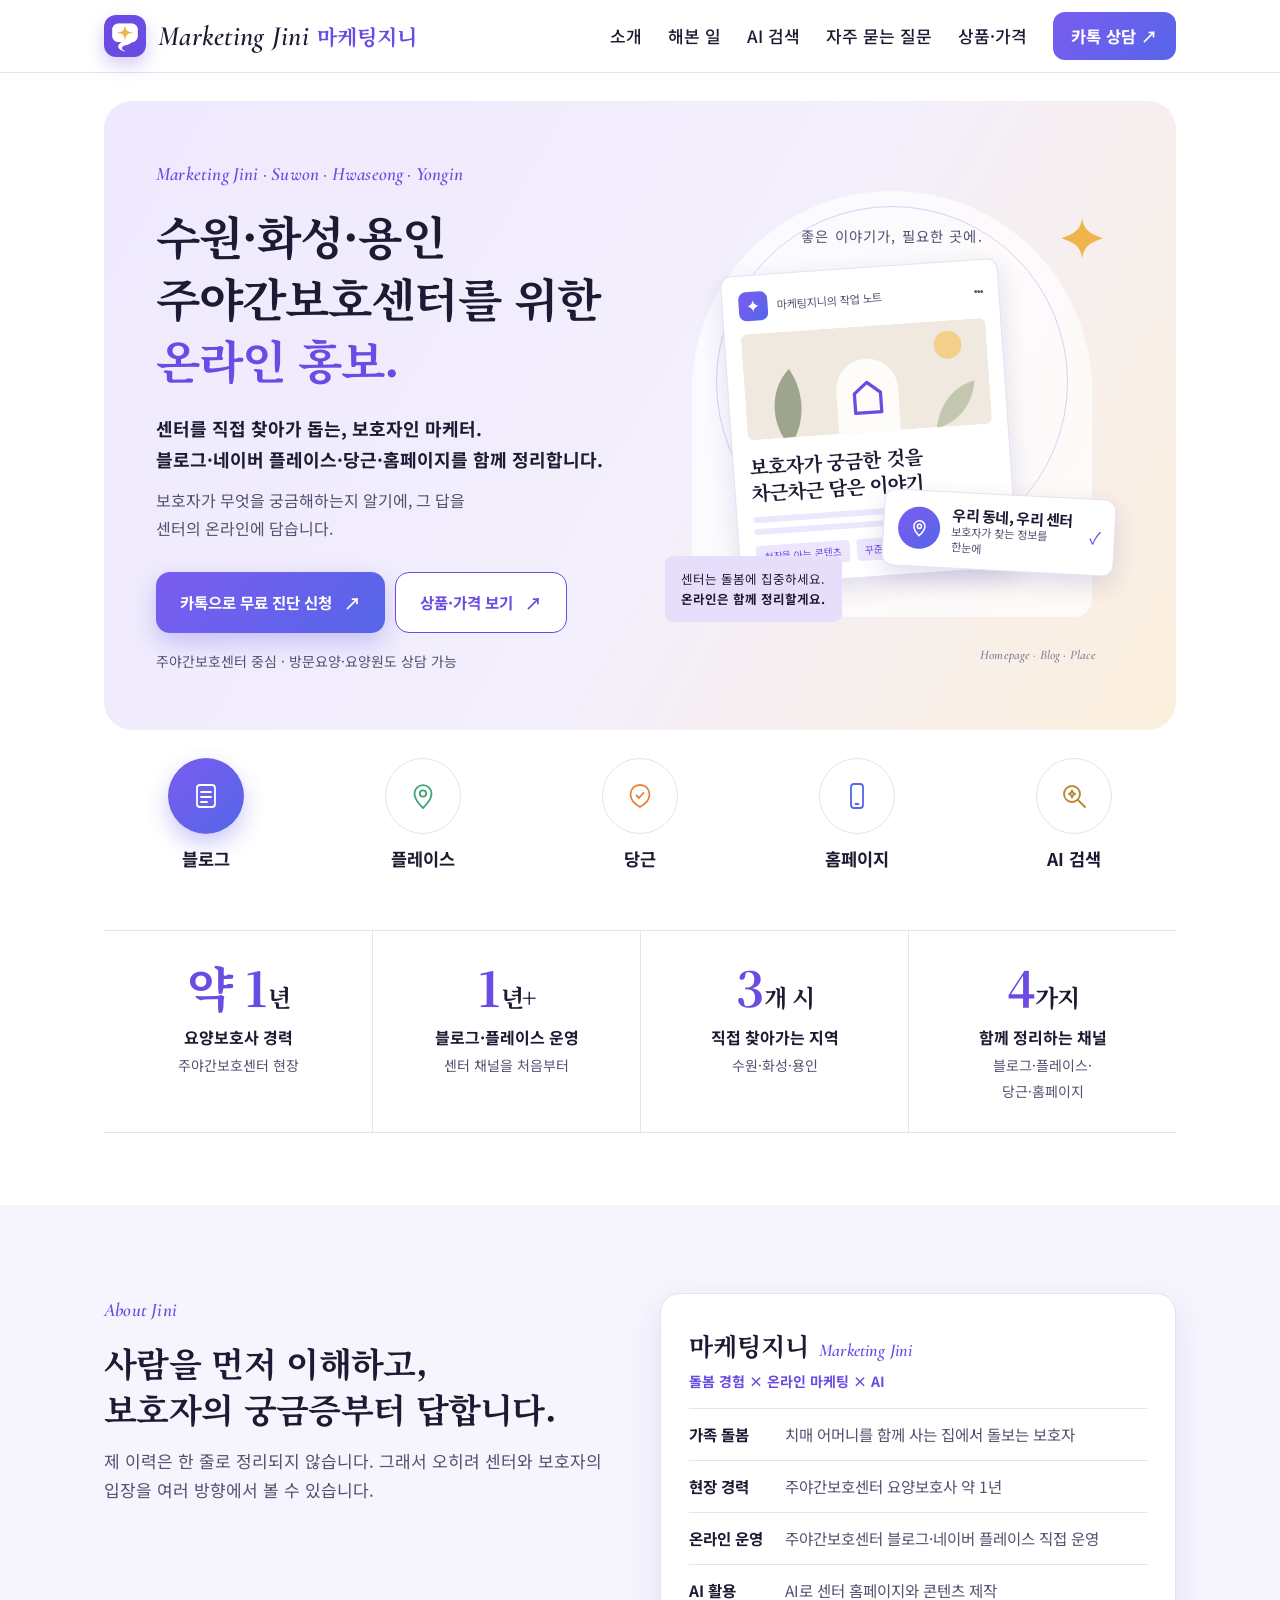
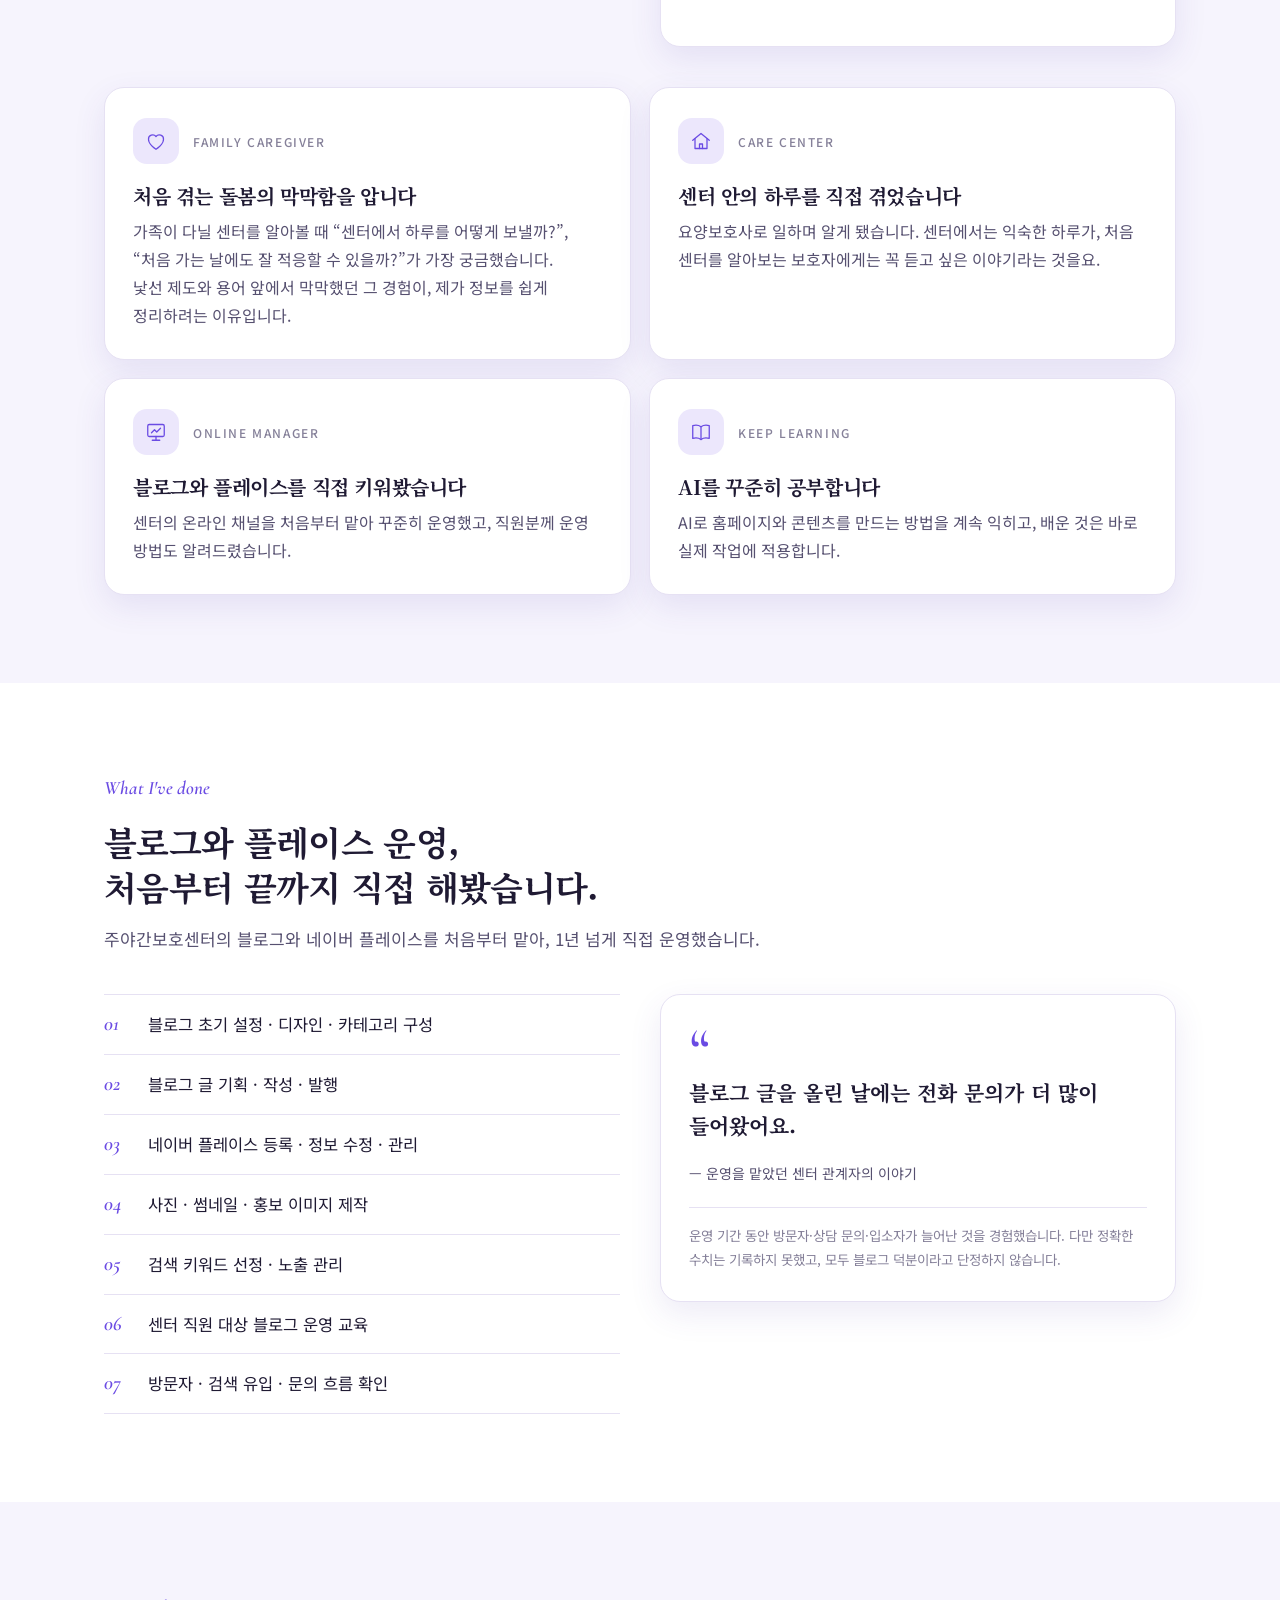
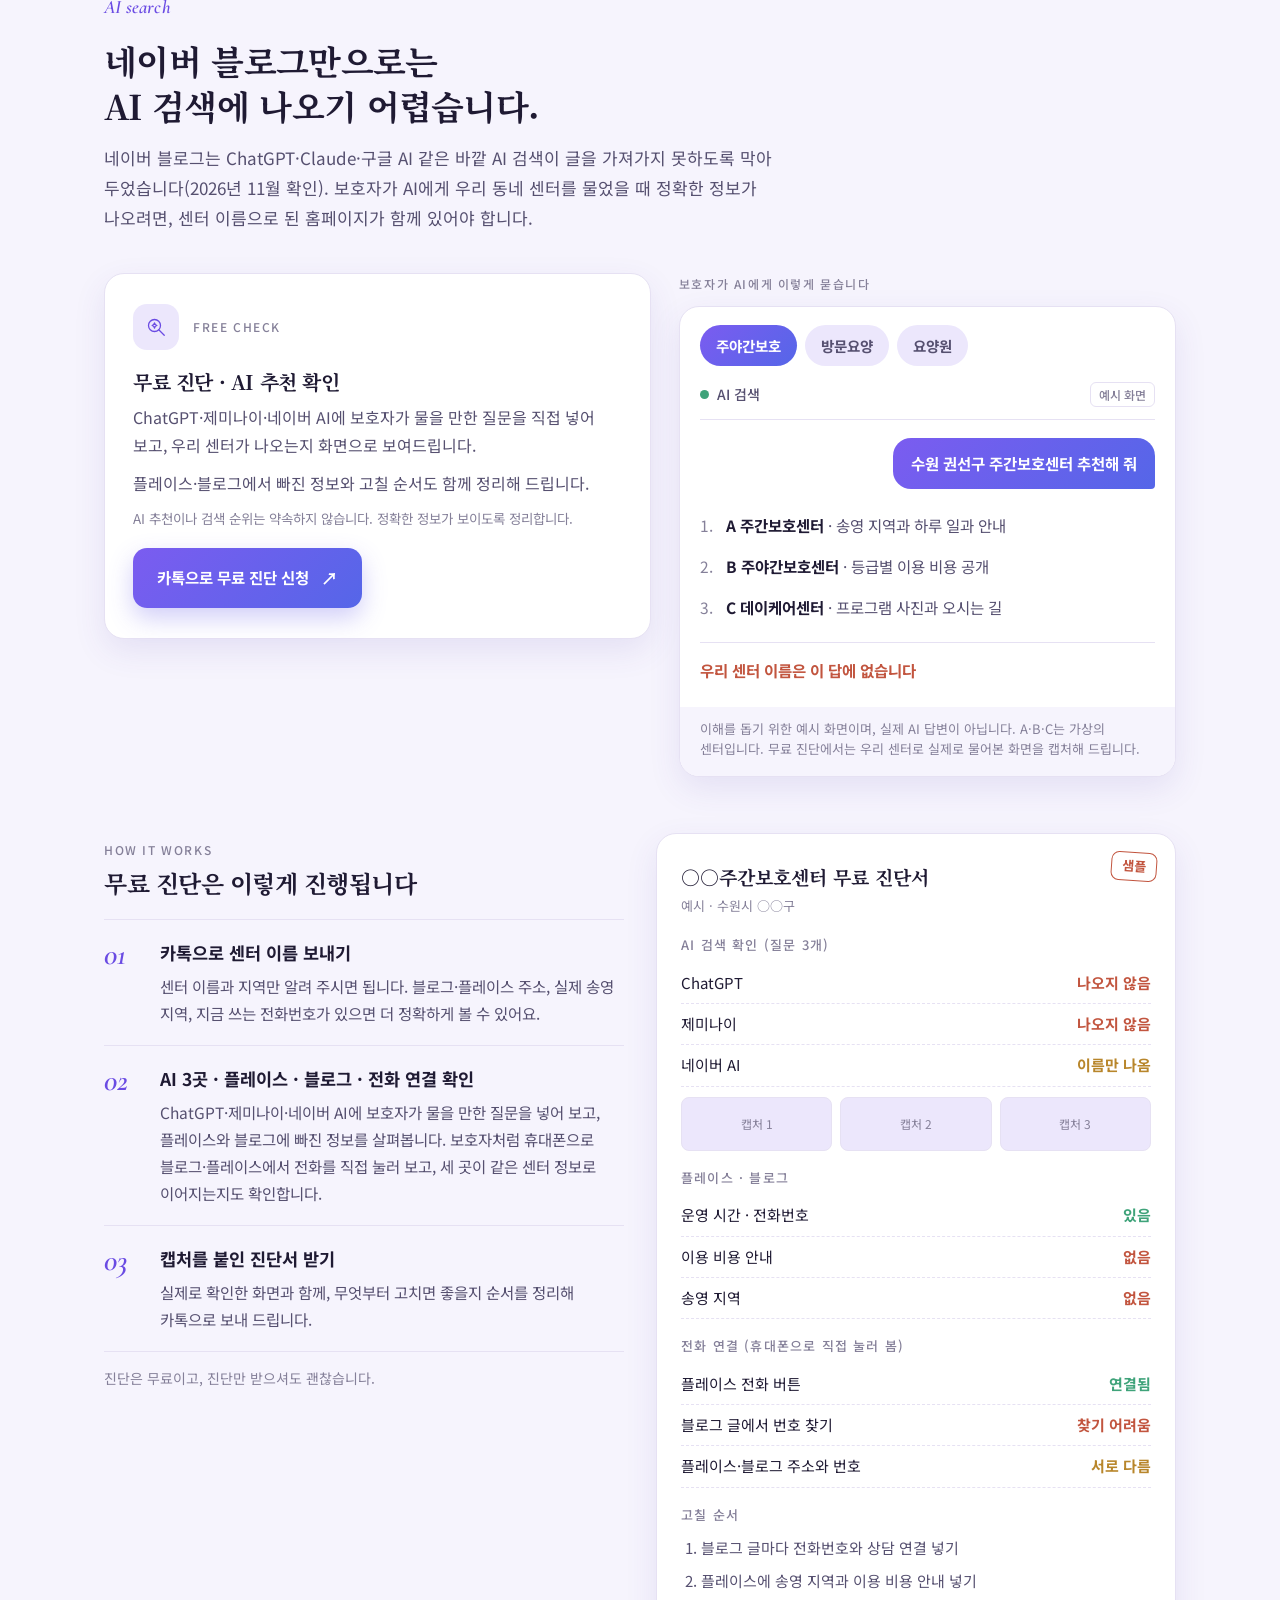
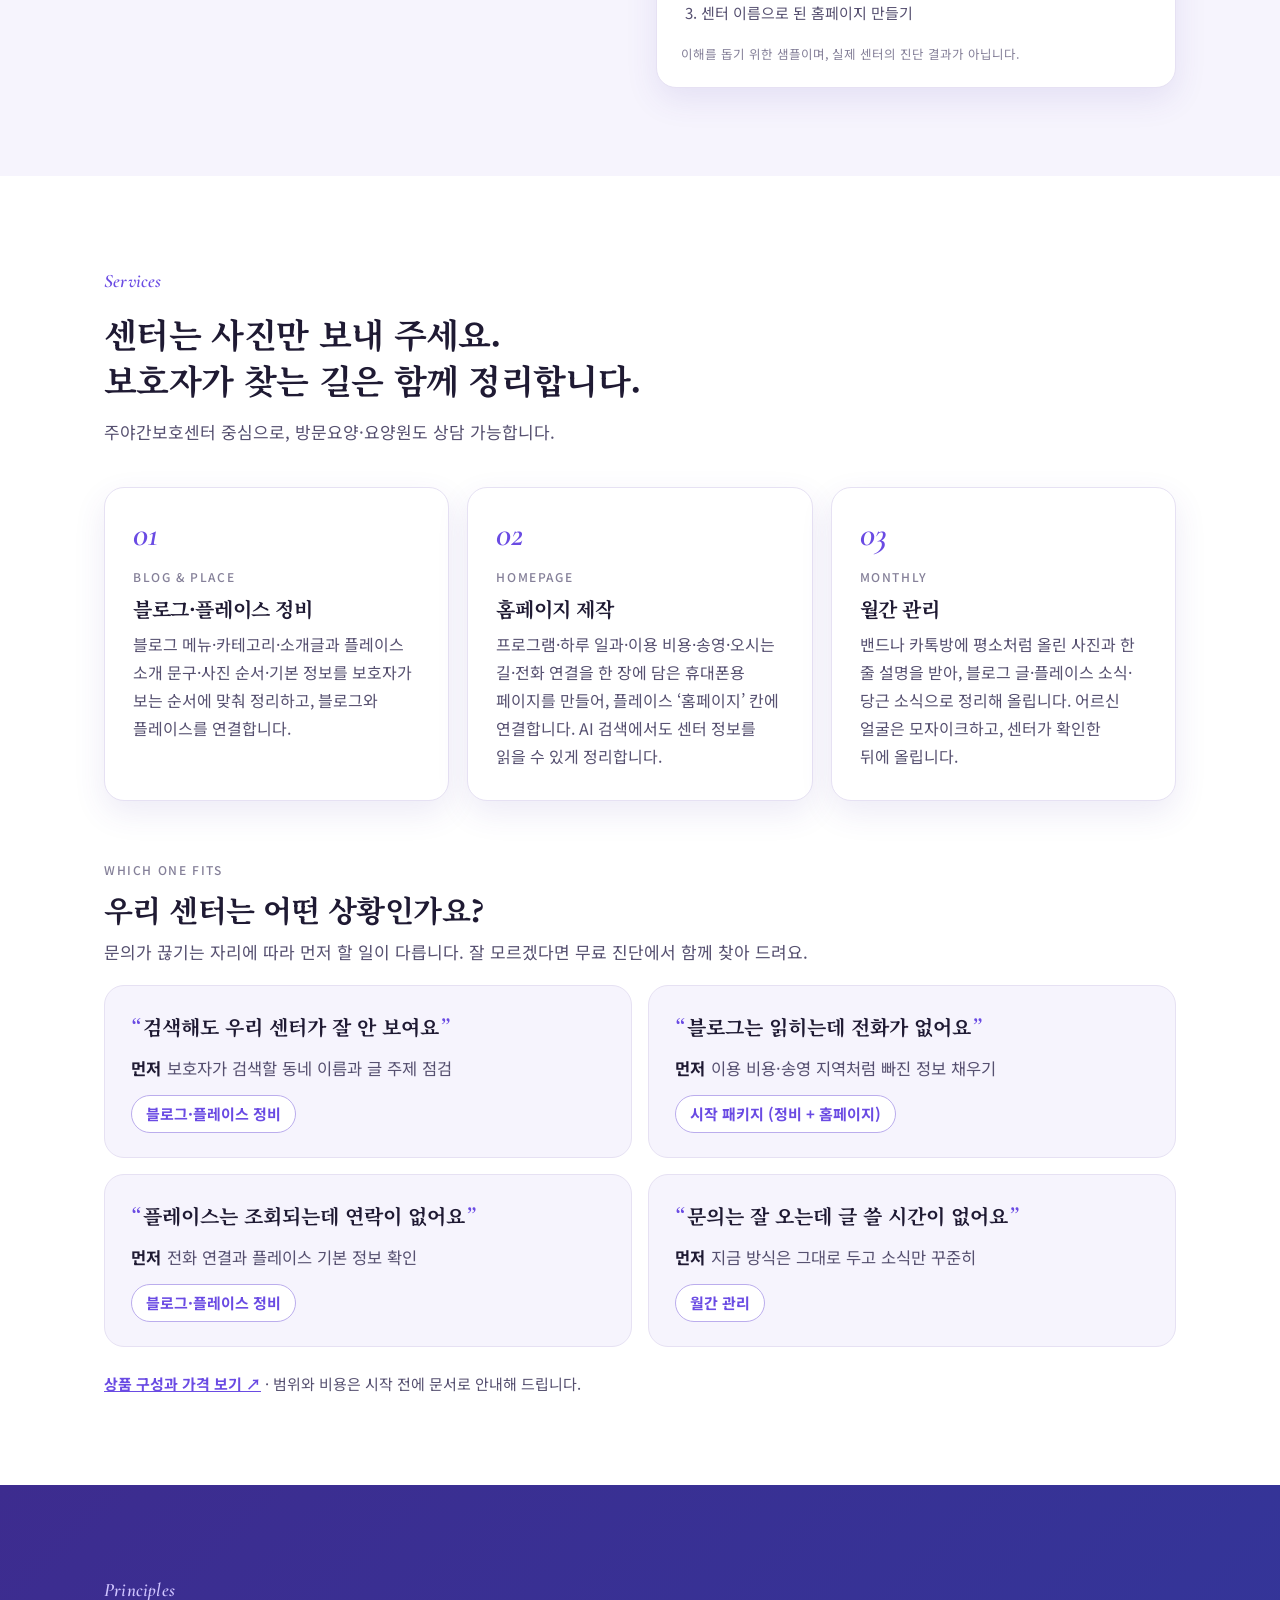
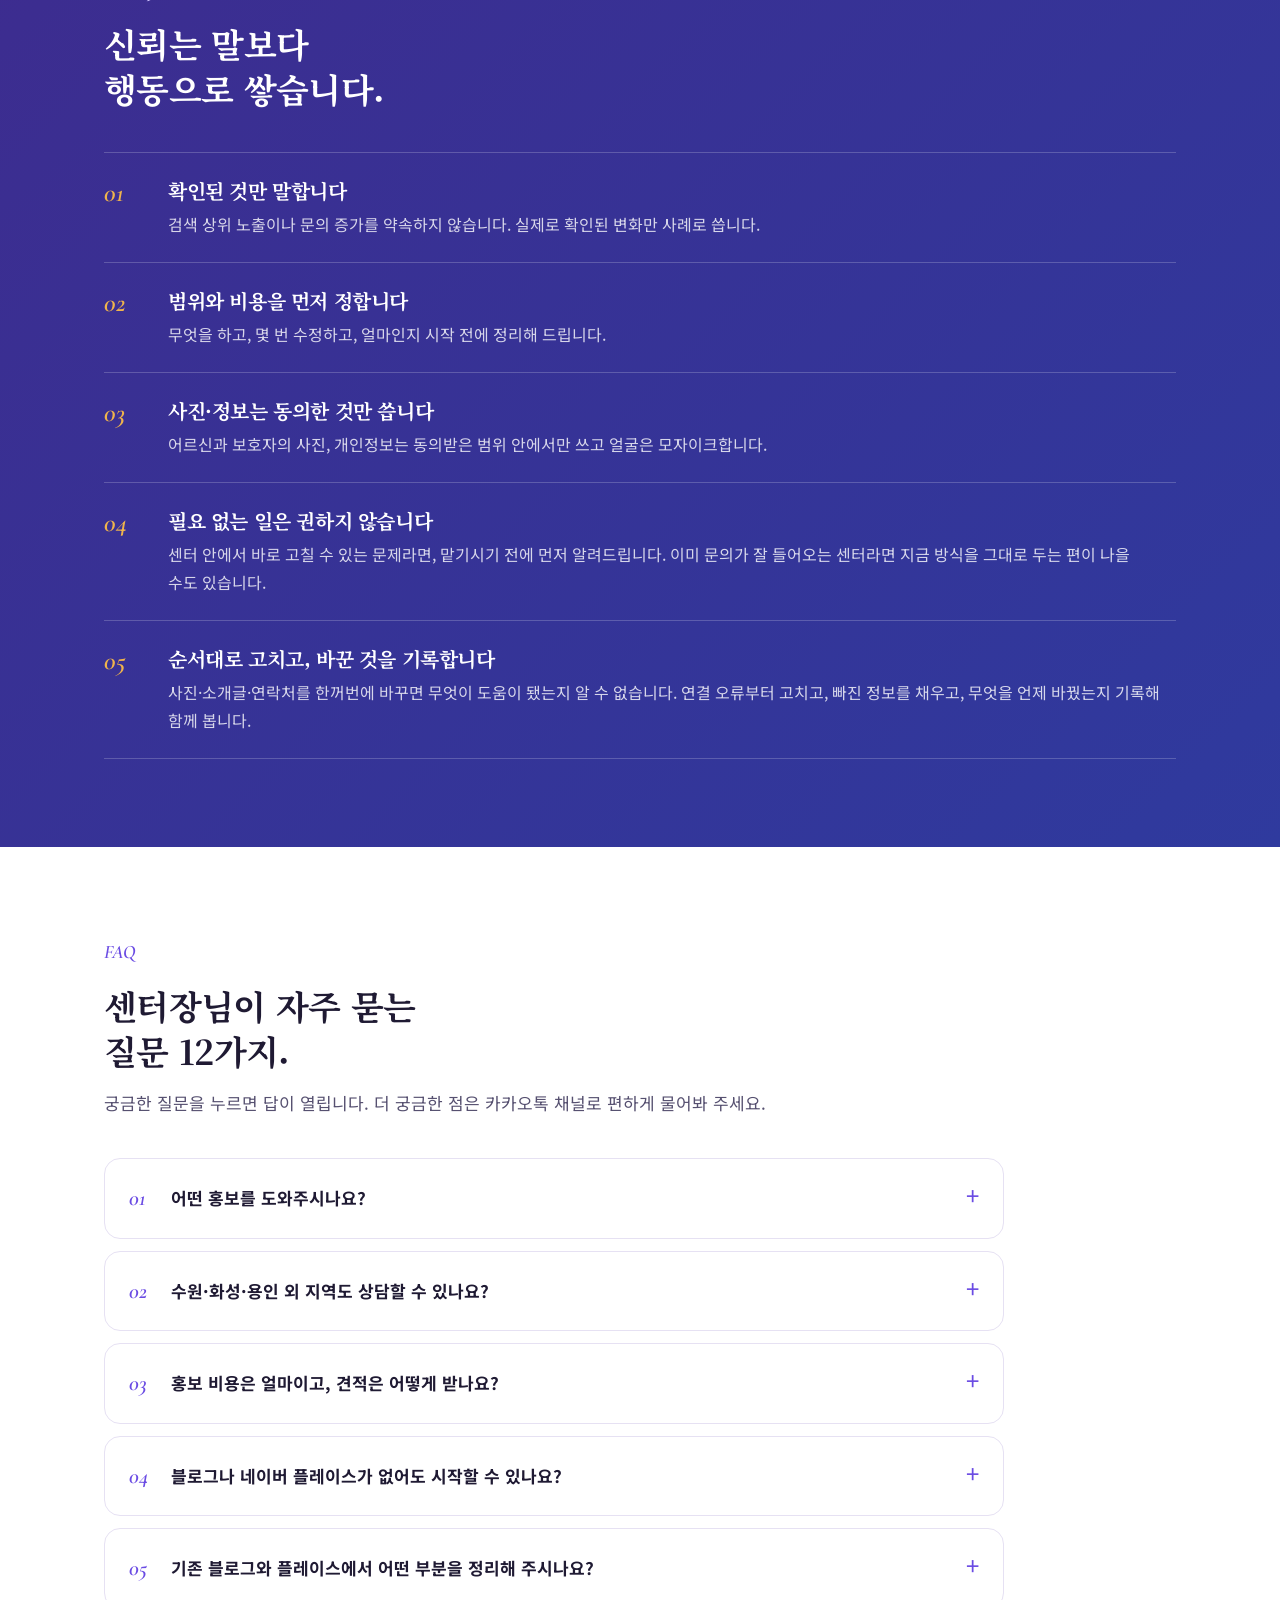
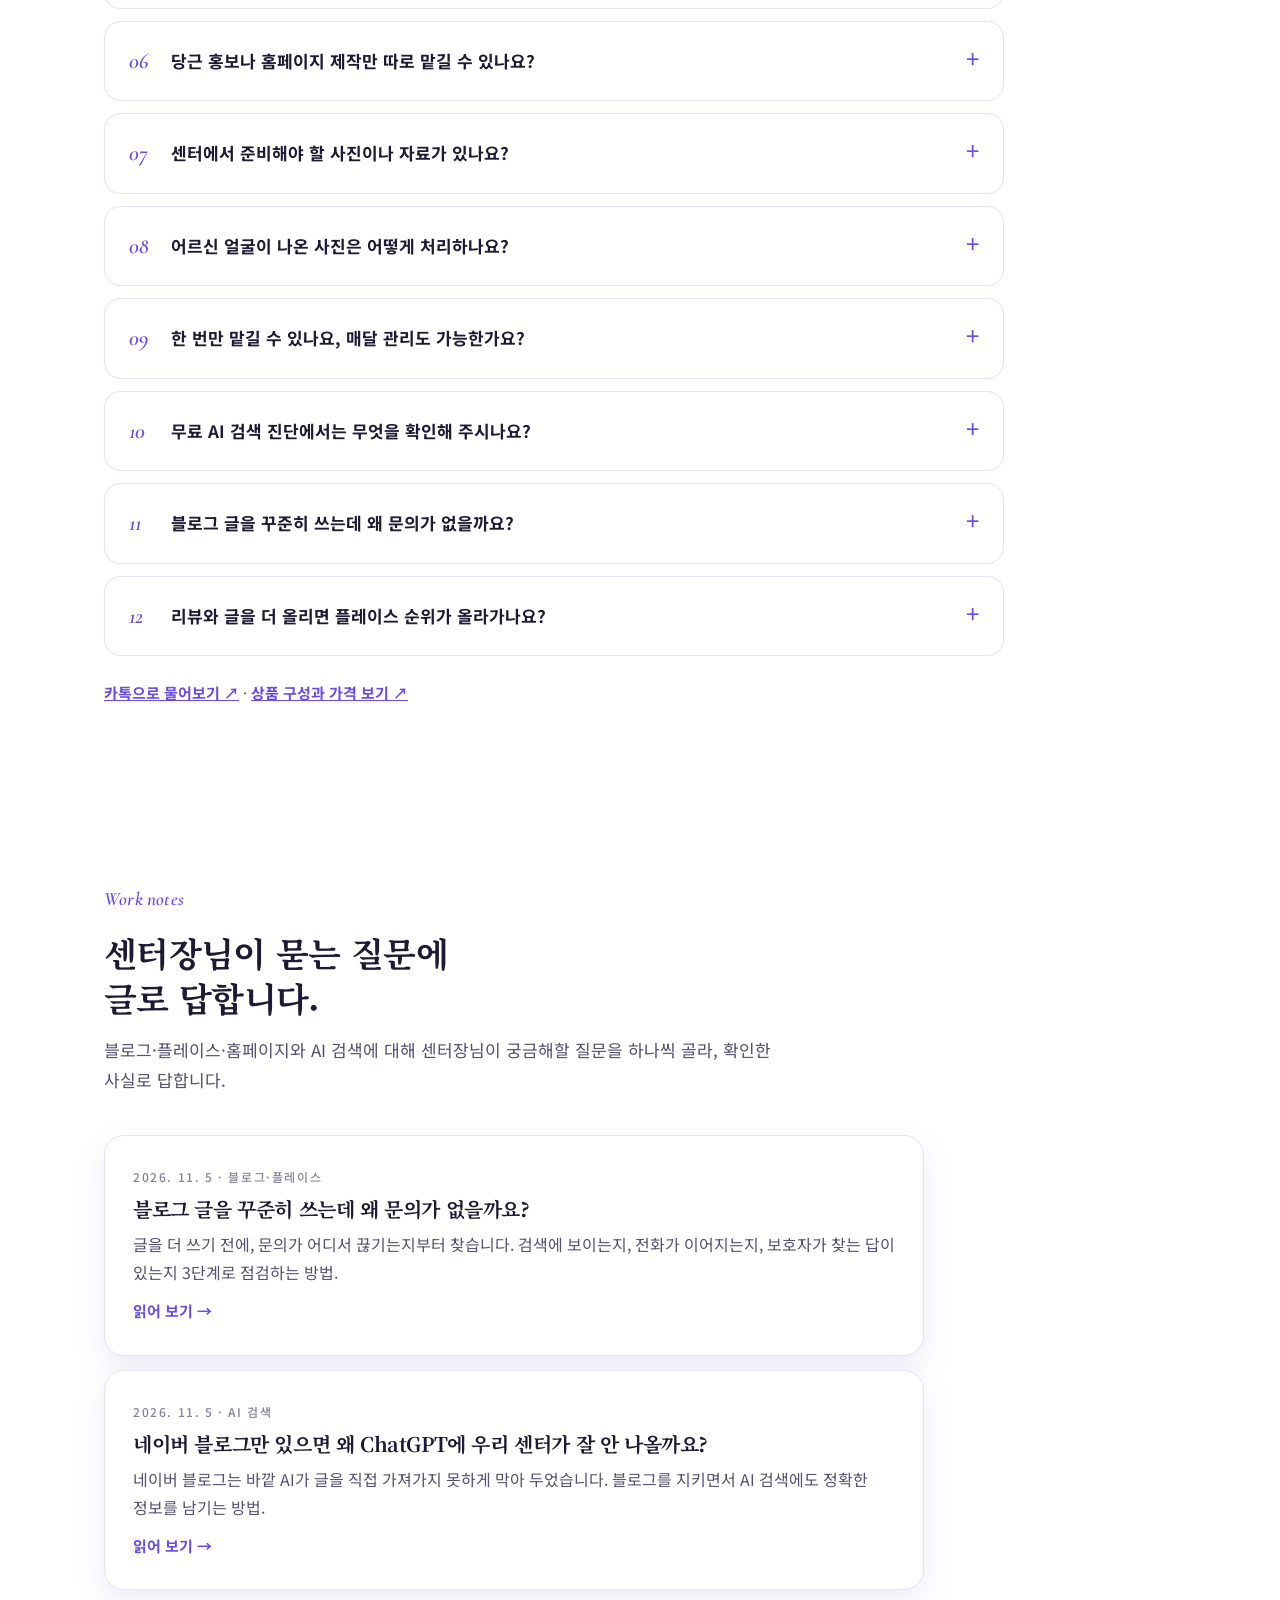
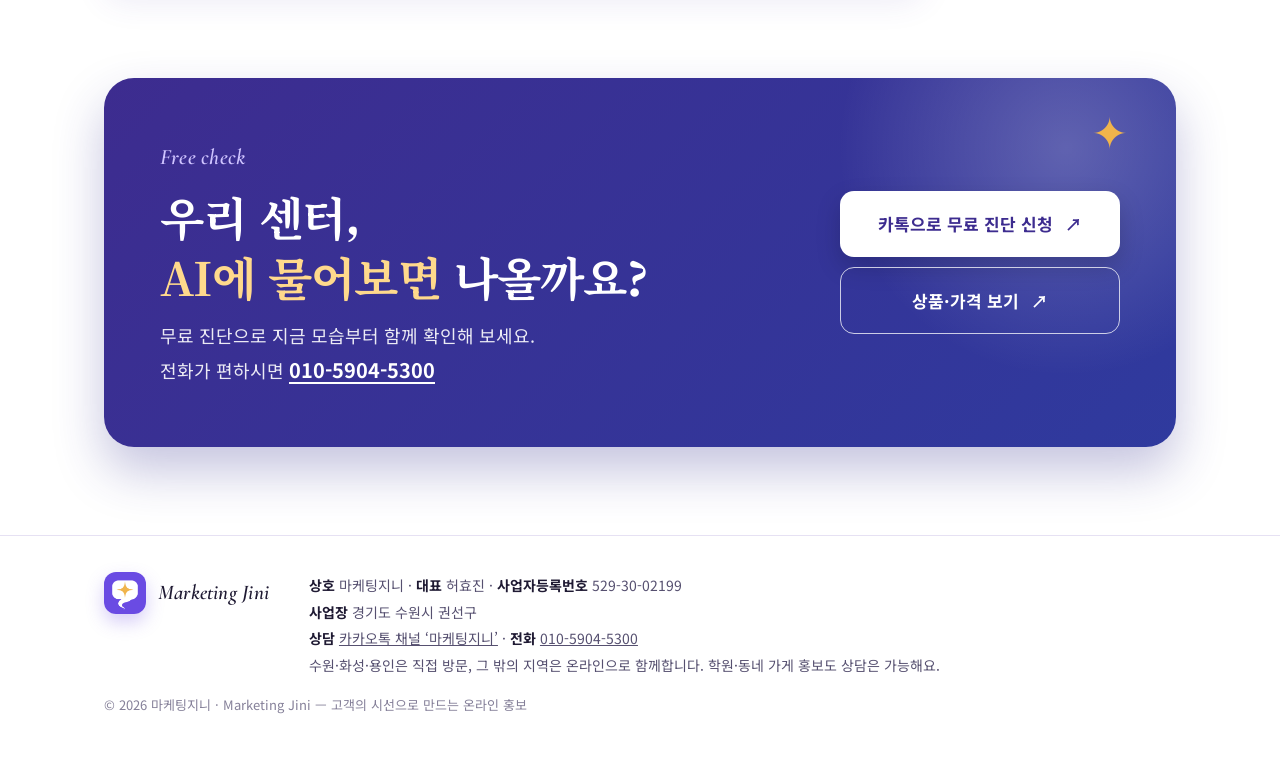
==== index.html @ f7be3965 "로고변경" ====
<!doctype html>
<html lang="ko">
<head>
<meta charset="utf-8">
<meta name="viewport" content="width=device-width, initial-scale=1">
<meta name="naver-site-verification" content="73868c804fcdf91fb405c1a7455d5bcc48c53791" />
<meta name="google-site-verification" content="00Py2_diQ3D0fyPrXj_EHq2_VZ4O64kLWEpIp-1Bchg" />
<title>마케팅지니 | 수원·화성·용인 주야간보호센터 온라인 홍보</title>
<link rel="icon" type="image/png" href="logo.png">
<link rel="apple-touch-icon" href="logo.png">
<meta name="description" content="수원·화성·용인 주야간보호센터를 위한 온라인 홍보. 요양보호사로 일했고 지금도 가족을 돌보는 보호자인 마케터가 센터의 블로그·네이버 플레이스·당근·홈페이지를 함께 정리합니다.">
<!-- 카카오톡·문자로 링크를 보낼 때 보이는 미리보기 -->
<meta property="og:type" content="website">
<meta property="og:url" content="https://marketingjini.com/">
<meta property="og:image" content="https://marketingjini.com/og.png?v=20261105c">
<!-- 카톡 미리보기 아래 글자를 줄이려고 제목은 짧게, 설명은 보이지 않는 글자 하나만 둡니다 (그림이 크게 보이도록) -->
<meta property="og:title" content="마케팅지니">
<meta property="og:description" content="&#8203;">
<link rel="preconnect" href="https://fonts.googleapis.com">
<link rel="preconnect" href="https://fonts.gstatic.com" crossorigin>
<link href="https://fonts.googleapis.com/css2?family=Cormorant+Garamond:ital,wght@1,500;1,600&family=Noto+Sans+KR:wght@400;500;700&family=Noto+Serif+KR:wght@600;700&display=swap" rel="stylesheet">
<style>
  /* 브랜드 색 — 지니맵·마케팅지니 블로그 스킨과 같은 보라→파랑 계열 */
  :root {
    --bg: #ffffff;
    --soft: #f6f4fd;
    --lav: #ece7fc;
    --ink: #1f1a33;
    --ink-soft: #565070;
    --ink-faint: #858099;
    --line: #e6e1f3;
    --violet: #6a4be3;
    --violet-deep: #3d2c8f;
    --gold: #f0b44c;
    --on-dark-soft: rgba(255, 255, 255, .8);
    --on-dark-line: rgba(255, 255, 255, .2);
    --grad: linear-gradient(135deg, #7b5cf0 0%, #5566e8 100%);
    --grad-deep: linear-gradient(135deg, #3d2c8f 0%, #2f3a9e 100%);
    --hero: linear-gradient(120deg, #eee9fd 0%, #f3effc 55%, #fbefdc 100%);
    --shadow: 0 12px 32px rgba(76, 56, 170, .10);
    --i-bg: #ece7fc; --i-line: #d9d0f5; --i-note: #e6defb; --i-beige: #efe9df;
    --i-leaf: #9da58e; --i-leaf2: #c4c7b0; --i-sun: #f3cf8a; --i-house: #fdfcf8;
  }
  @media (prefers-color-scheme: dark) {
    :root:not([data-theme="light"]) {
      --bg: #16141f; --soft: #1d1a29; --lav: #262238; --ink: #f2effa; --ink-soft: #bdb6d2; --ink-faint: #8f88a6;
      --line: #322d45; --violet: #ab97ff;
      --hero: linear-gradient(120deg, #241e3d 0%, #1f1b31 60%, #2a2219 100%);
      --shadow: 0 12px 32px rgba(0, 0, 0, .35);
      --i-bg: #2a2540; --i-line: #3d3657; --i-note: #352d52; --i-beige: #34312c;
      --i-leaf: #7b8270; --i-leaf2: #5f6454; --i-sun: #8a7240; --i-house: #4a4741;
    }
  }
  :root[data-theme="dark"] {
    --bg: #16141f; --soft: #1d1a29; --lav: #262238; --ink: #f2effa; --ink-soft: #bdb6d2; --ink-faint: #8f88a6;
    --line: #322d45; --violet: #ab97ff;
    --hero: linear-gradient(120deg, #241e3d 0%, #1f1b31 60%, #2a2219 100%);
    --shadow: 0 12px 32px rgba(0, 0, 0, .35);
    --i-bg: #2a2540; --i-line: #3d3657; --i-note: #352d52; --i-beige: #34312c;
    --i-leaf: #7b8270; --i-leaf2: #5f6454; --i-sun: #8a7240; --i-house: #4a4741;
  }

  * { box-sizing: border-box; }
  html { scroll-behavior: smooth; }
  body {
    margin: 0; background: var(--bg); color: var(--ink);
    font-family: "Noto Sans KR", system-ui, sans-serif; font-size: 17px; line-height: 1.75;
    word-break: keep-all; -webkit-font-smoothing: antialiased;
  }
  h1, h2, h3 { margin: 0; font-family: "Noto Serif KR", serif; font-weight: 700; line-height: 1.35; letter-spacing: -.02em; }
  p, ul, ol { margin: 0; }
  a { color: inherit; }
  .en { font-family: "Cormorant Garamond", serif; font-style: italic; font-weight: 600; letter-spacing: .01em; }
  .wrap { max-width: 1120px; margin: 0 auto; padding: 0 24px; }

  .eyebrow { display: block; font-size: 19px; color: var(--violet); margin-bottom: 14px; }
  .label { font-size: 12px; letter-spacing: 1.6px; color: var(--ink-faint); font-weight: 500; }

  /* 버튼 */
  .btns { display: flex; flex-wrap: wrap; gap: 10px; }
  .btn {
    display: inline-flex; align-items: center; gap: 12px; text-decoration: none;
    background: var(--grad); color: #fff; font-weight: 700; font-size: 15.5px;
    padding: 15px 24px; border-radius: 14px; box-shadow: 0 10px 24px rgba(91, 80, 230, .28);
  }
  .btn.ghost { background: var(--bg); color: var(--violet); border: 1.5px solid var(--violet); box-shadow: none; }
  .btn span { font-size: 17px; }

  /* 상단 */
  .top { position: sticky; top: 0; z-index: 10; background: color-mix(in srgb, var(--bg) 92%, transparent); backdrop-filter: blur(8px); border-bottom: 1px solid var(--line); }
  .top .wrap { display: flex; align-items: center; justify-content: space-between; height: 72px; }
  .logo { display: flex; align-items: center; gap: 12px; text-decoration: none; }
  .mark { width: 42px; height: 42px; border-radius: 12px; display: block; box-shadow: 0 8px 18px rgba(106, 75, 227, .28); flex: 0 0 auto; }
  .logo .en { font-size: 28px; color: var(--ink); line-height: 1; }
  .logo b { font-family: "Noto Serif KR", serif; font-size: 21px; color: var(--violet); margin-left: 8px; }
  .top nav { display: flex; align-items: center; gap: 26px; font-size: 17px; }
  .top nav a { text-decoration: none; color: var(--ink); font-weight: 500; }
  .top nav a:hover { color: var(--violet); }
  .top nav .cta { color: #fff; background: var(--grad); border-radius: 12px; padding: 10px 18px; font-weight: 700; font-size: 16.5px; }
  @media (max-width: 1060px) { .top nav a:not(.cta) { display: none; } }
  @media (max-width: 760px) { .logo .en { font-size: 22px; } .logo b { display: none; } }

  /* 첫 화면 */
  .hero { padding: 28px 0 8px; }
  .hero-panel { background: var(--hero); border-radius: 28px; padding: 56px 52px; display: grid; grid-template-columns: 1fr 1fr; gap: 40px; align-items: center; }
  .hero h1 { font-size: clamp(30px, 4.4vw, 46px); margin-bottom: 22px; }
  .hero h1 em { font-style: normal; color: var(--violet); }
  .hero .strong { font-size: 18px; font-weight: 700; margin-bottom: 10px; }
  .hero .soft { color: var(--ink-soft); font-size: 16px; margin-bottom: 30px; }
  .hero .area { display: block; font-size: 14px; color: var(--ink-soft); margin-top: 16px; }
  @media (max-width: 900px) { .hero-panel { grid-template-columns: 1fr; padding: 40px 24px; } }
  @media (max-width: 560px) {
    .wrap { padding: 0 18px; }
    .hero-panel { padding: 34px 22px; border-radius: 24px; }
    .hero h1 { font-size: 29px; }
    .hero .eyebrow { font-size: 17px; }
    .hero .strong { font-size: 17px; }
  }

  /* 줄바꿈: 휴대폰과 PC에서 따로 쓰는 줄바꿈, 한 덩어리로 붙여 둘 말 */
  .nw { white-space: nowrap; }
  br.mo { display: none; }
  @media (max-width: 560px) { br.mo { display: inline; } br.pc, span.pc { display: none; } }
  h1, h2, h3, .sit, .ask, .r-title { text-wrap: balance; }
  p, li, summary .q { text-wrap: pretty; }

  /* 글자를 크게 키운 휴대폰에서도 넘치지 않게 */
  .logo .en, .top nav .cta, .quick a { white-space: nowrap; }
  @media (max-width: 560px) {
    .steps li { grid-template-columns: 44px 1fr; }
    .btns .btn, .card > .btn { width: 100%; justify-content: center; padding: 15px 16px; }
  }
  @media (max-width: 400px) {
    .top .wrap { height: 64px; }
    .mark { width: 36px; height: 36px; border-radius: 10px; }
    .logo { gap: 9px; }
    .logo .en { font-size: 19px; }
    .top nav .cta { padding: 7px 12px; font-size: 14px; }
    nav.quick { gap: 2px; }
    nav.quick a { font-size: 13.5px; gap: 8px; min-width: 0; }
    nav.quick a .ic { width: 50px; height: 50px; }
    nav.quick a .ic svg { width: 23px; height: 23px; }
    .btn { font-size: 15px; }
  }

  /* 첫 화면 일러스트 — 그림 파일 없이 코드로 그립니다 */
  .illus { margin: 0; container-type: inline-size; }
  .stage { position: relative; width: 100%; aspect-ratio: 1 / 1.02; line-height: 1.5; }
  .stage > * { position: absolute; }
  .arch { inset: 6% 7% 4% 7%; background: color-mix(in srgb, var(--bg) 70%, transparent); border-radius: 46cqw 46cqw 4cqw 4cqw; }
  .ring { left: 12%; top: 9%; width: 76%; aspect-ratio: 1; border: 1px solid var(--i-line); border-radius: 50%; }
  .i-tag { top: 13%; left: 0; right: 0; text-align: center; font-size: 3.1cqw; letter-spacing: .25cqw; color: var(--ink-soft); }
  .i-spark { right: 4%; top: 11%; width: 10cqw; fill: var(--gold); }
  .post {
    left: 15%; top: 22%; width: 60%; padding: 3.4cqw; transform: rotate(-4deg);
    background: var(--bg); border: 1px solid var(--line); border-radius: 2.4cqw; box-shadow: 0 2cqw 5cqw rgba(70, 50, 140, .14);
  }
  .p-head { display: flex; align-items: center; gap: 1.8cqw; font-size: 2.4cqw; color: var(--ink-soft); margin-bottom: 2.6cqw; }
  .p-avatar { width: 6.4cqw; height: 6.4cqw; border-radius: 1.6cqw; background: var(--grad); display: grid; place-items: center; flex: 0 0 auto; }
  .p-avatar svg { width: 3.6cqw; fill: #fff; }
  .p-dots { margin-left: auto; letter-spacing: -.2cqw; }
  .p-pic { display: block; width: 100%; height: auto; margin-bottom: 3cqw; }
  .p-title { font-family: "Noto Serif KR", serif; font-size: 4.2cqw; font-weight: 700; letter-spacing: -.2cqw; line-height: 1.35; margin-bottom: 2.4cqw; }
  .p-line { display: block; height: 1.2cqw; border-radius: 1cqw; background: var(--i-bg); margin-bottom: 1.4cqw; }
  .p-line.short { width: 62%; }
  .p-chips { display: flex; gap: 1.4cqw; margin-top: 2.4cqw; }
  .p-chips span { font-size: 2.1cqw; color: var(--violet); background: var(--i-bg); padding: .8cqw 1.8cqw; border-radius: .8cqw; white-space: nowrap; }
  .place {
    right: 2%; top: 70%; width: 50%; display: flex; align-items: center; gap: 2.6cqw; padding: 2.6cqw 3cqw;
    transform: rotate(3deg); background: var(--bg); border: 1px solid var(--line); border-radius: 2.4cqw; box-shadow: 0 2cqw 5cqw rgba(70, 50, 140, .16);
  }
  .pl-icon { width: 9cqw; height: 9cqw; border-radius: 50%; background: var(--grad); display: grid; place-items: center; flex: 0 0 auto; }
  .pl-icon svg { width: 4.4cqw; fill: none; stroke: #fff; stroke-width: 1.8; }
  .pl-text b { display: block; font-size: 3.2cqw; letter-spacing: -.15cqw; line-height: 1.3; }
  .pl-text small { display: block; font-size: 2.4cqw; color: var(--ink-soft); line-height: 1.4; }
  .pl-check { margin-left: auto; font-size: 3.6cqw; color: var(--violet); }
  .note { left: 1%; bottom: 3%; padding: 2.8cqw 3.6cqw; background: var(--i-note); border-radius: 1.6cqw; font-size: 2.7cqw; line-height: 1.6; color: var(--ink); }
  .illus figcaption { text-align: right; font-size: 13px; color: var(--ink-faint); margin-top: 8px; padding-right: 6%; }

  /* 바로가기 아이콘 (지니맵과 같은 원형 아이콘) */
  .quick { display: grid; grid-template-columns: repeat(5, 1fr); gap: 12px; padding: 28px 0 8px; }
  .quick a { display: flex; flex-direction: column; align-items: center; gap: 10px; text-decoration: none; font-size: 17.5px; font-weight: 700; color: var(--ink); }
  .quick .ic { width: 76px; height: 76px; border-radius: 50%; border: 1.5px solid var(--line); background: var(--bg); display: grid; place-items: center; }
  .quick .ic svg { width: 32px; height: 32px; fill: none; stroke-width: 1.8; stroke-linecap: round; stroke-linejoin: round; }
  .quick a:first-child .ic { background: var(--grad); border-color: transparent; box-shadow: 0 10px 22px rgba(91, 80, 230, .3); }
  .quick a:first-child .ic svg { stroke: #fff; }
  .quick a:first-child { font-weight: 700; }
  @media (max-width: 560px) { .quick { gap: 6px; } .quick .ic { width: 58px; height: 58px; } .quick .ic svg { width: 26px; height: 26px; } .quick a { font-size: 14.5px; } }

  /* 섹션 공통 */
  section { padding: 88px 0; scroll-margin-top: 72px; }
  section.soft { background: var(--soft); }
  .head { margin-bottom: 40px; max-width: 680px; }
  .head h2 { font-size: clamp(26px, 3.6vw, 34px); margin-bottom: 14px; }
  .head p { color: var(--ink-soft); }
  @media (max-width: 720px) { section { padding: 64px 0; } }

  /* 카드 */
  .grid-2 { display: grid; grid-template-columns: repeat(2, 1fr); gap: 18px; }
  .card { background: var(--bg); border: 1px solid var(--line); border-radius: 20px; padding: 30px 28px; box-shadow: var(--shadow); }
  .card .top-line { display: flex; align-items: center; gap: 14px; margin-bottom: 18px; }
  .chip-ic { width: 46px; height: 46px; border-radius: 14px; background: var(--lav); display: grid; place-items: center; flex: 0 0 auto; }
  .chip-ic svg { width: 24px; height: 24px; stroke: var(--violet); fill: none; stroke-width: 1.7; stroke-linecap: round; stroke-linejoin: round; }
  .card h3 { font-size: 20px; margin-bottom: 8px; }
  .card p { color: var(--ink-soft); font-size: 16px; }
  @media (max-width: 760px) { .grid-2 { grid-template-columns: 1fr; } }

  .story-top { display: grid; grid-template-columns: 1fr 1fr; gap: 40px; align-items: start; margin-bottom: 40px; }
  .story-top .head { margin-bottom: 0; }
  .profile .who { display: flex; align-items: baseline; gap: 10px; margin-bottom: 2px; }
  .profile .who strong { font-family: "Noto Serif KR", serif; font-size: 25px; }
  .profile .who .en { font-size: 18px; color: var(--violet); }
  .profile .tagline { font-size: 14px; color: var(--violet); font-weight: 700; margin-bottom: 14px; }
  .rows { list-style: none; padding: 0; }
  .rows li { display: grid; grid-template-columns: 84px 1fr; gap: 12px; padding: 12px 0; border-top: 1px solid var(--line); font-size: 15.5px; }
  .rows li b { font-weight: 700; }
  .rows li span { color: var(--ink-soft); }
  @media (max-width: 860px) { .story-top { grid-template-columns: 1fr; gap: 24px; } }

  /* 해본 일 */
  .work { display: grid; grid-template-columns: 1fr 1fr; gap: 40px; align-items: start; }
  .tasks { list-style: none; padding: 0; counter-reset: t; }
  .tasks li { counter-increment: t; display: grid; grid-template-columns: 44px 1fr; padding: 15px 0; border-top: 1px solid var(--line); font-size: 16.5px; }
  .tasks li:last-child { border-bottom: 1px solid var(--line); }
  .tasks li::before { content: counter(t, decimal-leading-zero); font-family: "Cormorant Garamond", serif; font-style: italic; font-weight: 600; font-size: 20px; color: var(--violet); line-height: 1.4; }
  .quote .mark-q { font-family: "Cormorant Garamond", serif; font-size: 64px; line-height: .8; color: var(--violet); }
  .quote blockquote { margin: 0 0 16px; font-family: "Noto Serif KR", serif; font-size: 21px; font-weight: 700; line-height: 1.55; }
  .quote cite { font-style: normal; font-size: 14px; color: var(--ink-soft); }
  .quote .fine { margin-top: 20px; padding-top: 16px; border-top: 1px solid var(--line); font-size: 13.5px; color: var(--ink-faint); }
  @media (max-width: 860px) { .work { grid-template-columns: 1fr; } }

  /* AI 검색 */
  .ai-box { display: grid; grid-template-columns: 1.1fr 1fr; gap: 28px; align-items: start; }
  .ai-box .card p + p { margin-top: 10px; }
  .ai-box .fine { font-size: 13.5px; color: var(--ink-faint); margin-top: 16px; }
  .ai-q { list-style: none; padding: 0; margin-top: 12px; }
  .ai-q li { font-size: 16px; padding: 14px 18px; margin-top: 10px; border-radius: 14px; background: var(--bg); border: 1px solid var(--line); }
  .ai-q li::before { content: "Q. "; font-family: "Cormorant Garamond", serif; font-style: italic; font-weight: 600; font-size: 19px; color: var(--violet); }
  @media (max-width: 860px) { .ai-box { grid-template-columns: 1fr; } }

  /* 숫자 카드 — 확인된 사실만 */
  .facts-sec { padding: 40px 0 72px; }
  .facts { display: grid; grid-template-columns: repeat(4, 1fr); gap: 0; border-top: 1px solid var(--line); border-bottom: 1px solid var(--line); }
  .facts li { list-style: none; padding: 28px 22px; text-align: center; }
  .facts li + li { border-left: 1px solid var(--line); }
  .facts .num { display: block; font-family: "Noto Serif KR", serif; font-weight: 700; font-size: clamp(34px, 4.6vw, 48px); line-height: 1.15; color: var(--violet); letter-spacing: -.03em; }
  .facts .num small { font-size: .5em; margin-left: 2px; color: var(--ink); }
  .facts b { display: block; font-size: 16px; margin-top: 8px; }
  .facts span:last-child { display: block; font-size: 14px; color: var(--ink-soft); margin-top: 2px; }
  ul.facts { padding: 0; margin: 0; }
  @media (max-width: 760px) {
    .facts { grid-template-columns: repeat(2, 1fr); }
    .facts li { padding: 22px 12px; }
    .facts li:nth-child(3) { border-left: 0; }
    .facts li:nth-child(n+3) { border-top: 1px solid var(--line); }
  }

  /* AI 대화 예시 화면 */
  .chat { background: var(--bg); border: 1px solid var(--line); border-radius: 20px; box-shadow: var(--shadow); overflow: hidden; }
  .chat-tabs { display: flex; flex-wrap: wrap; gap: 8px; padding: 18px 20px 0; }
  .chat > input { position: absolute; opacity: 0; pointer-events: none; }
  .chat-tabs label { cursor: pointer; font-size: 14.5px; font-weight: 700; padding: 8px 16px; border-radius: 999px; background: var(--lav); color: var(--ink-soft); }
  #ct1:focus-visible ~ .chat-tabs [for="ct1"], #ct2:focus-visible ~ .chat-tabs [for="ct2"], #ct3:focus-visible ~ .chat-tabs [for="ct3"] { outline: 2px solid var(--violet); outline-offset: 2px; }
  #ct1:checked ~ .chat-tabs [for="ct1"], #ct2:checked ~ .chat-tabs [for="ct2"], #ct3:checked ~ .chat-tabs [for="ct3"] { background: var(--grad); color: #fff; }
  .chat-bar { display: flex; align-items: center; gap: 8px; margin: 16px 20px 0; padding-bottom: 12px; border-bottom: 1px solid var(--line); font-size: 14px; color: var(--ink-soft); font-weight: 500; }
  .chat-bar i { width: 9px; height: 9px; border-radius: 50%; background: #3fa37a; display: block; }
  .chat-bar em { margin-left: auto; font-style: normal; font-size: 12px; color: var(--ink-faint); border: 1px solid var(--line); border-radius: 6px; padding: 1px 8px; }
  .chat-panel { display: none; padding: 18px 20px 22px; }
  #ct1:checked ~ .cp1, #ct2:checked ~ .cp2, #ct3:checked ~ .cp3 { display: block; }
  .ask { margin-left: auto; width: fit-content; max-width: 88%; background: var(--grad); color: #fff; font-weight: 700; font-size: 15.5px; padding: 12px 18px; border-radius: 18px 18px 4px 18px; }
  .ans { list-style: none; padding: 0; margin: 16px 0 0; counter-reset: a; }
  .ans li { counter-increment: a; position: relative; padding: 7px 0 7px 26px; font-size: 15.5px; }
  .ans li::before { content: counter(a) "."; color: var(--ink-faint); position: absolute; left: 0; }
  .ans li b { font-weight: 700; }
  .ans li span { color: var(--ink-soft); }
  .miss { margin-top: 14px; padding-top: 14px; border-top: 1px solid var(--line); font-weight: 700; color: var(--warn); font-size: 15.5px; }
  .chat-note { padding: 12px 20px 16px; background: var(--soft); font-size: 13px; color: var(--ink-faint); line-height: 1.6; }
  :root { --warn: #c2553f; }
  @media (prefers-color-scheme: dark) { :root:not([data-theme="light"]) { --warn: #ff9b85; } }
  :root[data-theme="dark"] { --warn: #ff9b85; }

  /* 무료 진단 3단계 + 진단서 샘플 */
  .check-flow { margin-top: 56px; display: grid; grid-template-columns: 1fr 1fr; gap: 32px; align-items: start; }
  .check-flow h3 { font-size: 24px; margin: 4px 0 20px; }
  .flow { list-style: none; padding: 0; margin: 0; }
  .flow li { display: grid; grid-template-columns: 56px 1fr; gap: 4px 0; padding: 18px 0; border-top: 1px solid var(--line); }
  .flow li:last-child { border-bottom: 1px solid var(--line); }
  .flow .n { grid-row: span 2; font-family: "Cormorant Garamond", serif; font-style: italic; font-weight: 600; font-size: 30px; color: var(--violet); line-height: 1.1; }
  .flow b { font-size: 17.5px; }
  .flow span { color: var(--ink-soft); font-size: 15.5px; }
  .flow-note { margin-top: 14px; font-size: 14px; color: var(--ink-faint); }
  .report { position: relative; background: var(--bg); border: 1px solid var(--line); border-radius: 20px; padding: 26px 24px 22px; box-shadow: var(--shadow); }
  .report .stamp { position: absolute; top: 18px; right: 18px; font-size: 13px; font-weight: 700; color: var(--warn); border: 1.5px solid var(--warn); border-radius: 8px; padding: 2px 10px; transform: rotate(4deg); }
  .report .r-title { font-family: "Noto Serif KR", serif; font-weight: 700; font-size: 19px; padding-right: 64px; }
  .report .r-date { font-size: 13px; color: var(--ink-faint); margin: 2px 0 16px; }
  .report h4 { margin: 16px 0 6px; font-size: 13px; letter-spacing: 1.2px; color: var(--ink-faint); font-weight: 500; }
  .r-rows { list-style: none; padding: 0; margin: 0; font-size: 15px; }
  .r-rows li { display: flex; justify-content: space-between; gap: 12px; padding: 7px 0; border-bottom: 1px dashed var(--line); }
  .r-rows .ok { color: #3fa37a; font-weight: 700; white-space: nowrap; }
  .r-rows .no { color: var(--warn); font-weight: 700; white-space: nowrap; }
  .r-rows .mid { color: #b8862b; font-weight: 700; white-space: nowrap; }
  .r-shots { display: flex; gap: 8px; margin-top: 10px; }
  .r-shots span { flex: 1; height: 54px; border-radius: 8px; background: var(--lav); border: 1px solid var(--line); display: grid; place-items: center; font-size: 12px; color: var(--ink-faint); }
  .r-fix { margin: 0; padding-left: 20px; font-size: 15px; color: var(--ink-soft); }
  .r-fix li { padding: 3px 0; }
  .report .r-note { margin-top: 14px; font-size: 12.5px; color: var(--ink-faint); }
  @media (max-width: 860px) { .check-flow { grid-template-columns: 1fr; margin-top: 44px; } }

  /* 휴대폰 아래 고정 버튼 */
  .dock { display: none; }
  @media (max-width: 760px) {
    .dock { display: grid; grid-template-columns: 1fr 1fr; gap: 8px; position: fixed; left: 0; right: 0; bottom: 0; z-index: 20; padding: 10px 16px calc(10px + env(safe-area-inset-bottom)); background: color-mix(in srgb, var(--bg) 94%, transparent); backdrop-filter: blur(8px); border-top: 1px solid var(--line); }
    .dock a { display: flex; align-items: center; justify-content: center; gap: 8px; text-decoration: none; font-weight: 700; font-size: 16px; border-radius: 12px; padding: 13px 8px; }
    .dock .call { color: var(--violet); border: 1.5px solid var(--violet); background: var(--bg); }
    .dock .talk { color: #fff; background: var(--grad); }
    .dock svg { width: 19px; height: 19px; fill: none; stroke: currentColor; stroke-width: 2; stroke-linecap: round; stroke-linejoin: round; }
    body { padding-bottom: calc(74px + env(safe-area-inset-bottom)); }
  }

  /* 할 수 있는 일 */
  .svc-grid { display: grid; grid-template-columns: repeat(3, 1fr); gap: 18px; }
  .svc-grid .no { font-family: "Cormorant Garamond", serif; font-style: italic; font-weight: 600; font-size: 34px; color: var(--violet); line-height: 1; margin-bottom: 14px; display: block; }
  .svc-grid .label { display: block; margin-bottom: 8px; }
  .svc-note { margin-top: 24px; font-size: 15px; color: var(--ink-soft); }
  .svc-note a { color: var(--violet); font-weight: 700; }
  @media (max-width: 860px) { .svc-grid { grid-template-columns: 1fr; } }

  /* 상황별 안내 */
  .fit-head { margin: 52px 0 18px; }
  .fit-head h3 { font-size: clamp(24px, 3.2vw, 30px); margin-top: 6px; }
  .fit-head p { color: var(--ink-soft); font-size: 17px; margin-top: 8px; }
  .fit { list-style: none; padding: 0; margin: 0; display: grid; grid-template-columns: repeat(2, 1fr); gap: 16px; }
  .fit li { background: var(--soft); border: 1px solid var(--line); border-radius: 20px; padding: 26px 26px 24px; display: flex; flex-direction: column; gap: 12px; }
  .fit .sit { font-family: "Noto Serif KR", serif; font-weight: 700; font-size: 20px; line-height: 1.5; }
  .fit .sit::before { content: "“"; color: var(--violet); margin-right: 2px; }
  .fit .sit::after { content: "”"; color: var(--violet); margin-left: 2px; }
  .fit .todo { font-size: 16.5px; color: var(--ink-soft); }
  .fit .todo b { color: var(--ink); font-weight: 700; margin-right: 6px; }
  .fit .pick { margin-top: auto; align-self: flex-start; font-size: 15px; font-weight: 700; color: var(--violet); background: var(--bg); border: 1px solid color-mix(in srgb, var(--violet) 35%, var(--line)); border-radius: 999px; padding: 5px 14px; }
  @media (max-width: 760px) { .fit { grid-template-columns: 1fr; } }

  /* 원칙 (진한 보라) */
  .principles { background: var(--grad-deep); color: #fff; }
  .principles .eyebrow { color: #cfc4ff; }
  .principles .head h2 { color: #fff; }
  .steps { list-style: none; padding: 0; border-top: 1px solid var(--on-dark-line); }
  .steps li { display: grid; grid-template-columns: 64px 1fr; padding: 24px 0; border-bottom: 1px solid var(--on-dark-line); }
  .steps .n { font-family: "Cormorant Garamond", serif; font-style: italic; font-weight: 600; font-size: 26px; color: var(--gold); line-height: 1.2; }
  .steps h3 { font-size: 20px; margin-bottom: 6px; color: #fff; }
  .steps p { color: var(--on-dark-soft); font-size: 16px; }

  /* 작업 노트 목록 */
  .notes { list-style: none; padding: 0; margin: 0; display: grid; gap: 14px; max-width: 820px; }
  .note-card { display: block; text-decoration: none; color: var(--ink); transition: border-color .15s; }
  .note-card:hover { border-color: color-mix(in srgb, var(--violet) 45%, var(--line)); }
  .note-card .label { display: block; margin-bottom: 8px; }
  .note-card h3 { font-size: 20px; margin-bottom: 8px; }
  .note-card .more { display: inline-block; margin-top: 12px; color: var(--violet); font-weight: 700; font-size: 15px; }

  /* 블로그 */
  .blog-card { display: grid; grid-template-columns: 1fr auto; gap: 24px; align-items: center; max-width: 780px; }
  .blog-card h3 { font-size: 24px; margin: 6px 0 4px; }
  .blog-card .sub { color: var(--violet); font-weight: 700; font-size: 14.5px; margin-bottom: 10px; }
  .blog-card svg { width: 64px; height: 64px; stroke: var(--violet); fill: none; stroke-width: 1.3; }
  @media (max-width: 560px) { .blog-card { grid-template-columns: 1fr; } .blog-card svg { display: none; } }

  /* 마지막 안내 */
  .cta-band { position: relative; overflow: hidden; background: var(--grad-deep); color: #fff; border-radius: 30px; padding: 60px 56px; display: flex; flex-wrap: wrap; align-items: center; justify-content: space-between; gap: 32px; box-shadow: 0 24px 50px rgba(47, 42, 140, .28); }
  .cta-band::before { content: ""; position: absolute; right: -120px; top: -160px; width: 460px; height: 460px; border-radius: 50%; background: radial-gradient(circle, rgba(255, 255, 255, .22), rgba(255, 255, 255, 0) 70%); pointer-events: none; }
  .cta-band::after { content: "✦"; position: absolute; right: 48px; top: 30px; font-size: 44px; color: var(--gold); line-height: 1; pointer-events: none; }
  .cta-band > * { position: relative; }
  .cta-band .en { font-size: 22px; color: #cfc4ff; display: block; margin-bottom: 10px; }
  .cta-band h2 { font-size: clamp(30px, 4.4vw, 46px); line-height: 1.3; color: #fff; }
  .cta-band h2 em { font-style: normal; color: #ffd98c; }
  .cta-band p { color: rgba(255, 255, 255, .9); font-size: 18px; margin-top: 14px; }
  .cta-band .tel { color: #fff; font-weight: 700; font-size: 20px; text-decoration: underline; text-underline-offset: 4px; }
  .cta-band .btns { flex-direction: column; min-width: 280px; }
  .cta-band .btn { background: #fff; color: #3d2c8f; box-shadow: 0 10px 24px rgba(0, 0, 0, .18); font-size: 17px; padding: 18px 26px; justify-content: center; }
  .cta-band .btn.line { background: transparent; color: #fff; border: 1.5px solid rgba(255,255,255,.75); box-shadow: none; }
  @media (max-width: 860px) { .cta-band .btns { min-width: 0; width: 100%; } }
  @media (max-width: 560px) { .cta-band { padding: 40px 24px; } .cta-band::after { right: 22px; top: 20px; font-size: 32px; } .cta-band p { font-size: 16.5px; } }

  footer { border-top: 1px solid var(--line); padding: 36px 0 44px; font-size: 14px; color: var(--ink-soft); }
  footer .wrap { display: grid; grid-template-columns: auto 1fr; gap: 16px 40px; align-items: start; }
  footer .logo .en { font-size: 21px; }
  footer .biz { line-height: 1.9; }
  footer .biz b { color: var(--ink); font-weight: 700; }
  footer .biz .bi { white-space: nowrap; }
  @media (max-width: 560px) { footer .biz .bi { display: block; } footer .biz .sep, footer .biz br { display: none; } footer .biz .more { display: block; margin-top: 8px; } }
  footer .copy { grid-column: 1 / -1; color: var(--ink-faint); font-size: 13px; }
  @media (max-width: 720px) { footer .wrap { grid-template-columns: 1fr; } }
  /* 자주 묻는 질문 */
  .faq-list { display: grid; gap: 12px; max-width: 900px; }
  .faq-list details { background: var(--bg); border: 1px solid var(--line); border-radius: 16px; padding: 0 24px; }
  .faq-list details[open] { border-color: color-mix(in srgb, var(--violet) 40%, var(--line)); }
  .faq-list summary { cursor: pointer; list-style: none; display: flex; align-items: baseline; gap: 14px; padding: 20px 0; font-weight: 700; font-size: 17px; color: var(--ink); }
  .faq-list summary::-webkit-details-marker { display: none; }
  .faq-list summary .n { font-size: 22px; color: var(--violet); min-width: 28px; }
  .faq-list summary .q { flex: 1; }
  .faq-list summary::after { content: "+"; color: var(--violet); font-size: 24px; font-weight: 400; line-height: 1; }
  .faq-list details[open] summary::after { content: "−"; }
  .faq-list details p { margin: -4px 0 0; padding: 0 0 22px 42px; color: var(--ink-soft); }
  @media (max-width: 560px) { .faq-list details { padding: 0 18px; } .faq-list summary { font-size: 16px; gap: 10px; } .faq-list details p { padding-left: 0; } }
</style>
<script type="application/ld+json">
{
  "@context": "https://schema.org",
  "@graph": [
    {
      "@type": "ProfessionalService",
      "name": "마케팅지니",
      "alternateName": "Marketing Jini",
      "url": "https://marketingjini.com/",
      "logo": "https://marketingjini.com/logo.png",
      "image": "https://marketingjini.com/og.png",
      "description": "수원·화성·용인 주야간보호센터의 네이버 블로그·플레이스·당근·홈페이지를 정리하는 온라인 홍보 서비스",
      "telephone": "+82-10-5904-5300",
      "address": {"@type": "PostalAddress", "addressRegion": "경기도", "addressLocality": "수원시 권선구", "addressCountry": "KR"},
      "areaServed": ["수원시", "화성시", "용인시"],
      "sameAs": ["https://pf.kakao.com/_rxeExeX", "https://blog.naver.com/jiniya_marketing"]
    },
    {
      "@type": "FAQPage",
      "mainEntity": [
      {"@type": "Question", "name": "어떤 홍보를 도와주시나요?", "acceptedAnswer": {"@type": "Answer", "text": "주야간보호센터의 네이버 블로그와 플레이스를 정리하고, 보호자가 휴대폰으로 보기 편한 센터 홈페이지를 만들어요. 월간 관리를 맡기시면 블로그 글과 플레이스·당근 소식도 작성해 드립니다."}},
      {"@type": "Question", "name": "수원·화성·용인 외 지역도 상담할 수 있나요?", "acceptedAnswer": {"@type": "Answer", "text": "네. 수원·화성·용인은 직접 방문하고, 그 밖의 지역은 온라인으로 상담합니다. 방문요양기관과 요양원도 상담할 수 있어요."}},
      {"@type": "Question", "name": "홍보 비용은 얼마이고, 견적은 어떻게 받나요?", "acceptedAnswer": {"@type": "Answer", "text": "블로그·플레이스 정비는 30만 원, 센터 홈페이지 제작은 30만 원, 두 가지를 함께 진행하면 50만 원입니다. 부가세와 홈페이지 도메인 비용은 별도예요. 상담 후 작업 범위, 수정 횟수, 일정, 최종 금액을 견적서로 안내해 드립니다."}},
      {"@type": "Question", "name": "블로그나 네이버 플레이스가 없어도 시작할 수 있나요?", "acceptedAnswer": {"@type": "Answer", "text": "네. 상담할 때 지금 운영 중인 채널이 있는지 알려 주세요. 아무것도 없다면 센터 상황을 듣고 무엇부터 준비하면 좋을지 함께 정해요."}},
      {"@type": "Question", "name": "기존 블로그와 플레이스에서 어떤 부분을 정리해 주시나요?", "acceptedAnswer": {"@type": "Answer", "text": "블로그는 메뉴·카테고리·소개글을, 플레이스는 소개 문구·사진 순서·기본 정보를 살펴봐요. 기존 글은 이어갈 부분과 정리할 부분을 함께 정하고, 블로그와 플레이스도 연결해 드립니다."}},
      {"@type": "Question", "name": "당근 홍보나 홈페이지 제작만 따로 맡길 수 있나요?", "acceptedAnswer": {"@type": "Answer", "text": "센터 홈페이지는 단독으로 제작할 수 있어요. 당근 소식은 월간 관리에 포함돼요. 당근만 원하시면 상담할 때 필요한 작업을 알려 주세요."}},
      {"@type": "Question", "name": "센터에서 준비해야 할 사진이나 자료가 있나요?", "acceptedAnswer": {"@type": "Answer", "text": "센터 활동 사진과 활동 이름, 한 줄 설명이면 글을 시작할 수 있어요. 밴드나 카톡방에 평소처럼 올려 주시면, 글에 필요한 정보는 제가 추가로 여쭤볼게요."}},
      {"@type": "Question", "name": "어르신 얼굴이 나온 사진은 어떻게 처리하나요?", "acceptedAnswer": {"@type": "Answer", "text": "사용에 동의받은 사진만 쓰고, 어르신 얼굴은 모자이크해요. 글과 사진은 센터에서 확인한 뒤 게시합니다."}},
      {"@type": "Question", "name": "한 번만 맡길 수 있나요, 매달 관리도 가능한가요?", "acceptedAnswer": {"@type": "Answer", "text": "블로그·플레이스 정비나 홈페이지 제작은 한 번만 맡기실 수 있어요. 꾸준히 소식을 올리고 싶다면 월 4건·8건·12건 중에서 고르시면 됩니다. 1건은 블로그 글 1편과 플레이스·당근 소식으로 구성돼요."}},
      {"@type": "Question", "name": "무료 AI 검색 진단에서는 무엇을 확인해 주시나요?", "acceptedAnswer": {"@type": "Answer", "text": "ChatGPT·제미나이·네이버 AI에 보호자가 물어볼 만한 질문을 넣어, 우리 센터가 답변에 나오는지 화면으로 보여드려요. 블로그와 플레이스에서 빠진 정보를 살펴보고, 보호자처럼 휴대폰으로 전화가 실제로 연결되는지도 눌러 봐요. 그다음 무엇부터 보완하면 좋을지 알려드립니다."}},
      {"@type": "Question", "name": "블로그 글을 꾸준히 쓰는데 왜 문의가 없을까요?", "acceptedAnswer": {"@type": "Answer", "text": "센터마다 원인이 달라서, 글을 더 쓰기 전에 어디서 끊기는지부터 봐야 해요. 검색으로 들어오는 사람이 적은지, 들어와도 이용 비용·송영 같은 정보가 없는지, 전화번호를 찾기 어렵거나 연결이 안 되는지 차례로 확인합니다. 무료 진단에서 이 순서대로 살펴봐 드려요."}},
      {"@type": "Question", "name": "리뷰와 글을 더 올리면 플레이스 순위가 올라가나요?", "acceptedAnswer": {"@type": "Answer", "text": "글이나 리뷰 수만으로 순위가 오른다고 약속할 수는 없어요. 그보다 보호자가 실제로 검색할 동네 이름으로 센터가 보이는지, 보였을 때 필요한 정보와 연락 방법이 갖춰져 있는지를 먼저 확인하는 것이 좋아요."}}
      ]
    }
  ]
}
</script>
</head>
<body>

<header class="top">
  <div class="wrap">
    <a class="logo" href="#top" aria-label="마케팅지니 처음으로">
      <img class="mark" src="logo.png" alt="" width="42" height="42">
      <span><span class="en">Marketing Jini</span><b>마케팅지니</b></span>
    </a>
    <nav>
      <a href="#story">소개</a>
      <a href="#work">해본 일</a>
      <a href="#ai">AI 검색</a>
      <a href="#faq">자주 묻는 질문</a>
      <a href="service/">상품·가격</a>
      <a class="cta" href="https://pf.kakao.com/_rxeExeX/chat" target="_blank" rel="noopener">카톡 상담 ↗</a>
    </nav>
  </div>
</header>

<main id="top">
<section class="hero">
  <div class="wrap">
    <div class="hero-panel">
      <div>
        <span class="eyebrow en"><span class="pc">Marketing Jini · </span><span class="nw">Suwon · Hwaseong · Yongin</span></span>
        <h1>수원·화성·용인<br>주야간보호센터를<br class="mo"> 위한<br class="pc"> <em>온라인 홍보.</em></h1>
        <p class="strong"><span class="nw">센터를 직접 찾아가 돕는,</span> <span class="nw">보호자인 마케터.</span><br><span class="nw">블로그·네이버 플레이스·당근·</span><wbr><span class="nw">홈페이지를</span> <span class="nw">함께 정리합니다.</span></p>
        <p class="soft"><span class="nw">보호자가 무엇을</span> <span class="nw">궁금해하는지 알기에,</span> <span class="nw">그 답을</span> <span class="nw">센터의 온라인에 담습니다.</span></p>
        <div class="btns">
          <a class="btn" href="https://pf.kakao.com/_rxeExeX/chat" target="_blank" rel="noopener">카톡으로 무료 진단 신청 <span>↗</span></a>
          <a class="btn ghost" href="service/">상품·가격 보기 <span>↗</span></a>
        </div>
        <span class="area"><span class="nw">주야간보호센터 중심</span> · <span class="nw">방문요양·요양원도 상담 가능</span></span>
      </div>

      <figure class="illus" aria-label="마케팅지니가 만드는 센터 블로그 글과 지역 정보를 표현한 그림">
        <div class="stage">
          <div class="arch"></div>
          <div class="ring"></div>
          <p class="i-tag">좋은 이야기가, 필요한 곳에.</p>
          <svg class="i-spark" viewBox="0 0 40 40" aria-hidden="true"><path d="M20 2c1 9.5 4.5 13.5 18 18-13.5 4.5-17 8.5-18 18-1-9.5-4.5-13.5-18-18C15.5 15.5 19 11.5 20 2Z"/></svg>
          <div class="post">
            <div class="p-head">
              <span class="p-avatar"><svg viewBox="0 0 24 24" aria-hidden="true"><path d="M12 3c.5 4.6 2 6.3 7.5 9-5.5 2.7-7 4.4-7.5 9-.5-4.6-2-6.3-7.5-9C10 9.3 11.5 7.6 12 3Z"/></svg></span>
              <span>마케팅지니의 작업 노트</span>
              <span class="p-dots">•••</span>
            </div>
            <svg class="p-pic" viewBox="0 0 300 130" aria-hidden="true">
              <rect width="300" height="130" rx="8" style="fill:var(--i-beige)"/>
              <circle cx="252" cy="30" r="17" style="fill:var(--i-sun)"/>
              <path d="M44 130c-14-26-12-62 12-84 16 26 16 60 2 84Z" style="fill:var(--i-leaf)"/>
              <path d="M232 130c6-30 26-50 50-54-4 28-22 48-46 54Z" style="fill:var(--i-leaf2)"/>
              <path d="M112 130V78a38 38 0 0 1 76 0v52Z" style="fill:var(--i-house)"/>
              <path d="M134 82l16-13 16 13v24h-32Z" style="fill:none;stroke:var(--violet);stroke-width:4;stroke-linejoin:round"/>
            </svg>
            <p class="p-title">보호자가 궁금한 것을<br>차근차근 담은 이야기</p>
            <span class="p-line"></span><span class="p-line short"></span>
            <div class="p-chips"><span>현장을 아는 콘텐츠</span><span>꾸준한 관리</span></div>
          </div>
          <div class="place">
            <span class="pl-icon"><svg viewBox="0 0 24 24" aria-hidden="true"><path d="M12 21s-6.5-6-6.5-11a6.5 6.5 0 0 1 13 0c0 5-6.5 11-6.5 11Z"/><circle cx="12" cy="10" r="2.4"/></svg></span>
            <span class="pl-text"><b>우리 동네, 우리 센터</b><small>보호자가 찾는 정보를 한눈에</small></span>
            <span class="pl-check">✓</span>
          </div>
          <p class="note">센터는 돌봄에 집중하세요.<br><b>온라인은 함께 정리할게요.</b></p>
        </div>
        <figcaption class="en">Homepage · Blog · Place</figcaption>
      </figure>
    </div>

    <nav class="quick" aria-label="함께 정리하는 곳">
      <a href="#services"><span class="ic"><svg viewBox="0 0 32 32"><rect x="7" y="5" width="18" height="22" rx="3"/><path d="M11 12h10M11 17h10M11 22h6"/></svg></span>블로그</a>
      <a href="#services"><span class="ic"><svg viewBox="0 0 32 32" style="stroke:#3fa37a"><path d="M16 28s-8.5-7.8-8.5-14.3a8.5 8.5 0 0 1 17 0C24.5 20.2 16 28 16 28Z"/><circle cx="16" cy="13.5" r="3.2"/></svg></span>플레이스</a>
      <a href="#services"><span class="ic"><svg viewBox="0 0 32 32" style="stroke:#e8823a"><path d="M16 5c5.5 0 9.5 4 9.5 9.5 0 6.5-6 10.5-9.5 12.5-3.5-2-9.5-6-9.5-12.5C6.5 9 10.5 5 16 5Z"/><path d="M12.5 15.5 15 18l4.5-5"/></svg></span>당근</a>
      <a href="#services"><span class="ic"><svg viewBox="0 0 32 32" style="stroke:#5566e8"><rect x="10" y="4" width="12" height="24" rx="3"/><path d="M14.5 24h3"/></svg></span>홈페이지</a>
      <a href="#ai"><span class="ic"><svg viewBox="0 0 32 32" style="stroke:#b8862b"><circle cx="14" cy="14" r="8"/><path d="m20 20 7 7"/><path d="M14 10.5c.3 2 1.2 3 3.2 3.5-2 .5-2.9 1.5-3.2 3.5-.3-2-1.2-3-3.2-3.5 2-.5 2.9-1.5 3.2-3.5Z"/></svg></span>AI 검색</a>
    </nav>
  </div>
</section>

<!-- 숫자 카드: 확인된 사실만 씁니다. 바뀌면 여기와 아래 소개 칸을 같이 고칩니다. -->
<section class="facts-sec" aria-label="마케팅지니 한눈에 보기">
  <div class="wrap">
    <ul class="facts">
      <li><span class="num">약 1<small>년</small></span><b>요양보호사 경력</b><span>주야간보호센터 현장</span></li>
      <li><span class="num">1<small>년+</small></span><b>블로그·플레이스 운영</b><span>센터 채널을 처음부터</span></li>
      <li><span class="num">3<small>개 시</small></span><b>직접 찾아가는 지역</b><span>수원·화성·용인</span></li>
      <li><span class="num">4<small>가지</small></span><b>함께 정리하는 채널</b><span><span class="nw">블로그·플레이스·</span><wbr><span class="nw">당근·홈페이지</span></span></li>
    </ul>
  </div>
</section>

<section class="soft" id="story">
  <div class="wrap">
    <div class="story-top">
      <div class="head">
        <span class="eyebrow en">About Jini</span>
        <h2>사람을 먼저 이해하고,<br>보호자의 <span class="nw">궁금증부터 답합니다.</span></h2>
        <p>제 이력은 한 줄로 정리되지 않습니다. 그래서 오히려 센터와 보호자의 입장을 여러 방향에서 볼 수 있습니다.</p>
      </div>
      <aside class="card profile">
        <div class="who"><strong>마케팅지니</strong><span class="en">Marketing Jini</span></div>
        <p class="tagline">돌봄 경험 × 온라인 마케팅 × AI</p>
        <ul class="rows">
          <li><b>가족 돌봄</b><span>치매 어머니를 함께 사는 집에서 돌보는 보호자</span></li>
          <li><b>현장 경력</b><span>주야간보호센터 요양보호사 약 1년</span></li>
          <li><b>온라인 운영</b><span>주야간보호센터 블로그·네이버 플레이스 직접 운영</span></li>
          <li><b>AI 활용</b><span>AI로 센터 홈페이지와 콘텐츠 제작</span></li>
        </ul>
      </aside>
    </div>
    <div class="grid-2">
      <div class="card">
        <div class="top-line"><span class="chip-ic"><svg viewBox="0 0 32 32"><path d="M16 27s-10-6.2-10-13.2A5.6 5.6 0 0 1 16 10a5.6 5.6 0 0 1 10 3.8C26 20.8 16 27 16 27Z"/></svg></span><span class="label">FAMILY CAREGIVER</span></div>
        <h3>처음 겪는 돌봄의 막막함을 압니다</h3>
        <p>가족이 다닐 센터를 알아볼 때 “센터에서 하루를 어떻게 보낼까?”, “처음 가는 날에도 잘 적응할 수 있을까?”가 가장 궁금했습니다. 낯선 제도와 용어 앞에서 막막했던 그 경험이, 제가 정보를 쉽게 정리하려는 이유입니다.</p>
      </div>
      <div class="card">
        <div class="top-line"><span class="chip-ic"><svg viewBox="0 0 32 32"><path d="M5 15 16 6l11 9"/><path d="M8 13v13h16V13"/><path d="M14 26v-6h4v6"/></svg></span><span class="label">CARE CENTER</span></div>
        <h3>센터 안의 하루를 직접 겪었습니다</h3>
        <p>요양보호사로 일하며 알게 됐습니다. 센터에서는 익숙한 하루가, 처음 센터를 알아보는 보호자에게는 꼭 듣고 싶은 이야기라는 것을요.</p>
      </div>
      <div class="card">
        <div class="top-line"><span class="chip-ic"><svg viewBox="0 0 32 32"><rect x="5" y="6" width="22" height="16" rx="2"/><path d="M11 27h10M16 22v5"/><path d="M10 17l4-4 3 3 5-5"/></svg></span><span class="label">ONLINE MANAGER</span></div>
        <h3>블로그와 플레이스를 직접 키워봤습니다</h3>
        <p>센터의 온라인 채널을 처음부터 맡아 꾸준히 운영했고, 직원분께 운영 방법도 알려드렸습니다.</p>
      </div>
      <div class="card">
        <div class="top-line"><span class="chip-ic"><svg viewBox="0 0 32 32"><path d="M16 9c-3-2.2-7-2.6-11-1.5v17c4-1.1 8-.7 11 1.5 3-2.2 7-2.6 11-1.5v-17C23 6.4 19 6.8 16 9Z"/><path d="M16 9v17"/></svg></span><span class="label">KEEP LEARNING</span></div>
        <h3>AI를 꾸준히 공부합니다</h3>
        <p>AI로 홈페이지와 콘텐츠를 만드는 방법을 계속 익히고, 배운 것은 바로 실제 작업에 적용합니다.</p>
      </div>
    </div>
  </div>
</section>

<section id="work">
  <div class="wrap">
    <div class="head">
      <span class="eyebrow en">What I've done</span>
      <h2>블로그와 플레이스 운영,<br>처음부터 끝까지 <span class="nw">직접 해봤습니다.</span></h2>
      <p>주야간보호센터의 블로그와 네이버 플레이스를 처음부터 맡아, 1년 넘게 직접 운영했습니다.</p>
    </div>
    <div class="work">
      <ol class="tasks">
        <li>블로그 초기 설정 · 디자인 · 카테고리 구성</li>
        <li>블로그 글 기획 · 작성 · 발행</li>
        <li>네이버 플레이스 등록 · 정보 수정 · 관리</li>
        <li>사진 · 썸네일 · 홍보 이미지 제작</li>
        <li>검색 키워드 선정 · 노출 관리</li>
        <li>센터 직원 대상 블로그 운영 교육</li>
        <li>방문자 · 검색 유입 · 문의 흐름 확인</li>
      </ol>
      <div class="card quote">
        <div class="mark-q">“</div>
        <blockquote>블로그 글을 올린 날에는 전화 문의가 더 많이 들어왔어요.</blockquote>
        <cite>— 운영을 맡았던 센터 관계자의 이야기</cite>
        <p class="fine">운영 기간 동안 방문자·상담 문의·입소자가 늘어난 것을 경험했습니다. 다만 정확한 수치는 기록하지 못했고, 모두 블로그 덕분이라고 단정하지 않습니다.</p>
      </div>
    </div>
  </div>
</section>

<section class="soft" id="ai">
  <div class="wrap">
    <div class="head">
      <span class="eyebrow en">AI search</span>
      <h2>네이버 블로그만으로는<br>AI 검색에 <span class="nw">나오기 어렵습니다.</span></h2>
      <p>네이버 블로그는 ChatGPT·Claude·구글 AI 같은 바깥 AI 검색이 글을 가져가지 못하도록 막아 두었습니다(2026년 11월 확인). 보호자가 AI에게 우리 동네 센터를 물었을 때 정확한 정보가 나오려면, 센터 이름으로 된 홈페이지가 함께 있어야 합니다.</p>
    </div>
    <div class="ai-box">
      <div class="card">
        <div class="top-line"><span class="chip-ic"><svg viewBox="0 0 32 32"><circle cx="14" cy="14" r="8"/><path d="m20 20 7 7"/><path d="M14 10.5c.3 2 1.2 3 3.2 3.5-2 .5-2.9 1.5-3.2 3.5-.3-2-1.2-3-3.2-3.5 2-.5 2.9-1.5 3.2-3.5Z"/></svg></span><span class="label">FREE CHECK</span></div>
        <h3>무료 진단 · AI 추천 확인</h3>
        <p>ChatGPT·제미나이·네이버 AI에 보호자가 물을 만한 질문을 직접 넣어 보고, 우리 센터가 나오는지 화면으로 보여드립니다.</p>
        <p>플레이스·블로그에서 빠진 정보와 고칠 순서도 함께 정리해 드립니다.</p>
        <p class="fine">AI 추천이나 검색 순위는 약속하지 않습니다. 정확한 정보가 보이도록 정리합니다.</p>
        <a class="btn" style="margin-top:18px" href="https://pf.kakao.com/_rxeExeX/chat" target="_blank" rel="noopener">카톡으로 무료 진단 신청 <span>↗</span></a>
      </div>
      <div>
        <p class="label" style="margin-bottom:12px">보호자가 AI에게 이렇게 묻습니다</p>
        <!-- 예시 화면: 실제 AI 답변이 아닙니다. A·B·C는 가상의 센터입니다. -->
        <div class="chat">
          <input type="radio" name="ct" id="ct1" checked>
          <input type="radio" name="ct" id="ct2">
          <input type="radio" name="ct" id="ct3">
          <div class="chat-tabs" role="group" aria-label="센터 종류 고르기">
            <label for="ct1">주야간보호</label>
            <label for="ct2">방문요양</label>
            <label for="ct3">요양원</label>
          </div>
          <div class="chat-bar"><i></i>AI 검색<em>예시 화면</em></div>
          <div class="chat-panel cp1">
            <p class="ask">수원 권선구 주간보호센터 추천해 줘</p>
            <ol class="ans">
              <li><b>A 주간보호센터</b> <span>· 송영 지역과 하루 일과 안내</span></li>
              <li><b>B 주야간보호센터</b> <span>· 등급별 이용 비용 공개</span></li>
              <li><b>C 데이케어센터</b> <span>· 프로그램 사진과 오시는 길</span></li>
            </ol>
            <p class="miss">우리 센터 이름은 이 답에 없습니다</p>
          </div>
          <div class="chat-panel cp2">
            <p class="ask">화성 병점 근처 방문요양센터 알려 줘</p>
            <ol class="ans">
              <li><b>A 방문요양센터</b> <span>· 방문 가능 지역 안내</span></li>
              <li><b>B 재가복지센터</b> <span>· 요양보호사 연결 절차 설명</span></li>
              <li><b>C 방문요양센터</b> <span>· 상담 전화와 운영 시간</span></li>
            </ol>
            <p class="miss">우리 센터 이름은 이 답에 없습니다</p>
          </div>
          <div class="chat-panel cp3">
            <p class="ask">용인 기흥구에 어머니 모실 요양원 추천해 줘</p>
            <ol class="ans">
              <li><b>A 요양원</b> <span>· 입소 절차와 비용 안내</span></li>
              <li><b>B 요양원</b> <span>· 면회 방법과 식단 공개</span></li>
              <li><b>C 노인요양시설</b> <span>· 시설 사진과 오시는 길</span></li>
            </ol>
            <p class="miss">우리 센터 이름은 이 답에 없습니다</p>
          </div>
          <p class="chat-note">이해를 돕기 위한 예시 화면이며, 실제 AI 답변이 아닙니다. A·B·C는 가상의 센터입니다. 무료 진단에서는 우리 센터로 실제로 물어본 화면을 캡처해 드립니다.</p>
        </div>
      </div>
    </div>

    <!-- 무료 진단 3단계 + 진단서 샘플 (샘플 내용은 가상의 센터입니다) -->
    <div class="check-flow">
      <div>
        <span class="label">HOW IT WORKS</span>
        <h3>무료 진단은 이렇게 진행됩니다</h3>
        <ol class="flow">
          <li><span class="n">01</span><b>카톡으로 센터 이름 보내기</b><span>센터 이름과 지역만 알려 주시면 됩니다. 블로그·플레이스 주소, 실제 송영 지역, 지금 쓰는 전화번호가 있으면 더 정확하게 볼 수 있어요.</span></li>
          <li><span class="n">02</span><b>AI 3곳 · 플레이스 · 블로그 · 전화 연결 확인</b><span>ChatGPT·제미나이·네이버 AI에 보호자가 물을 만한 질문을 넣어 보고, 플레이스와 블로그에 빠진 정보를 살펴봅니다. 보호자처럼 휴대폰으로 블로그·플레이스에서 전화를 직접 눌러 보고, 세 곳이 같은 센터 정보로 이어지는지도 확인합니다.</span></li>
          <li><span class="n">03</span><b>캡처를 붙인 진단서 받기</b><span>실제로 확인한 화면과 함께, 무엇부터 고치면 좋을지 순서를 정리해 카톡으로 보내 드립니다.</span></li>
        </ol>
        <p class="flow-note">진단은 무료이고, 진단만 받으셔도 괜찮습니다.</p>
      </div>
      <figure class="report" style="margin:0" aria-label="무료 진단서 샘플">
        <span class="stamp">샘플</span>
        <p class="r-title">○○주간보호센터 무료 진단서</p>
        <p class="r-date">예시 · 수원시 ○○구</p>
        <h4>AI 검색 확인 (질문 3개)</h4>
        <ul class="r-rows">
          <li><span>ChatGPT</span><span class="no">나오지 않음</span></li>
          <li><span>제미나이</span><span class="no">나오지 않음</span></li>
          <li><span>네이버 AI</span><span class="mid">이름만 나옴</span></li>
        </ul>
        <div class="r-shots" aria-hidden="true"><span>캡처 1</span><span>캡처 2</span><span>캡처 3</span></div>
        <h4>플레이스 · 블로그</h4>
        <ul class="r-rows">
          <li><span>운영 시간 · 전화번호</span><span class="ok">있음</span></li>
          <li><span>이용 비용 안내</span><span class="no">없음</span></li>
          <li><span>송영 지역</span><span class="no">없음</span></li>
        </ul>
        <h4>전화 연결 (휴대폰으로 직접 눌러 봄)</h4>
        <ul class="r-rows">
          <li><span>플레이스 전화 버튼</span><span class="ok">연결됨</span></li>
          <li><span>블로그 글에서 번호 찾기</span><span class="no">찾기 어려움</span></li>
          <li><span>플레이스·블로그 주소와 번호</span><span class="mid">서로 다름</span></li>
        </ul>
        <h4>고칠 순서</h4>
        <ol class="r-fix">
          <li>블로그 글마다 전화번호와 상담 연결 넣기</li>
          <li>플레이스에 송영 지역과 이용 비용 안내 넣기</li>
          <li>센터 이름으로 된 홈페이지 만들기</li>
        </ol>
        <figcaption class="r-note">이해를 돕기 위한 샘플이며, 실제 센터의 진단 결과가 아닙니다.</figcaption>
      </figure>
    </div>
  </div>
</section>

<section id="services">
  <div class="wrap">
    <div class="head">
      <span class="eyebrow en">Services</span>
      <h2><span class="nw">센터는 사진만</span> <span class="nw">보내 주세요.</span><br>보호자가 찾는 길은 <span class="nw">함께 정리합니다.</span></h2>
      <p>주야간보호센터 중심으로, 방문요양·요양원도 상담 가능합니다.</p>
    </div>
    <div class="svc-grid">
      <div class="card">
        <span class="no">01</span><span class="label">BLOG &amp; PLACE</span>
        <h3>블로그·플레이스 정비</h3>
        <p>블로그 메뉴·카테고리·소개글과 플레이스 소개 문구·사진 순서·기본 정보를 보호자가 보는 순서에 맞춰 정리하고, 블로그와 플레이스를 연결합니다.</p>
      </div>
      <div class="card">
        <span class="no">02</span><span class="label">HOMEPAGE</span>
        <h3>홈페이지 제작</h3>
        <p>프로그램·하루 일과·이용 비용·송영·오시는 길·전화 연결을 한 장에 담은 휴대폰용 페이지를 만들어, 플레이스 ‘홈페이지’ 칸에 연결합니다. AI 검색에서도 센터 정보를 읽을 수 있게 정리합니다.</p>
      </div>
      <div class="card">
        <span class="no">03</span><span class="label">MONTHLY</span>
        <h3>월간 관리</h3>
        <p>밴드나 카톡방에 평소처럼 올린 사진과 한 줄 설명을 받아, 블로그 글·플레이스 소식·당근 소식으로 정리해 올립니다. 어르신 얼굴은 모자이크하고, 센터가 확인한 뒤에 올립니다.</p>
      </div>
    </div>

    <!-- 상황별 안내: 센터장님이 맡길 일을 스스로 고를 수 있게 -->
    <div class="fit-head">
      <span class="label">WHICH ONE FITS</span>
      <h3>우리 센터는 어떤 상황인가요?</h3>
      <p>문의가 끊기는 자리에 따라 먼저 할 일이 다릅니다. 잘 모르겠다면 무료 진단에서 함께 찾아 드려요.</p>
    </div>
    <ul class="fit">
      <li><span class="sit">검색해도 우리 센터가 잘 안 보여요</span><span class="todo"><b>먼저</b>보호자가 검색할 동네 이름과 글 주제 점검</span><span class="pick">블로그·플레이스 정비</span></li>
      <li><span class="sit">블로그는 읽히는데 전화가 없어요</span><span class="todo"><b>먼저</b>이용 비용·송영 지역처럼 빠진 정보 채우기</span><span class="pick">시작 패키지 (정비 + 홈페이지)</span></li>
      <li><span class="sit">플레이스는 조회되는데 연락이 없어요</span><span class="todo"><b>먼저</b>전화 연결과 플레이스 기본 정보 확인</span><span class="pick">블로그·플레이스 정비</span></li>
      <li><span class="sit">문의는 잘 오는데 글 쓸 시간이 없어요</span><span class="todo"><b>먼저</b>지금 방식은 그대로 두고 소식만 꾸준히</span><span class="pick">월간 관리</span></li>
    </ul>

    <p class="svc-note"><a href="service/">상품 구성과 가격 보기 ↗</a> · 범위와 비용은 시작 전에 문서로 안내해 드립니다.</p>
  </div>
</section>

<section class="principles" id="principles">
  <div class="wrap">
    <div class="head">
      <span class="eyebrow en">Principles</span>
      <h2>신뢰는 말보다<br>행동으로 쌓습니다.</h2>
    </div>
    <ol class="steps">
      <li><span class="n">01</span><div><h3>확인된 것만 말합니다</h3><p>검색 상위 노출이나 문의 증가를 약속하지 않습니다. 실제로 확인된 변화만 사례로 씁니다.</p></div></li>
      <li><span class="n">02</span><div><h3>범위와 비용을 먼저 정합니다</h3><p>무엇을 하고, 몇 번 수정하고, 얼마인지 시작 전에 정리해 드립니다.</p></div></li>
      <li><span class="n">03</span><div><h3>사진·정보는 동의한 것만 씁니다</h3><p>어르신과 보호자의 사진, 개인정보는 동의받은 범위 안에서만 쓰고 얼굴은 모자이크합니다.</p></div></li>
      <li><span class="n">04</span><div><h3>필요 없는 일은 권하지 않습니다</h3><p>센터 안에서 바로 고칠 수 있는 문제라면, 맡기시기 전에 먼저 알려드립니다. 이미 문의가 잘 들어오는 센터라면 지금 방식을 그대로 두는 편이 나을 수도 있습니다.</p></div></li>
      <li><span class="n">05</span><div><h3>순서대로 고치고, 바꾼 것을 기록합니다</h3><p>사진·소개글·연락처를 한꺼번에 바꾸면 무엇이 도움이 됐는지 알 수 없습니다. 연결 오류부터 고치고, 빠진 정보를 채우고, 무엇을 언제 바꿨는지 기록해 함께 봅니다.</p></div></li>
    </ol>
  </div>
</section>

<section id="faq">
  <div class="wrap">
    <div class="head">
      <span class="eyebrow en">FAQ</span>
      <h2>센터장님이 자주 묻는<br>질문 12가지.</h2>
      <p>궁금한 질문을 누르면 답이 열립니다. 더 궁금한 점은 카카오톡 채널로 편하게 물어봐 주세요.</p>
    </div>
    <div class="faq-list">
      <details>
        <summary><span class="n en">01</span><span class="q">어떤 홍보를 도와주시나요?</span></summary>
        <p>주야간보호센터의 네이버 블로그와 플레이스를 정리하고, 보호자가 휴대폰으로 보기 편한 센터 홈페이지를 만들어요. 월간 관리를 맡기시면 블로그 글과 플레이스·당근 소식도 작성해 드립니다.</p>
      </details>
      <details>
        <summary><span class="n en">02</span><span class="q">수원·화성·용인 외 지역도 상담할 수 있나요?</span></summary>
        <p>네. 수원·화성·용인은 직접 방문하고, 그 밖의 지역은 온라인으로 상담합니다. 방문요양기관과 요양원도 상담할 수 있어요.</p>
      </details>
      <details>
        <summary><span class="n en">03</span><span class="q">홍보 비용은 얼마이고, 견적은 어떻게 받나요?</span></summary>
        <p>블로그·플레이스 정비는 30만 원, 센터 홈페이지 제작은 30만 원, 두 가지를 함께 진행하면 50만 원입니다. 부가세와 홈페이지 도메인 비용은 별도예요. 상담 후 작업 범위, 수정 횟수, 일정, 최종 금액을 견적서로 안내해 드립니다.</p>
      </details>
      <details>
        <summary><span class="n en">04</span><span class="q">블로그나 네이버 플레이스가 없어도 시작할 수 있나요?</span></summary>
        <p>네. 상담할 때 지금 운영 중인 채널이 있는지 알려 주세요. 아무것도 없다면 센터 상황을 듣고 무엇부터 준비하면 좋을지 함께 정해요.</p>
      </details>
      <details>
        <summary><span class="n en">05</span><span class="q">기존 블로그와 플레이스에서 어떤 부분을 정리해 주시나요?</span></summary>
        <p>블로그는 메뉴·카테고리·소개글을, 플레이스는 소개 문구·사진 순서·기본 정보를 살펴봐요. 기존 글은 이어갈 부분과 정리할 부분을 함께 정하고, 블로그와 플레이스도 연결해 드립니다.</p>
      </details>
      <details>
        <summary><span class="n en">06</span><span class="q">당근 홍보나 홈페이지 제작만 따로 맡길 수 있나요?</span></summary>
        <p>센터 홈페이지는 단독으로 제작할 수 있어요. 당근 소식은 월간 관리에 포함돼요. 당근만 원하시면 상담할 때 필요한 작업을 알려 주세요.</p>
      </details>
      <details>
        <summary><span class="n en">07</span><span class="q">센터에서 준비해야 할 사진이나 자료가 있나요?</span></summary>
        <p>센터 활동 사진과 활동 이름, 한 줄 설명이면 글을 시작할 수 있어요. 밴드나 카톡방에 평소처럼 올려 주시면, 글에 필요한 정보는 제가 추가로 여쭤볼게요.</p>
      </details>
      <details>
        <summary><span class="n en">08</span><span class="q">어르신 얼굴이 나온 사진은 어떻게 처리하나요?</span></summary>
        <p>사용에 동의받은 사진만 쓰고, 어르신 얼굴은 모자이크해요. 글과 사진은 센터에서 확인한 뒤 게시합니다.</p>
      </details>
      <details>
        <summary><span class="n en">09</span><span class="q">한 번만 맡길 수 있나요, 매달 관리도 가능한가요?</span></summary>
        <p>블로그·플레이스 정비나 홈페이지 제작은 한 번만 맡기실 수 있어요. 꾸준히 소식을 올리고 싶다면 월 4건·8건·12건 중에서 고르시면 됩니다. 1건은 블로그 글 1편과 플레이스·당근 소식으로 구성돼요.</p>
      </details>
      <details>
        <summary><span class="n en">10</span><span class="q">무료 AI 검색 진단에서는 무엇을 확인해 주시나요?</span></summary>
        <p>ChatGPT·제미나이·네이버 AI에 보호자가 물어볼 만한 질문을 넣어, 우리 센터가 답변에 나오는지 화면으로 보여드려요. 블로그와 플레이스에서 빠진 정보를 살펴보고, 보호자처럼 휴대폰으로 전화가 실제로 연결되는지도 눌러 봐요. 그다음 무엇부터 보완하면 좋을지 알려드립니다.</p>
      </details>
      <details>
        <summary><span class="n en">11</span><span class="q">블로그 글을 꾸준히 쓰는데 왜 문의가 없을까요?</span></summary>
        <p>센터마다 원인이 달라서, 글을 더 쓰기 전에 어디서 끊기는지부터 봐야 해요. 검색으로 들어오는 사람이 적은지, 들어와도 이용 비용·송영 같은 정보가 없는지, 전화번호를 찾기 어렵거나 연결이 안 되는지 차례로 확인합니다. 무료 진단에서 이 순서대로 살펴봐 드려요.</p>
      </details>
      <details>
        <summary><span class="n en">12</span><span class="q">리뷰와 글을 더 올리면 플레이스 순위가 올라가나요?</span></summary>
        <p>글이나 리뷰 수만으로 순위가 오른다고 약속할 수는 없어요. 그보다 보호자가 실제로 검색할 동네 이름으로 센터가 보이는지, 보였을 때 필요한 정보와 연락 방법이 갖춰져 있는지를 먼저 확인하는 것이 좋아요.</p>
      </details>
    </div>
    <p class="svc-note"><a href="https://pf.kakao.com/_rxeExeX/chat" target="_blank" rel="noopener">카톡으로 물어보기 ↗</a> · <a href="service/">상품 구성과 가격 보기 ↗</a></p>
  </div>
</section>

<section id="blogs">
  <div class="wrap">
    <div class="head">
      <span class="eyebrow en">Work notes</span>
      <h2>센터장님이 묻는 질문에<br><span class="nw">글로 답합니다.</span></h2>
      <p>블로그·플레이스·홈페이지와 AI 검색에 대해 센터장님이 궁금해할 질문을 하나씩 골라, 확인한 사실로 답합니다.</p>
    </div>
    <!-- 작업 노트 목록: 새 글을 올리면 맨 위에 한 줄씩 더합니다 -->
    <ul class="notes">
      <li>
        <a class="card note-card" href="notes/no-inquiry/">
          <span class="label">2026. 11. 5 · 블로그·플레이스</span>
          <h3>블로그 글을 꾸준히 쓰는데 왜 문의가 없을까요?</h3>
          <p>글을 더 쓰기 전에, 문의가 어디서 끊기는지부터 찾습니다. 검색에 보이는지, 전화가 이어지는지, 보호자가 찾는 답이 있는지 3단계로 점검하는 방법.</p>
          <span class="more">읽어 보기 →</span>
        </a>
      </li>
      <li>
        <a class="card note-card" href="notes/naver-blog-ai/">
          <span class="label">2026. 11. 5 · AI 검색</span>
          <h3>네이버 블로그만 있으면 왜 ChatGPT에 우리 센터가 잘 안 나올까요?</h3>
          <p>네이버 블로그는 바깥 AI가 글을 직접 가져가지 못하게 막아 두었습니다. 블로그를 지키면서 AI 검색에도 정확한 정보를 남기는 방법.</p>
          <span class="more">읽어 보기 →</span>
        </a>
      </li>
    </ul>
  </div>
</section>

<section style="padding-top:0">
  <div class="wrap">
    <div class="cta-band">
      <div>
        <span class="en">Free check</span>
        <h2>우리 센터,<br><em>AI에 물어보면</em> <span class="nw">나올까요?</span></h2>
        <p>무료 진단으로 지금 모습부터 함께 확인해 보세요.<br>전화가 편하시면 <a class="tel" href="tel:010-5904-5300">010-5904-5300</a></p>
      </div>
      <div class="btns">
        <a class="btn" href="https://pf.kakao.com/_rxeExeX/chat" target="_blank" rel="noopener">카톡으로 무료 진단 신청 <span>↗</span></a>
        <a class="btn line" href="service/">상품·가격 보기 <span>↗</span></a>
      </div>
    </div>
  </div>
</section>
</main>

<footer>
  <div class="wrap">
    <span class="logo">
      <img class="mark" src="logo.png" alt="" width="42" height="42">
      <span class="en">Marketing Jini</span>
    </span>
    <div class="biz">
      <span class="bi"><b>상호</b> 마케팅지니</span><span class="sep"> · </span><span class="bi"><b>대표</b> 허효진</span><span class="sep"> · </span><span class="bi"><b>사업자등록번호</b> 529-30-02199</span><br>
      <span class="bi"><b>사업장</b> 경기도 수원시 권선구</span><br>
      <span class="bi"><b>상담</b> <a href="https://pf.kakao.com/_rxeExeX" target="_blank" rel="noopener">카카오톡 채널 ‘마케팅지니’</a></span><span class="sep"> · </span><span class="bi"><b>전화</b> <a href="tel:010-5904-5300">010-5904-5300</a></span><br>
      <span class="more">수원·화성·용인은 직접 방문, 그 밖의 지역은 온라인으로 함께합니다. 학원·동네 가게 홍보도 상담은 가능해요.</span>
    </div>
    <p class="copy">© 2026 마케팅지니 · Marketing Jini — 고객의 시선으로 만드는 온라인 홍보</p>
  </div>
</footer>

<!-- 줄 첫머리에 '·'가 오지 않도록, 화면에 보이는 '·' 앞에 보이지 않는 붙임 글자를 넣습니다 -->
<script>
  (function () {
    var w = document.createTreeWalker(document.body, NodeFilter.SHOW_TEXT);
    var n;
    while ((n = w.nextNode())) {
      if (n.nodeValue.indexOf('·') > -1 && !n.parentNode.closest('script,style')) {
        n.nodeValue = n.nodeValue.replace(/ ·/g, ' ·').replace(/([^\s])·/g, '$1⁠·');
      }
    }
  })();
</script>

<!-- 휴대폰에서만 화면 아래에 늘 보이는 상담 버튼 -->
<nav class="dock" aria-label="바로 상담">
  <a class="call" href="tel:010-5904-5300"><svg viewBox="0 0 24 24" aria-hidden="true"><path d="M5 4h3l2 5-2.5 1.5a11 11 0 0 0 6 6L15 14l5 2v3a2 2 0 0 1-2 2A16 16 0 0 1 3 6a2 2 0 0 1 2-2"/></svg>전화 상담</a>
  <a class="talk" href="https://pf.kakao.com/_rxeExeX/chat" target="_blank" rel="noopener"><svg viewBox="0 0 24 24" aria-hidden="true"><path d="M12 4c-4.8 0-8.5 3-8.5 6.7 0 2.4 1.6 4.5 4 5.7L6.8 20l4-2.5c.4 0 .8.1 1.2.1 4.8 0 8.5-3 8.5-6.8S16.8 4 12 4Z"/></svg>카톡 상담</a>
</nav>

</body>
</html>
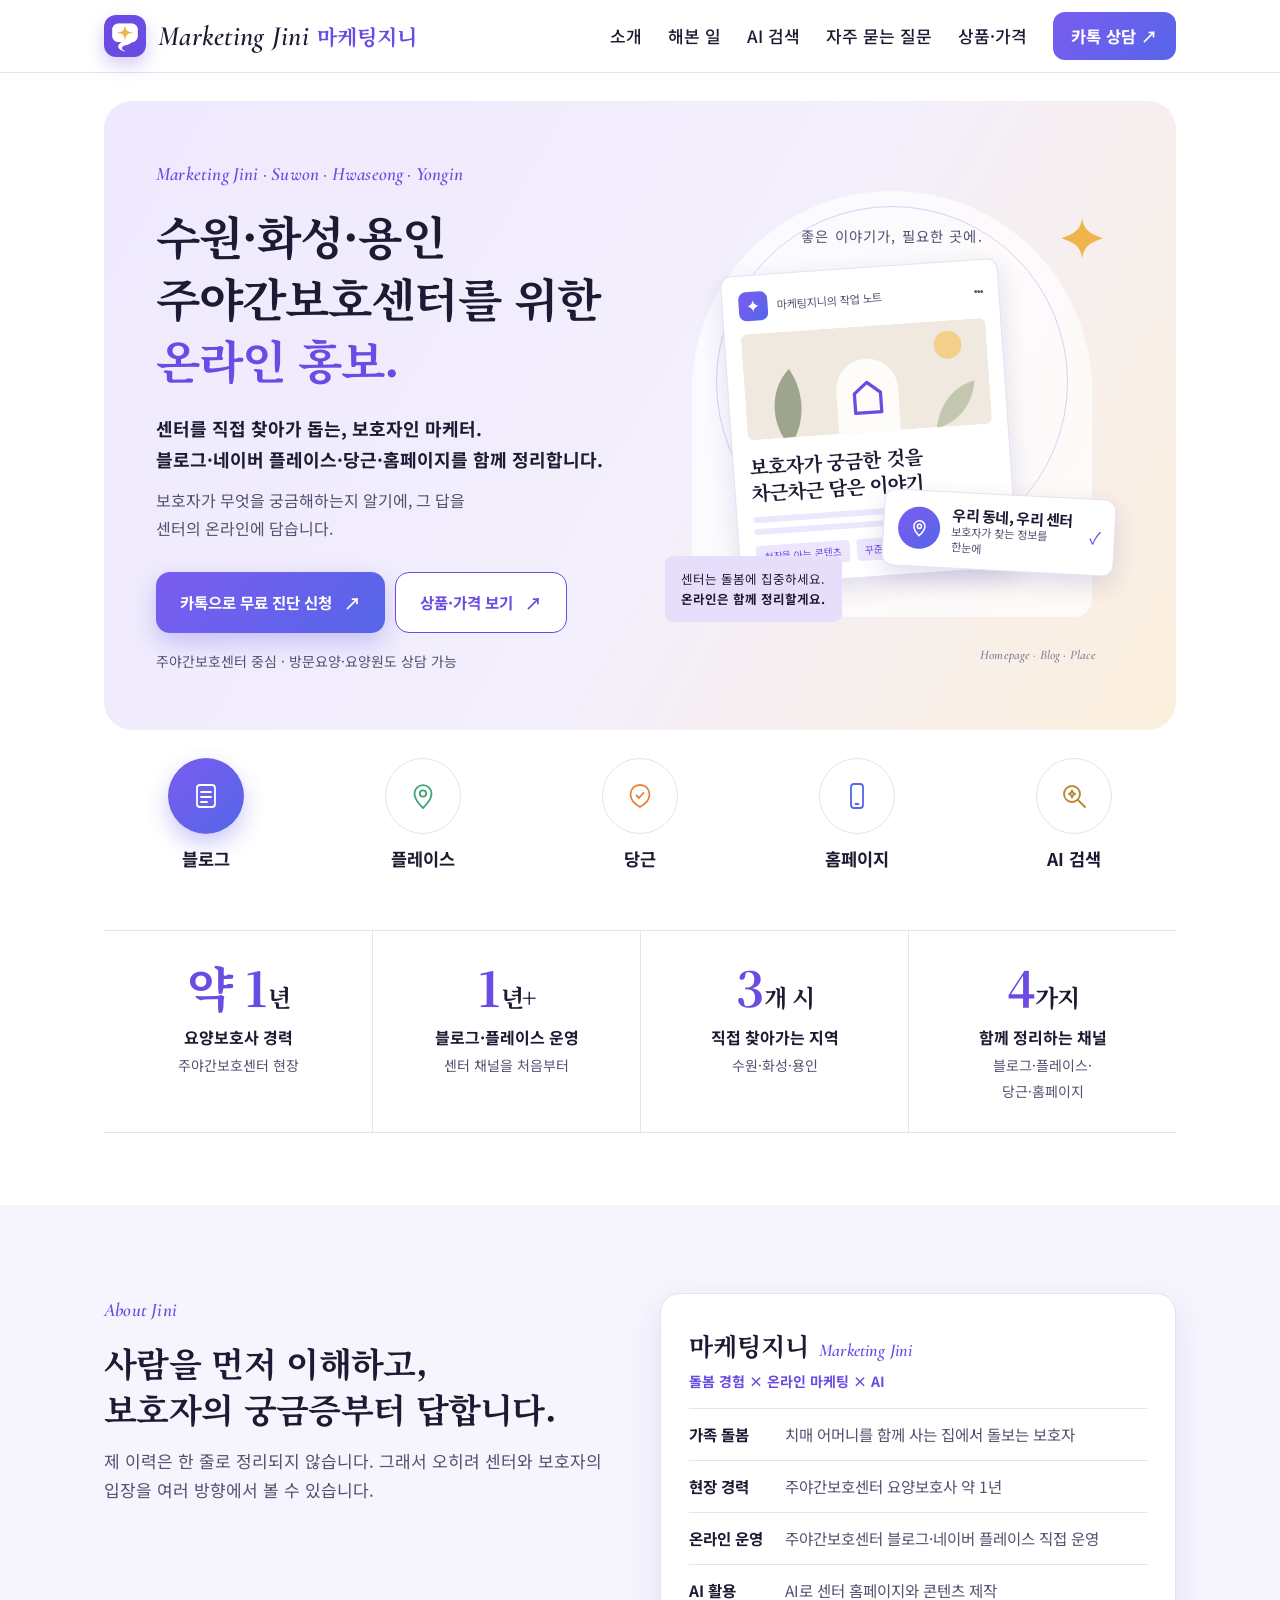
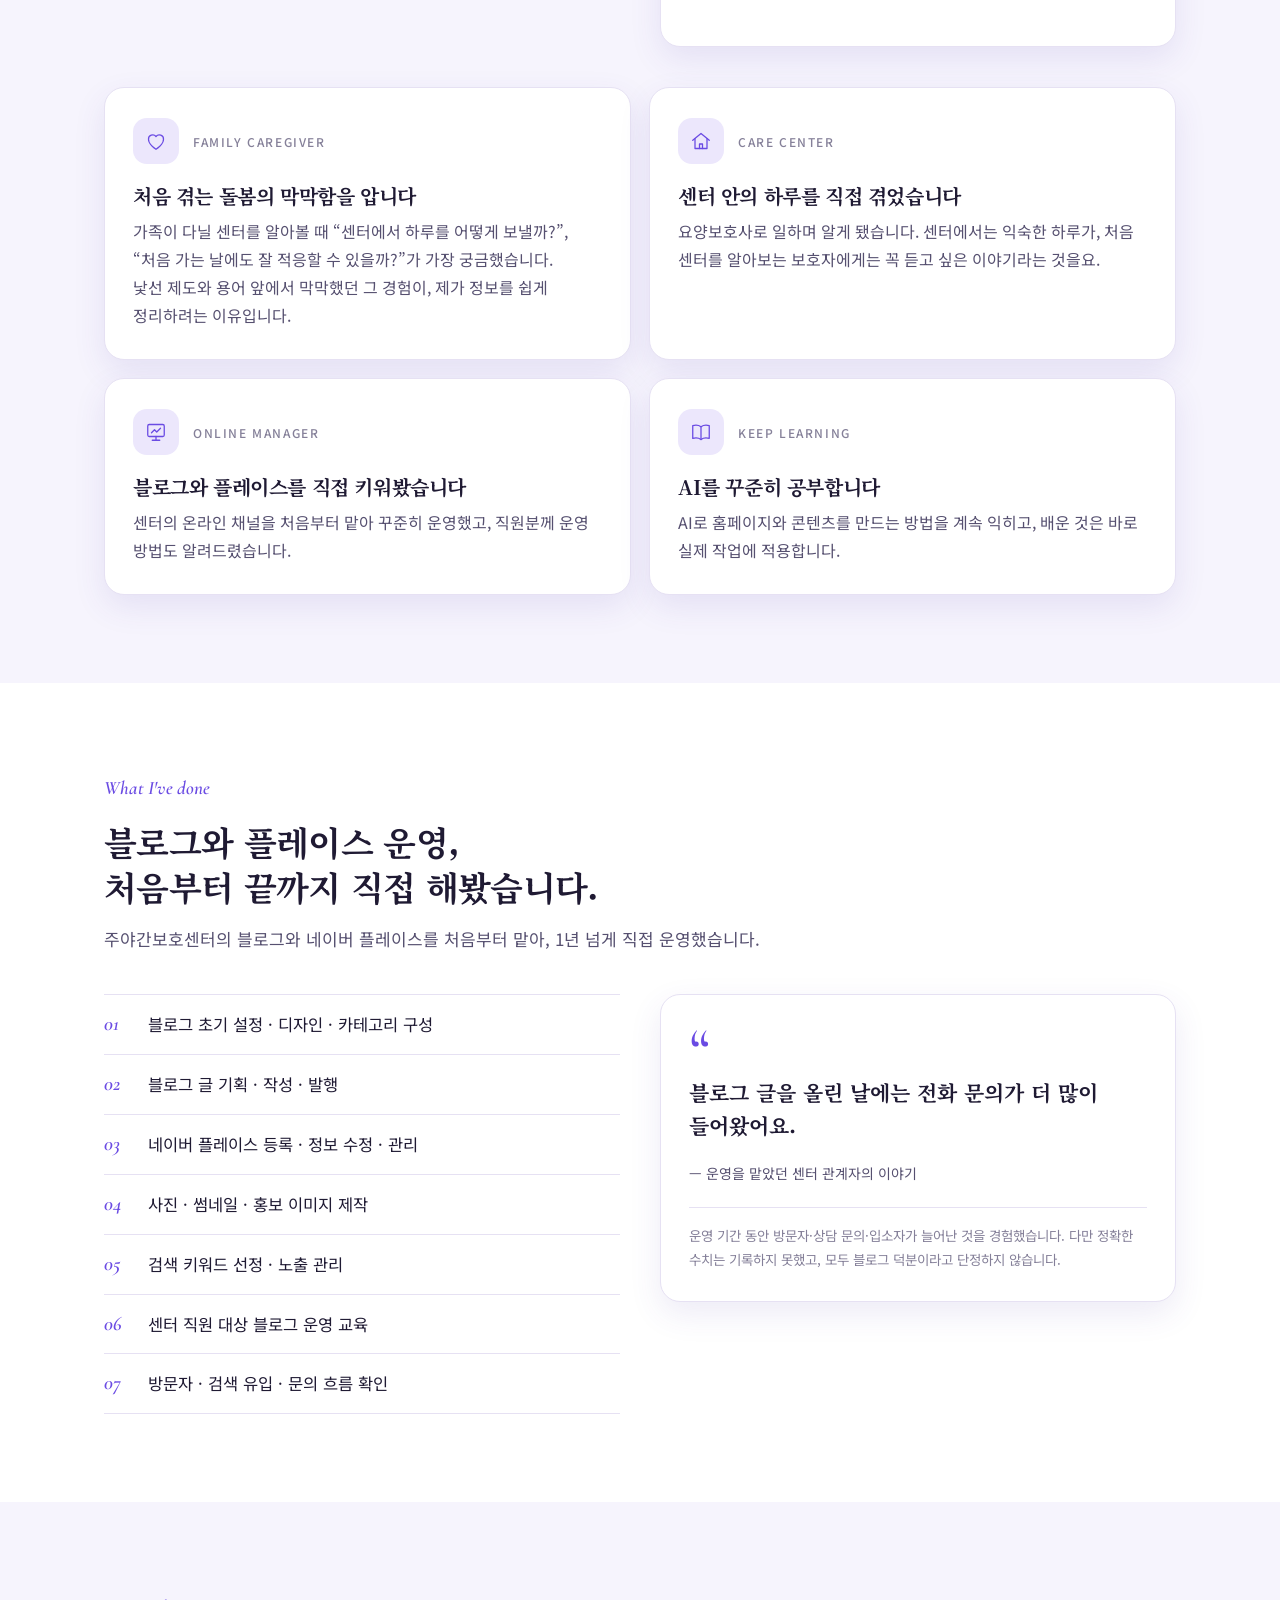
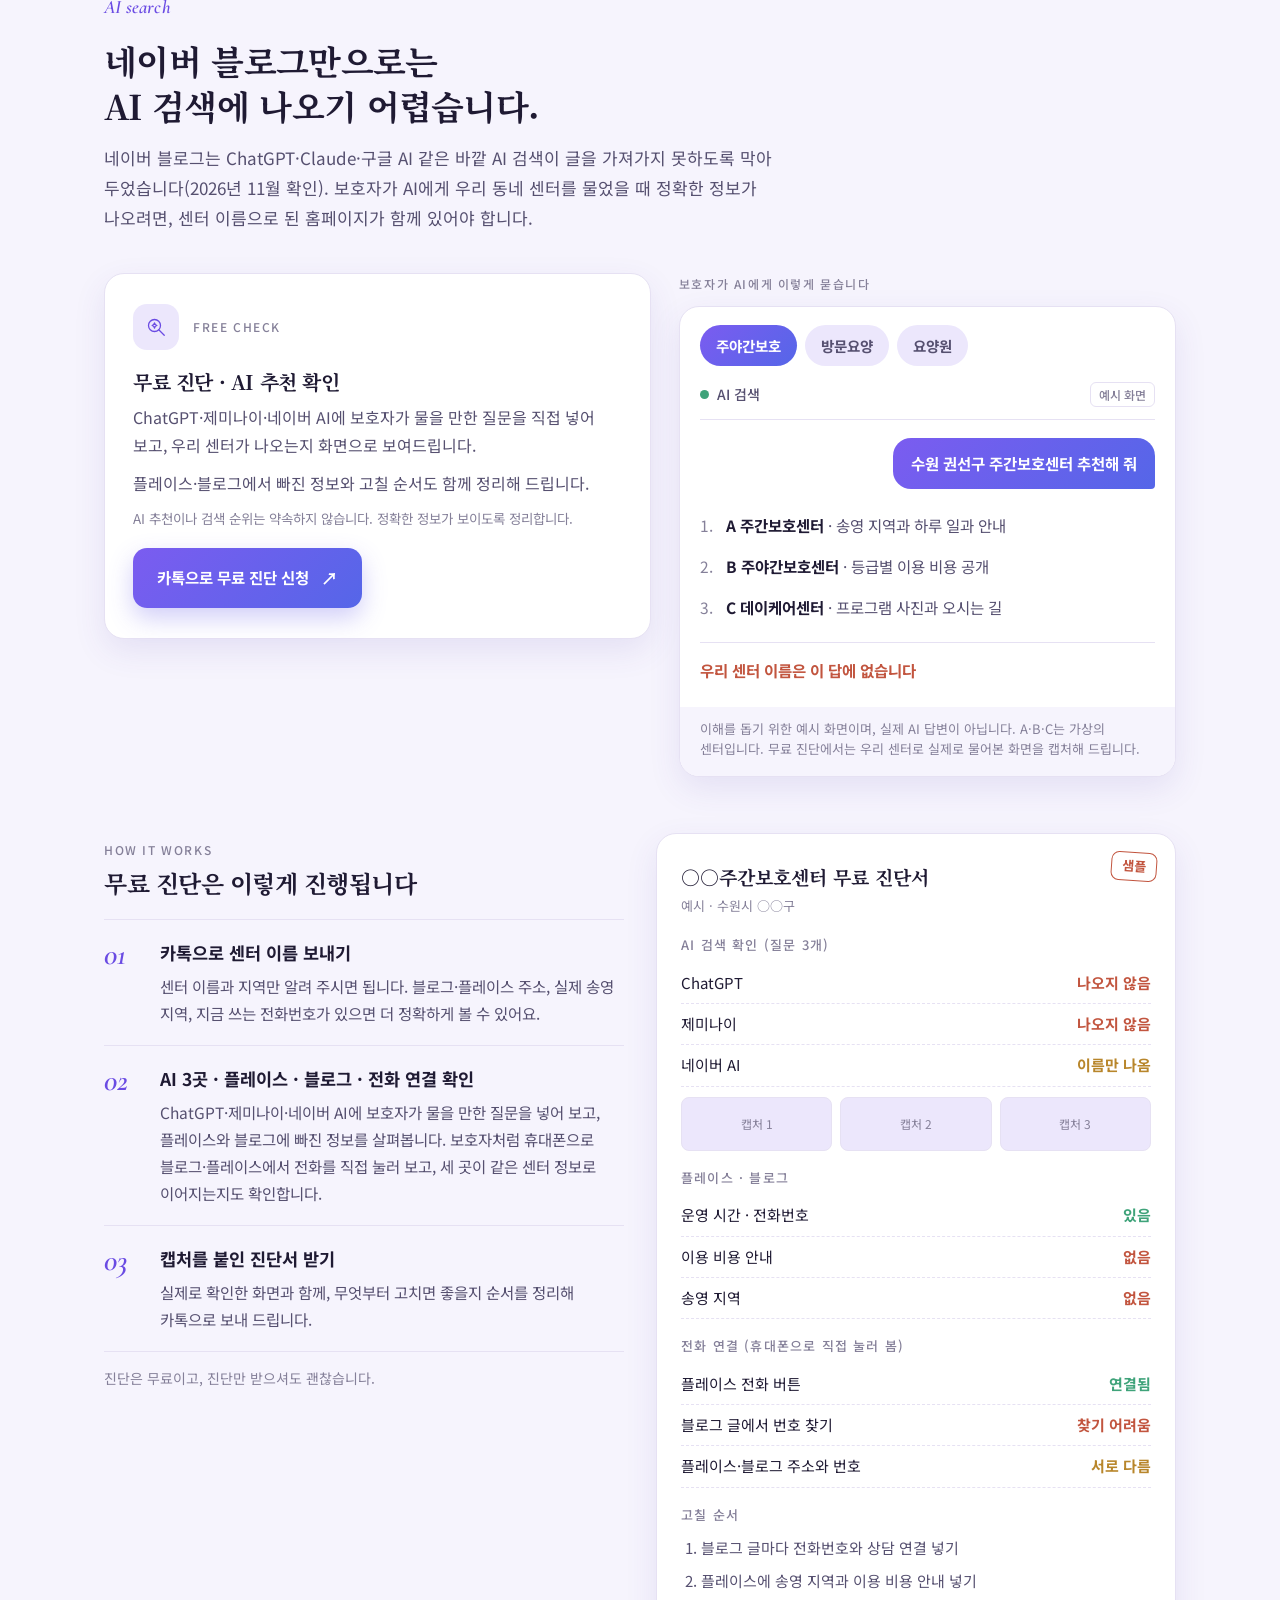
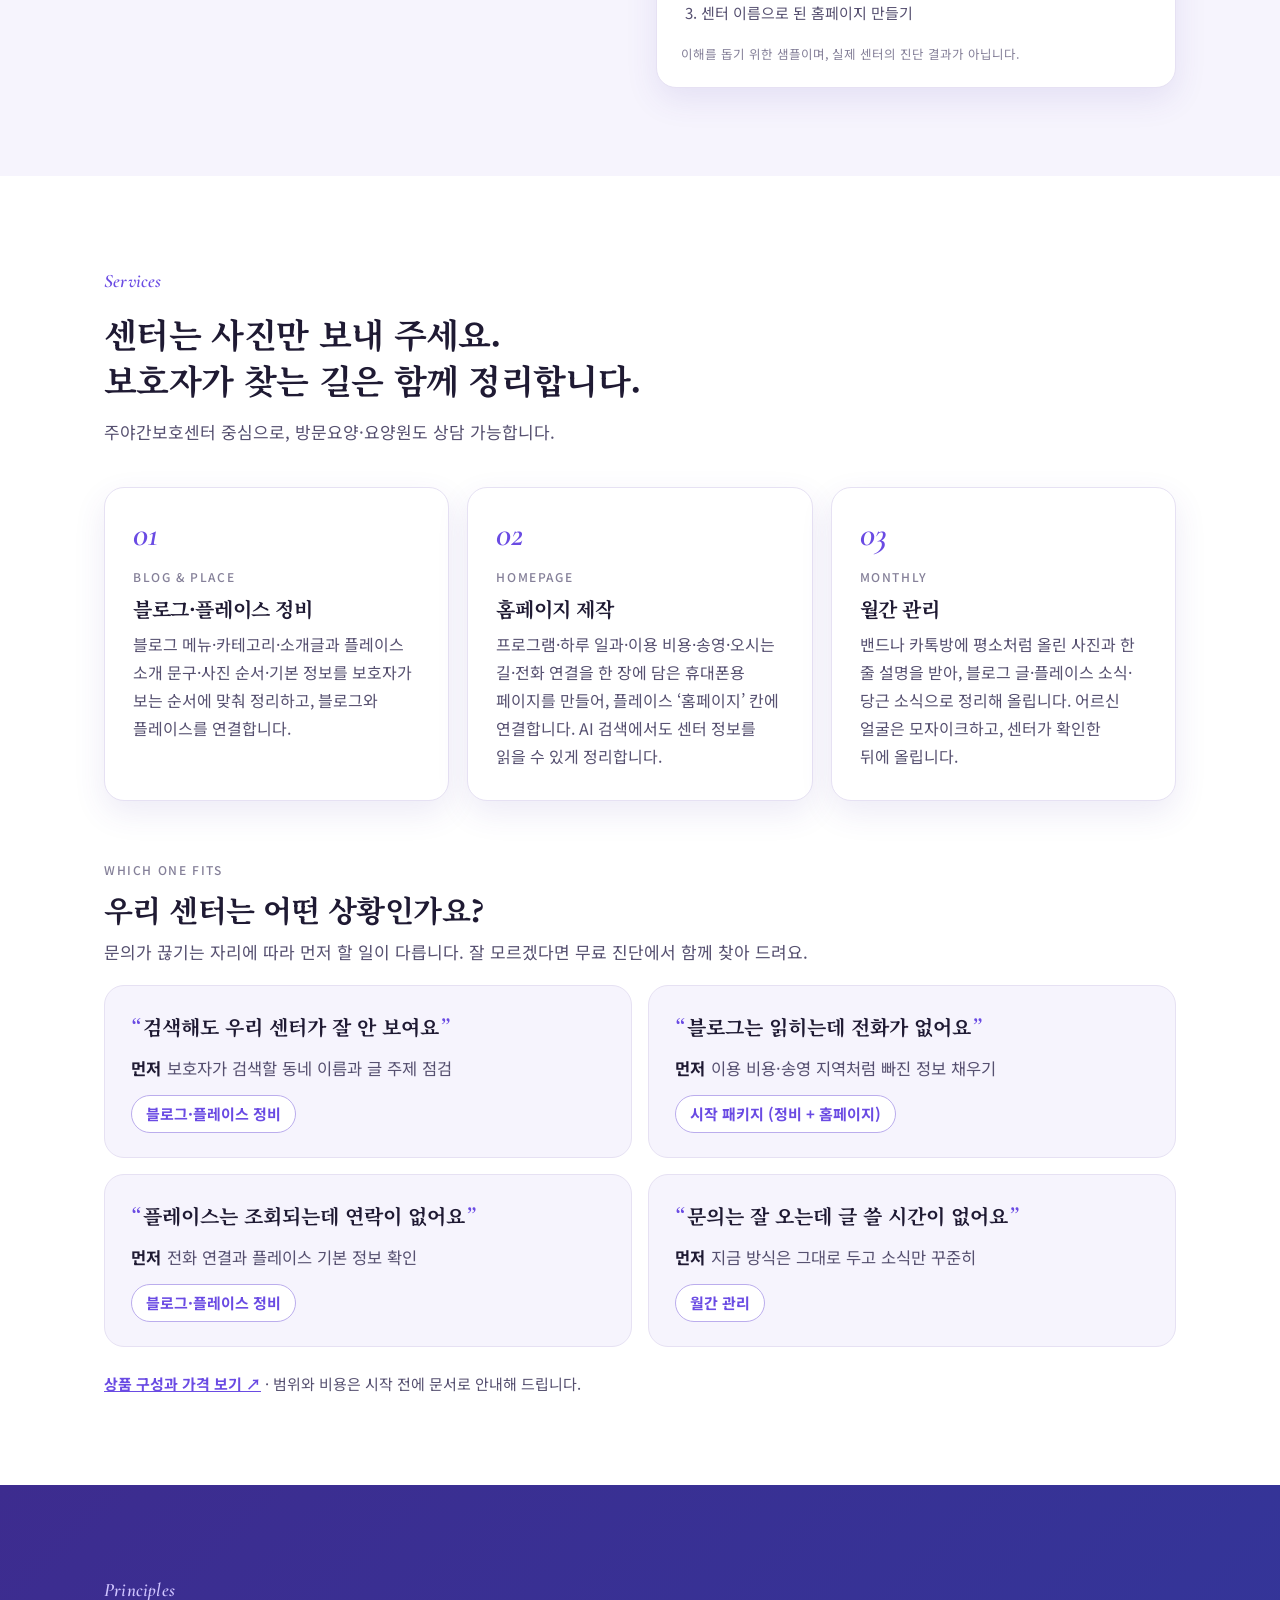
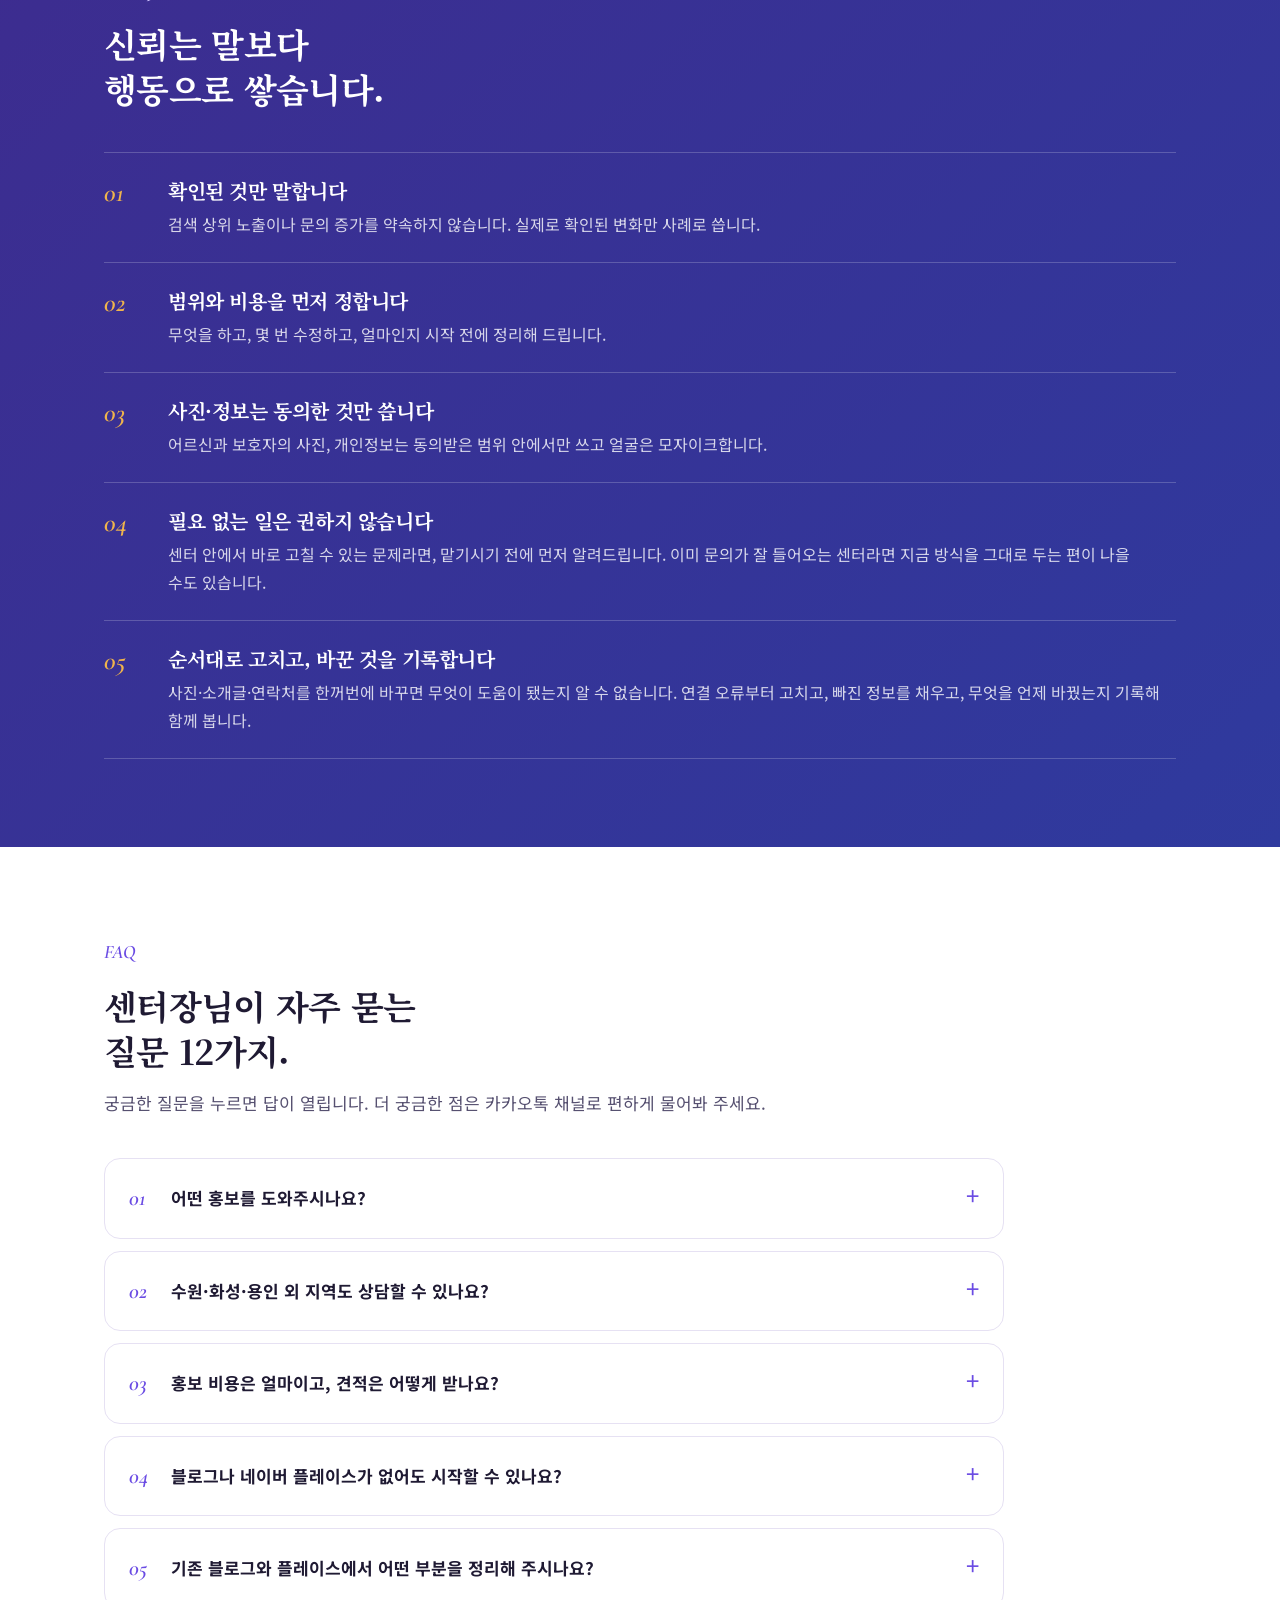
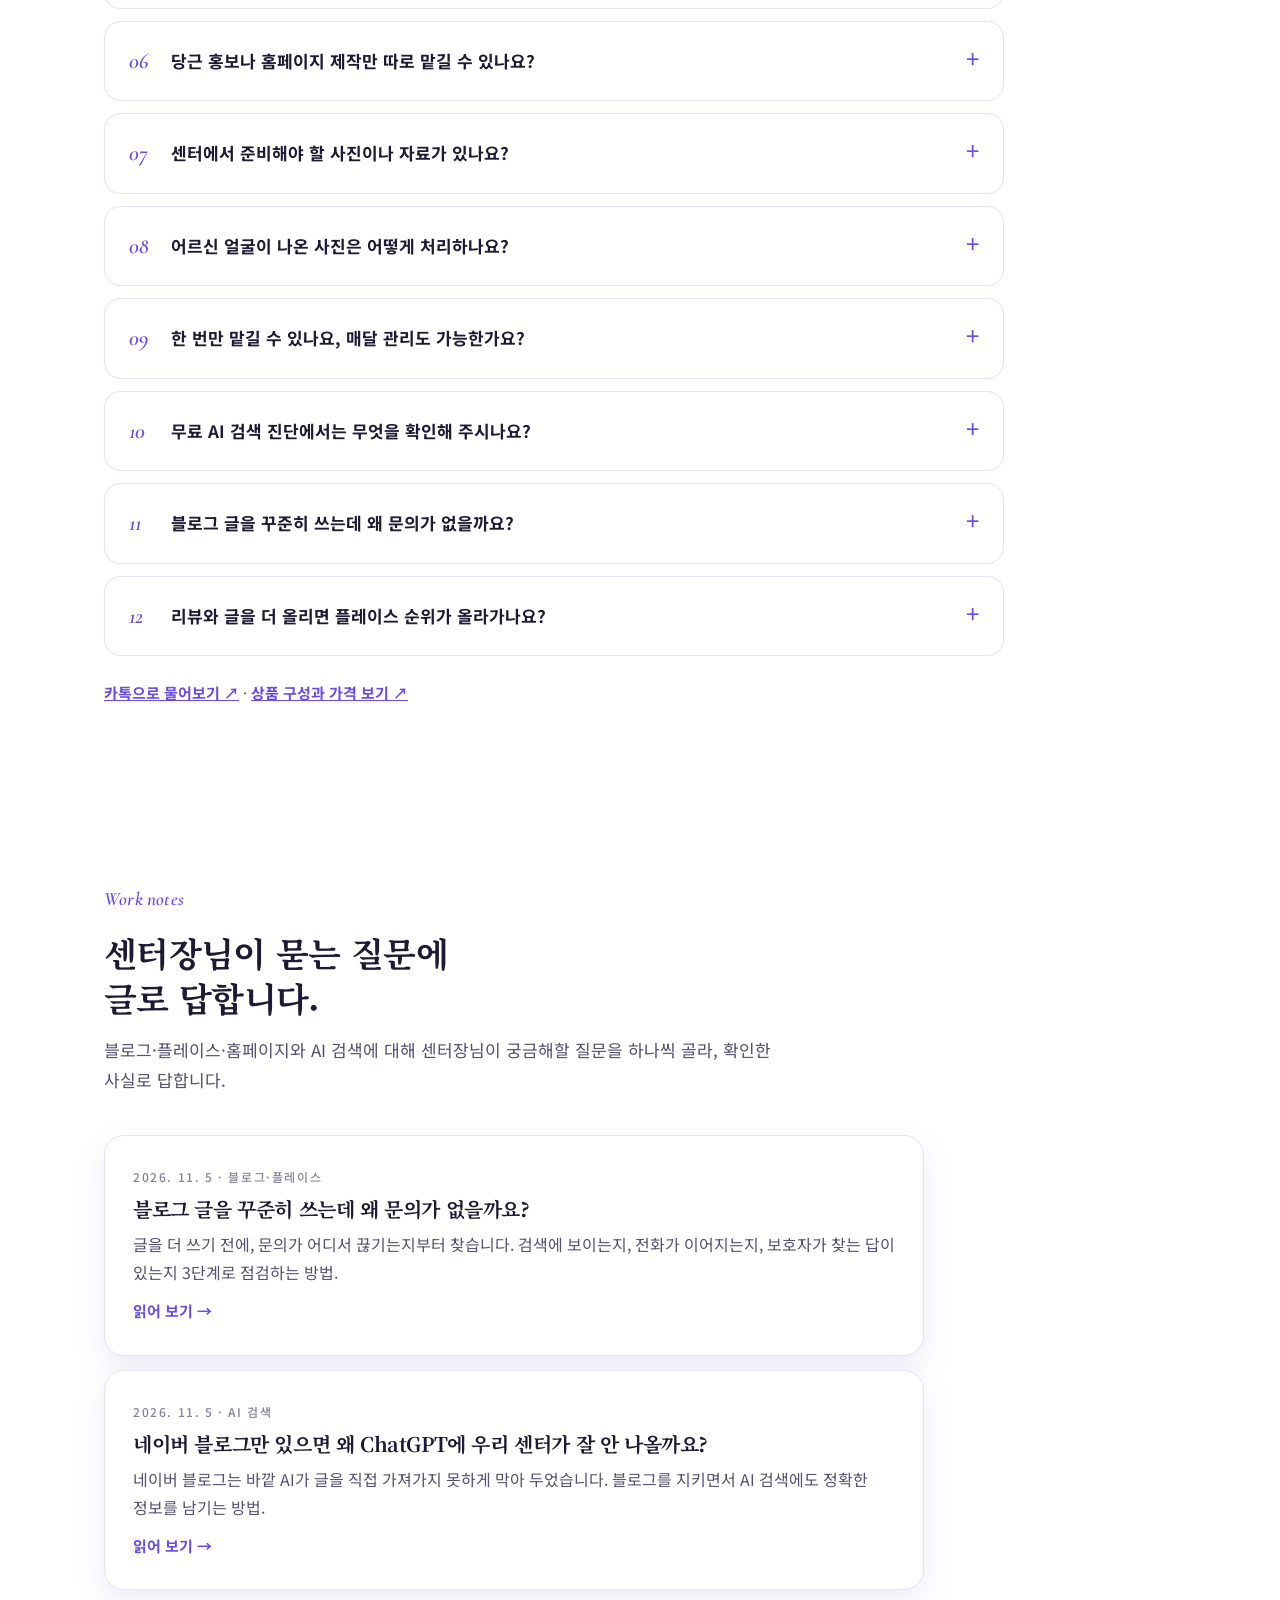
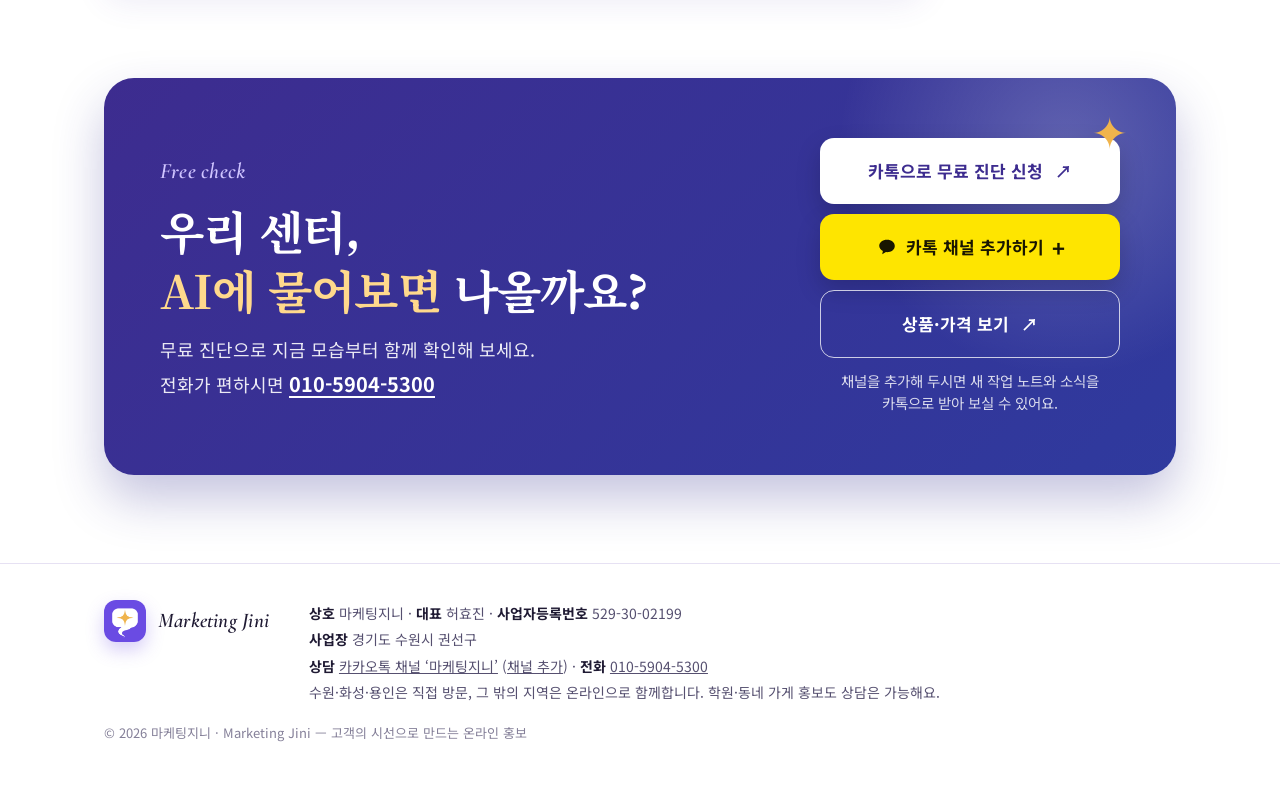
==== commit 721bb00c: "카톡 채널 추가 버튼" ====
--- a/index.html
+++ b/index.html
@@ -377,6 +377,11 @@
   .cta-band .btns { flex-direction: column; min-width: 280px; }
   .cta-band .btn { background: #fff; color: #3d2c8f; box-shadow: 0 10px 24px rgba(0, 0, 0, .18); font-size: 17px; padding: 18px 26px; justify-content: center; }
   .cta-band .btn.line { background: transparent; color: #fff; border: 1.5px solid rgba(255,255,255,.75); box-shadow: none; }
+  .cta-band .btn.kch { background: #fee500; color: #191600; gap: 8px; }
+  .cta-band .btn.kch svg { width: 22px; height: 22px; fill: #191600; flex: none; }
+  .cta-band .btn.kch span { font-size: 22px; line-height: 1; font-weight: 700; }
+  .cta-band .kch-note { display: block; max-width: 300px; font-size: 14.5px; line-height: 1.55; color: rgba(255,255,255,.82); text-align: center; margin: 2px auto 0; }
+  @media (max-width: 860px) { .cta-band .kch-note { max-width: none; } }
   @media (max-width: 860px) { .cta-band .btns { min-width: 0; width: 100%; } }
   @media (max-width: 560px) { .cta-band { padding: 40px 24px; } .cta-band::after { right: 22px; top: 20px; font-size: 32px; } .cta-band p { font-size: 16.5px; } }
 
@@ -869,7 +874,9 @@
       </div>
       <div class="btns">
         <a class="btn" href="https://pf.kakao.com/_rxeExeX/chat" target="_blank" rel="noopener">카톡으로 무료 진단 신청 <span>↗</span></a>
+        <a class="btn kch" href="https://pf.kakao.com/_rxeExeX/friend" target="_blank" rel="noopener"><svg viewBox="0 0 24 24" aria-hidden="true"><path d="M12 4c-4.8 0-8.5 3-8.5 6.7 0 2.4 1.6 4.5 4 5.7L6.8 20l4-2.5c.4 0 .8.1 1.2.1 4.8 0 8.5-3 8.5-6.8S16.8 4 12 4Z"/></svg>카톡 채널 추가하기 <span>+</span></a>
         <a class="btn line" href="service/">상품·가격 보기 <span>↗</span></a>
+        <small class="kch-note">채널을 추가해 두시면 새 작업 노트와 소식을 카톡으로 받아 보실 수 있어요.</small>
       </div>
     </div>
   </div>
@@ -885,7 +892,7 @@
     <div class="biz">
       <span class="bi"><b>상호</b> 마케팅지니</span><span class="sep"> · </span><span class="bi"><b>대표</b> 허효진</span><span class="sep"> · </span><span class="bi"><b>사업자등록번호</b> 529-30-02199</span><br>
       <span class="bi"><b>사업장</b> 경기도 수원시 권선구</span><br>
-      <span class="bi"><b>상담</b> <a href="https://pf.kakao.com/_rxeExeX" target="_blank" rel="noopener">카카오톡 채널 ‘마케팅지니’</a></span><span class="sep"> · </span><span class="bi"><b>전화</b> <a href="tel:010-5904-5300">010-5904-5300</a></span><br>
+      <span class="bi"><b>상담</b> <a href="https://pf.kakao.com/_rxeExeX" target="_blank" rel="noopener">카카오톡 채널 ‘마케팅지니’</a> (<a href="https://pf.kakao.com/_rxeExeX/friend" target="_blank" rel="noopener">채널 추가</a>)</span><span class="sep"> · </span><span class="bi"><b>전화</b> <a href="tel:010-5904-5300">010-5904-5300</a></span><br>
       <span class="more">수원·화성·용인은 직접 방문, 그 밖의 지역은 온라인으로 함께합니다. 학원·동네 가게 홍보도 상담은 가능해요.</span>
     </div>
     <p class="copy">© 2026 마케팅지니 · Marketing Jini — 고객의 시선으로 만드는 온라인 홍보</p>
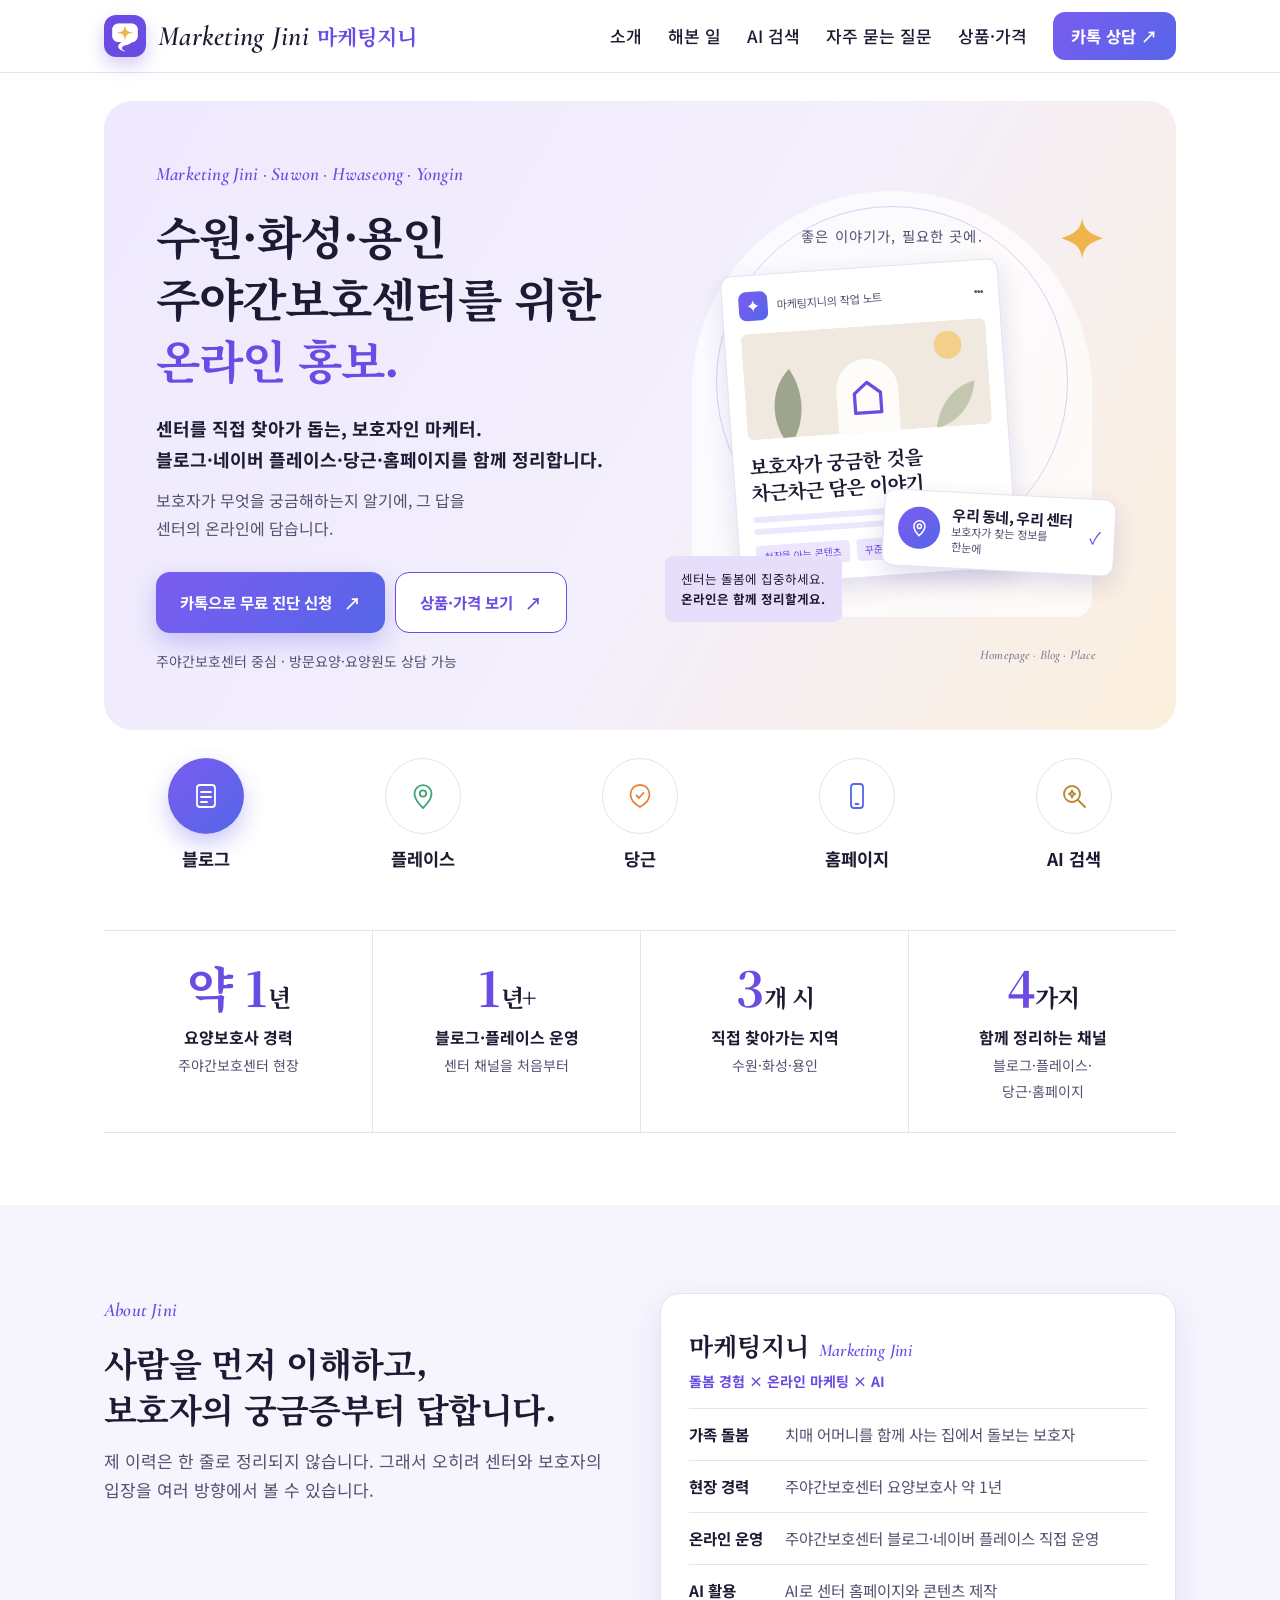
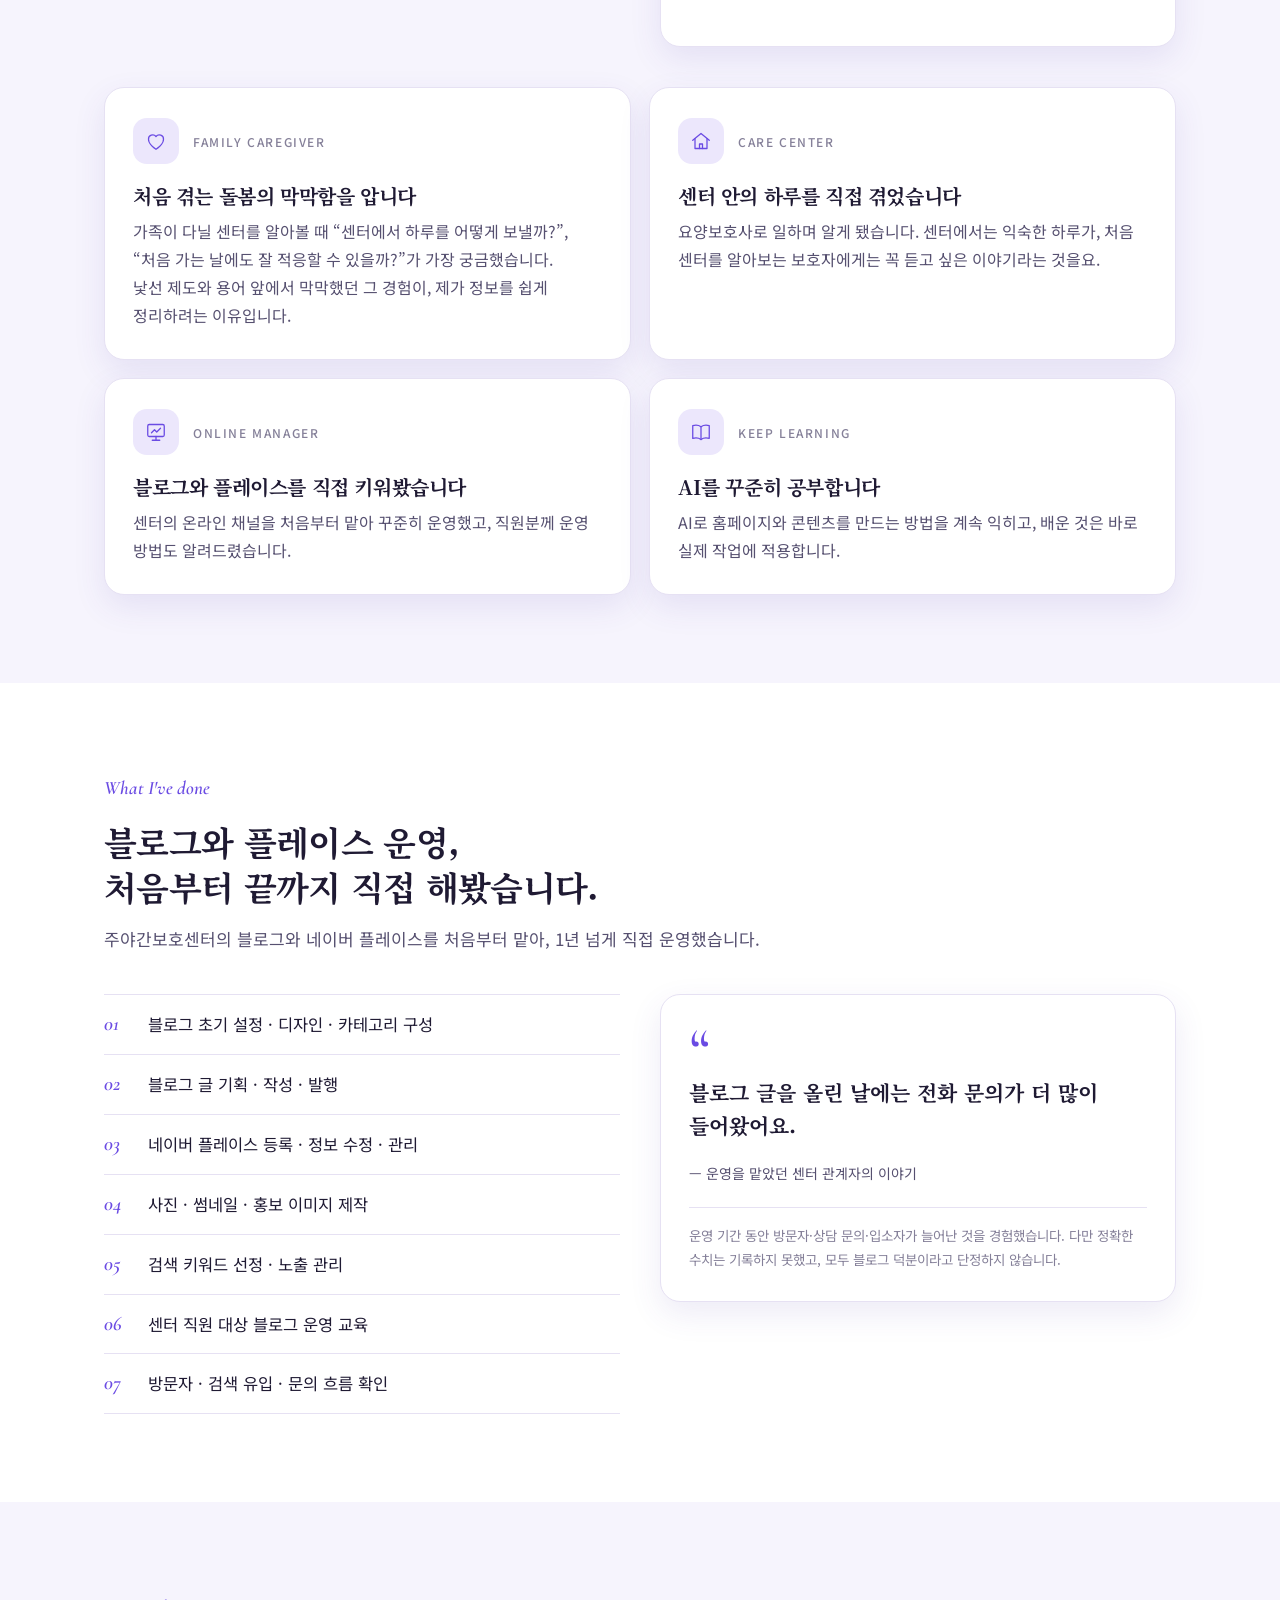
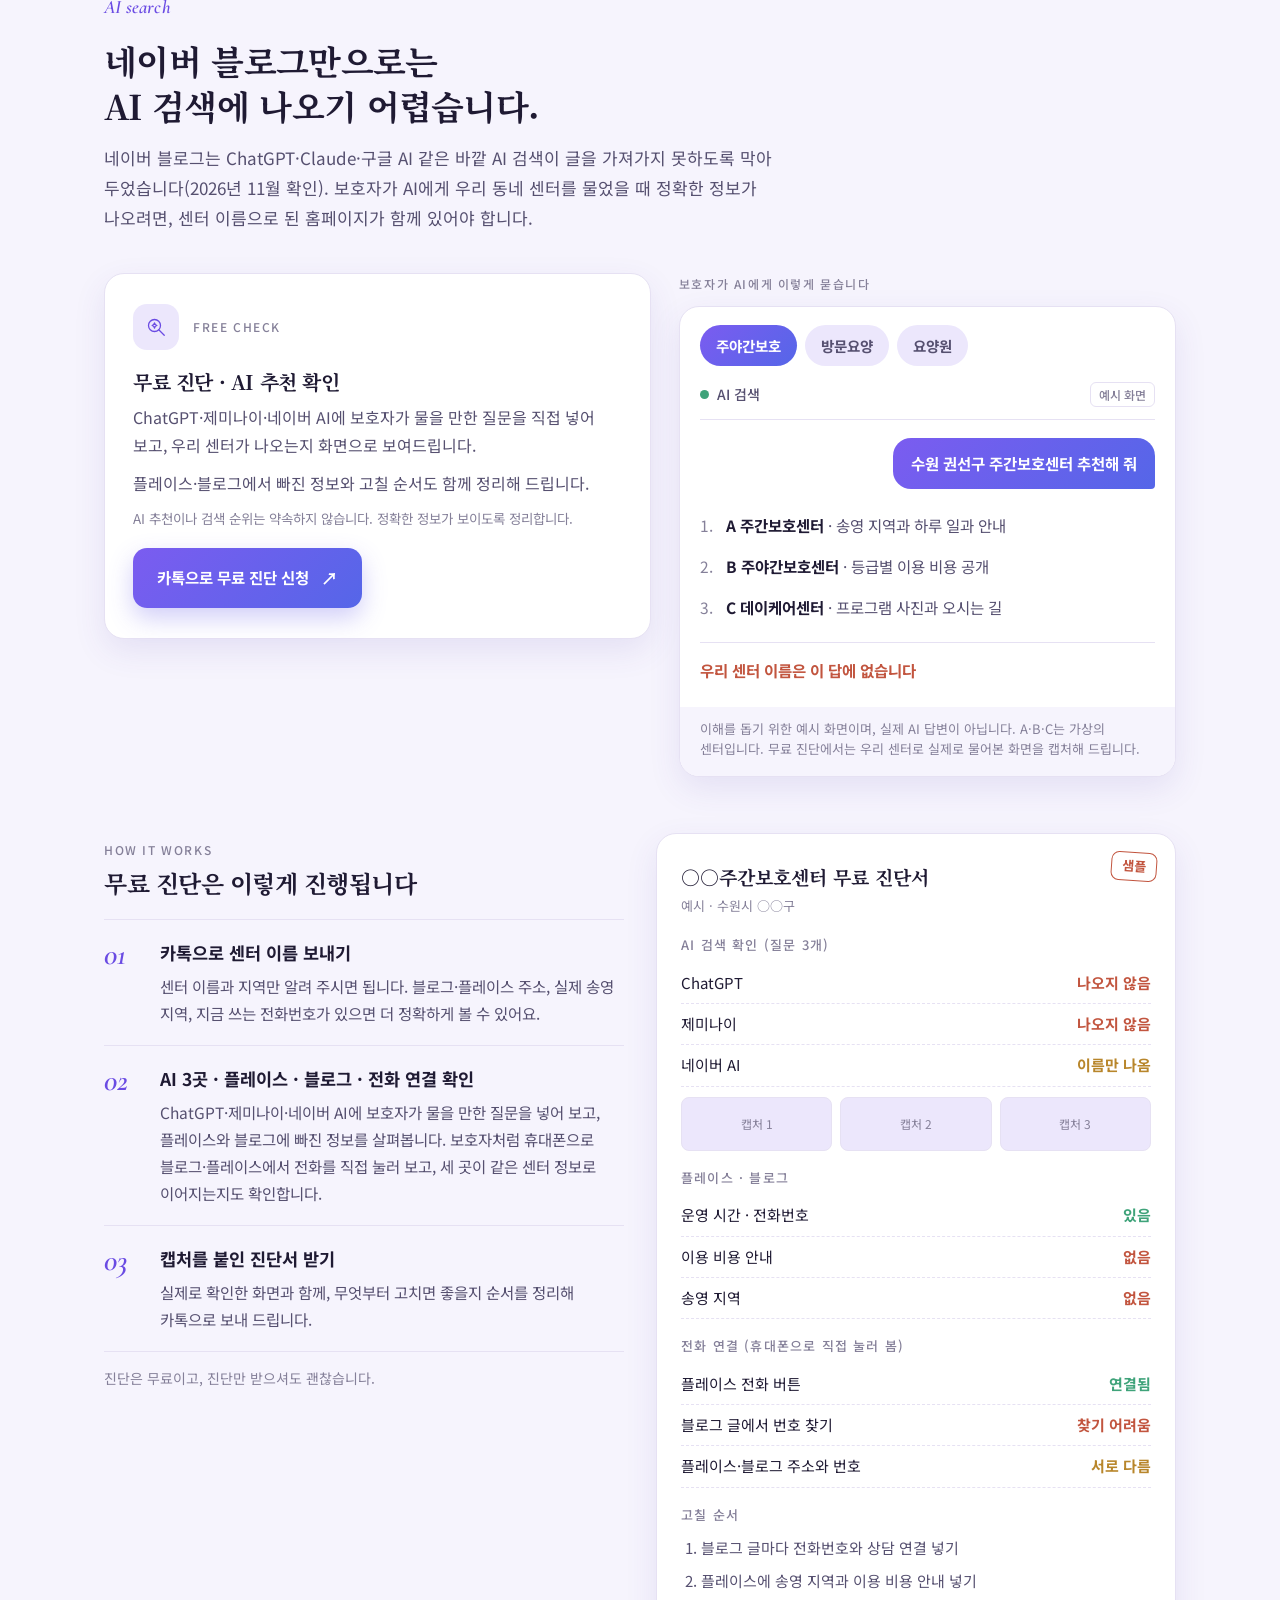
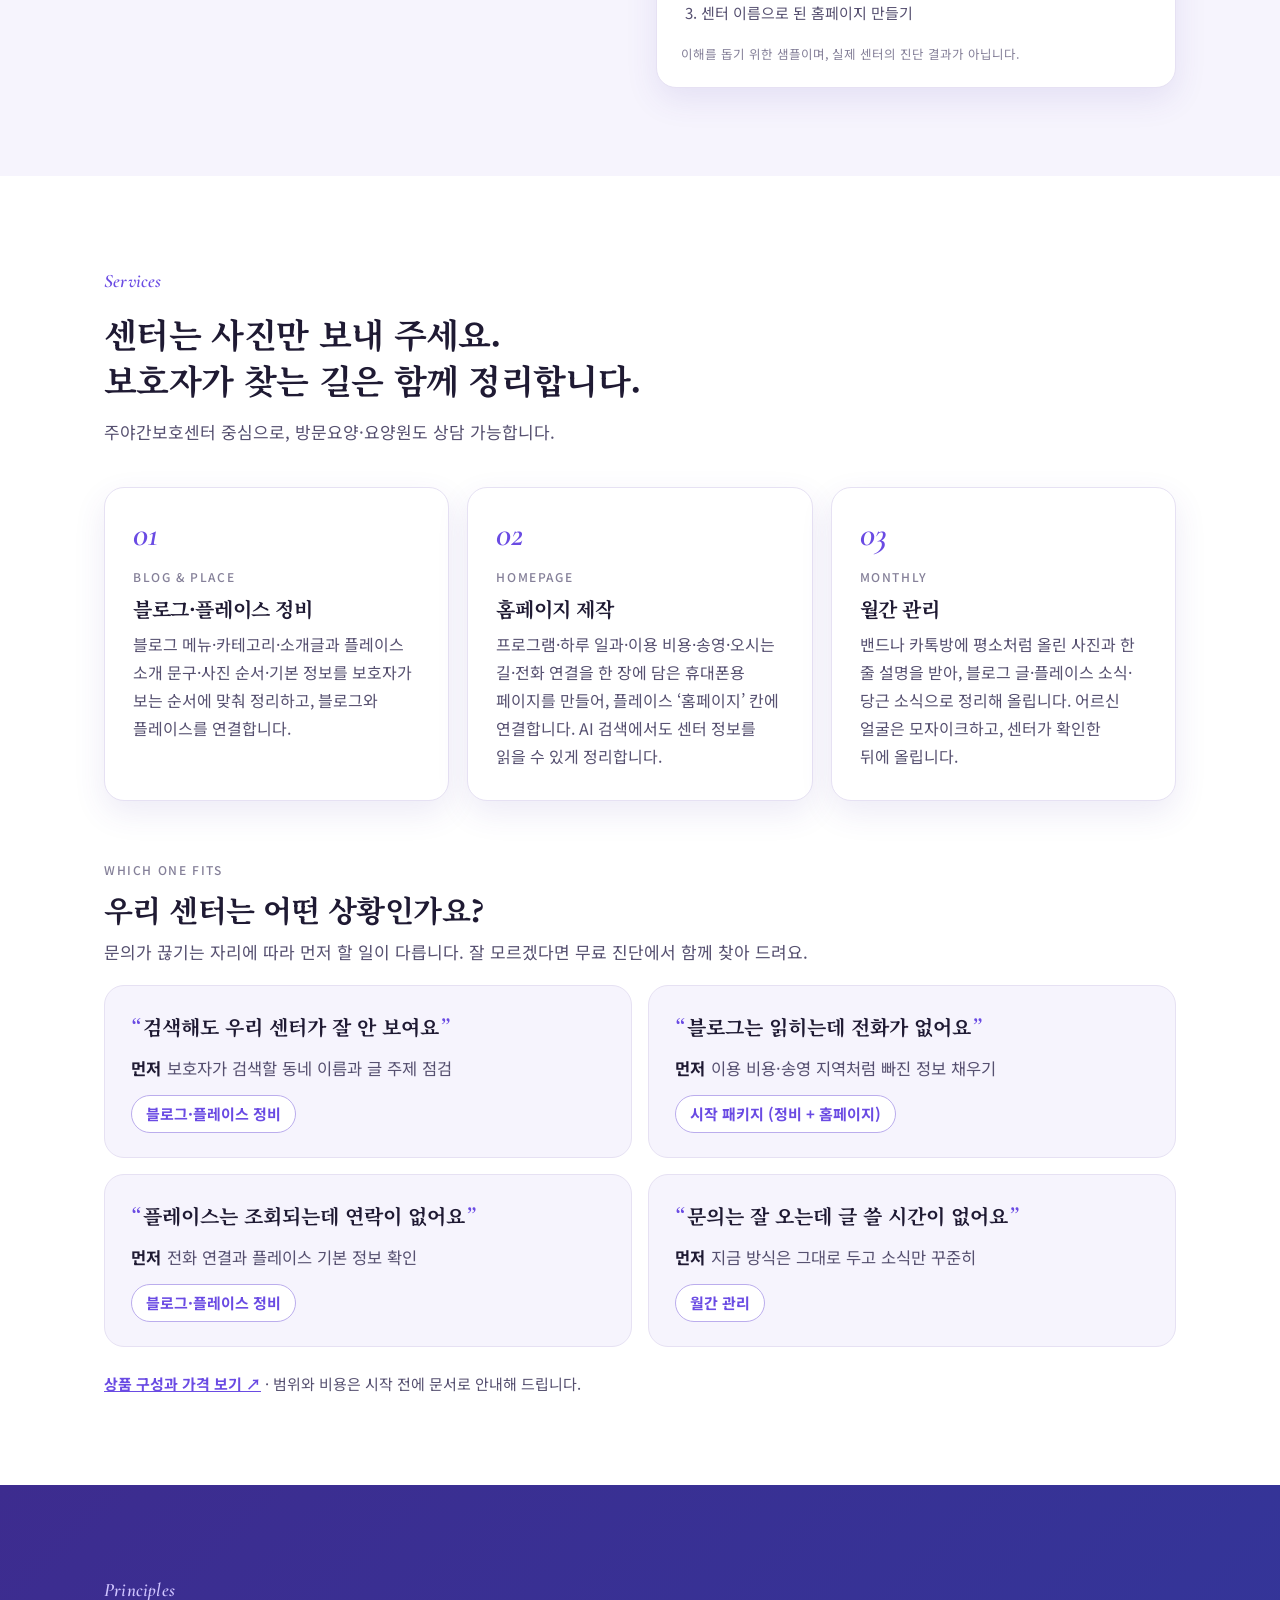
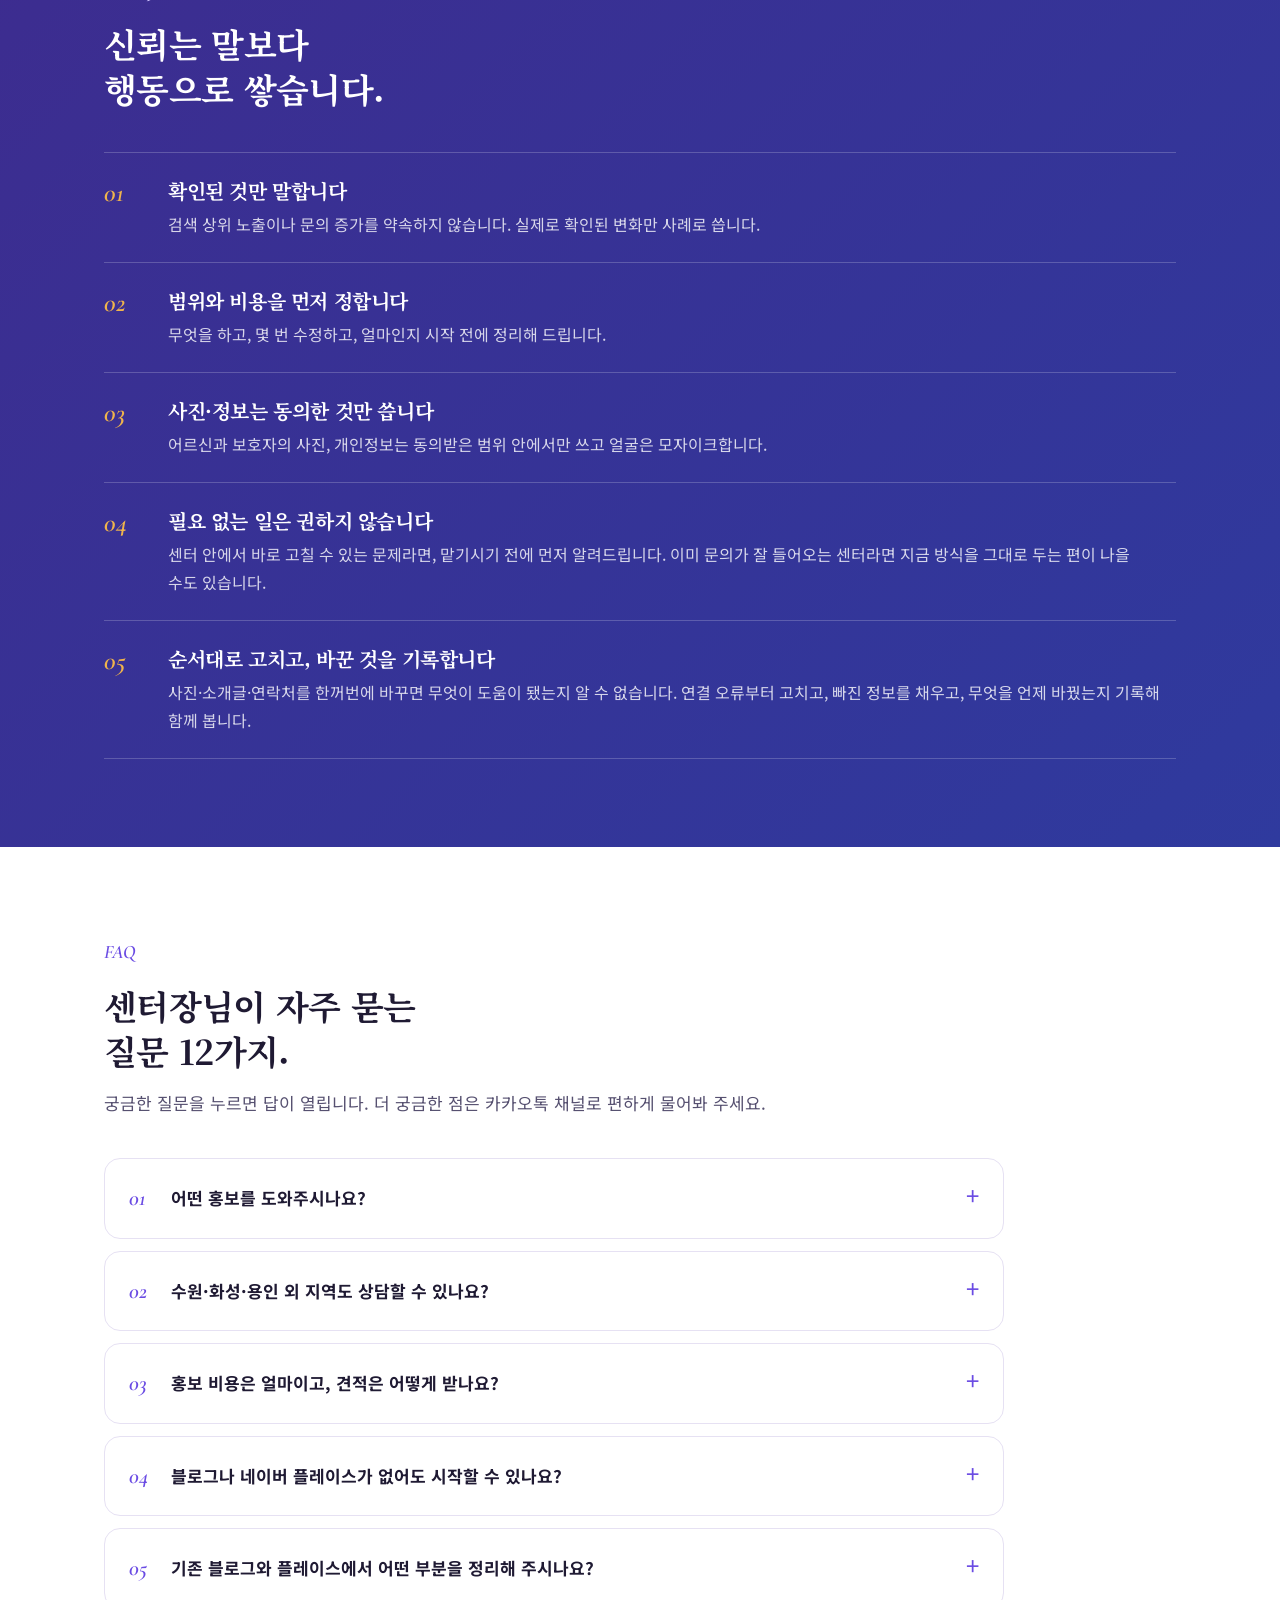
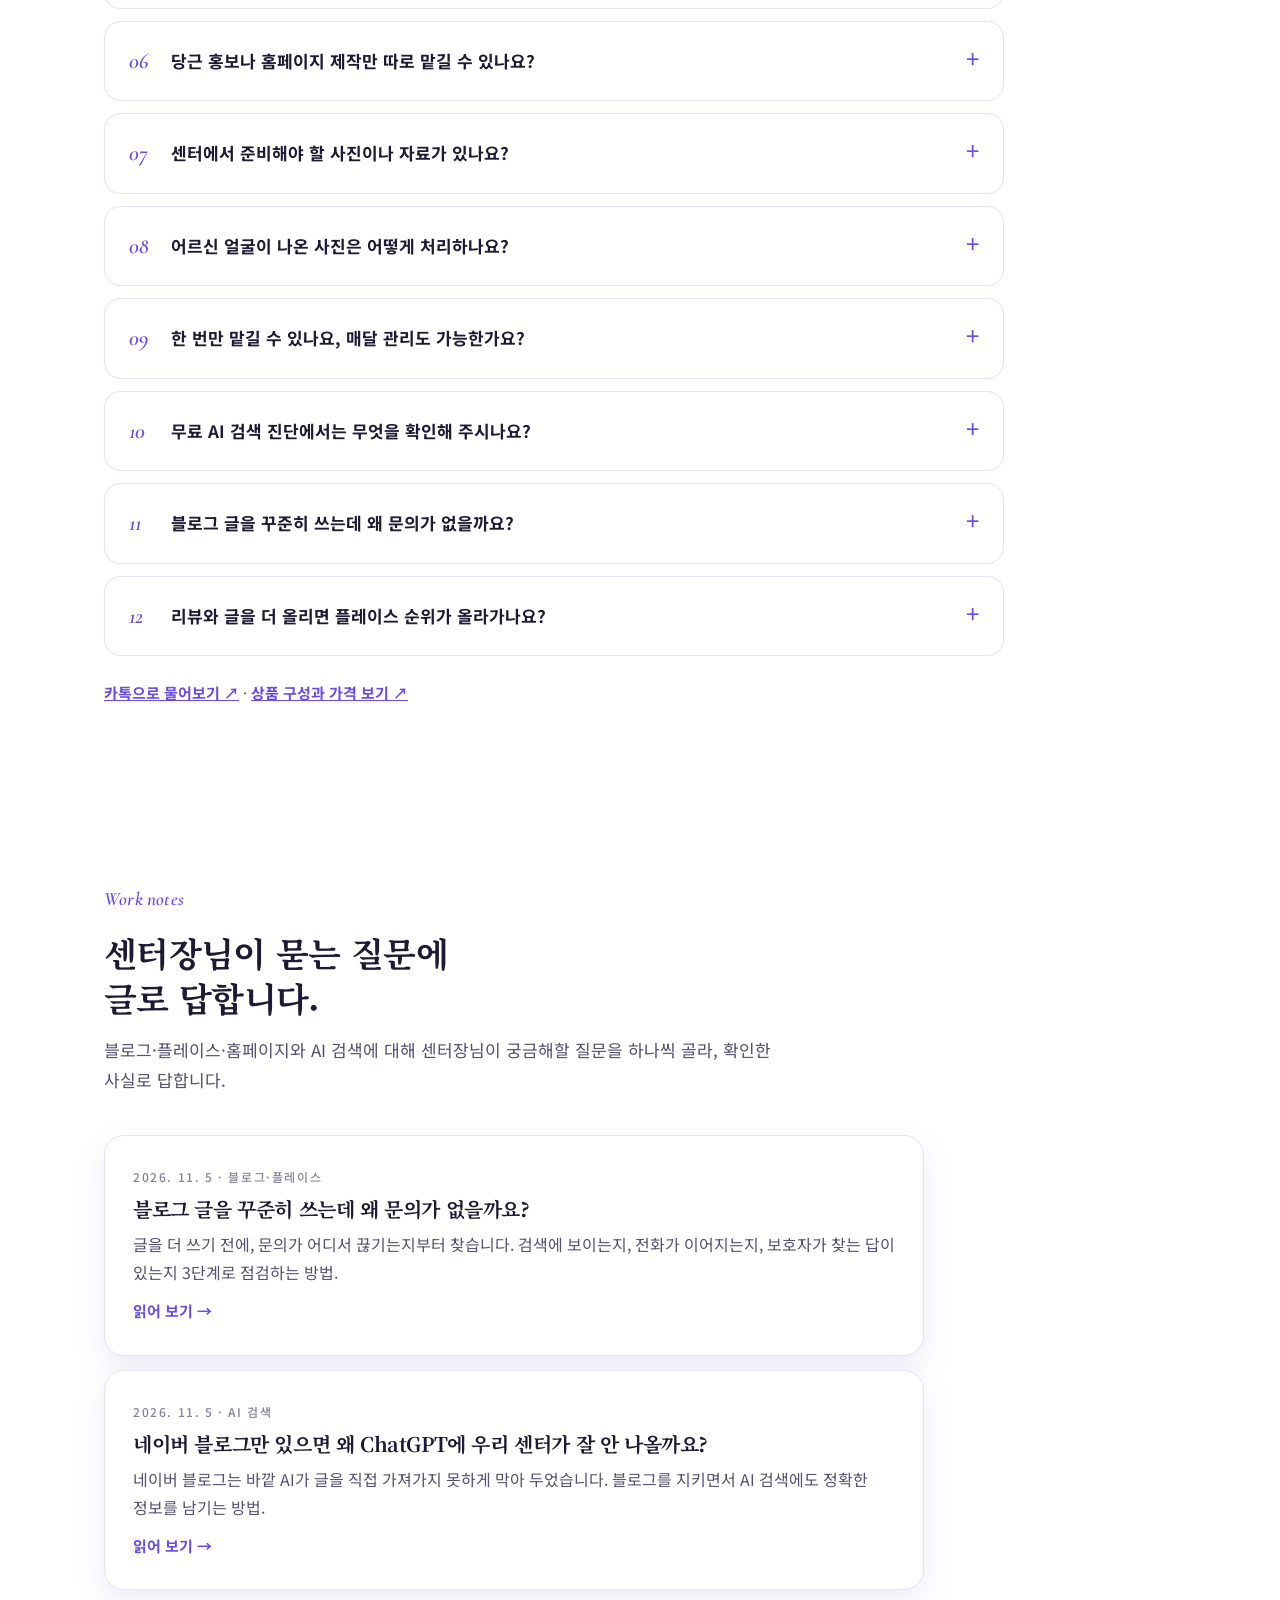
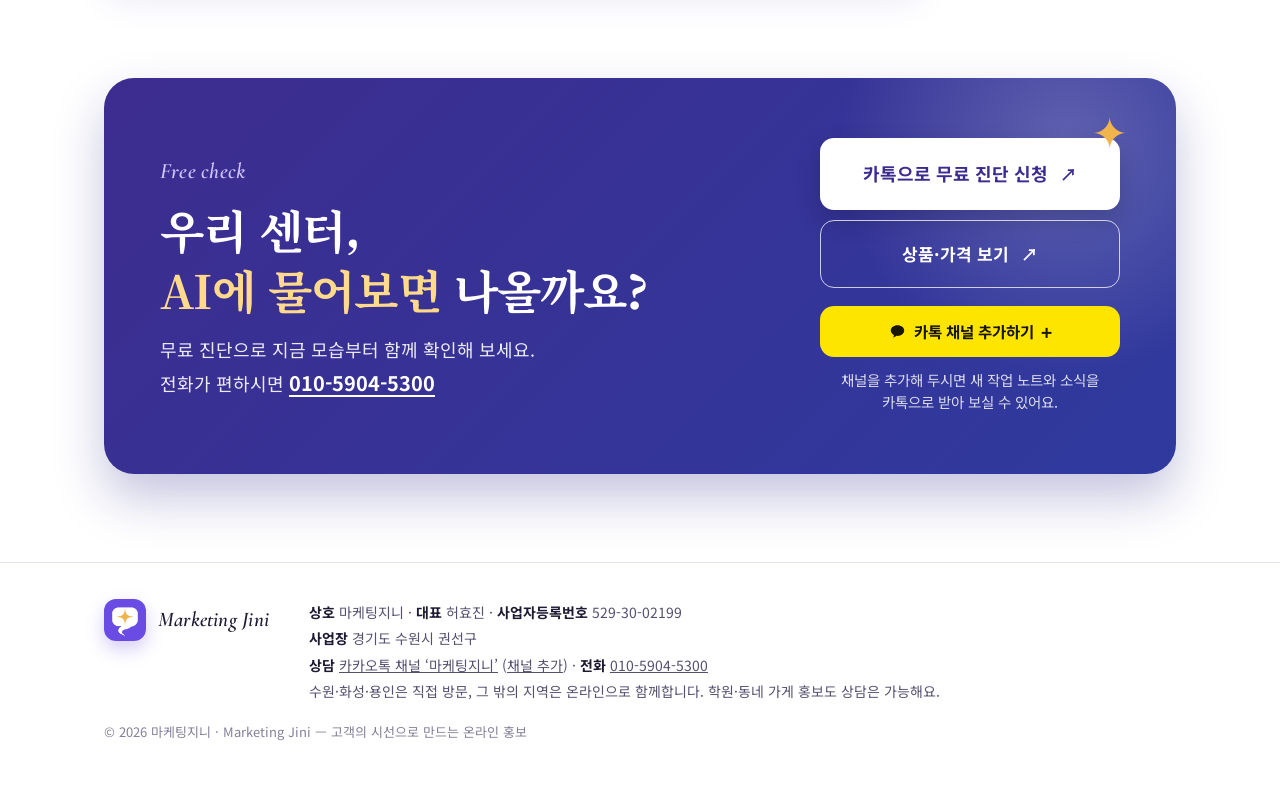
==== commit 77722f97: "가격 조정, 안내지 정리" ====
--- a/index.html
+++ b/index.html
@@ -377,9 +377,10 @@
   .cta-band .btns { flex-direction: column; min-width: 280px; }
   .cta-band .btn { background: #fff; color: #3d2c8f; box-shadow: 0 10px 24px rgba(0, 0, 0, .18); font-size: 17px; padding: 18px 26px; justify-content: center; }
   .cta-band .btn.line { background: transparent; color: #fff; border: 1.5px solid rgba(255,255,255,.75); box-shadow: none; }
-  .cta-band .btn.kch { background: #fee500; color: #191600; gap: 8px; }
-  .cta-band .btn.kch svg { width: 22px; height: 22px; fill: #191600; flex: none; }
-  .cta-band .btn.kch span { font-size: 22px; line-height: 1; font-weight: 700; }
+  .cta-band .btn.kch { background: #fee500; color: #191600; gap: 7px; font-size: 15.5px; padding: 12px 20px; margin-top: 8px; box-shadow: none; }
+  .cta-band .btn.kch svg { width: 19px; height: 19px; fill: #191600; flex: none; }
+  .cta-band .btn.kch span { font-size: 19px; line-height: 1; font-weight: 700; }
+  .cta-band .btn:first-child { font-size: 18px; padding: 20px 26px; }
   .cta-band .kch-note { display: block; max-width: 300px; font-size: 14.5px; line-height: 1.55; color: rgba(255,255,255,.82); text-align: center; margin: 2px auto 0; }
   @media (max-width: 860px) { .cta-band .kch-note { max-width: none; } }
   @media (max-width: 860px) { .cta-band .btns { min-width: 0; width: 100%; } }
@@ -874,8 +875,8 @@
       </div>
       <div class="btns">
         <a class="btn" href="https://pf.kakao.com/_rxeExeX/chat" target="_blank" rel="noopener">카톡으로 무료 진단 신청 <span>↗</span></a>
+        <a class="btn line" href="service/">상품·가격 보기 <span>↗</span></a>
         <a class="btn kch" href="https://pf.kakao.com/_rxeExeX/friend" target="_blank" rel="noopener"><svg viewBox="0 0 24 24" aria-hidden="true"><path d="M12 4c-4.8 0-8.5 3-8.5 6.7 0 2.4 1.6 4.5 4 5.7L6.8 20l4-2.5c.4 0 .8.1 1.2.1 4.8 0 8.5-3 8.5-6.8S16.8 4 12 4Z"/></svg>카톡 채널 추가하기 <span>+</span></a>
-        <a class="btn line" href="service/">상품·가격 보기 <span>↗</span></a>
         <small class="kch-note">채널을 추가해 두시면 새 작업 노트와 소식을 카톡으로 받아 보실 수 있어요.</small>
       </div>
     </div>
@@ -895,7 +896,7 @@
       <span class="bi"><b>상담</b> <a href="https://pf.kakao.com/_rxeExeX" target="_blank" rel="noopener">카카오톡 채널 ‘마케팅지니’</a> (<a href="https://pf.kakao.com/_rxeExeX/friend" target="_blank" rel="noopener">채널 추가</a>)</span><span class="sep"> · </span><span class="bi"><b>전화</b> <a href="tel:010-5904-5300">010-5904-5300</a></span><br>
       <span class="more">수원·화성·용인은 직접 방문, 그 밖의 지역은 온라인으로 함께합니다. 학원·동네 가게 홍보도 상담은 가능해요.</span>
     </div>
-    <p class="copy">© 2026 마케팅지니 · Marketing Jini — 고객의 시선으로 만드는 온라인 홍보</p>
+    <p class="copy">© 2026 마케팅지니 · Marketing Jini<br class="mo"> — 고객의 시선으로 만드는 온라인 홍보</p>
   </div>
 </footer>
 
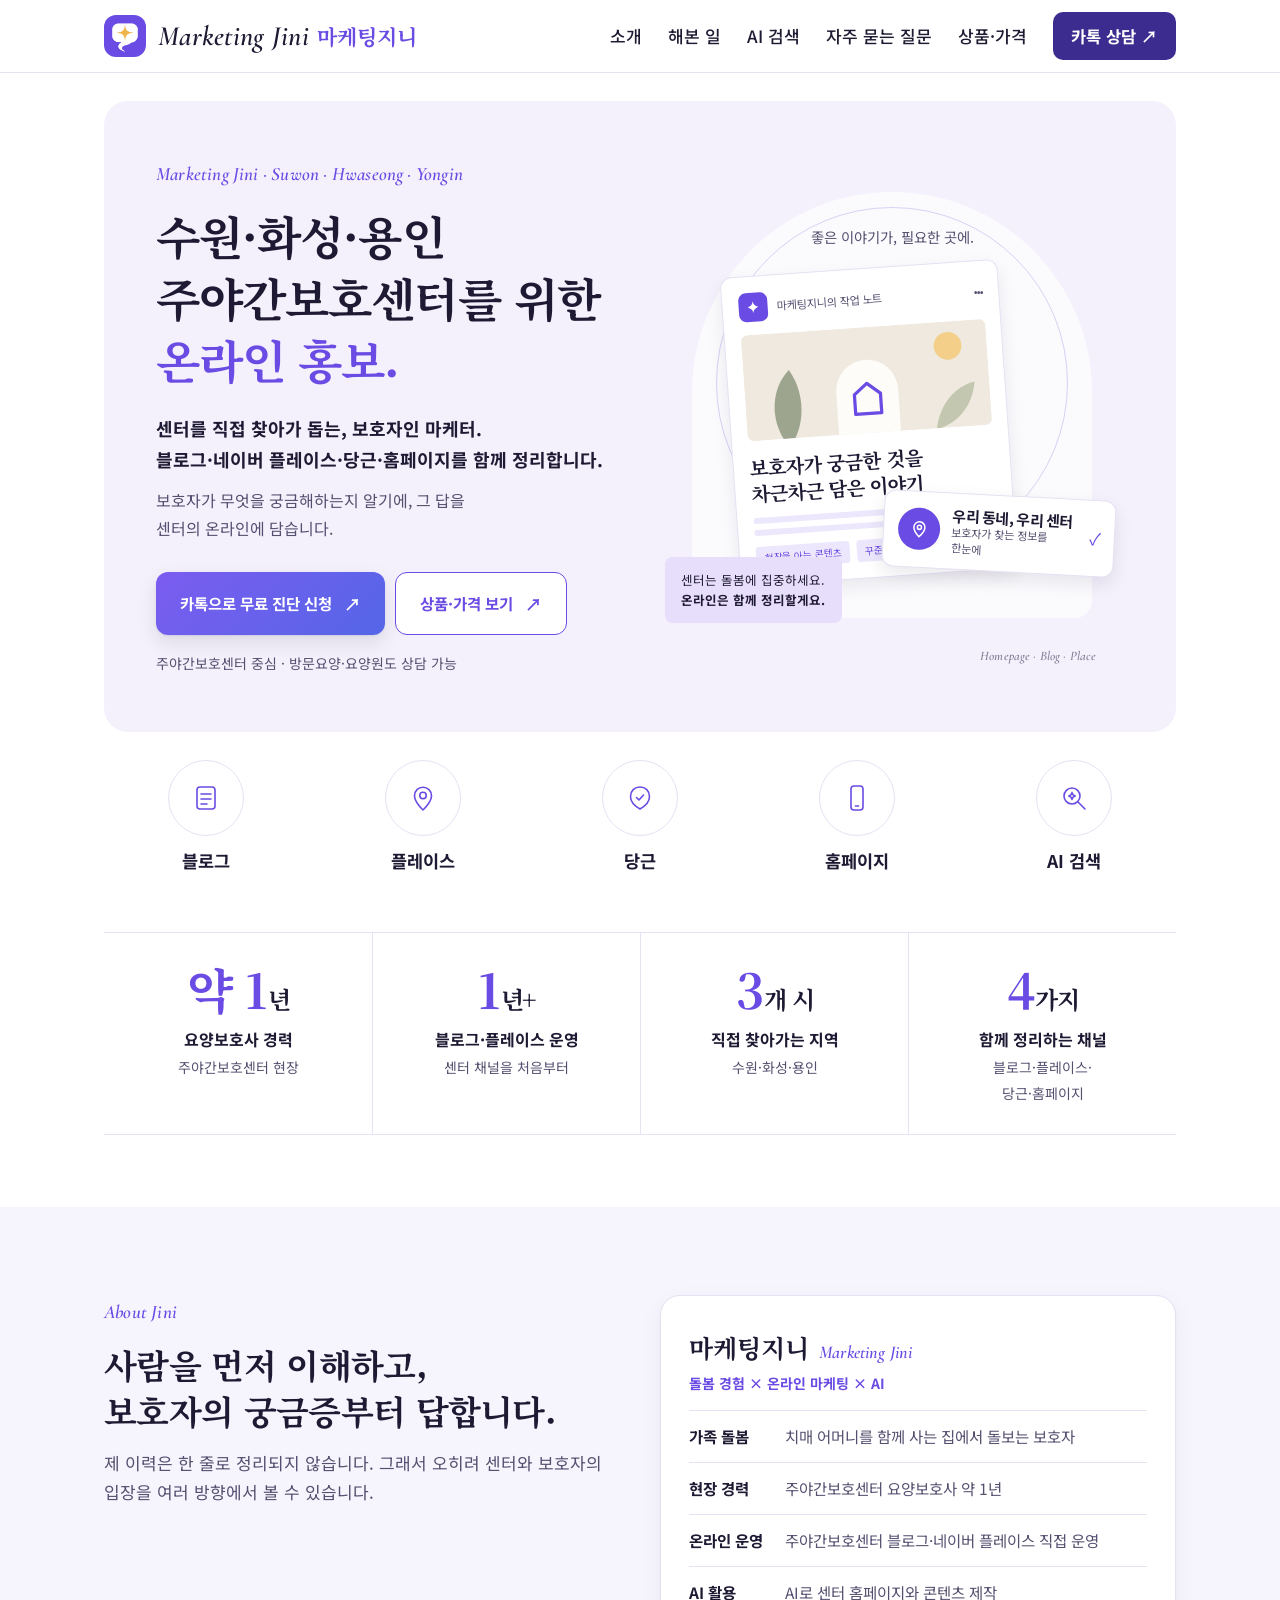
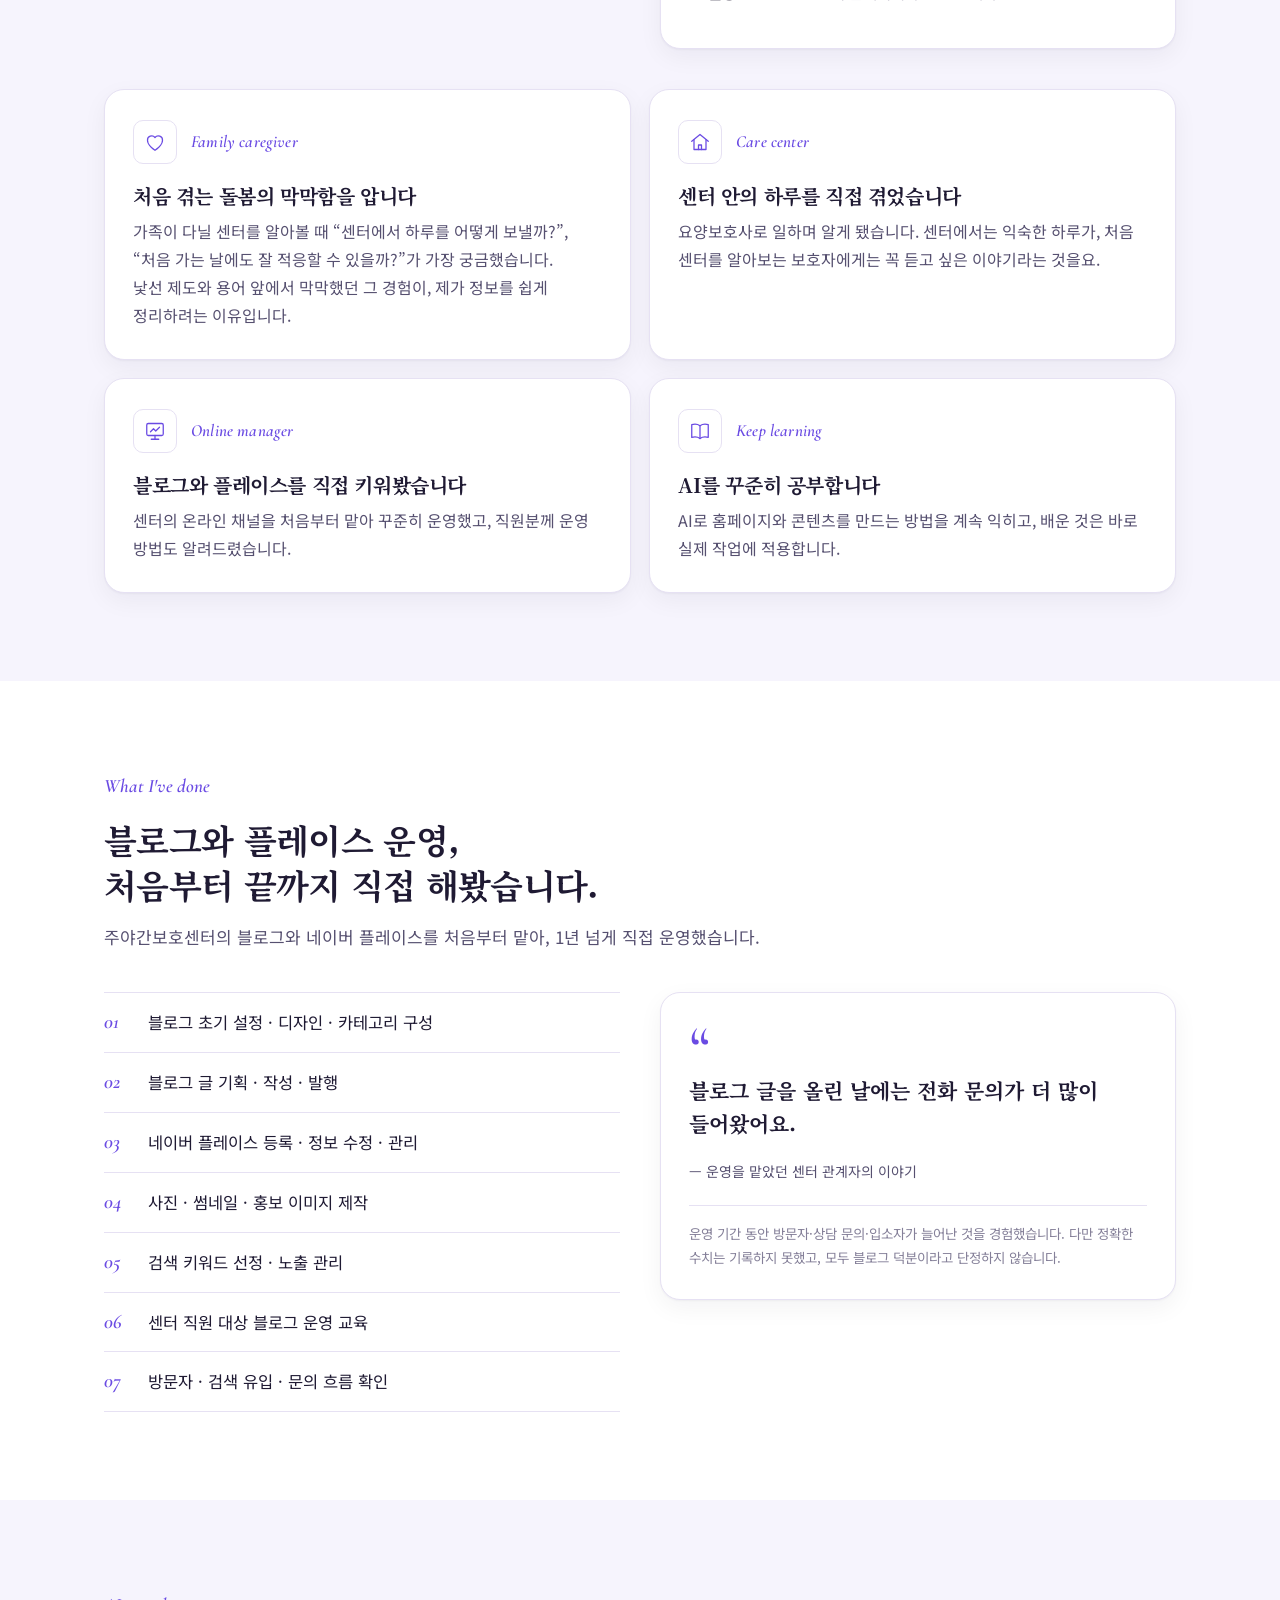
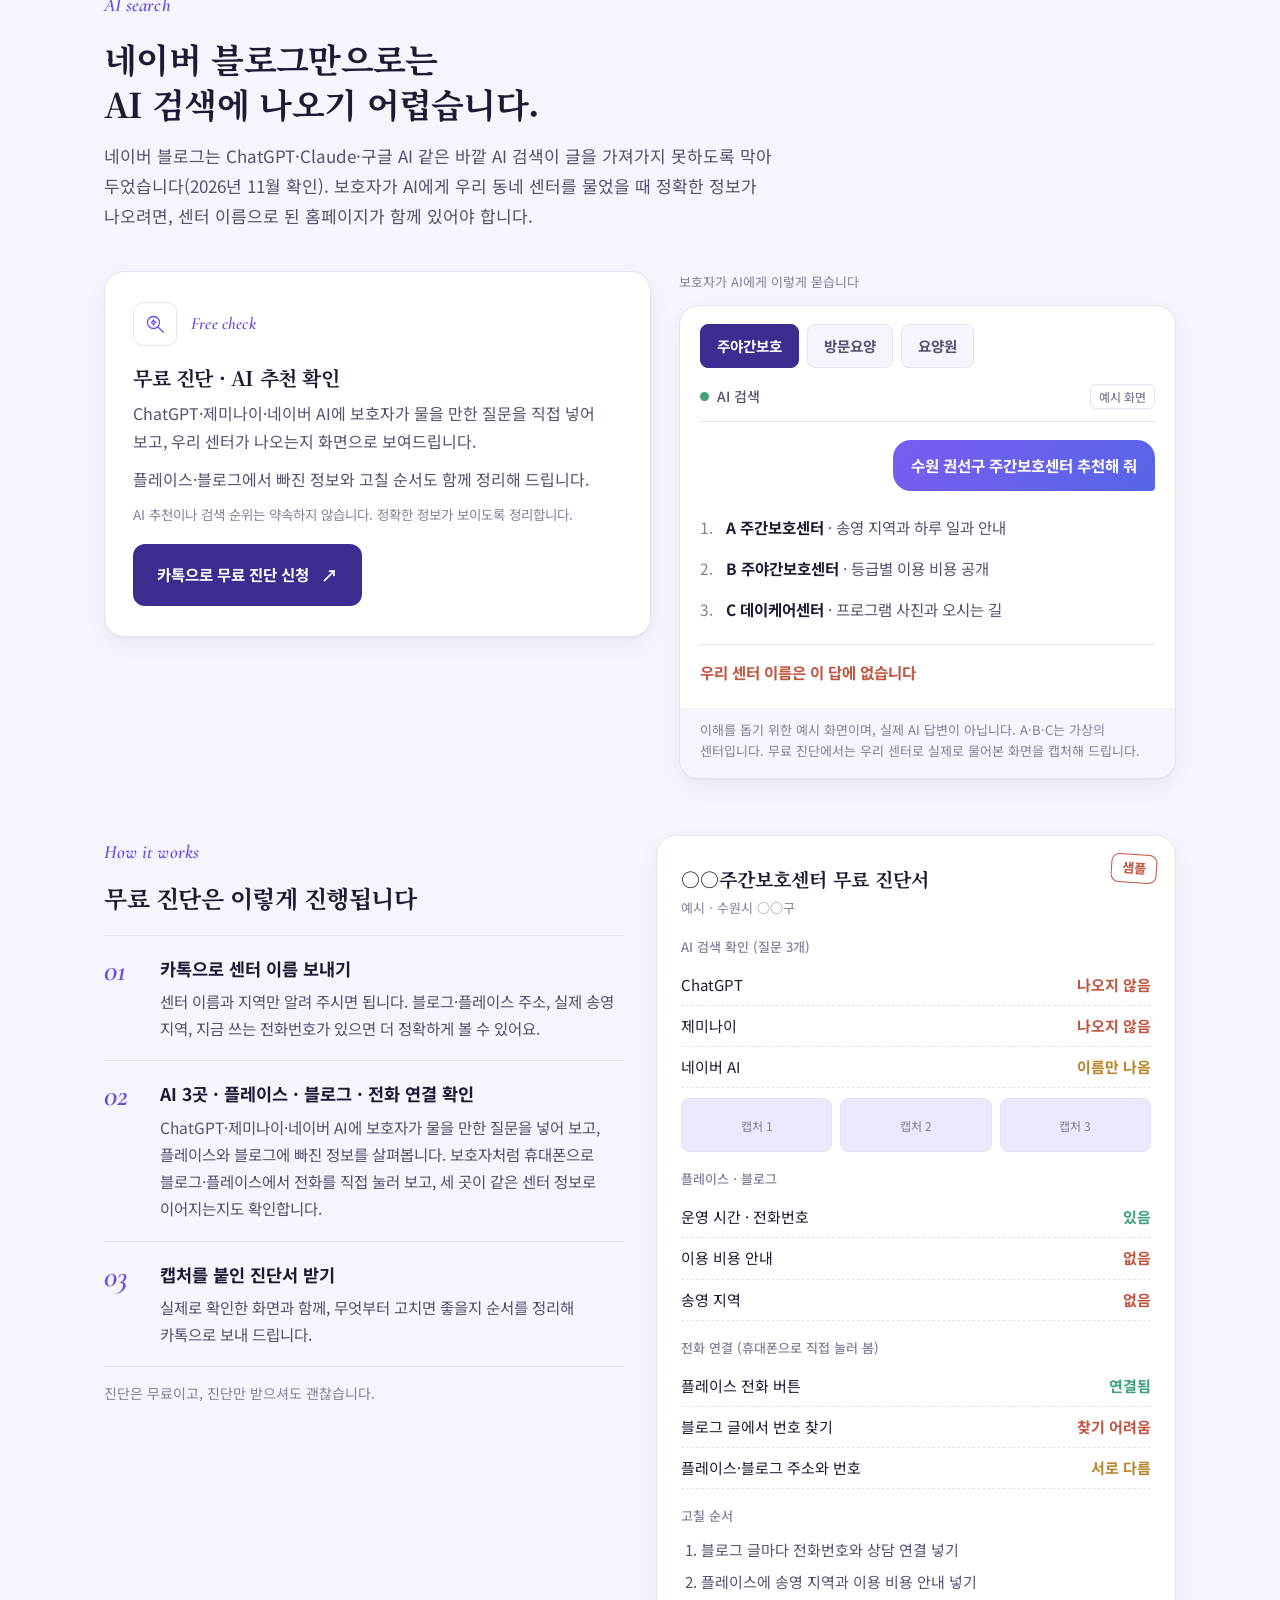
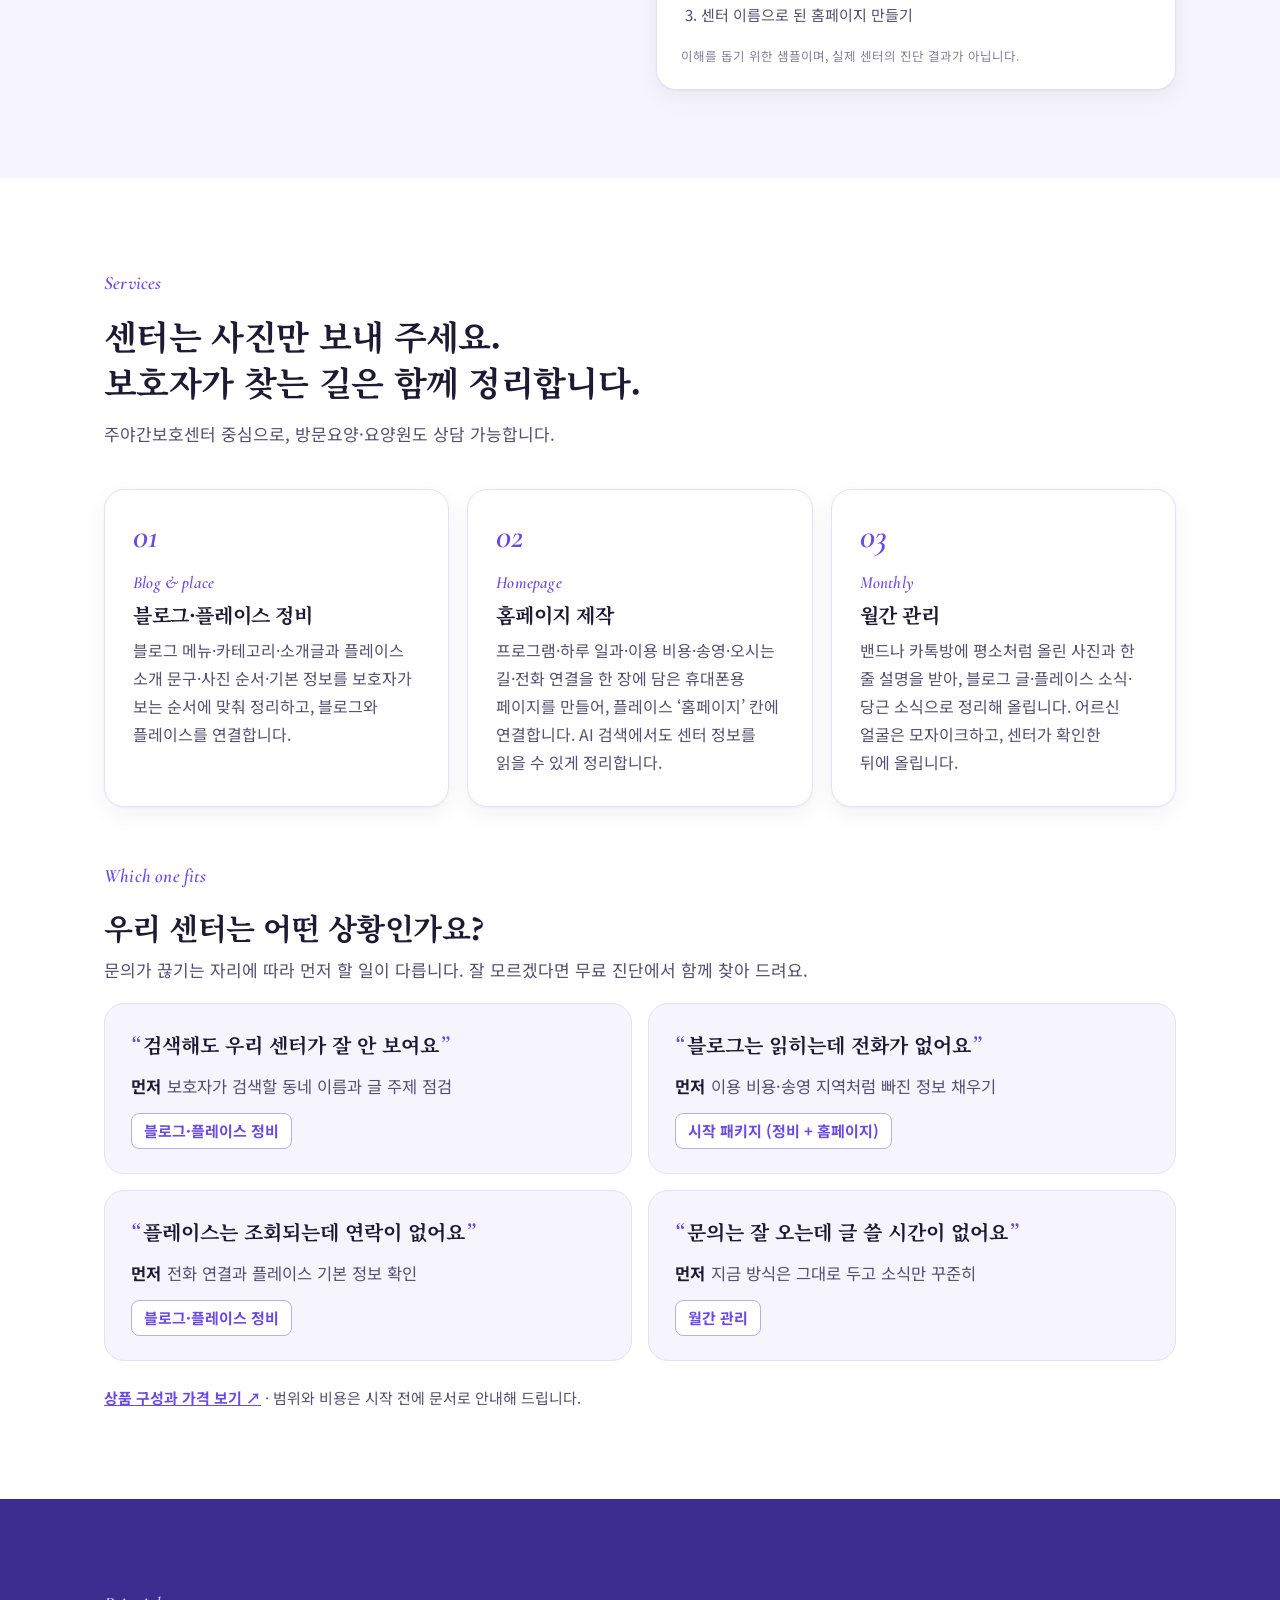
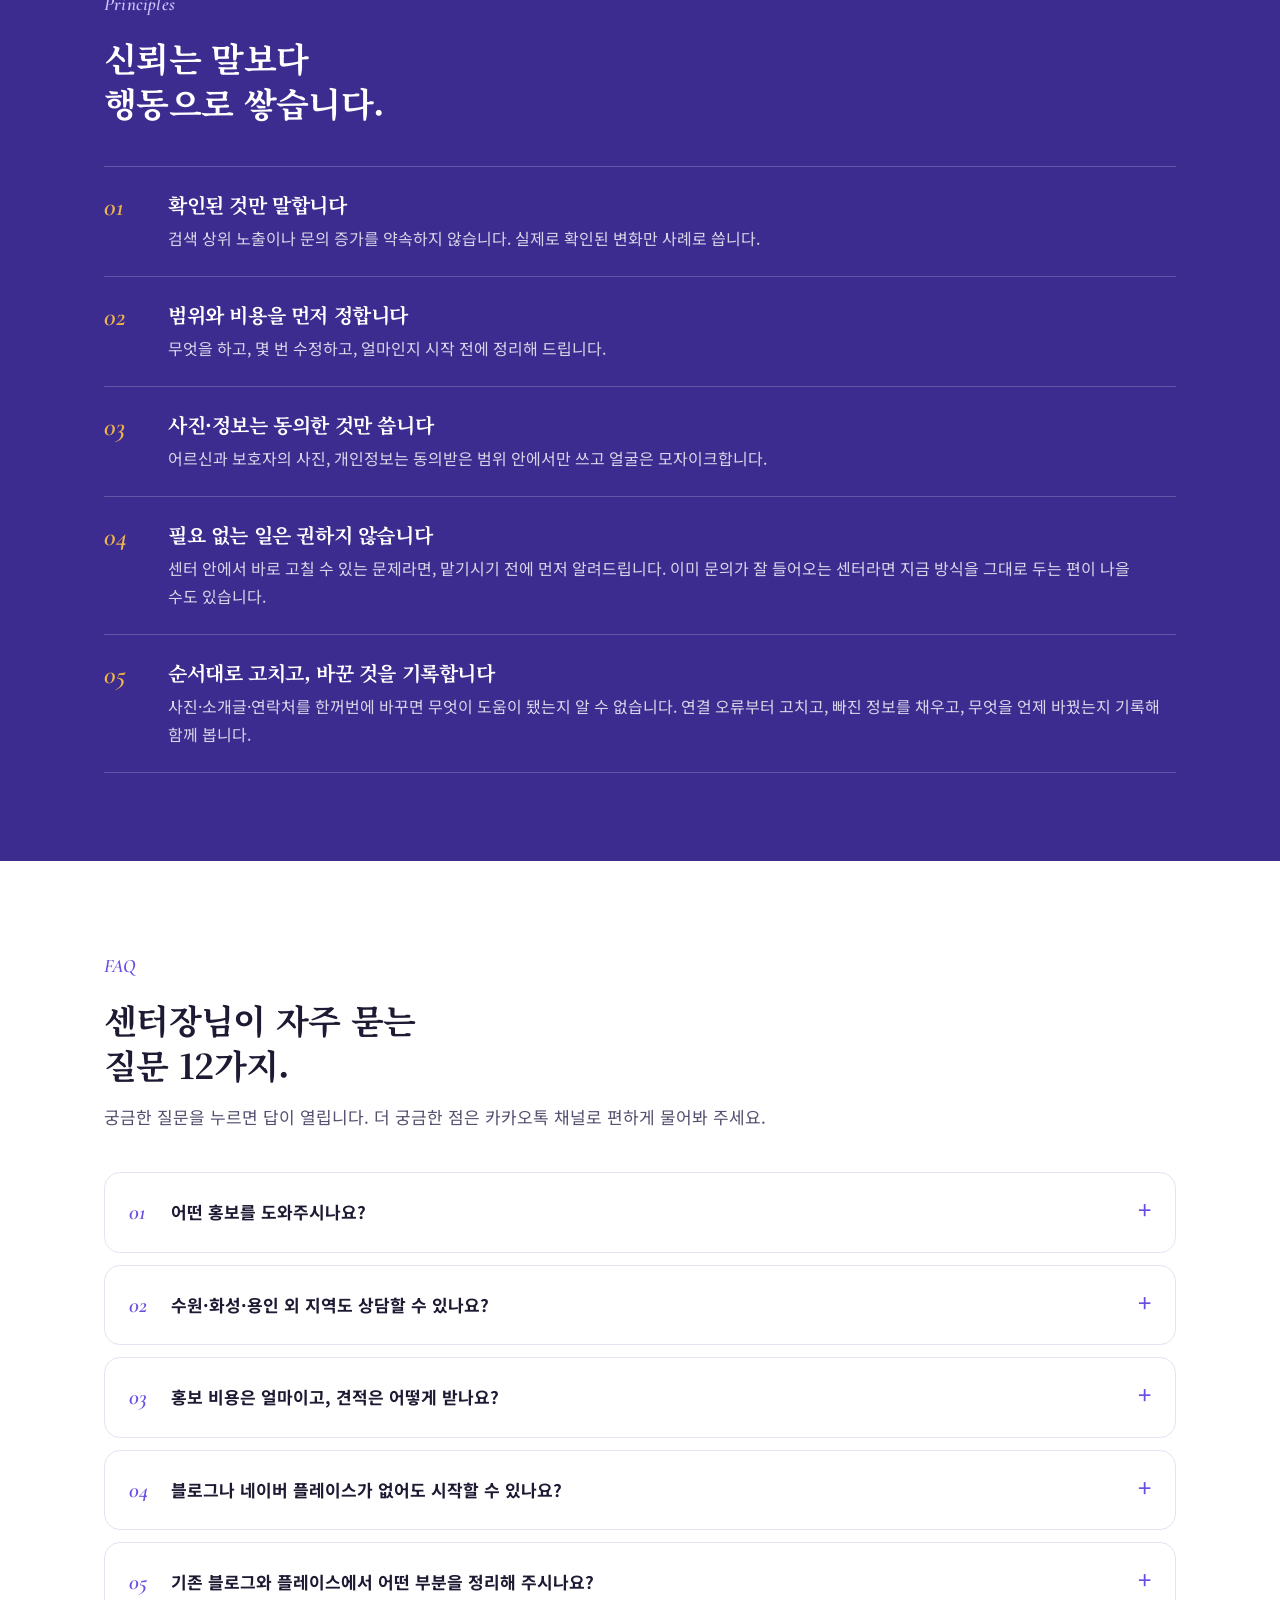
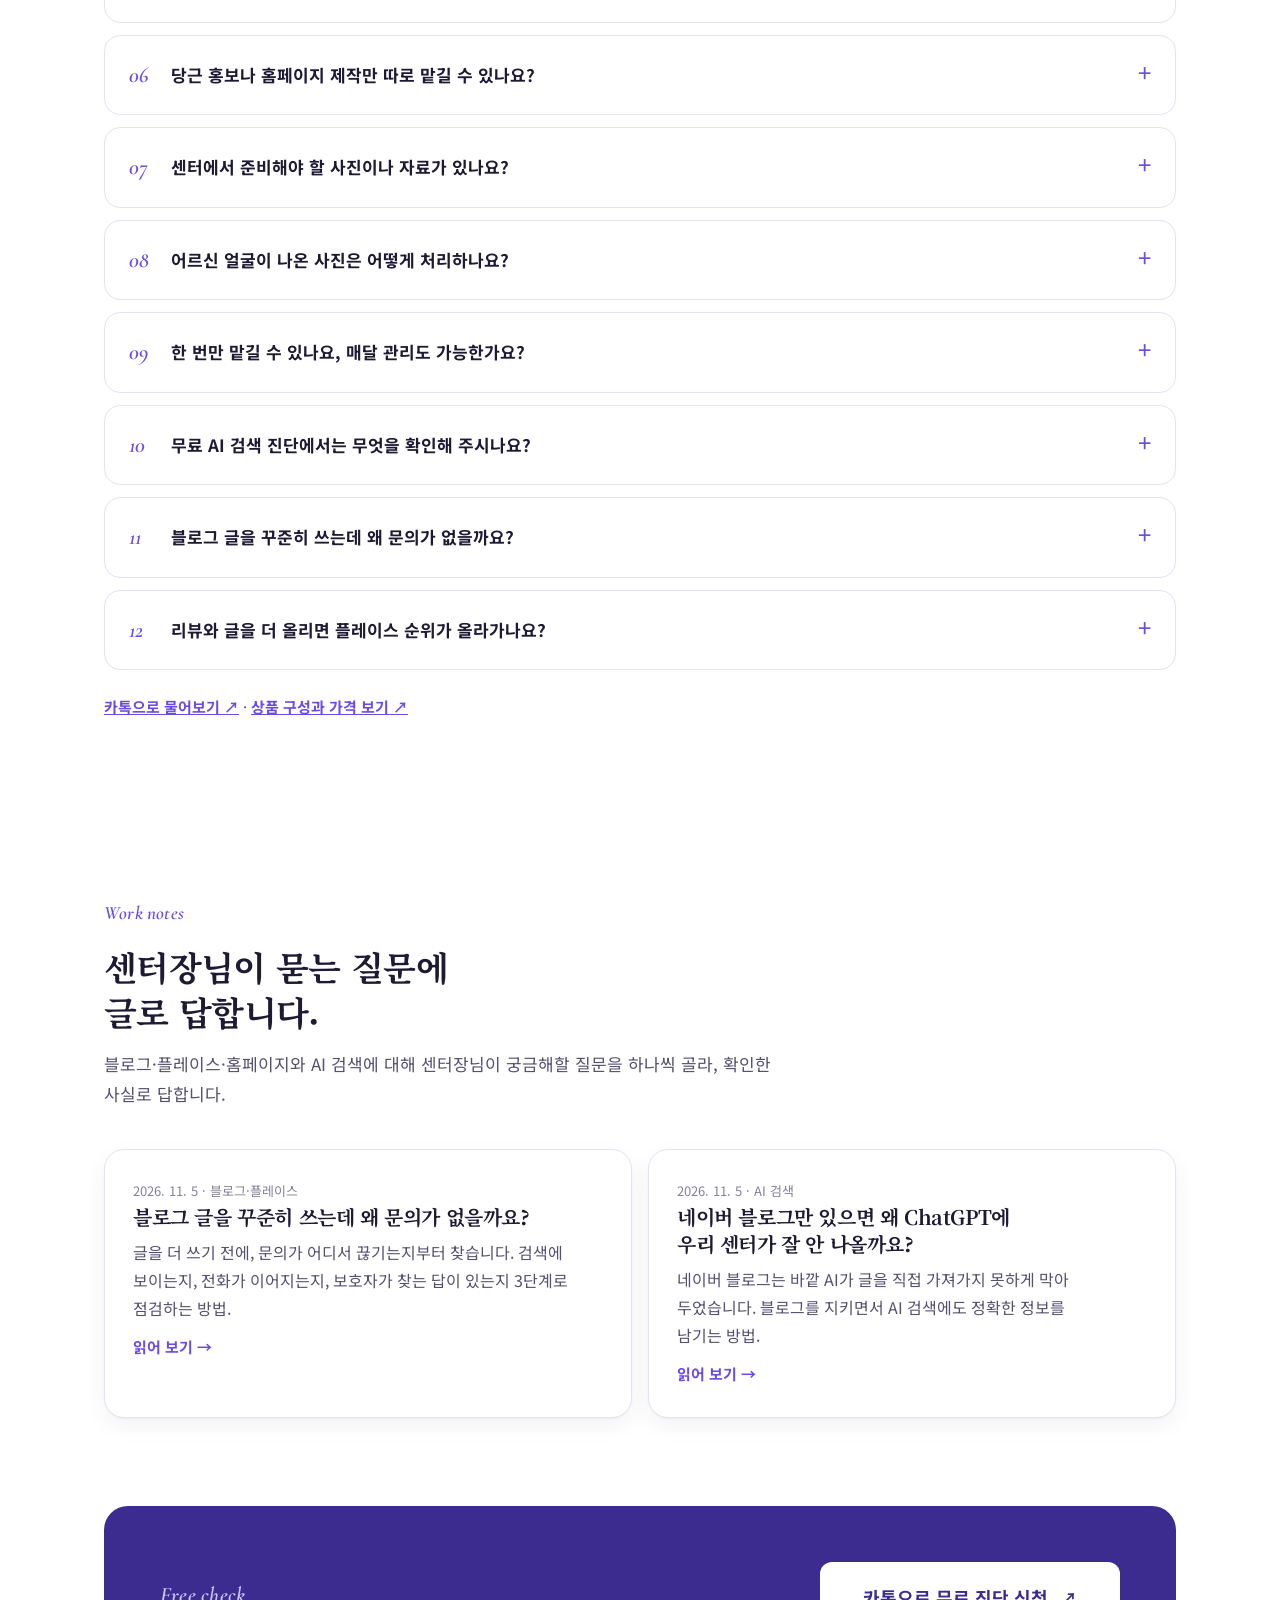
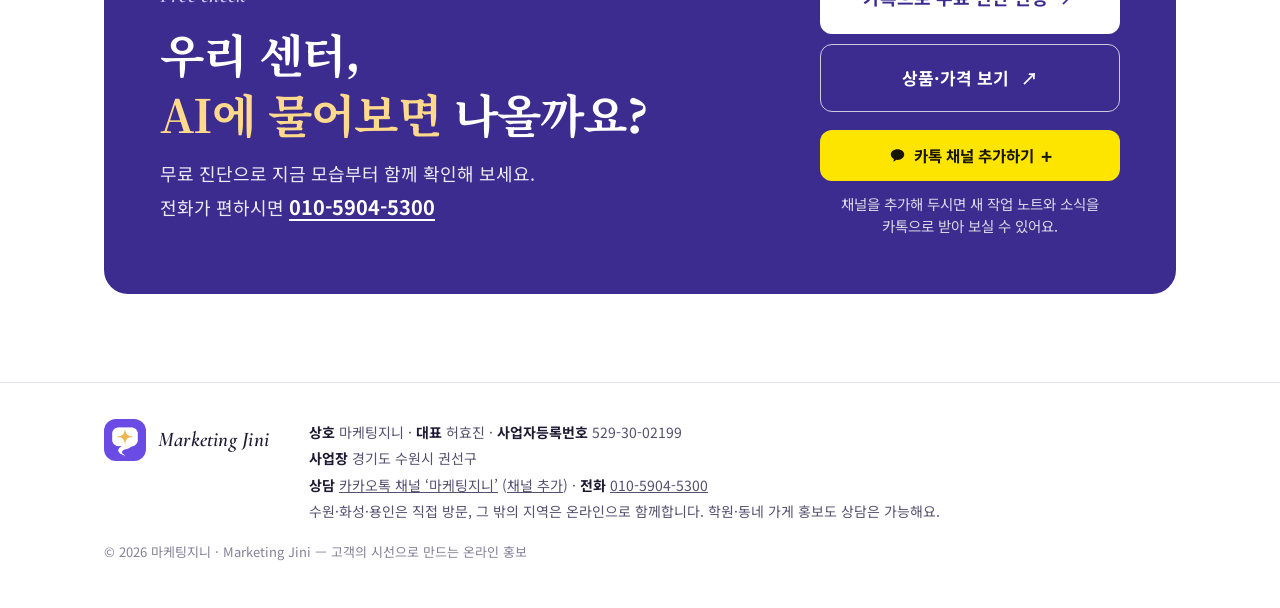
==== commit a5a9b842: "홈페이지 디자인 다듬기" ====
--- a/index.html
+++ b/index.html
@@ -36,8 +36,8 @@
     --on-dark-line: rgba(255, 255, 255, .2);
     --grad: linear-gradient(135deg, #7b5cf0 0%, #5566e8 100%);
     --grad-deep: linear-gradient(135deg, #3d2c8f 0%, #2f3a9e 100%);
-    --hero: linear-gradient(120deg, #eee9fd 0%, #f3effc 55%, #fbefdc 100%);
-    --shadow: 0 12px 32px rgba(76, 56, 170, .10);
+    --hero: #f4f1fc;
+    --shadow: 0 1px 2px rgba(20, 16, 40, .04), 0 8px 24px rgba(20, 16, 40, .05);
     --i-bg: #ece7fc; --i-line: #d9d0f5; --i-note: #e6defb; --i-beige: #efe9df;
     --i-leaf: #9da58e; --i-leaf2: #c4c7b0; --i-sun: #f3cf8a; --i-house: #fdfcf8;
   }
@@ -45,7 +45,7 @@
     :root:not([data-theme="light"]) {
       --bg: #16141f; --soft: #1d1a29; --lav: #262238; --ink: #f2effa; --ink-soft: #bdb6d2; --ink-faint: #8f88a6;
       --line: #322d45; --violet: #ab97ff;
-      --hero: linear-gradient(120deg, #241e3d 0%, #1f1b31 60%, #2a2219 100%);
+      --hero: #1f1b2e;
       --shadow: 0 12px 32px rgba(0, 0, 0, .35);
       --i-bg: #2a2540; --i-line: #3d3657; --i-note: #352d52; --i-beige: #34312c;
       --i-leaf: #7b8270; --i-leaf2: #5f6454; --i-sun: #8a7240; --i-house: #4a4741;
@@ -54,7 +54,7 @@
   :root[data-theme="dark"] {
     --bg: #16141f; --soft: #1d1a29; --lav: #262238; --ink: #f2effa; --ink-soft: #bdb6d2; --ink-faint: #8f88a6;
     --line: #322d45; --violet: #ab97ff;
-    --hero: linear-gradient(120deg, #241e3d 0%, #1f1b31 60%, #2a2219 100%);
+    --hero: #1f1b2e;
     --shadow: 0 12px 32px rgba(0, 0, 0, .35);
     --i-bg: #2a2540; --i-line: #3d3657; --i-note: #352d52; --i-beige: #34312c;
     --i-leaf: #7b8270; --i-leaf2: #5f6454; --i-sun: #8a7240; --i-house: #4a4741;
@@ -74,15 +74,18 @@
   .wrap { max-width: 1120px; margin: 0 auto; padding: 0 24px; }
 
   .eyebrow { display: block; font-size: 19px; color: var(--violet); margin-bottom: 14px; }
-  .label { font-size: 12px; letter-spacing: 1.6px; color: var(--ink-faint); font-weight: 500; }
+  .label { font-size: 17px; color: var(--violet); }
+  .meta { display: block; font-size: 13px; color: var(--ink-faint); }
 
   /* 버튼 */
   .btns { display: flex; flex-wrap: wrap; gap: 10px; }
   .btn {
     display: inline-flex; align-items: center; gap: 12px; text-decoration: none;
-    background: var(--grad); color: #fff; font-weight: 700; font-size: 15.5px;
-    padding: 15px 24px; border-radius: 14px; box-shadow: 0 10px 24px rgba(91, 80, 230, .28);
-  }
+    background: var(--violet-deep); color: #fff; font-weight: 700; font-size: 15.5px;
+    padding: 16px 24px; border-radius: 12px; transition: background-color .15s, transform .15s;
+  }
+  .btn:active { transform: scale(.98); }
+  .hero .btn:not(.ghost) { background: var(--grad); box-shadow: 0 1px 2px rgba(20, 16, 40, .08), 0 8px 20px rgba(20, 16, 40, .10); }
   .btn.ghost { background: var(--bg); color: var(--violet); border: 1.5px solid var(--violet); box-shadow: none; }
   .btn span { font-size: 17px; }
 
@@ -90,19 +93,19 @@
   .top { position: sticky; top: 0; z-index: 10; background: color-mix(in srgb, var(--bg) 92%, transparent); backdrop-filter: blur(8px); border-bottom: 1px solid var(--line); }
   .top .wrap { display: flex; align-items: center; justify-content: space-between; height: 72px; }
   .logo { display: flex; align-items: center; gap: 12px; text-decoration: none; }
-  .mark { width: 42px; height: 42px; border-radius: 12px; display: block; box-shadow: 0 8px 18px rgba(106, 75, 227, .28); flex: 0 0 auto; }
+  .mark { width: 42px; height: 42px; border-radius: 12px; display: block; flex: 0 0 auto; }
   .logo .en { font-size: 28px; color: var(--ink); line-height: 1; }
   .logo b { font-family: "Noto Serif KR", serif; font-size: 21px; color: var(--violet); margin-left: 8px; }
   .top nav { display: flex; align-items: center; gap: 26px; font-size: 17px; }
   .top nav a { text-decoration: none; color: var(--ink); font-weight: 500; }
   .top nav a:hover { color: var(--violet); }
-  .top nav .cta { color: #fff; background: var(--grad); border-radius: 12px; padding: 10px 18px; font-weight: 700; font-size: 16.5px; }
+  .top nav .cta { color: #fff; background: var(--violet-deep); border-radius: 10px; padding: 10px 18px; font-weight: 700; font-size: 16.5px; }
   @media (max-width: 1060px) { .top nav a:not(.cta) { display: none; } }
   @media (max-width: 760px) { .logo .en { font-size: 22px; } .logo b { display: none; } }
 
   /* 첫 화면 */
   .hero { padding: 28px 0 8px; }
-  .hero-panel { background: var(--hero); border-radius: 28px; padding: 56px 52px; display: grid; grid-template-columns: 1fr 1fr; gap: 40px; align-items: center; }
+  .hero-panel { background: var(--hero); border-radius: 24px; padding: 56px 52px; display: grid; grid-template-columns: 1fr 1fr; gap: 40px; align-items: center; }
   .hero h1 { font-size: clamp(30px, 4.4vw, 46px); margin-bottom: 22px; }
   .hero h1 em { font-style: normal; color: var(--violet); }
   .hero .strong { font-size: 18px; font-weight: 700; margin-bottom: 10px; }
@@ -149,14 +152,13 @@
   .stage > * { position: absolute; }
   .arch { inset: 6% 7% 4% 7%; background: color-mix(in srgb, var(--bg) 70%, transparent); border-radius: 46cqw 46cqw 4cqw 4cqw; }
   .ring { left: 12%; top: 9%; width: 76%; aspect-ratio: 1; border: 1px solid var(--i-line); border-radius: 50%; }
-  .i-tag { top: 13%; left: 0; right: 0; text-align: center; font-size: 3.1cqw; letter-spacing: .25cqw; color: var(--ink-soft); }
-  .i-spark { right: 4%; top: 11%; width: 10cqw; fill: var(--gold); }
+  .i-tag { top: 13%; left: 0; right: 0; text-align: center; font-size: 3.1cqw; color: var(--ink-soft); }
   .post {
     left: 15%; top: 22%; width: 60%; padding: 3.4cqw; transform: rotate(-4deg);
-    background: var(--bg); border: 1px solid var(--line); border-radius: 2.4cqw; box-shadow: 0 2cqw 5cqw rgba(70, 50, 140, .14);
+    background: var(--bg); border: 1px solid var(--line); border-radius: 2.4cqw; box-shadow: 0 1.6cqw 4cqw rgba(20, 16, 40, .08);
   }
   .p-head { display: flex; align-items: center; gap: 1.8cqw; font-size: 2.4cqw; color: var(--ink-soft); margin-bottom: 2.6cqw; }
-  .p-avatar { width: 6.4cqw; height: 6.4cqw; border-radius: 1.6cqw; background: var(--grad); display: grid; place-items: center; flex: 0 0 auto; }
+  .p-avatar { width: 6.4cqw; height: 6.4cqw; border-radius: 1.6cqw; background: var(--violet); display: grid; place-items: center; flex: 0 0 auto; }
   .p-avatar svg { width: 3.6cqw; fill: #fff; }
   .p-dots { margin-left: auto; letter-spacing: -.2cqw; }
   .p-pic { display: block; width: 100%; height: auto; margin-bottom: 3cqw; }
@@ -167,9 +169,9 @@
   .p-chips span { font-size: 2.1cqw; color: var(--violet); background: var(--i-bg); padding: .8cqw 1.8cqw; border-radius: .8cqw; white-space: nowrap; }
   .place {
     right: 2%; top: 70%; width: 50%; display: flex; align-items: center; gap: 2.6cqw; padding: 2.6cqw 3cqw;
-    transform: rotate(3deg); background: var(--bg); border: 1px solid var(--line); border-radius: 2.4cqw; box-shadow: 0 2cqw 5cqw rgba(70, 50, 140, .16);
-  }
-  .pl-icon { width: 9cqw; height: 9cqw; border-radius: 50%; background: var(--grad); display: grid; place-items: center; flex: 0 0 auto; }
+    transform: rotate(3deg); background: var(--bg); border: 1px solid var(--line); border-radius: 2.4cqw; box-shadow: 0 1.6cqw 4cqw rgba(20, 16, 40, .09);
+  }
+  .pl-icon { width: 9cqw; height: 9cqw; border-radius: 50%; background: var(--violet); display: grid; place-items: center; flex: 0 0 auto; }
   .pl-icon svg { width: 4.4cqw; fill: none; stroke: #fff; stroke-width: 1.8; }
   .pl-text b { display: block; font-size: 3.2cqw; letter-spacing: -.15cqw; line-height: 1.3; }
   .pl-text small { display: block; font-size: 2.4cqw; color: var(--ink-soft); line-height: 1.4; }
@@ -181,10 +183,9 @@
   .quick { display: grid; grid-template-columns: repeat(5, 1fr); gap: 12px; padding: 28px 0 8px; }
   .quick a { display: flex; flex-direction: column; align-items: center; gap: 10px; text-decoration: none; font-size: 17.5px; font-weight: 700; color: var(--ink); }
   .quick .ic { width: 76px; height: 76px; border-radius: 50%; border: 1.5px solid var(--line); background: var(--bg); display: grid; place-items: center; }
-  .quick .ic svg { width: 32px; height: 32px; fill: none; stroke-width: 1.8; stroke-linecap: round; stroke-linejoin: round; }
-  .quick a:first-child .ic { background: var(--grad); border-color: transparent; box-shadow: 0 10px 22px rgba(91, 80, 230, .3); }
-  .quick a:first-child .ic svg { stroke: #fff; }
-  .quick a:first-child { font-weight: 700; }
+  .quick .ic svg { width: 32px; height: 32px; fill: none; stroke: var(--violet); stroke-width: 1.6; stroke-linecap: round; stroke-linejoin: round; }
+  .quick .ic { transition: border-color .15s, background-color .15s; }
+  .quick a:hover .ic { border-color: var(--violet); background: var(--soft); }
   @media (max-width: 560px) { .quick { gap: 6px; } .quick .ic { width: 58px; height: 58px; } .quick .ic svg { width: 26px; height: 26px; } .quick a { font-size: 14.5px; } }
 
   /* 섹션 공통 */
@@ -199,7 +200,7 @@
   .grid-2 { display: grid; grid-template-columns: repeat(2, 1fr); gap: 18px; }
   .card { background: var(--bg); border: 1px solid var(--line); border-radius: 20px; padding: 30px 28px; box-shadow: var(--shadow); }
   .card .top-line { display: flex; align-items: center; gap: 14px; margin-bottom: 18px; }
-  .chip-ic { width: 46px; height: 46px; border-radius: 14px; background: var(--lav); display: grid; place-items: center; flex: 0 0 auto; }
+  .chip-ic { width: 44px; height: 44px; border-radius: 10px; background: transparent; border: 1px solid var(--line); display: grid; place-items: center; flex: 0 0 auto; }
   .chip-ic svg { width: 24px; height: 24px; stroke: var(--violet); fill: none; stroke-width: 1.7; stroke-linecap: round; stroke-linejoin: round; }
   .card h3 { font-size: 20px; margin-bottom: 8px; }
   .card p { color: var(--ink-soft); font-size: 16px; }
@@ -259,9 +260,9 @@
   .chat { background: var(--bg); border: 1px solid var(--line); border-radius: 20px; box-shadow: var(--shadow); overflow: hidden; }
   .chat-tabs { display: flex; flex-wrap: wrap; gap: 8px; padding: 18px 20px 0; }
   .chat > input { position: absolute; opacity: 0; pointer-events: none; }
-  .chat-tabs label { cursor: pointer; font-size: 14.5px; font-weight: 700; padding: 8px 16px; border-radius: 999px; background: var(--lav); color: var(--ink-soft); }
+  .chat-tabs label { cursor: pointer; font-size: 14.5px; font-weight: 700; padding: 8px 16px; border-radius: 8px; background: var(--soft); border: 1px solid var(--line); color: var(--ink-soft); }
   #ct1:focus-visible ~ .chat-tabs [for="ct1"], #ct2:focus-visible ~ .chat-tabs [for="ct2"], #ct3:focus-visible ~ .chat-tabs [for="ct3"] { outline: 2px solid var(--violet); outline-offset: 2px; }
-  #ct1:checked ~ .chat-tabs [for="ct1"], #ct2:checked ~ .chat-tabs [for="ct2"], #ct3:checked ~ .chat-tabs [for="ct3"] { background: var(--grad); color: #fff; }
+  #ct1:checked ~ .chat-tabs [for="ct1"], #ct2:checked ~ .chat-tabs [for="ct2"], #ct3:checked ~ .chat-tabs [for="ct3"] { background: var(--violet-deep); border-color: var(--violet-deep); color: #fff; }
   .chat-bar { display: flex; align-items: center; gap: 8px; margin: 16px 20px 0; padding-bottom: 12px; border-bottom: 1px solid var(--line); font-size: 14px; color: var(--ink-soft); font-weight: 500; }
   .chat-bar i { width: 9px; height: 9px; border-radius: 50%; background: #3fa37a; display: block; }
   .chat-bar em { margin-left: auto; font-style: normal; font-size: 12px; color: var(--ink-faint); border: 1px solid var(--line); border-radius: 6px; padding: 1px 8px; }
@@ -293,7 +294,7 @@
   .report .stamp { position: absolute; top: 18px; right: 18px; font-size: 13px; font-weight: 700; color: var(--warn); border: 1.5px solid var(--warn); border-radius: 8px; padding: 2px 10px; transform: rotate(4deg); }
   .report .r-title { font-family: "Noto Serif KR", serif; font-weight: 700; font-size: 19px; padding-right: 64px; }
   .report .r-date { font-size: 13px; color: var(--ink-faint); margin: 2px 0 16px; }
-  .report h4 { margin: 16px 0 6px; font-size: 13px; letter-spacing: 1.2px; color: var(--ink-faint); font-weight: 500; }
+  .report h4 { margin: 16px 0 6px; font-size: 13px; color: var(--ink-faint); font-weight: 500; }
   .r-rows { list-style: none; padding: 0; margin: 0; font-size: 15px; }
   .r-rows li { display: flex; justify-content: space-between; gap: 12px; padding: 7px 0; border-bottom: 1px dashed var(--line); }
   .r-rows .ok { color: #3fa37a; font-weight: 700; white-space: nowrap; }
@@ -312,7 +313,7 @@
     .dock { display: grid; grid-template-columns: 1fr 1fr; gap: 8px; position: fixed; left: 0; right: 0; bottom: 0; z-index: 20; padding: 10px 16px calc(10px + env(safe-area-inset-bottom)); background: color-mix(in srgb, var(--bg) 94%, transparent); backdrop-filter: blur(8px); border-top: 1px solid var(--line); }
     .dock a { display: flex; align-items: center; justify-content: center; gap: 8px; text-decoration: none; font-weight: 700; font-size: 16px; border-radius: 12px; padding: 13px 8px; }
     .dock .call { color: var(--violet); border: 1.5px solid var(--violet); background: var(--bg); }
-    .dock .talk { color: #fff; background: var(--grad); }
+    .dock .talk { color: #fff; background: var(--violet-deep); }
     .dock svg { width: 19px; height: 19px; fill: none; stroke: currentColor; stroke-width: 2; stroke-linecap: round; stroke-linejoin: round; }
     body { padding-bottom: calc(74px + env(safe-area-inset-bottom)); }
   }
@@ -320,7 +321,7 @@
   /* 할 수 있는 일 */
   .svc-grid { display: grid; grid-template-columns: repeat(3, 1fr); gap: 18px; }
   .svc-grid .no { font-family: "Cormorant Garamond", serif; font-style: italic; font-weight: 600; font-size: 34px; color: var(--violet); line-height: 1; margin-bottom: 14px; display: block; }
-  .svc-grid .label { display: block; margin-bottom: 8px; }
+  .svc-grid .label { display: block; margin-bottom: 4px; }
   .svc-note { margin-top: 24px; font-size: 15px; color: var(--ink-soft); }
   .svc-note a { color: var(--violet); font-weight: 700; }
   @media (max-width: 860px) { .svc-grid { grid-template-columns: 1fr; } }
@@ -336,11 +337,11 @@
   .fit .sit::after { content: "”"; color: var(--violet); margin-left: 2px; }
   .fit .todo { font-size: 16.5px; color: var(--ink-soft); }
   .fit .todo b { color: var(--ink); font-weight: 700; margin-right: 6px; }
-  .fit .pick { margin-top: auto; align-self: flex-start; font-size: 15px; font-weight: 700; color: var(--violet); background: var(--bg); border: 1px solid color-mix(in srgb, var(--violet) 35%, var(--line)); border-radius: 999px; padding: 5px 14px; }
+  .fit .pick { margin-top: auto; align-self: flex-start; font-size: 15px; font-weight: 700; color: var(--violet); background: var(--bg); border: 1px solid color-mix(in srgb, var(--violet) 35%, var(--line)); border-radius: 8px; padding: 4px 12px; }
   @media (max-width: 760px) { .fit { grid-template-columns: 1fr; } }
 
   /* 원칙 (진한 보라) */
-  .principles { background: var(--grad-deep); color: #fff; }
+  .principles { background: var(--violet-deep); color: #fff; }
   .principles .eyebrow { color: #cfc4ff; }
   .principles .head h2 { color: #fff; }
   .steps { list-style: none; padding: 0; border-top: 1px solid var(--on-dark-line); }
@@ -350,7 +351,10 @@
   .steps p { color: var(--on-dark-soft); font-size: 16px; }
 
   /* 작업 노트 목록 */
-  .notes { list-style: none; padding: 0; margin: 0; display: grid; gap: 14px; max-width: 820px; }
+  .notes { list-style: none; padding: 0; margin: 0; display: grid; grid-template-columns: repeat(2, 1fr); gap: 16px; }
+  .notes > li { display: flex; }
+  .notes .note-card { flex: 1; }
+  @media (max-width: 760px) { .notes { grid-template-columns: 1fr; } }
   .note-card { display: block; text-decoration: none; color: var(--ink); transition: border-color .15s; }
   .note-card:hover { border-color: color-mix(in srgb, var(--violet) 45%, var(--line)); }
   .note-card .label { display: block; margin-bottom: 8px; }
@@ -365,9 +369,7 @@
   @media (max-width: 560px) { .blog-card { grid-template-columns: 1fr; } .blog-card svg { display: none; } }
 
   /* 마지막 안내 */
-  .cta-band { position: relative; overflow: hidden; background: var(--grad-deep); color: #fff; border-radius: 30px; padding: 60px 56px; display: flex; flex-wrap: wrap; align-items: center; justify-content: space-between; gap: 32px; box-shadow: 0 24px 50px rgba(47, 42, 140, .28); }
-  .cta-band::before { content: ""; position: absolute; right: -120px; top: -160px; width: 460px; height: 460px; border-radius: 50%; background: radial-gradient(circle, rgba(255, 255, 255, .22), rgba(255, 255, 255, 0) 70%); pointer-events: none; }
-  .cta-band::after { content: "✦"; position: absolute; right: 48px; top: 30px; font-size: 44px; color: var(--gold); line-height: 1; pointer-events: none; }
+  .cta-band { position: relative; overflow: hidden; background: var(--violet-deep); color: #fff; border-radius: 24px; padding: 56px; display: flex; flex-wrap: wrap; align-items: center; justify-content: space-between; gap: 32px; }
   .cta-band > * { position: relative; }
   .cta-band .en { font-size: 22px; color: #cfc4ff; display: block; margin-bottom: 10px; }
   .cta-band h2 { font-size: clamp(30px, 4.4vw, 46px); line-height: 1.3; color: #fff; }
@@ -375,7 +377,7 @@
   .cta-band p { color: rgba(255, 255, 255, .9); font-size: 18px; margin-top: 14px; }
   .cta-band .tel { color: #fff; font-weight: 700; font-size: 20px; text-decoration: underline; text-underline-offset: 4px; }
   .cta-band .btns { flex-direction: column; min-width: 280px; }
-  .cta-band .btn { background: #fff; color: #3d2c8f; box-shadow: 0 10px 24px rgba(0, 0, 0, .18); font-size: 17px; padding: 18px 26px; justify-content: center; }
+  .cta-band .btn { background: #fff; color: #3d2c8f; font-size: 17px; padding: 18px 26px; justify-content: center; }
   .cta-band .btn.line { background: transparent; color: #fff; border: 1.5px solid rgba(255,255,255,.75); box-shadow: none; }
   .cta-band .btn.kch { background: #fee500; color: #191600; gap: 7px; font-size: 15.5px; padding: 12px 20px; margin-top: 8px; box-shadow: none; }
   .cta-band .btn.kch svg { width: 19px; height: 19px; fill: #191600; flex: none; }
@@ -384,7 +386,7 @@
   .cta-band .kch-note { display: block; max-width: 300px; font-size: 14.5px; line-height: 1.55; color: rgba(255,255,255,.82); text-align: center; margin: 2px auto 0; }
   @media (max-width: 860px) { .cta-band .kch-note { max-width: none; } }
   @media (max-width: 860px) { .cta-band .btns { min-width: 0; width: 100%; } }
-  @media (max-width: 560px) { .cta-band { padding: 40px 24px; } .cta-band::after { right: 22px; top: 20px; font-size: 32px; } .cta-band p { font-size: 16.5px; } }
+  @media (max-width: 560px) { .cta-band { padding: 40px 24px; } .cta-band p { font-size: 16.5px; } }
 
   footer { border-top: 1px solid var(--line); padding: 36px 0 44px; font-size: 14px; color: var(--ink-soft); }
   footer .wrap { display: grid; grid-template-columns: auto 1fr; gap: 16px 40px; align-items: start; }
@@ -396,7 +398,7 @@
   footer .copy { grid-column: 1 / -1; color: var(--ink-faint); font-size: 13px; }
   @media (max-width: 720px) { footer .wrap { grid-template-columns: 1fr; } }
   /* 자주 묻는 질문 */
-  .faq-list { display: grid; gap: 12px; max-width: 900px; }
+  .faq-list { display: grid; gap: 12px; }
   .faq-list details { background: var(--bg); border: 1px solid var(--line); border-radius: 16px; padding: 0 24px; }
   .faq-list details[open] { border-color: color-mix(in srgb, var(--violet) 40%, var(--line)); }
   .faq-list summary { cursor: pointer; list-style: none; display: flex; align-items: baseline; gap: 14px; padding: 20px 0; font-weight: 700; font-size: 17px; color: var(--ink); }
@@ -486,7 +488,6 @@
           <div class="arch"></div>
           <div class="ring"></div>
           <p class="i-tag">좋은 이야기가, 필요한 곳에.</p>
-          <svg class="i-spark" viewBox="0 0 40 40" aria-hidden="true"><path d="M20 2c1 9.5 4.5 13.5 18 18-13.5 4.5-17 8.5-18 18-1-9.5-4.5-13.5-18-18C15.5 15.5 19 11.5 20 2Z"/></svg>
           <div class="post">
             <div class="p-head">
               <span class="p-avatar"><svg viewBox="0 0 24 24" aria-hidden="true"><path d="M12 3c.5 4.6 2 6.3 7.5 9-5.5 2.7-7 4.4-7.5 9-.5-4.6-2-6.3-7.5-9C10 9.3 11.5 7.6 12 3Z"/></svg></span>
@@ -518,10 +519,10 @@
 
     <nav class="quick" aria-label="함께 정리하는 곳">
       <a href="#services"><span class="ic"><svg viewBox="0 0 32 32"><rect x="7" y="5" width="18" height="22" rx="3"/><path d="M11 12h10M11 17h10M11 22h6"/></svg></span>블로그</a>
-      <a href="#services"><span class="ic"><svg viewBox="0 0 32 32" style="stroke:#3fa37a"><path d="M16 28s-8.5-7.8-8.5-14.3a8.5 8.5 0 0 1 17 0C24.5 20.2 16 28 16 28Z"/><circle cx="16" cy="13.5" r="3.2"/></svg></span>플레이스</a>
-      <a href="#services"><span class="ic"><svg viewBox="0 0 32 32" style="stroke:#e8823a"><path d="M16 5c5.5 0 9.5 4 9.5 9.5 0 6.5-6 10.5-9.5 12.5-3.5-2-9.5-6-9.5-12.5C6.5 9 10.5 5 16 5Z"/><path d="M12.5 15.5 15 18l4.5-5"/></svg></span>당근</a>
-      <a href="#services"><span class="ic"><svg viewBox="0 0 32 32" style="stroke:#5566e8"><rect x="10" y="4" width="12" height="24" rx="3"/><path d="M14.5 24h3"/></svg></span>홈페이지</a>
-      <a href="#ai"><span class="ic"><svg viewBox="0 0 32 32" style="stroke:#b8862b"><circle cx="14" cy="14" r="8"/><path d="m20 20 7 7"/><path d="M14 10.5c.3 2 1.2 3 3.2 3.5-2 .5-2.9 1.5-3.2 3.5-.3-2-1.2-3-3.2-3.5 2-.5 2.9-1.5 3.2-3.5Z"/></svg></span>AI 검색</a>
+      <a href="#services"><span class="ic"><svg viewBox="0 0 32 32"><path d="M16 28s-8.5-7.8-8.5-14.3a8.5 8.5 0 0 1 17 0C24.5 20.2 16 28 16 28Z"/><circle cx="16" cy="13.5" r="3.2"/></svg></span>플레이스</a>
+      <a href="#services"><span class="ic"><svg viewBox="0 0 32 32"><path d="M16 5c5.5 0 9.5 4 9.5 9.5 0 6.5-6 10.5-9.5 12.5-3.5-2-9.5-6-9.5-12.5C6.5 9 10.5 5 16 5Z"/><path d="M12.5 15.5 15 18l4.5-5"/></svg></span>당근</a>
+      <a href="#services"><span class="ic"><svg viewBox="0 0 32 32"><rect x="10" y="4" width="12" height="24" rx="3"/><path d="M14.5 24h3"/></svg></span>홈페이지</a>
+      <a href="#ai"><span class="ic"><svg viewBox="0 0 32 32"><circle cx="14" cy="14" r="8"/><path d="m20 20 7 7"/><path d="M14 10.5c.3 2 1.2 3 3.2 3.5-2 .5-2.9 1.5-3.2 3.5-.3-2-1.2-3-3.2-3.5 2-.5 2.9-1.5 3.2-3.5Z"/></svg></span>AI 검색</a>
     </nav>
   </div>
 </section>
@@ -559,22 +560,22 @@
     </div>
     <div class="grid-2">
       <div class="card">
-        <div class="top-line"><span class="chip-ic"><svg viewBox="0 0 32 32"><path d="M16 27s-10-6.2-10-13.2A5.6 5.6 0 0 1 16 10a5.6 5.6 0 0 1 10 3.8C26 20.8 16 27 16 27Z"/></svg></span><span class="label">FAMILY CAREGIVER</span></div>
+        <div class="top-line"><span class="chip-ic"><svg viewBox="0 0 32 32"><path d="M16 27s-10-6.2-10-13.2A5.6 5.6 0 0 1 16 10a5.6 5.6 0 0 1 10 3.8C26 20.8 16 27 16 27Z"/></svg></span><span class="label en">Family caregiver</span></div>
         <h3>처음 겪는 돌봄의 막막함을 압니다</h3>
         <p>가족이 다닐 센터를 알아볼 때 “센터에서 하루를 어떻게 보낼까?”, “처음 가는 날에도 잘 적응할 수 있을까?”가 가장 궁금했습니다. 낯선 제도와 용어 앞에서 막막했던 그 경험이, 제가 정보를 쉽게 정리하려는 이유입니다.</p>
       </div>
       <div class="card">
-        <div class="top-line"><span class="chip-ic"><svg viewBox="0 0 32 32"><path d="M5 15 16 6l11 9"/><path d="M8 13v13h16V13"/><path d="M14 26v-6h4v6"/></svg></span><span class="label">CARE CENTER</span></div>
+        <div class="top-line"><span class="chip-ic"><svg viewBox="0 0 32 32"><path d="M5 15 16 6l11 9"/><path d="M8 13v13h16V13"/><path d="M14 26v-6h4v6"/></svg></span><span class="label en">Care center</span></div>
         <h3>센터 안의 하루를 직접 겪었습니다</h3>
         <p>요양보호사로 일하며 알게 됐습니다. 센터에서는 익숙한 하루가, 처음 센터를 알아보는 보호자에게는 꼭 듣고 싶은 이야기라는 것을요.</p>
       </div>
       <div class="card">
-        <div class="top-line"><span class="chip-ic"><svg viewBox="0 0 32 32"><rect x="5" y="6" width="22" height="16" rx="2"/><path d="M11 27h10M16 22v5"/><path d="M10 17l4-4 3 3 5-5"/></svg></span><span class="label">ONLINE MANAGER</span></div>
+        <div class="top-line"><span class="chip-ic"><svg viewBox="0 0 32 32"><rect x="5" y="6" width="22" height="16" rx="2"/><path d="M11 27h10M16 22v5"/><path d="M10 17l4-4 3 3 5-5"/></svg></span><span class="label en">Online manager</span></div>
         <h3>블로그와 플레이스를 직접 키워봤습니다</h3>
         <p>센터의 온라인 채널을 처음부터 맡아 꾸준히 운영했고, 직원분께 운영 방법도 알려드렸습니다.</p>
       </div>
       <div class="card">
-        <div class="top-line"><span class="chip-ic"><svg viewBox="0 0 32 32"><path d="M16 9c-3-2.2-7-2.6-11-1.5v17c4-1.1 8-.7 11 1.5 3-2.2 7-2.6 11-1.5v-17C23 6.4 19 6.8 16 9Z"/><path d="M16 9v17"/></svg></span><span class="label">KEEP LEARNING</span></div>
+        <div class="top-line"><span class="chip-ic"><svg viewBox="0 0 32 32"><path d="M16 9c-3-2.2-7-2.6-11-1.5v17c4-1.1 8-.7 11 1.5 3-2.2 7-2.6 11-1.5v-17C23 6.4 19 6.8 16 9Z"/><path d="M16 9v17"/></svg></span><span class="label en">Keep learning</span></div>
         <h3>AI를 꾸준히 공부합니다</h3>
         <p>AI로 홈페이지와 콘텐츠를 만드는 방법을 계속 익히고, 배운 것은 바로 실제 작업에 적용합니다.</p>
       </div>
@@ -618,7 +619,7 @@
     </div>
     <div class="ai-box">
       <div class="card">
-        <div class="top-line"><span class="chip-ic"><svg viewBox="0 0 32 32"><circle cx="14" cy="14" r="8"/><path d="m20 20 7 7"/><path d="M14 10.5c.3 2 1.2 3 3.2 3.5-2 .5-2.9 1.5-3.2 3.5-.3-2-1.2-3-3.2-3.5 2-.5 2.9-1.5 3.2-3.5Z"/></svg></span><span class="label">FREE CHECK</span></div>
+        <div class="top-line"><span class="chip-ic"><svg viewBox="0 0 32 32"><circle cx="14" cy="14" r="8"/><path d="m20 20 7 7"/><path d="M14 10.5c.3 2 1.2 3 3.2 3.5-2 .5-2.9 1.5-3.2 3.5-.3-2-1.2-3-3.2-3.5 2-.5 2.9-1.5 3.2-3.5Z"/></svg></span><span class="label en">Free check</span></div>
         <h3>무료 진단 · AI 추천 확인</h3>
         <p>ChatGPT·제미나이·네이버 AI에 보호자가 물을 만한 질문을 직접 넣어 보고, 우리 센터가 나오는지 화면으로 보여드립니다.</p>
         <p>플레이스·블로그에서 빠진 정보와 고칠 순서도 함께 정리해 드립니다.</p>
@@ -626,7 +627,7 @@
         <a class="btn" style="margin-top:18px" href="https://pf.kakao.com/_rxeExeX/chat" target="_blank" rel="noopener">카톡으로 무료 진단 신청 <span>↗</span></a>
       </div>
       <div>
-        <p class="label" style="margin-bottom:12px">보호자가 AI에게 이렇게 묻습니다</p>
+        <p class="meta" style="margin-bottom:12px">보호자가 AI에게 이렇게 묻습니다</p>
         <!-- 예시 화면: 실제 AI 답변이 아닙니다. A·B·C는 가상의 센터입니다. -->
         <div class="chat">
           <input type="radio" name="ct" id="ct1" checked>
@@ -673,7 +674,7 @@
     <!-- 무료 진단 3단계 + 진단서 샘플 (샘플 내용은 가상의 센터입니다) -->
     <div class="check-flow">
       <div>
-        <span class="label">HOW IT WORKS</span>
+        <span class="eyebrow en">How it works</span>
         <h3>무료 진단은 이렇게 진행됩니다</h3>
         <ol class="flow">
           <li><span class="n">01</span><b>카톡으로 센터 이름 보내기</b><span>센터 이름과 지역만 알려 주시면 됩니다. 블로그·플레이스 주소, 실제 송영 지역, 지금 쓰는 전화번호가 있으면 더 정확하게 볼 수 있어요.</span></li>
@@ -726,17 +727,17 @@
     </div>
     <div class="svc-grid">
       <div class="card">
-        <span class="no">01</span><span class="label">BLOG &amp; PLACE</span>
+        <span class="no">01</span><span class="label en">Blog &amp; place</span>
         <h3>블로그·플레이스 정비</h3>
         <p>블로그 메뉴·카테고리·소개글과 플레이스 소개 문구·사진 순서·기본 정보를 보호자가 보는 순서에 맞춰 정리하고, 블로그와 플레이스를 연결합니다.</p>
       </div>
       <div class="card">
-        <span class="no">02</span><span class="label">HOMEPAGE</span>
+        <span class="no">02</span><span class="label en">Homepage</span>
         <h3>홈페이지 제작</h3>
         <p>프로그램·하루 일과·이용 비용·송영·오시는 길·전화 연결을 한 장에 담은 휴대폰용 페이지를 만들어, 플레이스 ‘홈페이지’ 칸에 연결합니다. AI 검색에서도 센터 정보를 읽을 수 있게 정리합니다.</p>
       </div>
       <div class="card">
-        <span class="no">03</span><span class="label">MONTHLY</span>
+        <span class="no">03</span><span class="label en">Monthly</span>
         <h3>월간 관리</h3>
         <p>밴드나 카톡방에 평소처럼 올린 사진과 한 줄 설명을 받아, 블로그 글·플레이스 소식·당근 소식으로 정리해 올립니다. 어르신 얼굴은 모자이크하고, 센터가 확인한 뒤에 올립니다.</p>
       </div>
@@ -744,7 +745,7 @@
 
     <!-- 상황별 안내: 센터장님이 맡길 일을 스스로 고를 수 있게 -->
     <div class="fit-head">
-      <span class="label">WHICH ONE FITS</span>
+      <span class="eyebrow en">Which one fits</span>
       <h3>우리 센터는 어떤 상황인가요?</h3>
       <p>문의가 끊기는 자리에 따라 먼저 할 일이 다릅니다. 잘 모르겠다면 무료 진단에서 함께 찾아 드려요.</p>
     </div>
@@ -847,7 +848,7 @@
     <ul class="notes">
       <li>
         <a class="card note-card" href="notes/no-inquiry/">
-          <span class="label">2026. 11. 5 · 블로그·플레이스</span>
+          <span class="meta">2026. 11. 5 · 블로그·플레이스</span>
           <h3>블로그 글을 꾸준히 쓰는데 왜 문의가 없을까요?</h3>
           <p>글을 더 쓰기 전에, 문의가 어디서 끊기는지부터 찾습니다. 검색에 보이는지, 전화가 이어지는지, 보호자가 찾는 답이 있는지 3단계로 점검하는 방법.</p>
           <span class="more">읽어 보기 →</span>
@@ -855,7 +856,7 @@
       </li>
       <li>
         <a class="card note-card" href="notes/naver-blog-ai/">
-          <span class="label">2026. 11. 5 · AI 검색</span>
+          <span class="meta">2026. 11. 5 · AI 검색</span>
           <h3>네이버 블로그만 있으면 왜 ChatGPT에 우리 센터가 잘 안 나올까요?</h3>
           <p>네이버 블로그는 바깥 AI가 글을 직접 가져가지 못하게 막아 두었습니다. 블로그를 지키면서 AI 검색에도 정확한 정보를 남기는 방법.</p>
           <span class="more">읽어 보기 →</span>
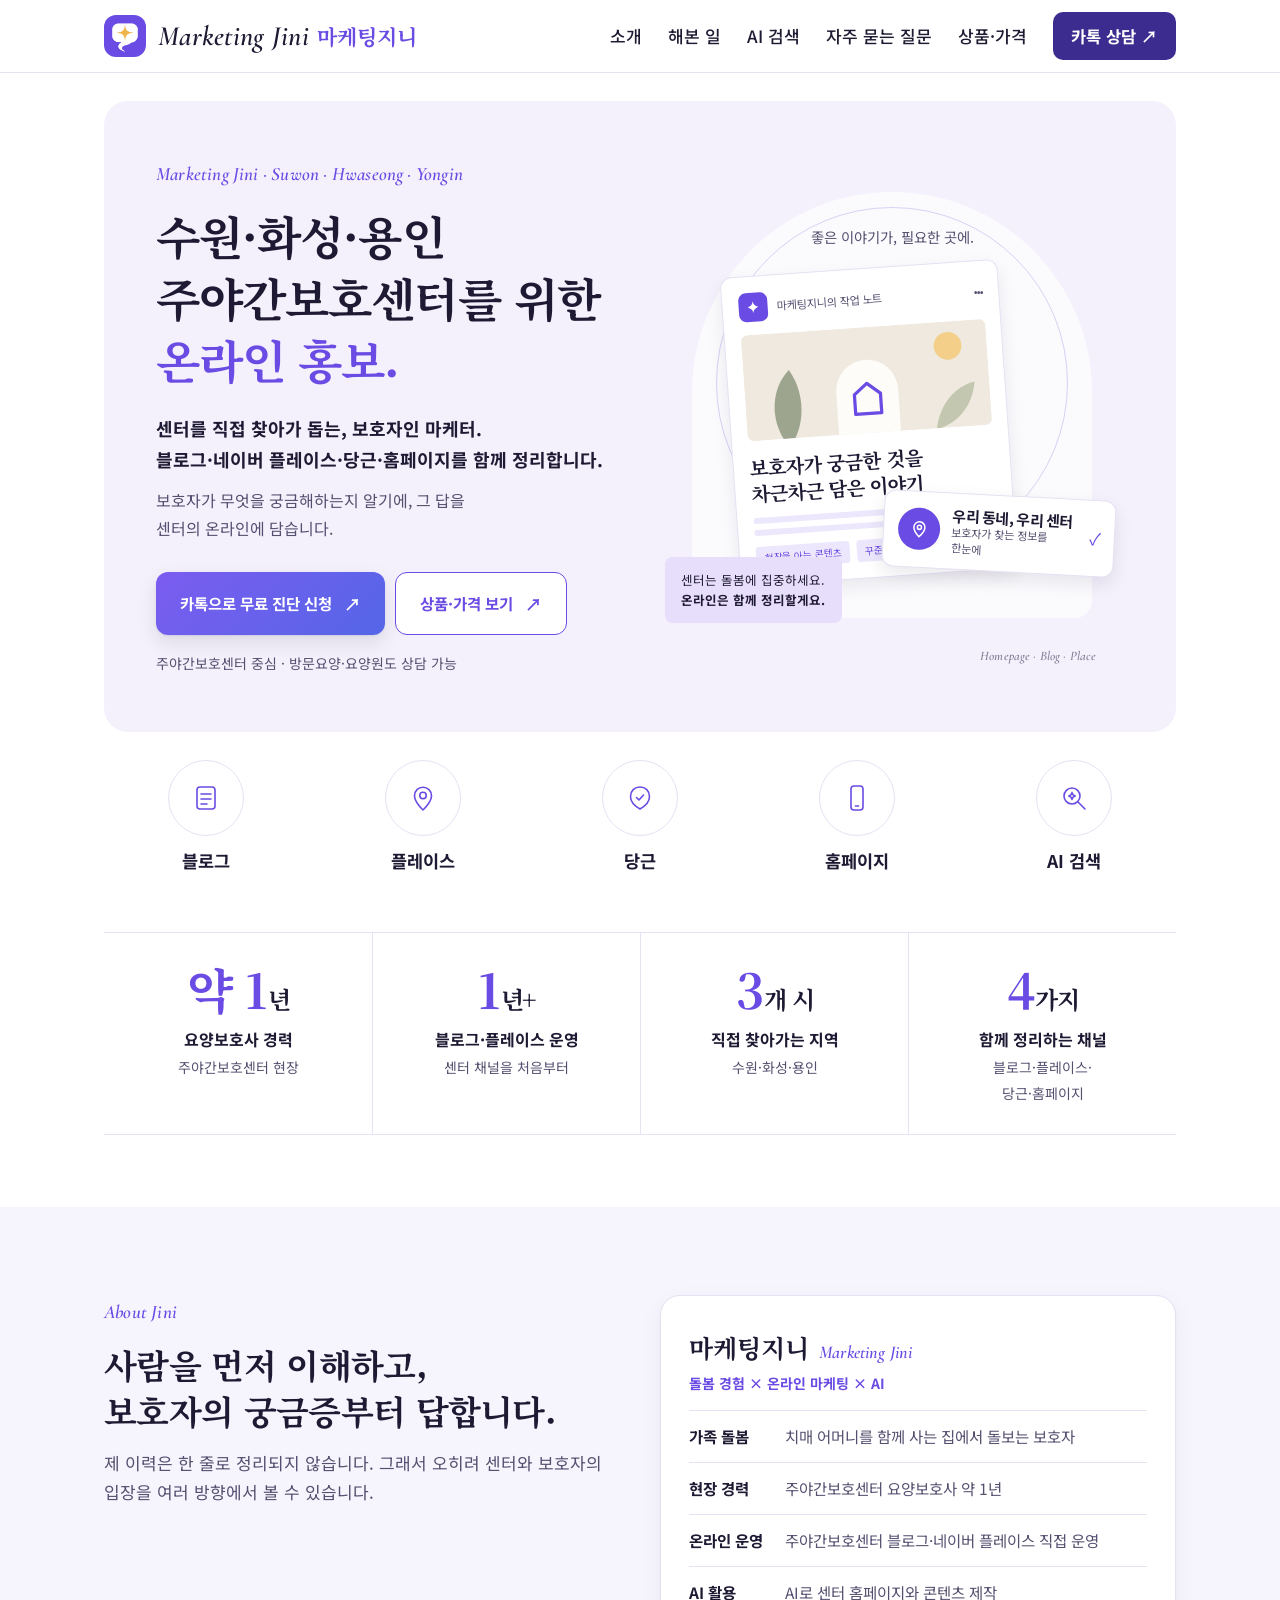
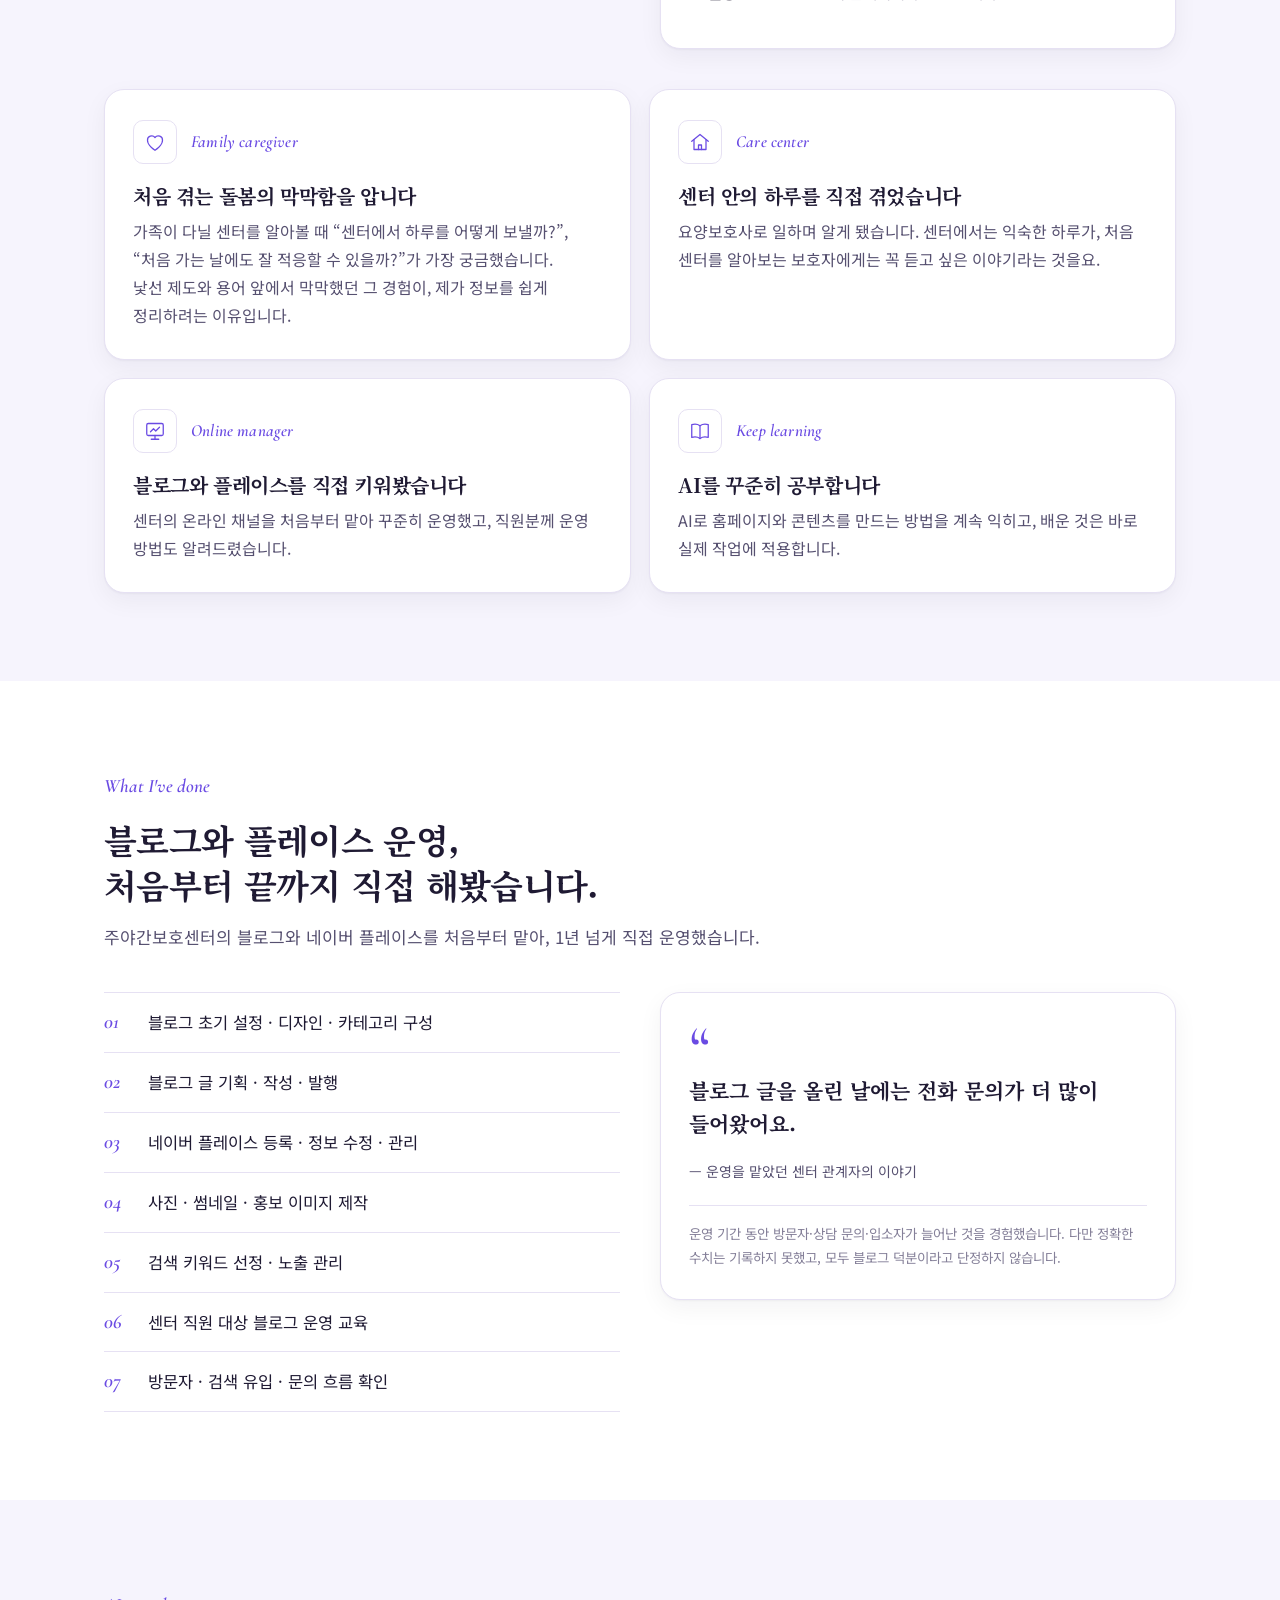
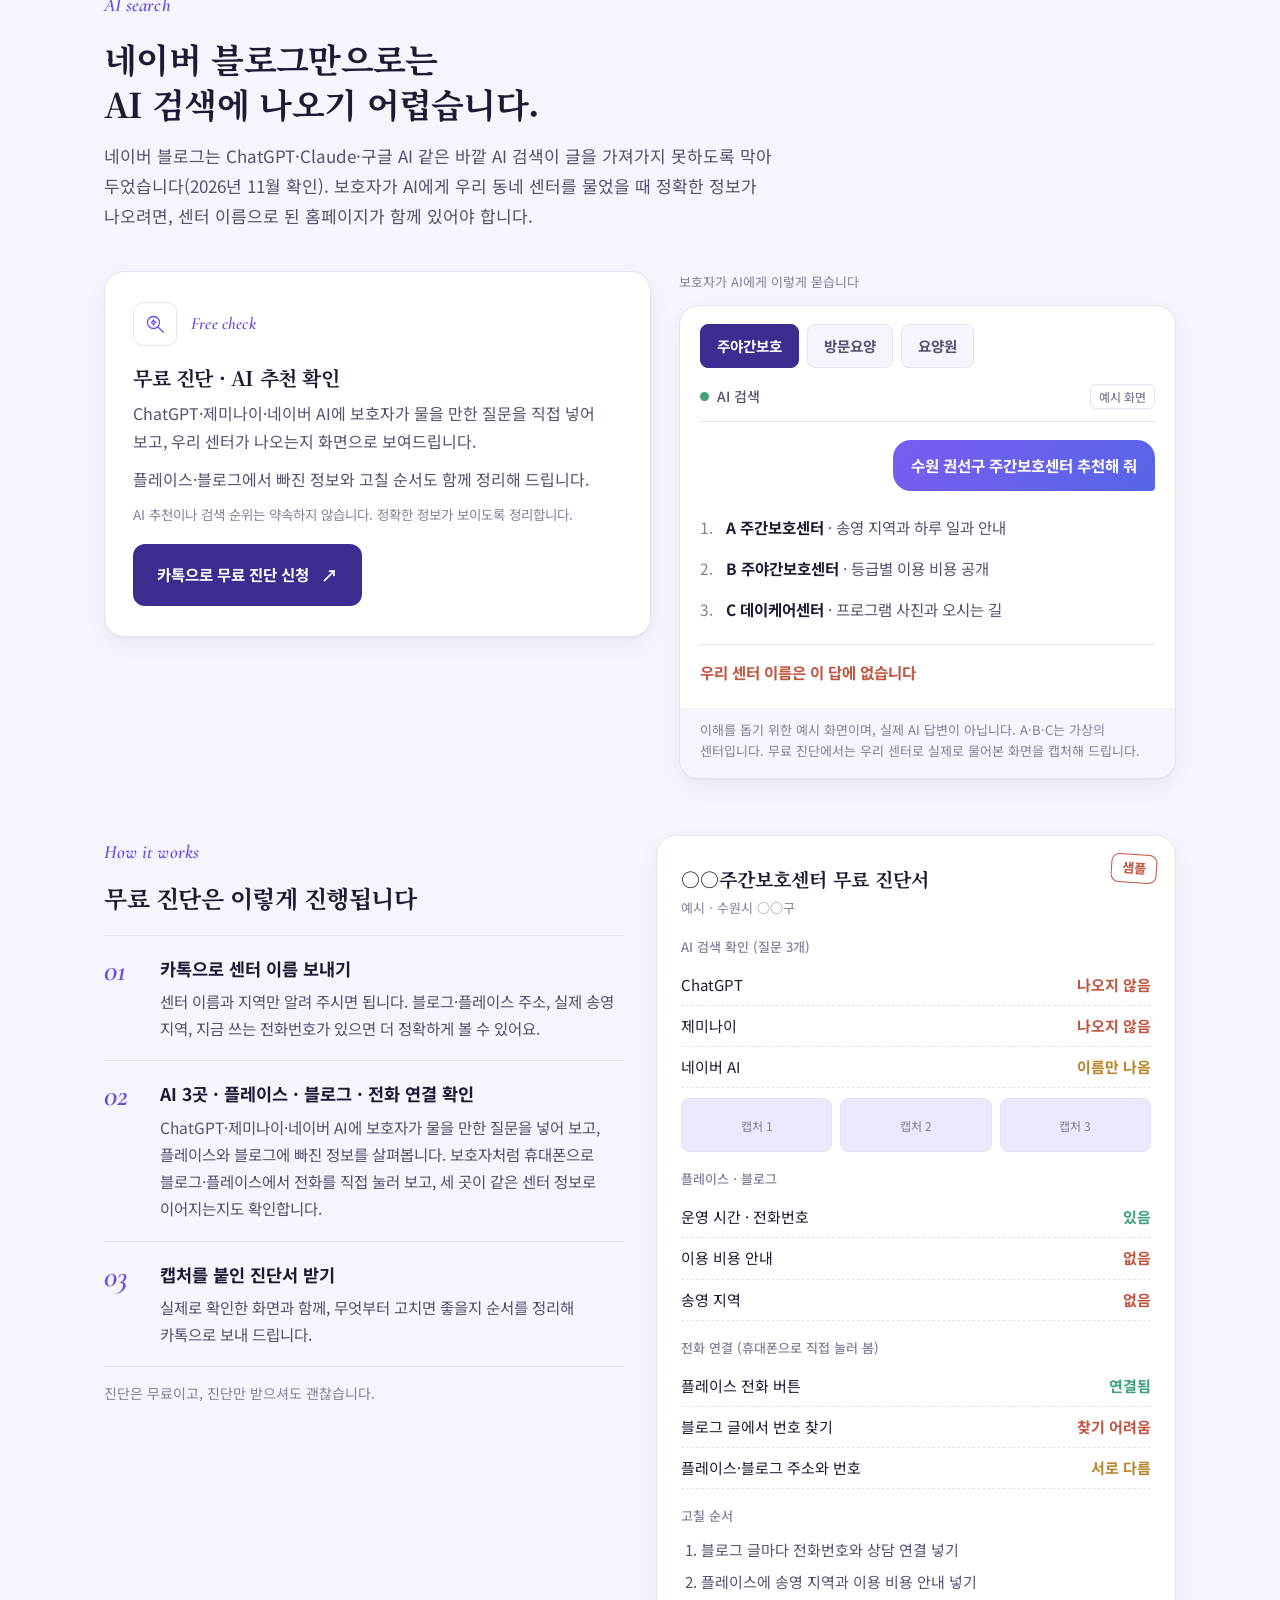
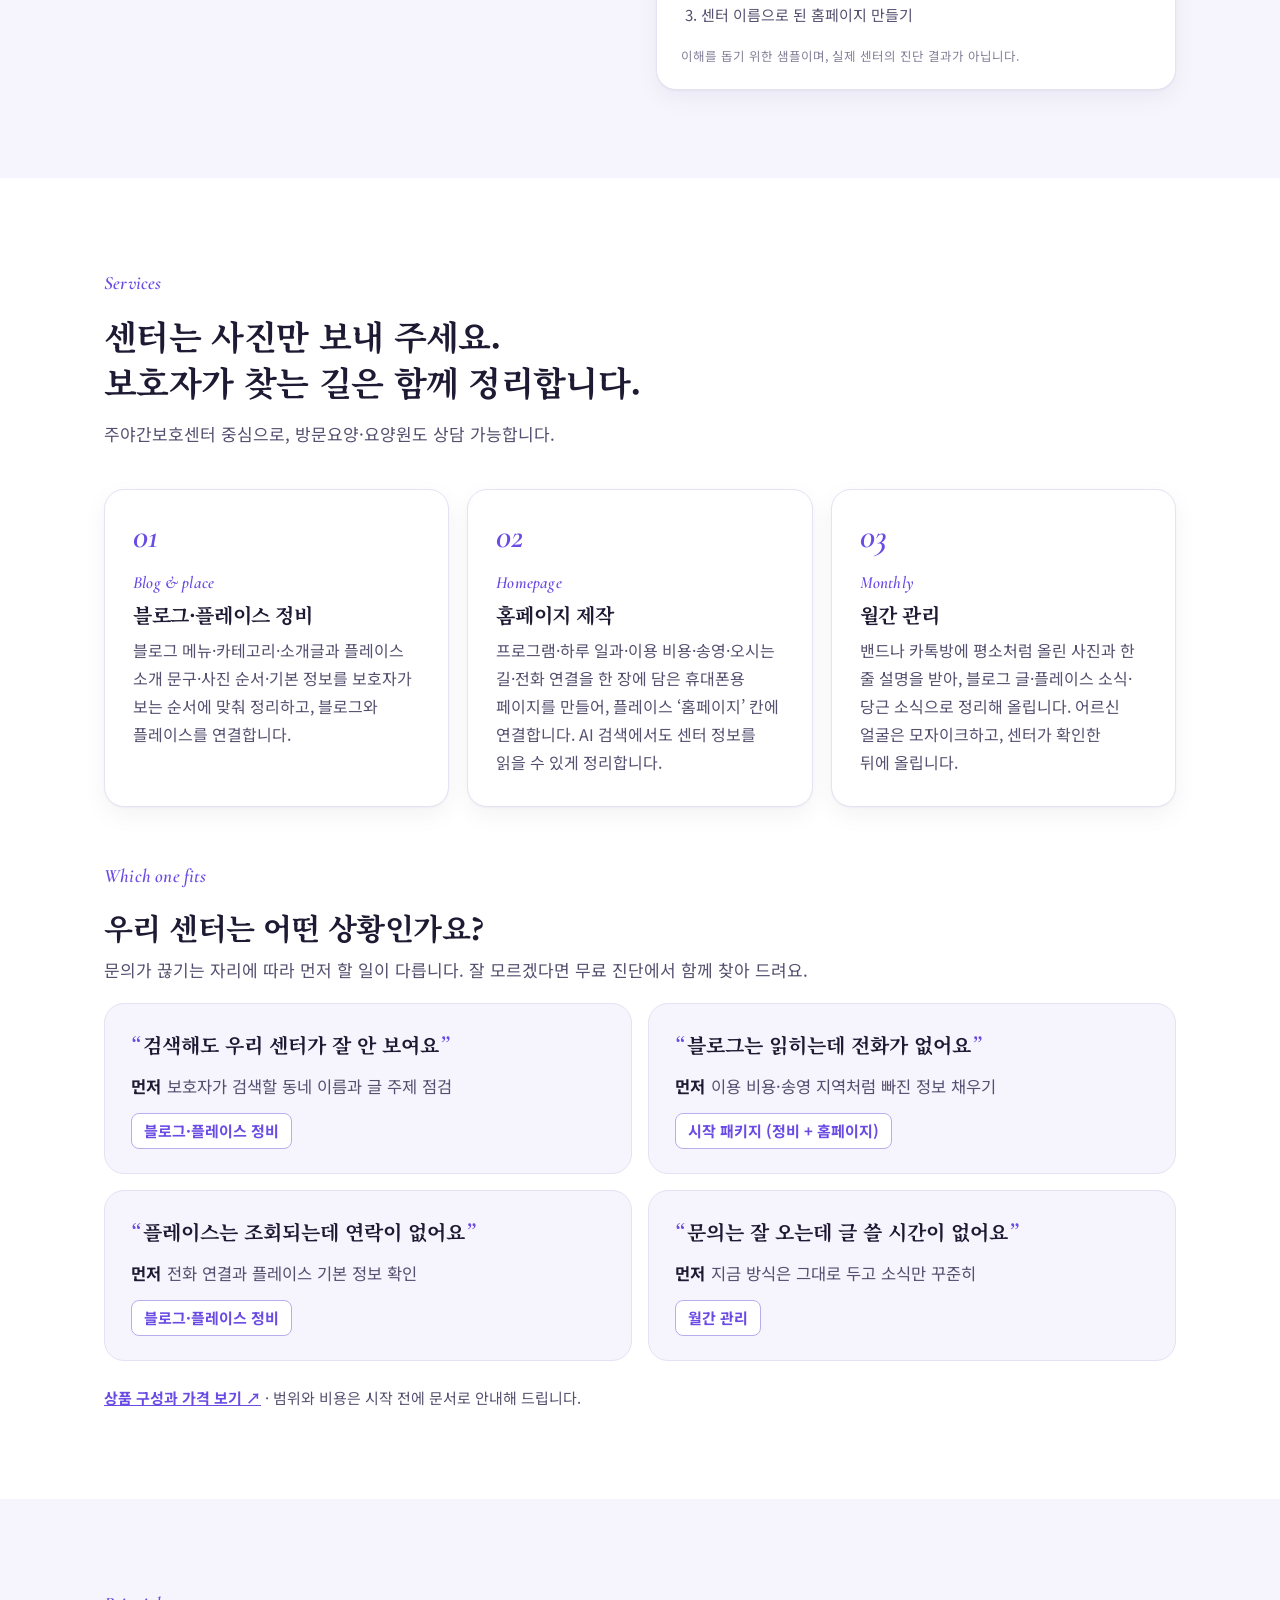
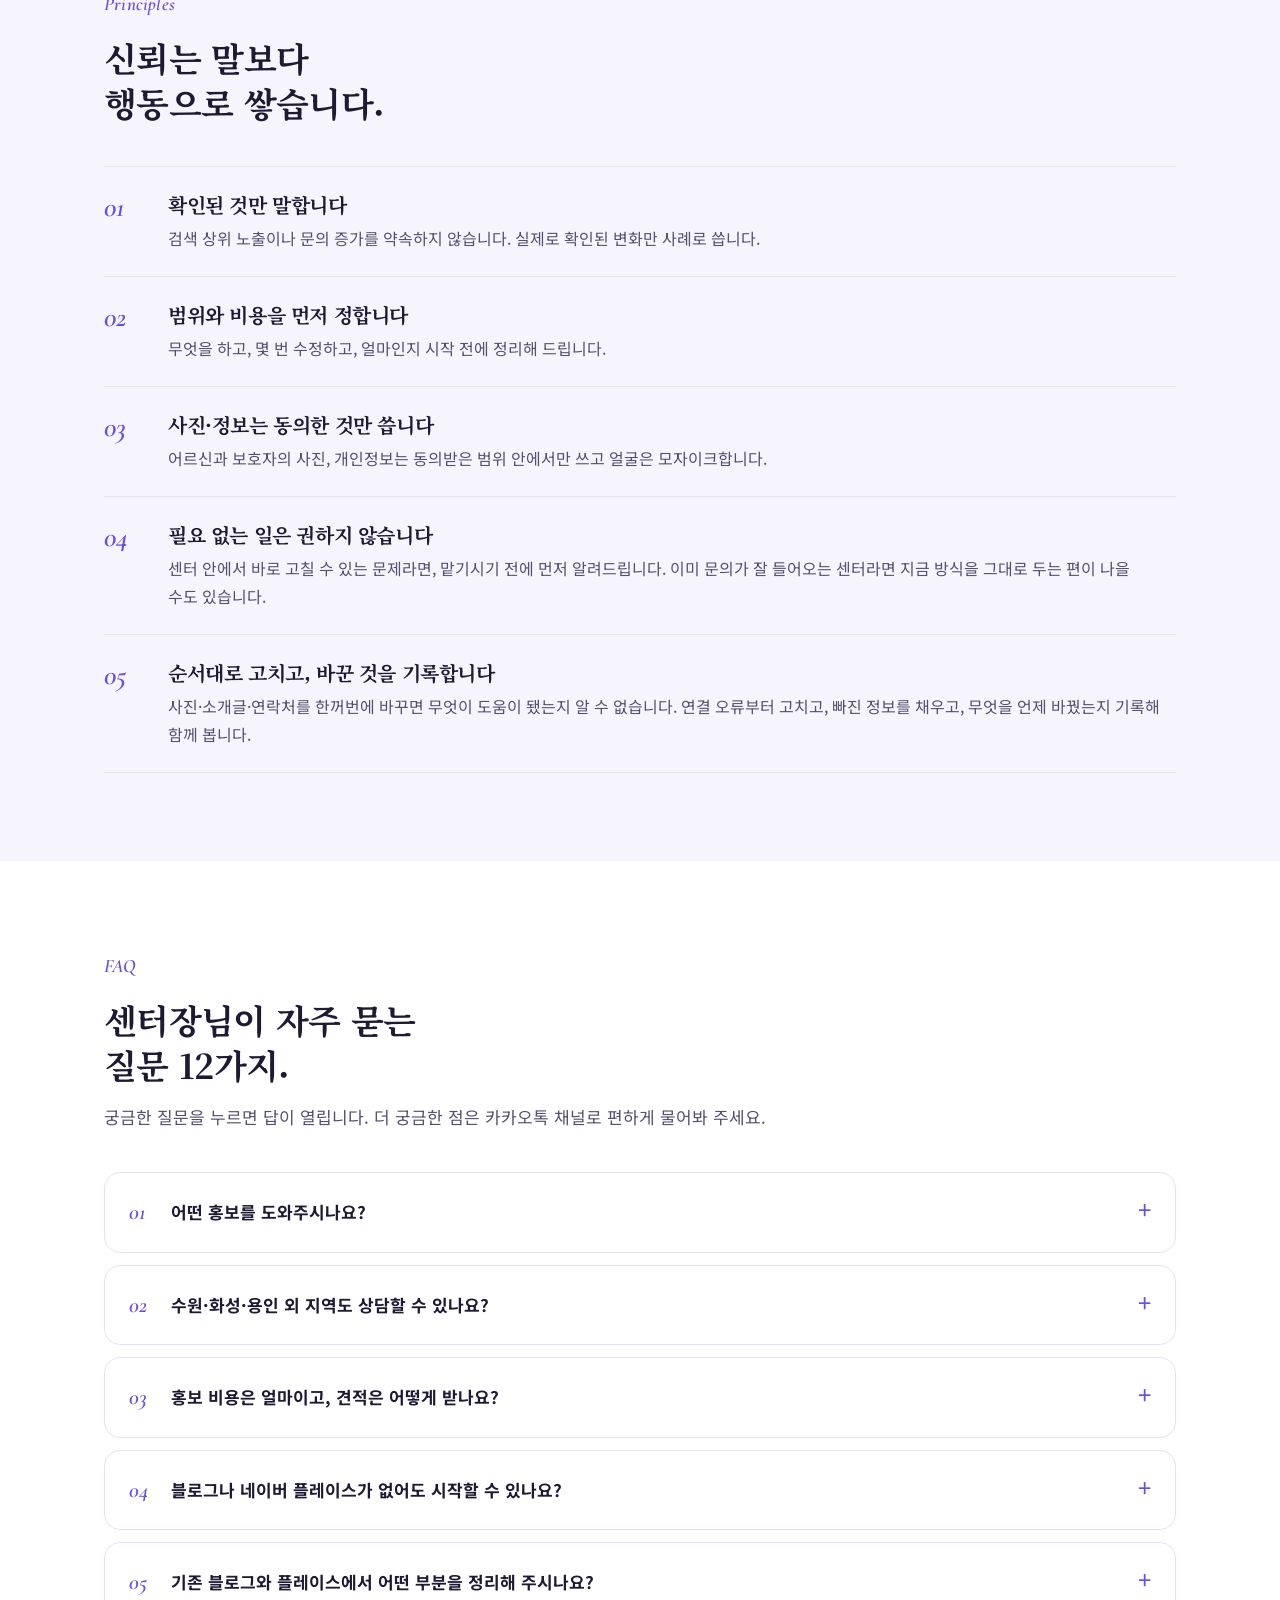
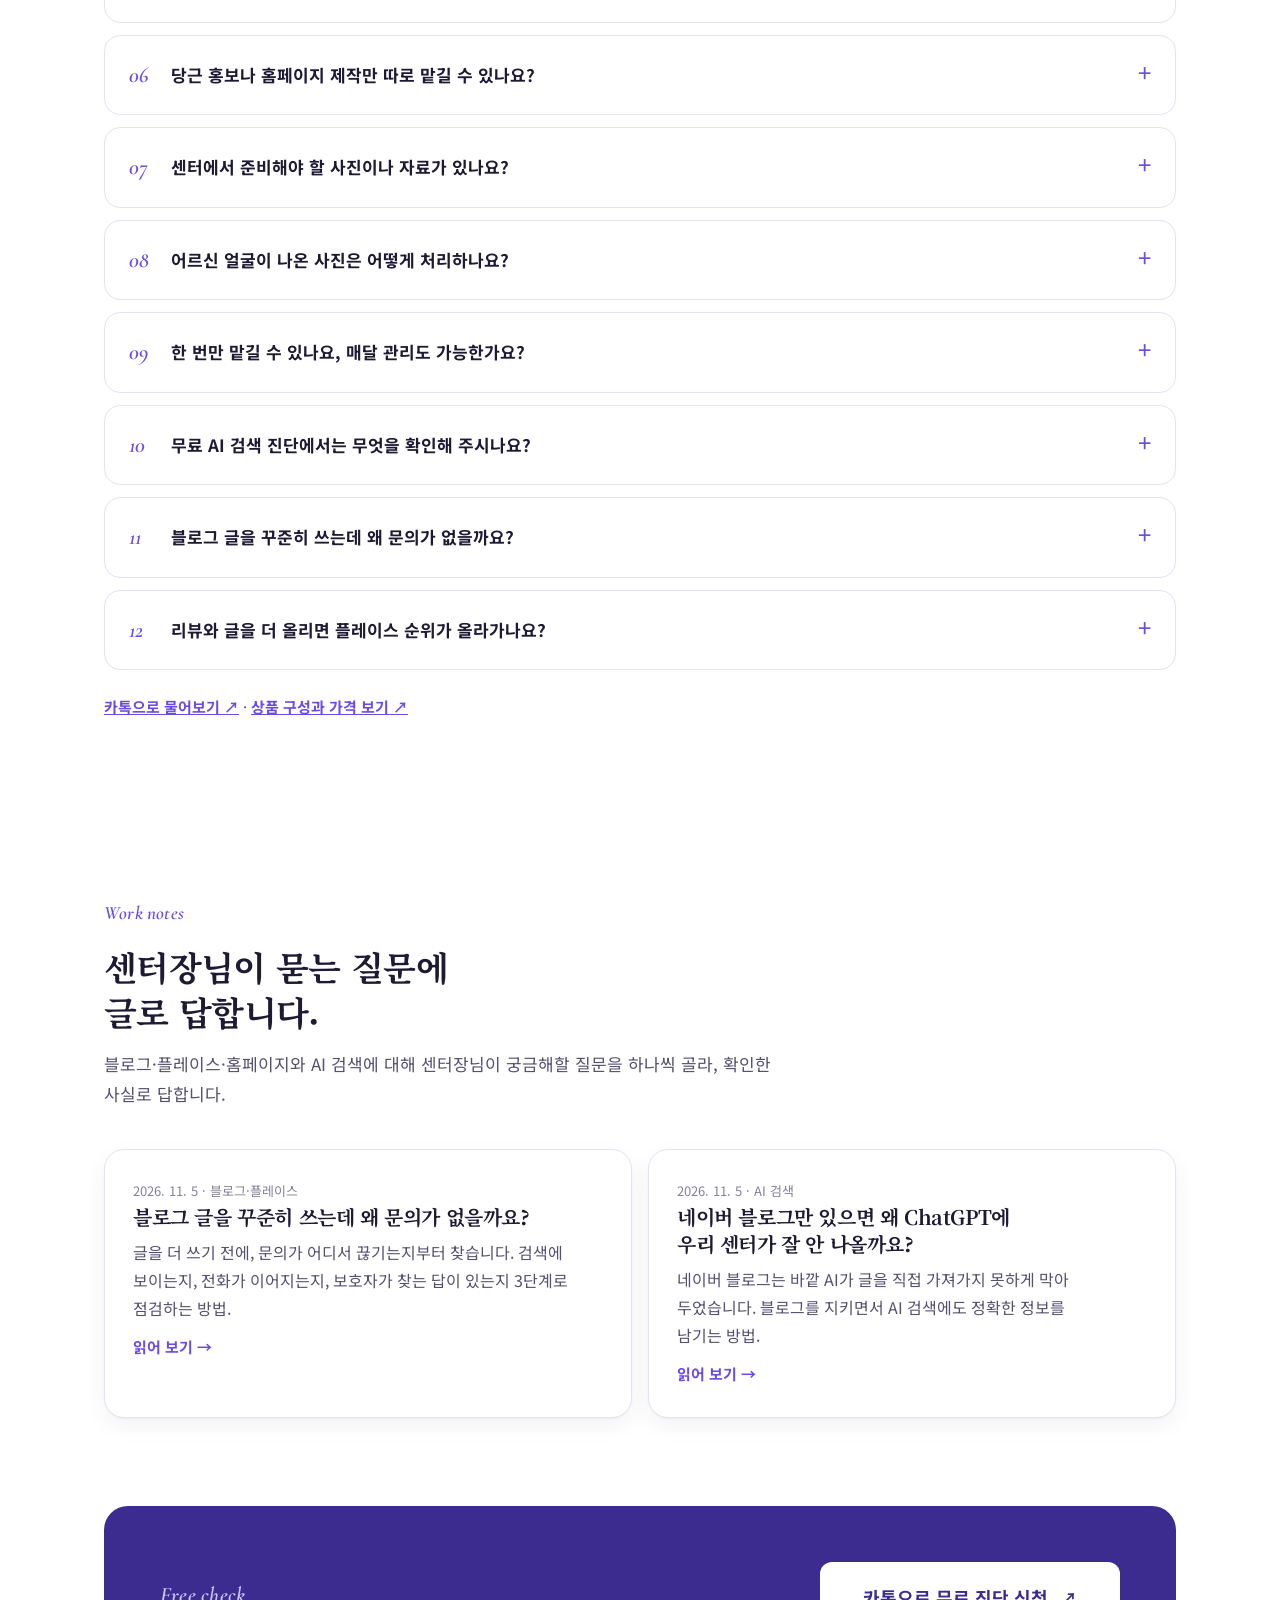
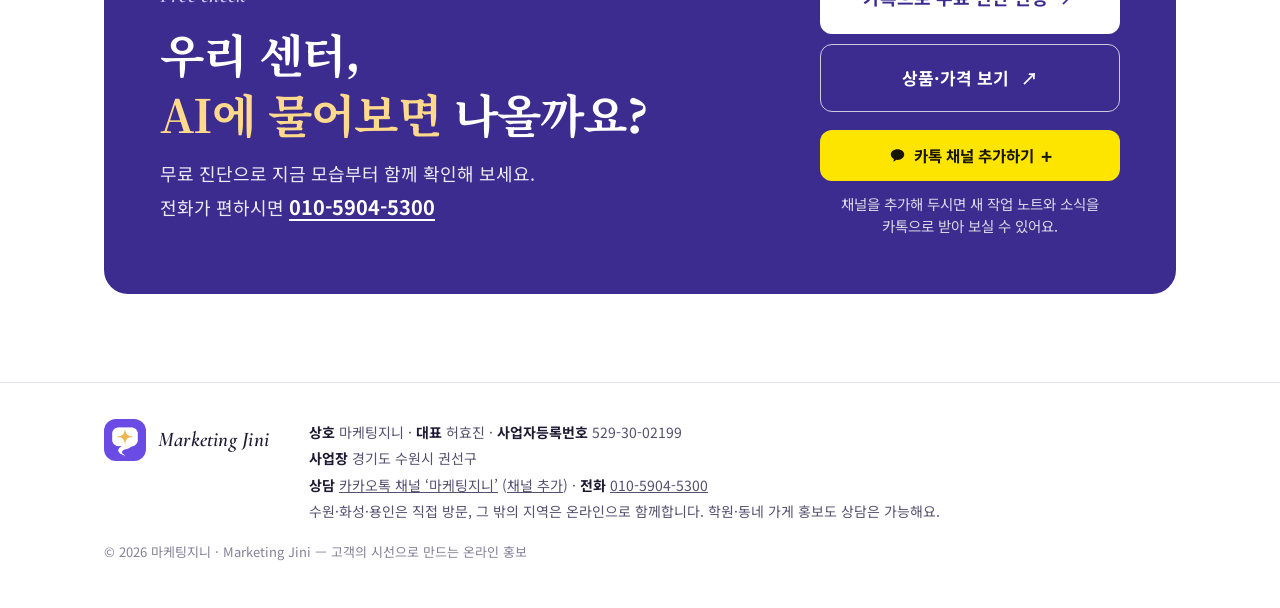
==== commit 0d46d97c: "원칙 칸 밝게" ====
--- a/index.html
+++ b/index.html
@@ -341,14 +341,12 @@
   @media (max-width: 760px) { .fit { grid-template-columns: 1fr; } }
 
   /* 원칙 (진한 보라) */
-  .principles { background: var(--violet-deep); color: #fff; }
-  .principles .eyebrow { color: #cfc4ff; }
-  .principles .head h2 { color: #fff; }
-  .steps { list-style: none; padding: 0; border-top: 1px solid var(--on-dark-line); }
-  .steps li { display: grid; grid-template-columns: 64px 1fr; padding: 24px 0; border-bottom: 1px solid var(--on-dark-line); }
-  .steps .n { font-family: "Cormorant Garamond", serif; font-style: italic; font-weight: 600; font-size: 26px; color: var(--gold); line-height: 1.2; }
-  .steps h3 { font-size: 20px; margin-bottom: 6px; color: #fff; }
-  .steps p { color: var(--on-dark-soft); font-size: 16px; }
+  .principles { background: var(--soft); color: var(--ink); }
+  .steps { list-style: none; padding: 0; border-top: 1px solid var(--line); }
+  .steps li { display: grid; grid-template-columns: 64px 1fr; padding: 24px 0; border-bottom: 1px solid var(--line); }
+  .steps .n { font-family: "Cormorant Garamond", serif; font-style: italic; font-weight: 600; font-size: 28px; color: var(--violet); line-height: 1.2; }
+  .steps h3 { font-size: 20px; margin-bottom: 6px; color: var(--ink); }
+  .steps p { color: var(--ink-soft); font-size: 16px; }
 
   /* 작업 노트 목록 */
   .notes { list-style: none; padding: 0; margin: 0; display: grid; grid-template-columns: repeat(2, 1fr); gap: 16px; }
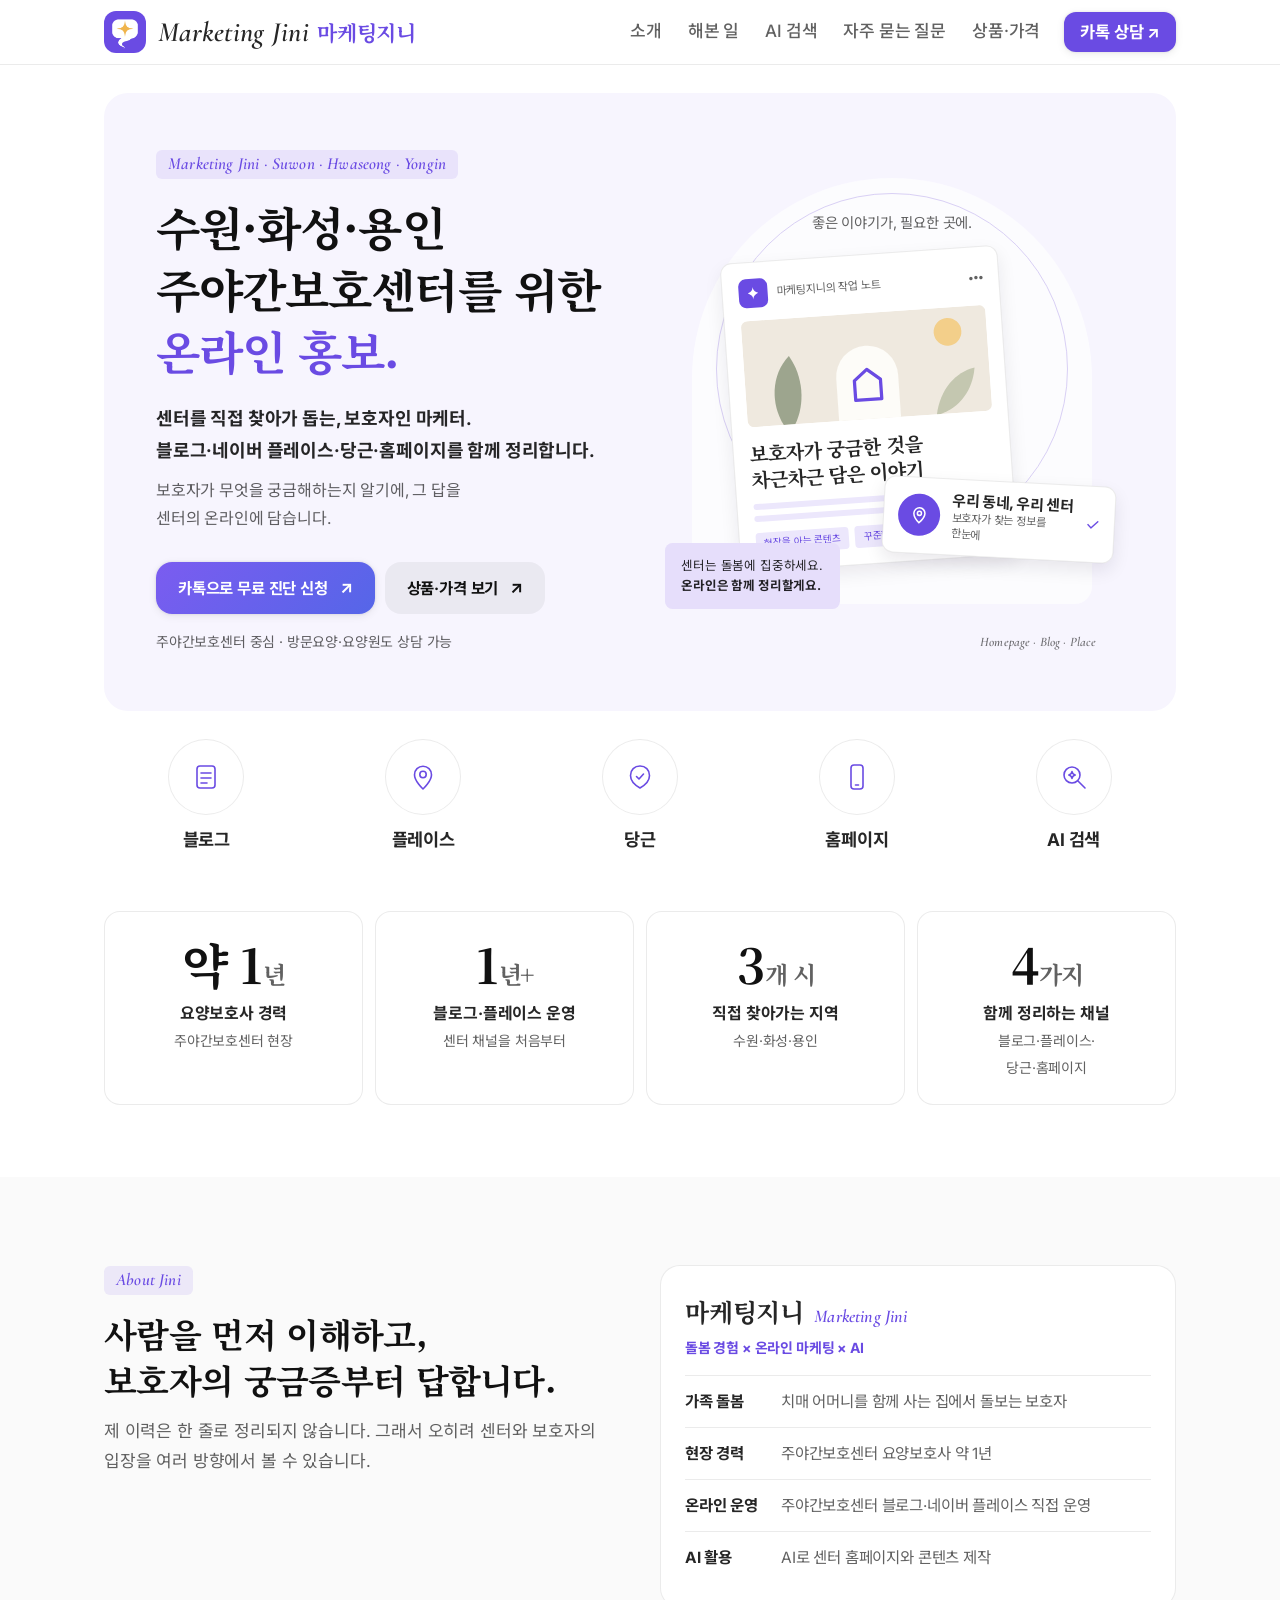
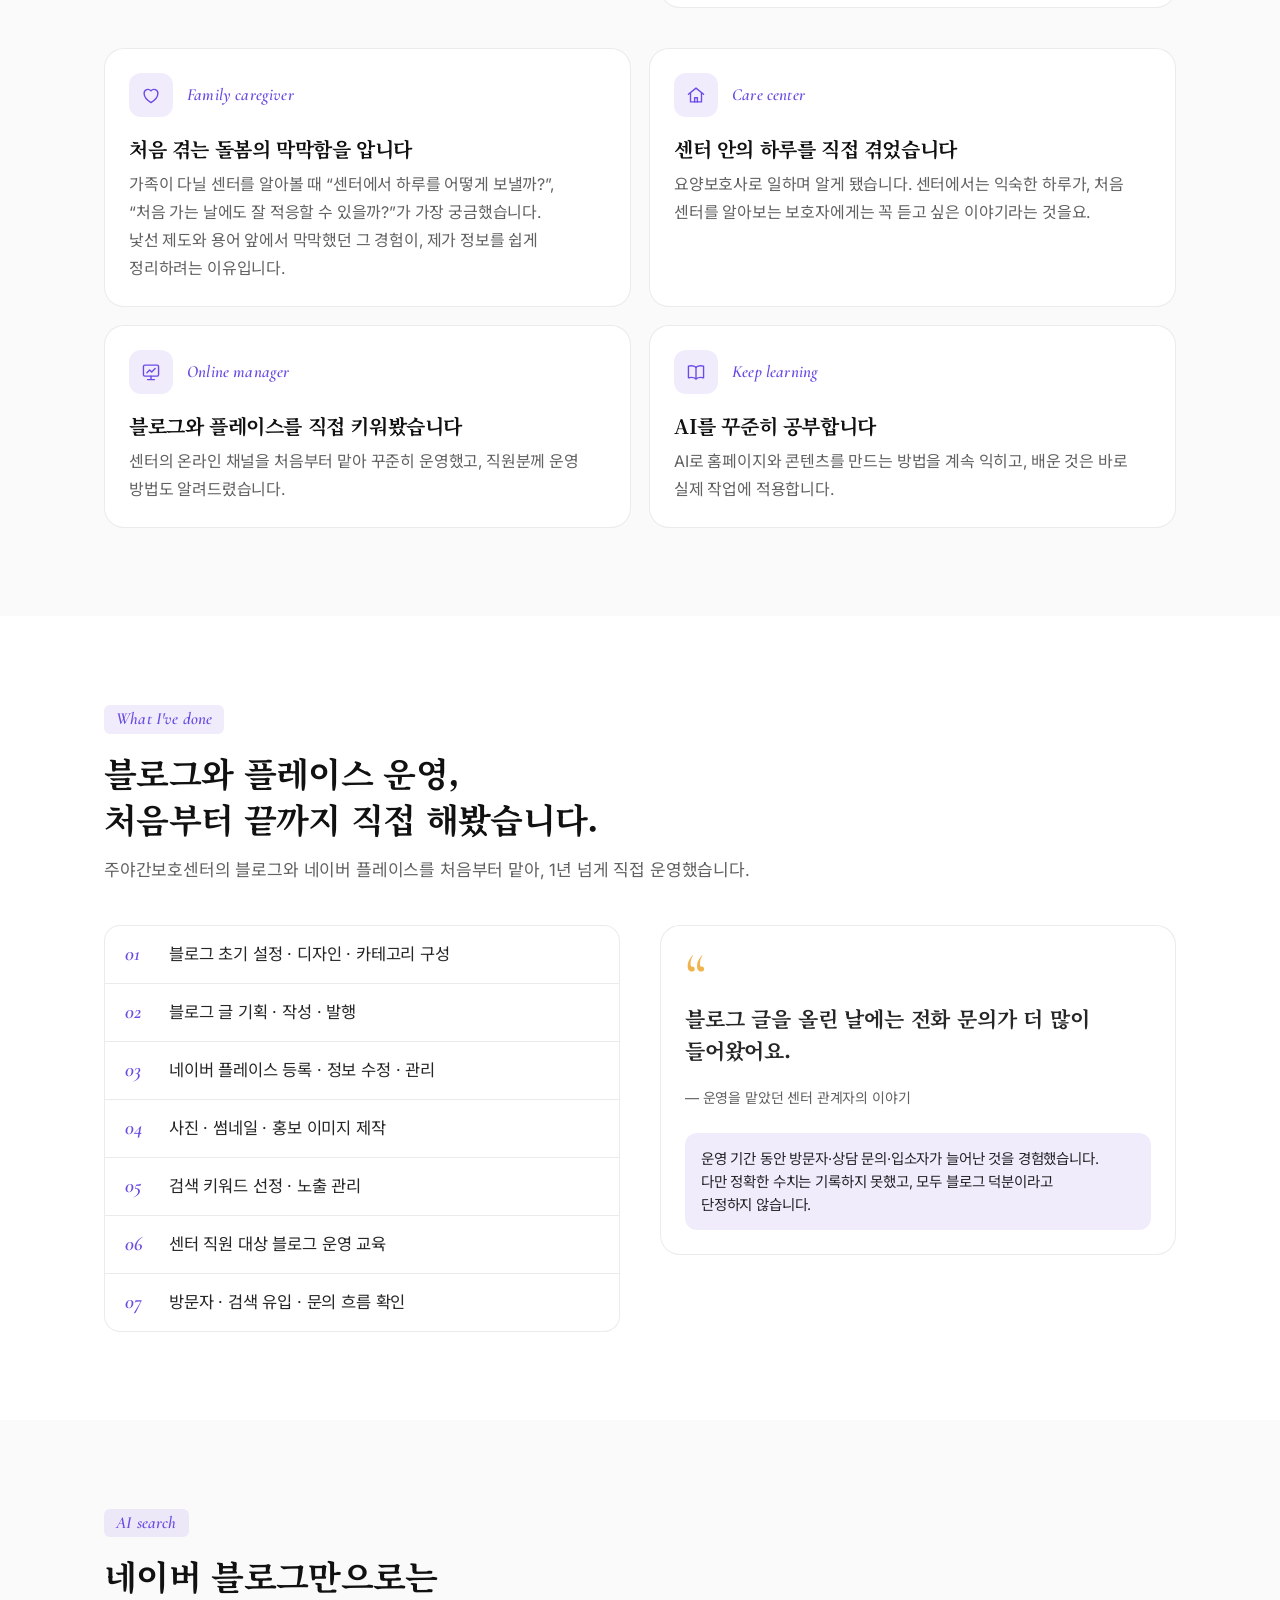
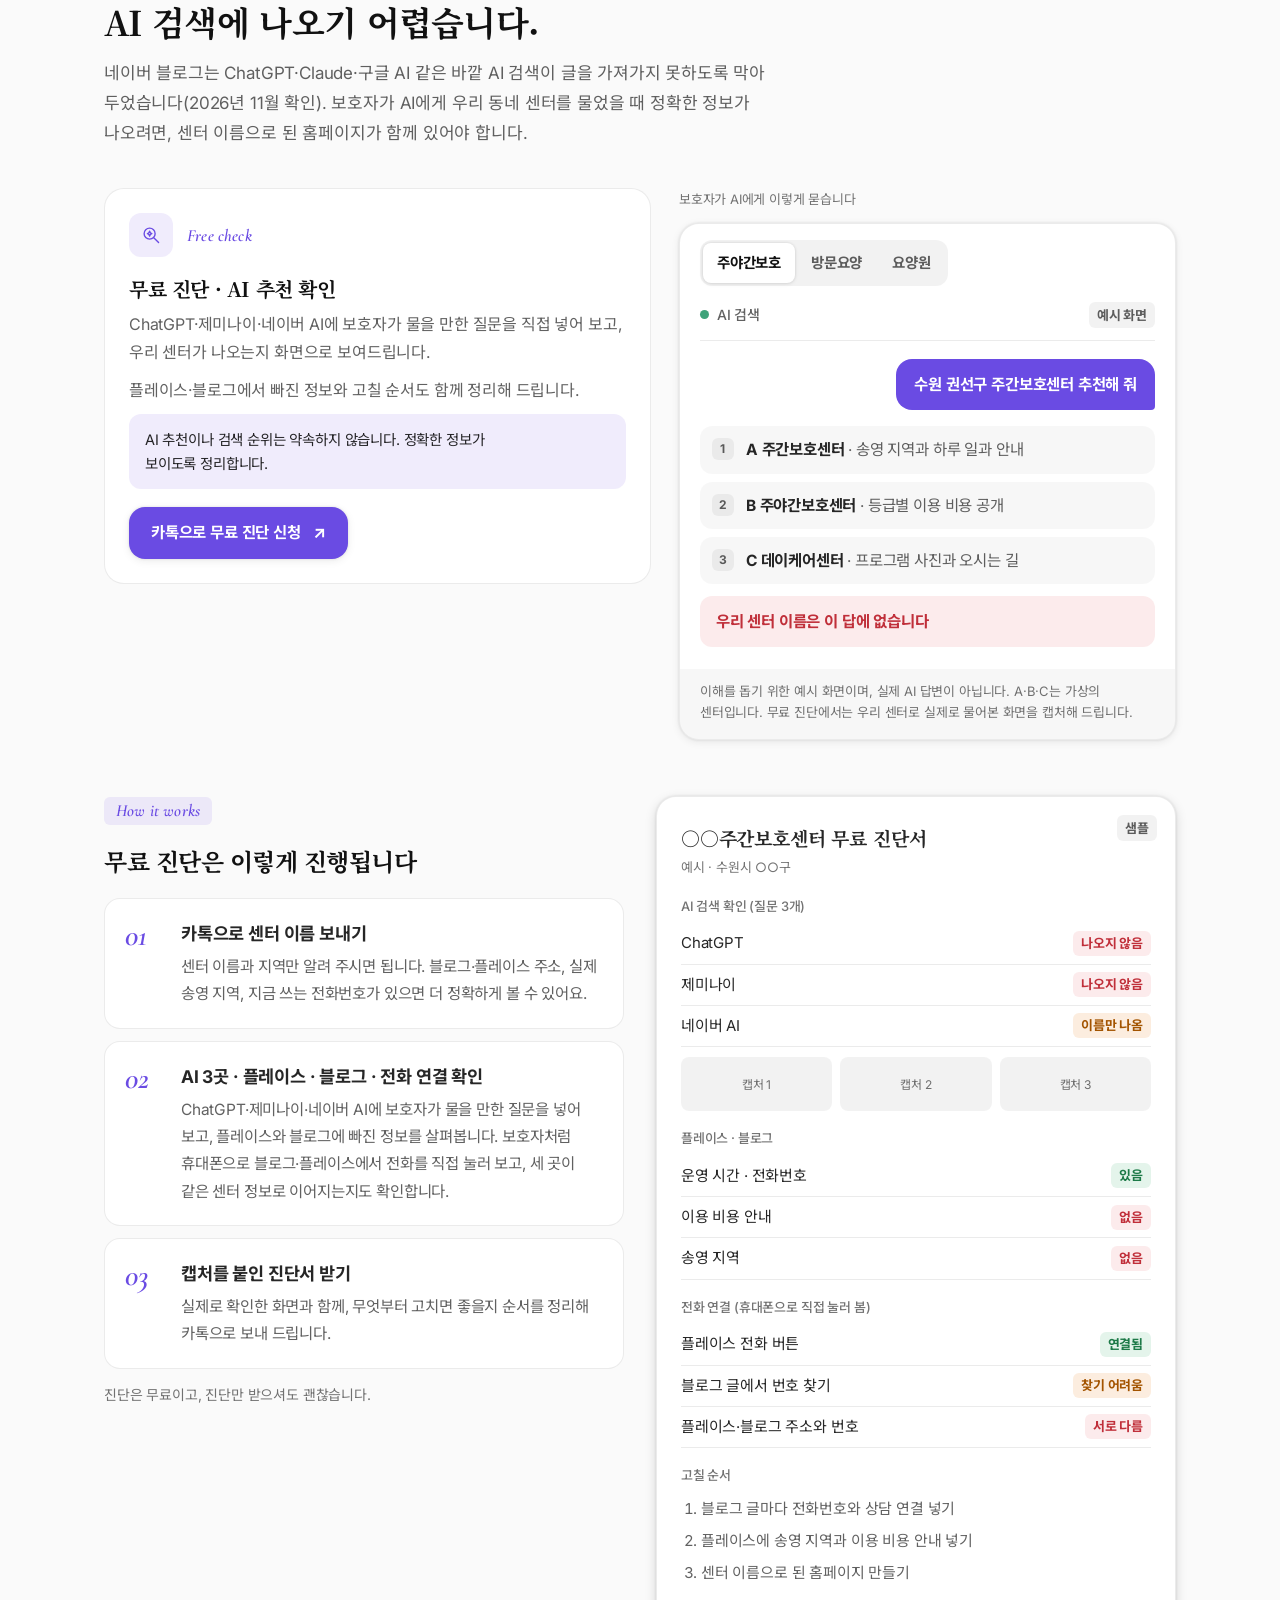
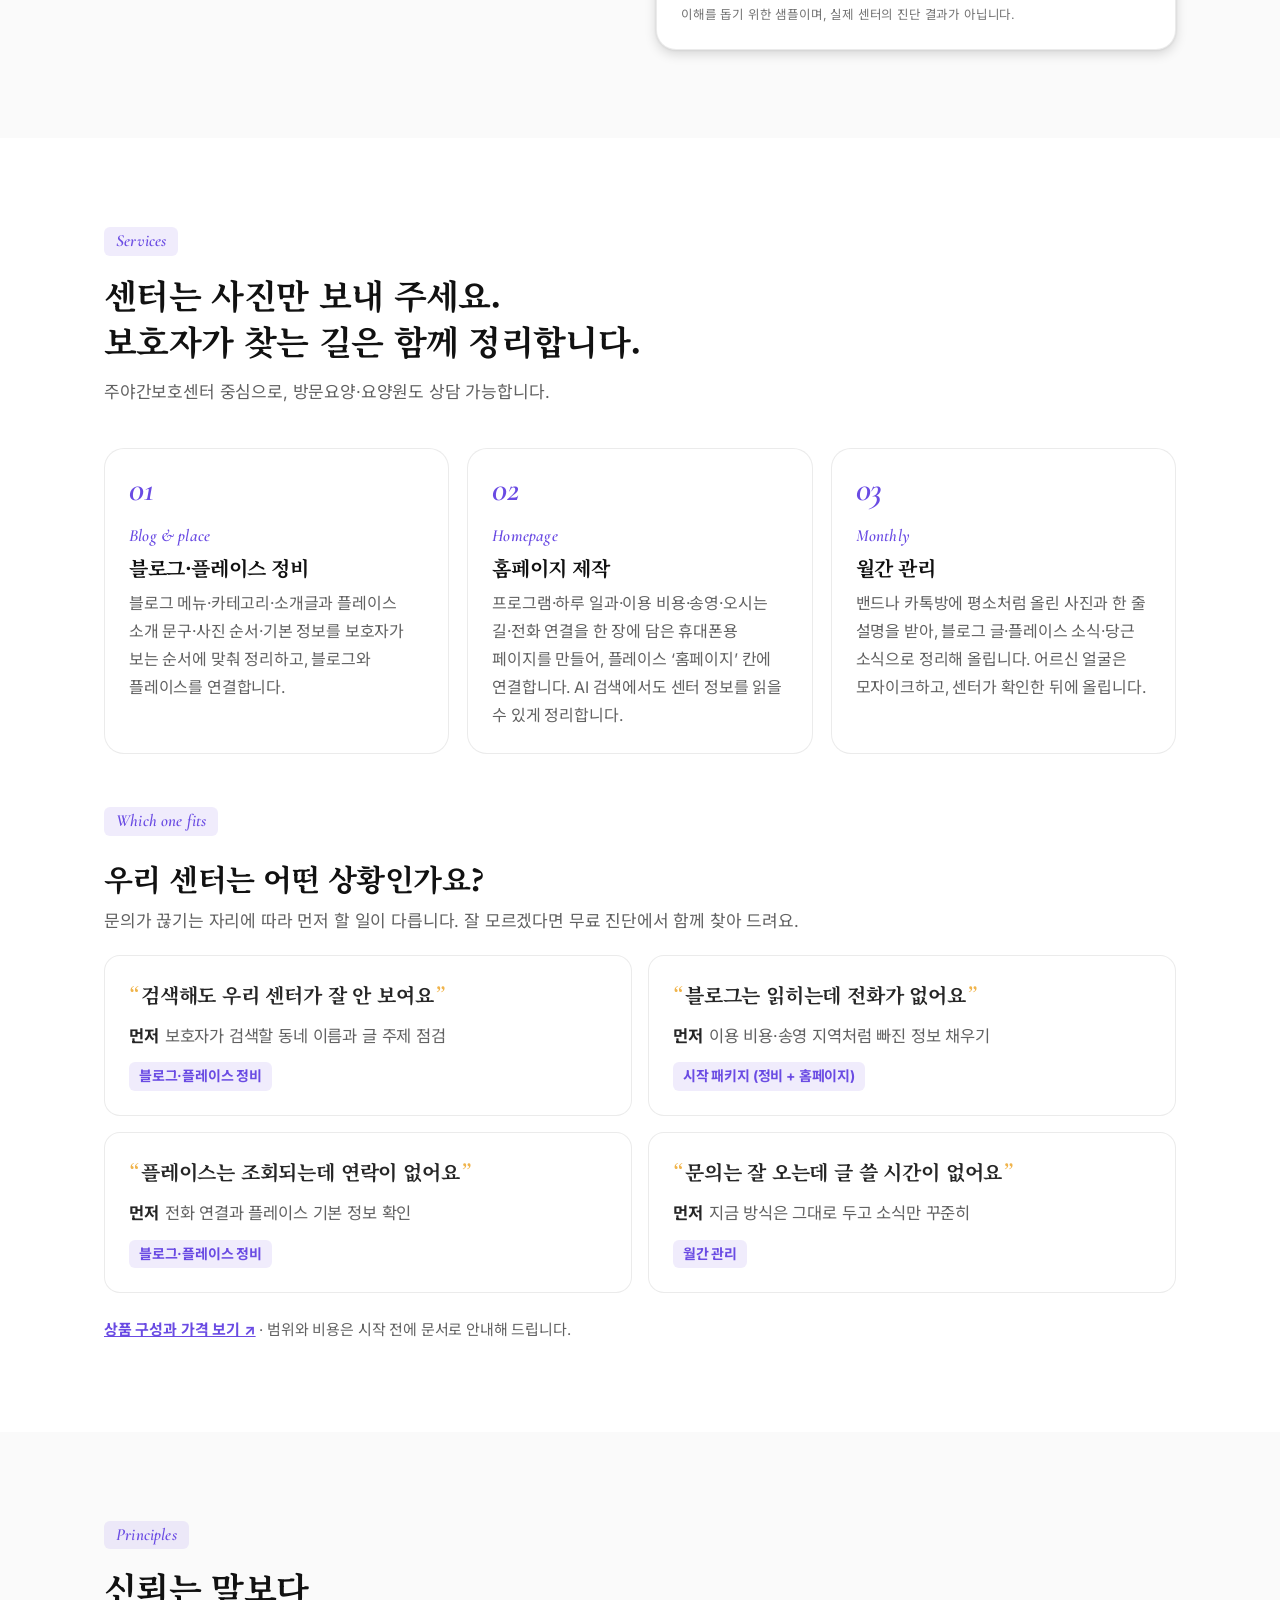
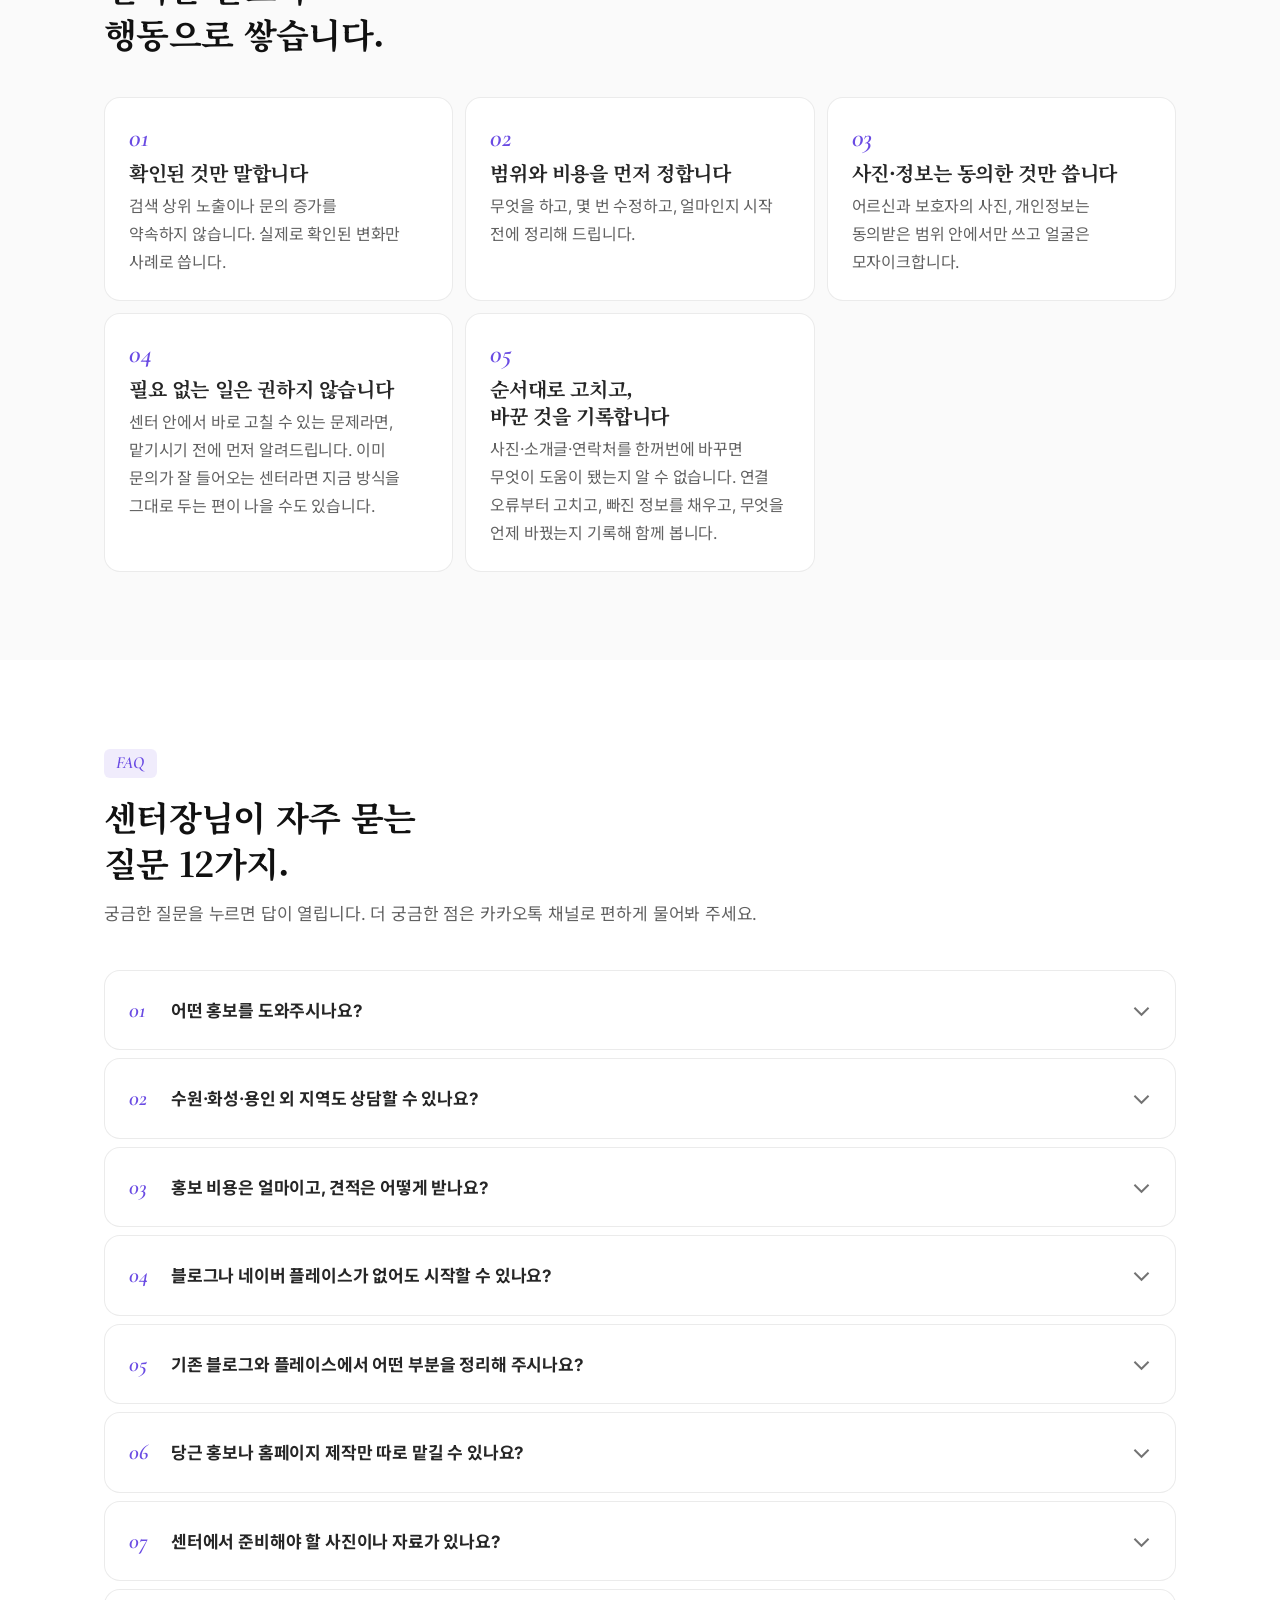
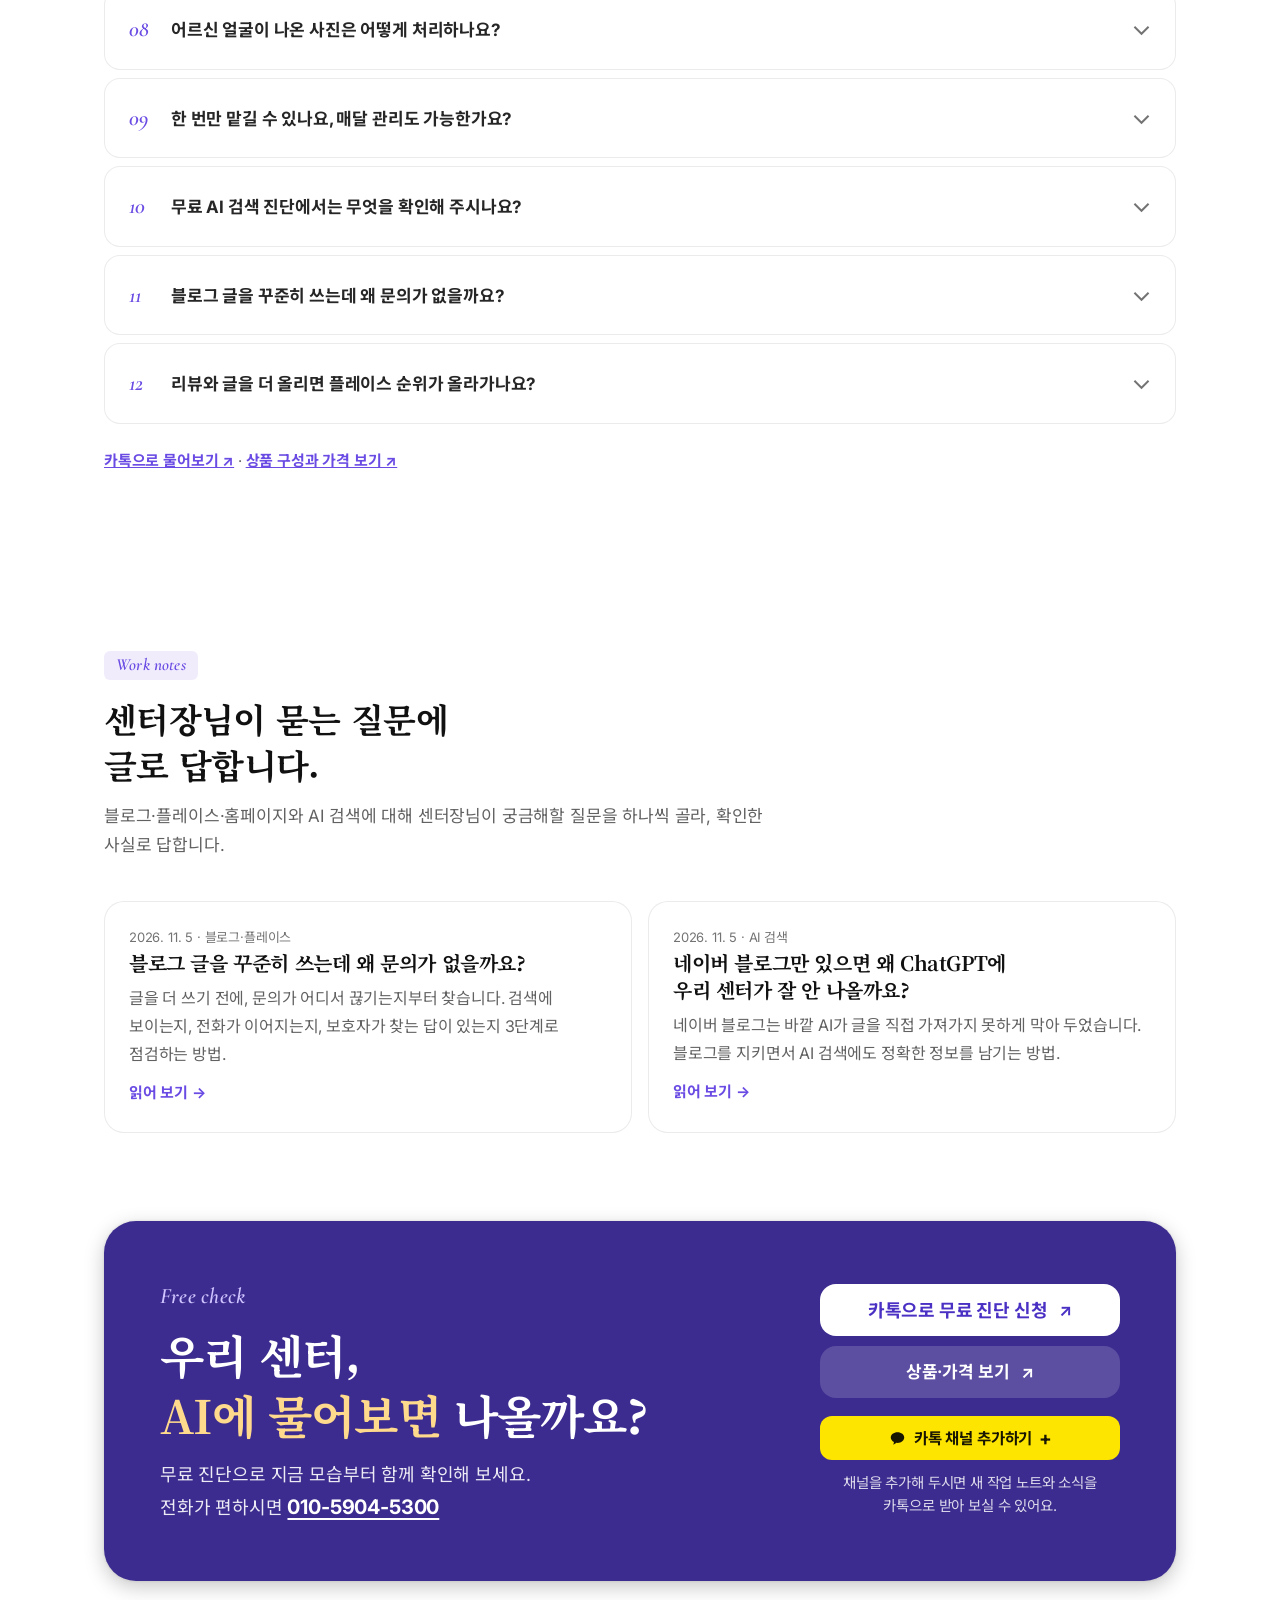
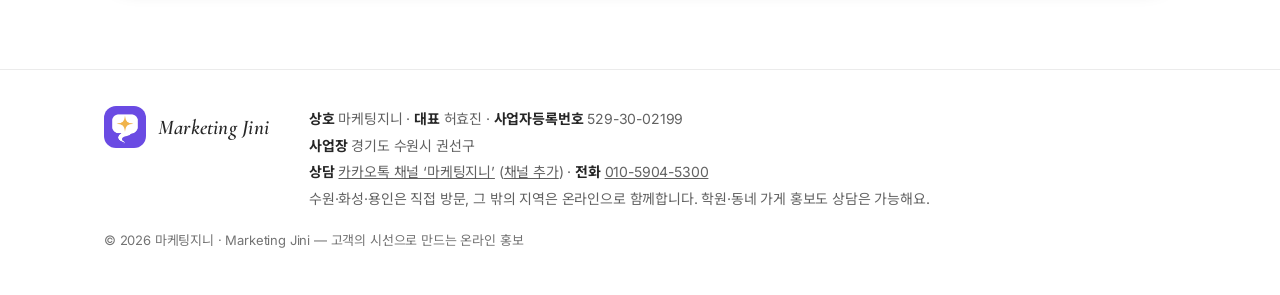
==== commit c52793de: "안내지·작업 노트 디자인 맞추기" ====
--- a/index.html
+++ b/index.html
@@ -18,44 +18,69 @@
 <meta property="og:description" content="&#8203;">
 <link rel="preconnect" href="https://fonts.googleapis.com">
 <link rel="preconnect" href="https://fonts.gstatic.com" crossorigin>
-<link href="https://fonts.googleapis.com/css2?family=Cormorant+Garamond:ital,wght@1,500;1,600&family=Noto+Sans+KR:wght@400;500;700&family=Noto+Serif+KR:wght@600;700&display=swap" rel="stylesheet">
+<link href="https://fonts.googleapis.com/css2?family=Cormorant+Garamond:ital,wght@1,500;1,600&family=Inter:wght@400;700&family=Noto+Sans+KR:wght@400;500;700&family=Noto+Serif+KR:wght@600;700&display=swap" rel="stylesheet">
 <style>
-  /* 브랜드 색 — 지니맵·마케팅지니 블로그 스킨과 같은 보라→파랑 계열 */
+  /* 마케팅지니 디자인 시스템 (2026-11-05, Bezier 시각 언어 + 로고 보라·골드) — 2026-11-06 홈페이지에 적용
+     지킨 것: 제목 명조·영문 Cormorant 기울임, 그라데이션은 첫 화면 버튼 1곳, 금빛 별은 로고에만 */
   :root {
-    --bg: #ffffff;
-    --soft: #f6f4fd;
-    --lav: #ece7fc;
-    --ink: #1f1a33;
-    --ink-soft: #565070;
-    --ink-faint: #858099;
-    --line: #e6e1f3;
-    --violet: #6a4be3;
+    --bg: #ffffff;                       /* surface */
+    --soft: #fafafa;                     /* surface-low: 교차 섹션 바탕 */
+    --lav: rgba(106, 75, 227, .10);      /* brand-purple-tint */
+    --tint: rgba(106, 75, 227, .10);
+    --tint-heavy: rgba(106, 75, 227, .20);
+    --text-strong: #111111;              /* 제목 */
+    --ink: rgba(0, 0, 0, .85);           /* 본문 */
+    --ink-soft: rgba(0, 0, 0, .62);      /* 설명 */
+    --ink-faint: rgba(0, 0, 0, .55);     /* 각주 (4.5:1 이상) */
+    --line: rgba(0, 0, 0, .08);          /* border */
+    --line-heavy: rgba(0, 0, 0, .15);
+    --fill: rgba(0, 0, 0, .05);          /* 보조 버튼·탭 트랙 */
+    --fill-lighter: rgba(0, 0, 0, .03);
+    --violet: #6a4be3;                   /* brand-purple */
+    --violet-hover: #5a3ad4;
+    --btn: #6a4be3; --btn-hover: #5a3ad4;   /* 버튼 바탕: 어두운 화면에서도 흰 글자 4.5:1 이상 */
     --violet-deep: #3d2c8f;
     --gold: #f0b44c;
+    --green-text: #1d7a48; --green-tint: rgba(34, 160, 90, .12);
+    --orange-text: #a35400; --orange-tint: rgba(230, 130, 30, .14);
+    --red-text: #c02f3a; --red-tint: rgba(220, 60, 70, .10);
     --on-dark-soft: rgba(255, 255, 255, .8);
     --on-dark-line: rgba(255, 255, 255, .2);
     --grad: linear-gradient(135deg, #7b5cf0 0%, #5566e8 100%);
     --grad-deep: linear-gradient(135deg, #3d2c8f 0%, #2f3a9e 100%);
-    --hero: #f4f1fc;
-    --shadow: 0 1px 2px rgba(20, 16, 40, .04), 0 8px 24px rgba(20, 16, 40, .05);
+    --hero: #f7f5fe;
+    --ev-1: 0 0 2px 1px rgba(0, 0, 0, .05), 0 1px 4px 0 rgba(0, 0, 0, .08);
+    --ev-2: 0 0 2px 1px rgba(0, 0, 0, .05), 0 2px 8px 0 rgba(0, 0, 0, .08);
+    --ev-3: 0 0 2px 1px rgba(0, 0, 0, .05), 0 4px 12px 0 rgba(0, 0, 0, .15);
+    --ev-4: 0 0 2px 1px rgba(0, 0, 0, .05), 0 6px 20px 0 rgba(0, 0, 0, .22);
+    --shadow: var(--ev-2);
+    --ease: cubic-bezier(.3, 0, 0, 1);
     --i-bg: #ece7fc; --i-line: #d9d0f5; --i-note: #e6defb; --i-beige: #efe9df;
     --i-leaf: #9da58e; --i-leaf2: #c4c7b0; --i-sun: #f3cf8a; --i-house: #fdfcf8;
   }
   @media (prefers-color-scheme: dark) {
     :root:not([data-theme="light"]) {
-      --bg: #16141f; --soft: #1d1a29; --lav: #262238; --ink: #f2effa; --ink-soft: #bdb6d2; --ink-faint: #8f88a6;
-      --line: #322d45; --violet: #ab97ff;
-      --hero: #1f1b2e;
-      --shadow: 0 12px 32px rgba(0, 0, 0, .35);
+      --bg: #1f1f24; --soft: #1b1b1f; --lav: rgba(143, 120, 240, .18); --tint: rgba(143, 120, 240, .18); --tint-heavy: rgba(143, 120, 240, .30);
+      --text-strong: #ffffff; --ink: rgba(255, 255, 255, .82); --ink-soft: rgba(255, 255, 255, .64); --ink-faint: rgba(255, 255, 255, .56);
+      --line: rgba(255, 255, 255, .12); --line-heavy: rgba(255, 255, 255, .2); --fill: rgba(255, 255, 255, .08); --fill-lighter: rgba(255, 255, 255, .05);
+      --violet: #9b86f5; --violet-hover: #b0a0f8;
+      --green-text: #5fd39a; --green-tint: rgba(76, 195, 138, .18); --orange-text: #f5b26b; --orange-tint: rgba(240, 160, 80, .18); --red-text: #ff8a90; --red-tint: rgba(255, 110, 120, .18);
+      --hero: #25232e;
+      --ev-1: 0 0 0 1px rgba(255, 255, 255, .06), 0 1px 4px rgba(0, 0, 0, .3); --ev-2: 0 0 0 1px rgba(255, 255, 255, .06), 0 2px 8px rgba(0, 0, 0, .35);
+      --ev-3: 0 0 0 1px rgba(255, 255, 255, .06), 0 4px 12px rgba(0, 0, 0, .45); --ev-4: 0 0 0 1px rgba(255, 255, 255, .06), 0 6px 20px rgba(0, 0, 0, .55);
       --i-bg: #2a2540; --i-line: #3d3657; --i-note: #352d52; --i-beige: #34312c;
       --i-leaf: #7b8270; --i-leaf2: #5f6454; --i-sun: #8a7240; --i-house: #4a4741;
     }
   }
   :root[data-theme="dark"] {
-    --bg: #16141f; --soft: #1d1a29; --lav: #262238; --ink: #f2effa; --ink-soft: #bdb6d2; --ink-faint: #8f88a6;
-    --line: #322d45; --violet: #ab97ff;
-    --hero: #1f1b2e;
-    --shadow: 0 12px 32px rgba(0, 0, 0, .35);
+    --bg: #1f1f24; --soft: #1b1b1f; --lav: rgba(143, 120, 240, .18); --tint: rgba(143, 120, 240, .18); --tint-heavy: rgba(143, 120, 240, .30);
+    --text-strong: #ffffff; --ink: rgba(255, 255, 255, .82); --ink-soft: rgba(255, 255, 255, .64); --ink-faint: rgba(255, 255, 255, .56);
+    --line: rgba(255, 255, 255, .12); --line-heavy: rgba(255, 255, 255, .2); --fill: rgba(255, 255, 255, .08); --fill-lighter: rgba(255, 255, 255, .05);
+    --violet: #9b86f5; --violet-hover: #b0a0f8;
+    --green-text: #5fd39a; --green-tint: rgba(76, 195, 138, .18); --orange-text: #f5b26b; --orange-tint: rgba(240, 160, 80, .18); --red-text: #ff8a90; --red-tint: rgba(255, 110, 120, .18);
+    --hero: #25232e;
+    --ev-1: 0 0 0 1px rgba(255, 255, 255, .06), 0 1px 4px rgba(0, 0, 0, .3); --ev-2: 0 0 0 1px rgba(255, 255, 255, .06), 0 2px 8px rgba(0, 0, 0, .35);
+    --ev-3: 0 0 0 1px rgba(255, 255, 255, .06), 0 4px 12px rgba(0, 0, 0, .45); --ev-4: 0 0 0 1px rgba(255, 255, 255, .06), 0 6px 20px rgba(0, 0, 0, .55);
     --i-bg: #2a2540; --i-line: #3d3657; --i-note: #352d52; --i-beige: #34312c;
     --i-leaf: #7b8270; --i-leaf2: #5f6454; --i-sun: #8a7240; --i-house: #4a4741;
   }
@@ -407,6 +432,128 @@
   .faq-list details[open] summary::after { content: "−"; }
   .faq-list details p { margin: -4px 0 0; padding: 0 0 22px 42px; color: var(--ink-soft); }
   @media (max-width: 560px) { .faq-list details { padding: 0 18px; } .faq-list summary { font-size: 16px; gap: 10px; } .faq-list details p { padding-left: 0; } }
+
+  /* ───────── 디자인 시스템 부품 (위 규칙을 덮어씁니다) ───────── */
+  body { font-family: "Inter", "Noto Sans KR", system-ui, sans-serif; letter-spacing: -.01em; }
+  h1, h2, h3 { color: var(--text-strong); }
+  :focus-visible { outline: 2px solid var(--violet); outline-offset: 2px; border-radius: 6px; }
+
+  /* Eyebrow: 연보라 칩 */
+  .eyebrow { display: inline-block; font-size: 17px; line-height: 1.4; color: var(--violet); background: var(--tint); padding: 2px 12px 3px; border-radius: 6px; margin-bottom: 16px; }
+
+  /* Button: 주(보라) · 보조(회색) — 그라데이션은 첫 화면 주 버튼만 */
+  .btn { height: 52px; padding: 0 22px; border-radius: 16px; background: var(--btn); box-shadow: var(--ev-2); transition: background-color .15s var(--ease), transform .15s var(--ease), box-shadow .15s var(--ease); }
+  .btn:hover { background: var(--btn-hover); }
+  .hero .btn:not(.ghost) { background: var(--grad); box-shadow: var(--ev-2); }
+  .hero .btn:not(.ghost):hover { box-shadow: var(--ev-3); }
+  .btn.ghost { background: var(--fill); color: var(--text-strong); border: 0; box-shadow: none; }
+  .btn.ghost:hover { background: var(--line-heavy); }
+  @media (max-width: 560px) { .btns .btn, .card > .btn { padding: 0 16px; } }
+
+  /* Header */
+  .top { background: color-mix(in srgb, var(--bg) 90%, transparent); backdrop-filter: saturate(1.6) blur(16px); -webkit-backdrop-filter: saturate(1.6) blur(16px); }
+  .top .wrap { height: 64px; }
+  .top nav { gap: 2px; }
+  .top nav a:not(.cta) { color: var(--ink-soft); padding: 8px 12px; border-radius: 8px; transition: background-color .15s var(--ease), color .15s var(--ease); }
+  .top nav a:not(.cta):hover { background: var(--fill); color: var(--text-strong); }
+  .top nav .cta { margin-left: 10px; height: 40px; display: inline-flex; align-items: center; padding: 0 16px; border-radius: 12px; background: var(--btn); box-shadow: var(--ev-2); transition: background-color .15s var(--ease); }
+  .top nav .cta:hover { background: var(--btn-hover); color: #fff; }
+  @media (max-width: 400px) { .top nav .cta { height: 36px; padding: 0 12px; } }
+
+  /* 바로가기 아이콘 */
+  .quick .ic { border: 1px solid var(--line); }
+  .quick a:hover .ic { border-color: transparent; background: var(--tint); }
+
+  /* Stat: 숫자 카드 */
+  .facts { gap: 12px; border: 0; }
+  .facts li, .facts li + li { border: 1px solid var(--line); border-radius: 16px; background: var(--bg); padding: 24px 16px; }
+  .facts .num { color: var(--text-strong); }
+  .facts .num small { color: var(--ink-soft); }
+  @media (max-width: 760px) { .facts li:nth-child(3) { border-left: 1px solid var(--line); } .facts li:nth-child(n+3) { border-top: 1px solid var(--line); } .facts li { padding: 20px 12px; } }
+
+  /* Card: 그림자 없이 1px 테두리, 20px 모서리, 안쪽 24px */
+  .card { box-shadow: none; border-radius: 20px; padding: 24px; }
+  .chip-ic { width: 44px; height: 44px; border: 0; border-radius: 12px; background: var(--tint); }
+  .chip-ic svg { width: 22px; height: 22px; stroke-width: 2; }
+  .note-card { transition: box-shadow .15s var(--ease), transform .15s var(--ease); }
+  .note-card:hover { border-color: var(--line); box-shadow: var(--ev-3); transform: translateY(-2px); }
+
+  /* List: 해본 일 */
+  .tasks { border: 1px solid var(--line); border-radius: 16px; background: var(--bg); overflow: hidden; }
+  .tasks li { padding: 14px 20px; }
+  .tasks li:first-child { border-top: 0; }
+  .tasks li:last-child { border-bottom: 0; }
+
+  /* Quote + Banner(안내 띠) */
+  .quote .mark-q { color: var(--gold); }
+  .quote .fine, .ai-box .fine { margin-top: 20px; padding: 14px 16px; border: 0; border-radius: 12px; background: var(--tint); color: var(--ink); font-size: 14.5px; line-height: 1.6; }
+
+  /* AI 예시 창: 회색 트랙 탭(Segmented), 보라 말풍선, 번호 칩 */
+  .chat { border-radius: 20px; box-shadow: var(--ev-2); }
+  .chat-tabs { display: inline-flex; gap: 2px; padding: 3px; margin: 16px 20px 0; background: var(--fill); border-radius: 12px; }
+  .chat-tabs label { background: transparent; border: 0; border-radius: 8px; padding: 7px 14px; color: var(--ink-soft); transition: background-color .15s var(--ease), color .15s var(--ease); }
+  #ct1:checked ~ .chat-tabs [for="ct1"], #ct2:checked ~ .chat-tabs [for="ct2"], #ct3:checked ~ .chat-tabs [for="ct3"] { background: var(--bg); color: var(--text-strong); box-shadow: var(--ev-1); }
+  .chat-bar em { border: 0; border-radius: 6px; background: var(--fill); color: var(--ink-soft); font-size: 13px; font-weight: 700; padding: 2px 8px; }
+  .ask { background: var(--btn); border-radius: 16px 16px 4px 16px; }
+  .ans { display: grid; gap: 8px; }
+  .ans li { background: var(--fill-lighter); border-radius: 12px; padding: 10px 14px 10px 46px; }
+  .ans li::before { content: counter(a); left: 12px; top: 12px; width: 22px; height: 22px; border-radius: 6px; background: var(--fill); display: grid; place-items: center; font-size: 12px; font-weight: 700; line-height: 1; color: var(--ink-soft); }
+  .miss { border-top: 0; margin-top: 12px; padding: 12px 16px; border-radius: 12px; background: var(--red-tint); color: var(--red-text); }
+  .chat-note { background: var(--fill-lighter); }
+
+  /* Steps: 무료 진단 3단계 */
+  .flow { display: grid; gap: 12px; }
+  .flow li, .flow li:last-child { border: 1px solid var(--line); border-radius: 16px; background: var(--bg); padding: 20px; }
+
+  /* Report: 진단서 샘플 — 상태는 색 칩 + 글자 */
+  .report { border-radius: 20px; box-shadow: var(--ev-3); padding: 24px; }
+  .report .stamp { transform: none; border: 0; border-radius: 6px; background: var(--fill); color: var(--ink-soft); padding: 2px 8px; }
+  .r-rows li { align-items: center; border-bottom: 1px solid var(--line); }
+  .r-rows .ok, .r-rows .no, .r-rows .mid { font-size: 13px; line-height: 1.6; padding: 2px 8px; border-radius: 6px; }
+  .r-rows .ok { color: var(--green-text); background: var(--green-tint); }
+  .r-rows .no { color: var(--red-text); background: var(--red-tint); }
+  .r-rows .mid { color: var(--orange-text); background: var(--orange-tint); }
+  .r-shots span { border: 0; background: var(--fill); }
+
+  /* 상황별 안내: 흰 카드 + 연보라 태그 */
+  .fit li { background: var(--bg); border-radius: 16px; padding: 24px; }
+  .fit .sit::before, .fit .sit::after { color: var(--gold); }
+  .fit .pick { border: 0; border-radius: 6px; background: var(--tint); color: var(--violet); font-size: 14px; padding: 2px 10px; }
+
+  /* 원칙: 카드 그리드 */
+  .steps { border-top: 0; display: grid; gap: 12px; }
+  .steps li { display: block; border: 1px solid var(--line); border-radius: 16px; background: var(--bg); padding: 24px; }
+  .steps .n { display: block; font-size: 26px; margin-bottom: 6px; }
+  @media (min-width: 720px) { .steps { grid-template-columns: repeat(2, 1fr); } }
+  @media (min-width: 1040px) { .steps { grid-template-columns: repeat(3, 1fr); } }
+
+  /* FAQ: 꺾쇠, 열리면 그림자 */
+  .faq-list { gap: 8px; }
+  .faq-list details { transition: box-shadow .15s var(--ease); }
+  .faq-list details[open] { border-color: var(--line); box-shadow: var(--ev-2); }
+  .faq-list summary::after { content: ""; flex: none; align-self: center; width: 9px; height: 9px; margin: 0 4px 4px auto; border-right: 2px solid var(--ink-faint); border-bottom: 2px solid var(--ink-faint); transform: rotate(45deg); transition: transform .15s var(--ease); }
+  .faq-list details[open] summary::after { content: ""; margin-bottom: -4px; transform: rotate(-135deg); }
+
+  /* Final CTA: 진한 보라 단색(그라데이션·별 없음), 32px 모서리 */
+  .cta-band { border-radius: 32px; box-shadow: var(--ev-4); }
+  .cta-band .btn { background: #fff; color: #4b30c4; box-shadow: none; }
+  .cta-band .btn:hover { background: #f1eefc; }
+  .cta-band .btn.line { background: rgba(255, 255, 255, .16); border: 0; color: #fff; }
+  .cta-band .btn.line:hover { background: rgba(255, 255, 255, .26); }
+  .cta-band .btn.kch { height: 44px; border-radius: 12px; background: #fee500; color: #191600; }
+  .cta-band .btn.kch:hover { background: #f5dc00; }
+  @media (max-width: 560px) { .cta-band { border-radius: 24px; } }
+
+  /* Mobile bottom bar: 화면 아래 떠 있는 두 버튼 */
+  @media (max-width: 760px) {
+    .dock { left: 12px; right: 12px; bottom: calc(12px + env(safe-area-inset-bottom)); padding: 8px; grid-template-columns: 1fr 1.4fr; border: 0; border-radius: 20px; box-shadow: var(--ev-4); background: color-mix(in srgb, var(--bg) 90%, transparent); backdrop-filter: blur(16px); -webkit-backdrop-filter: blur(16px); }
+    .dock a { height: 48px; padding: 0 8px; border-radius: 14px; }
+    .dock .call { background: var(--fill); color: var(--text-strong); border: 0; }
+    .dock .talk { background: var(--btn); }
+    body { padding-bottom: calc(96px + env(safe-area-inset-bottom)); }
+  }
+
+  @media (prefers-reduced-motion: reduce) { * { transition: none !important; scroll-behavior: auto !important; } }
 </style>
 <script type="application/ld+json">
 {
@@ -701,8 +848,8 @@
         <h4>전화 연결 (휴대폰으로 직접 눌러 봄)</h4>
         <ul class="r-rows">
           <li><span>플레이스 전화 버튼</span><span class="ok">연결됨</span></li>
-          <li><span>블로그 글에서 번호 찾기</span><span class="no">찾기 어려움</span></li>
-          <li><span>플레이스·블로그 주소와 번호</span><span class="mid">서로 다름</span></li>
+          <li><span>블로그 글에서 번호 찾기</span><span class="mid">찾기 어려움</span></li>
+          <li><span>플레이스·블로그 주소와 번호</span><span class="no">서로 다름</span></li>
         </ul>
         <h4>고칠 순서</h4>
         <ol class="r-fix">
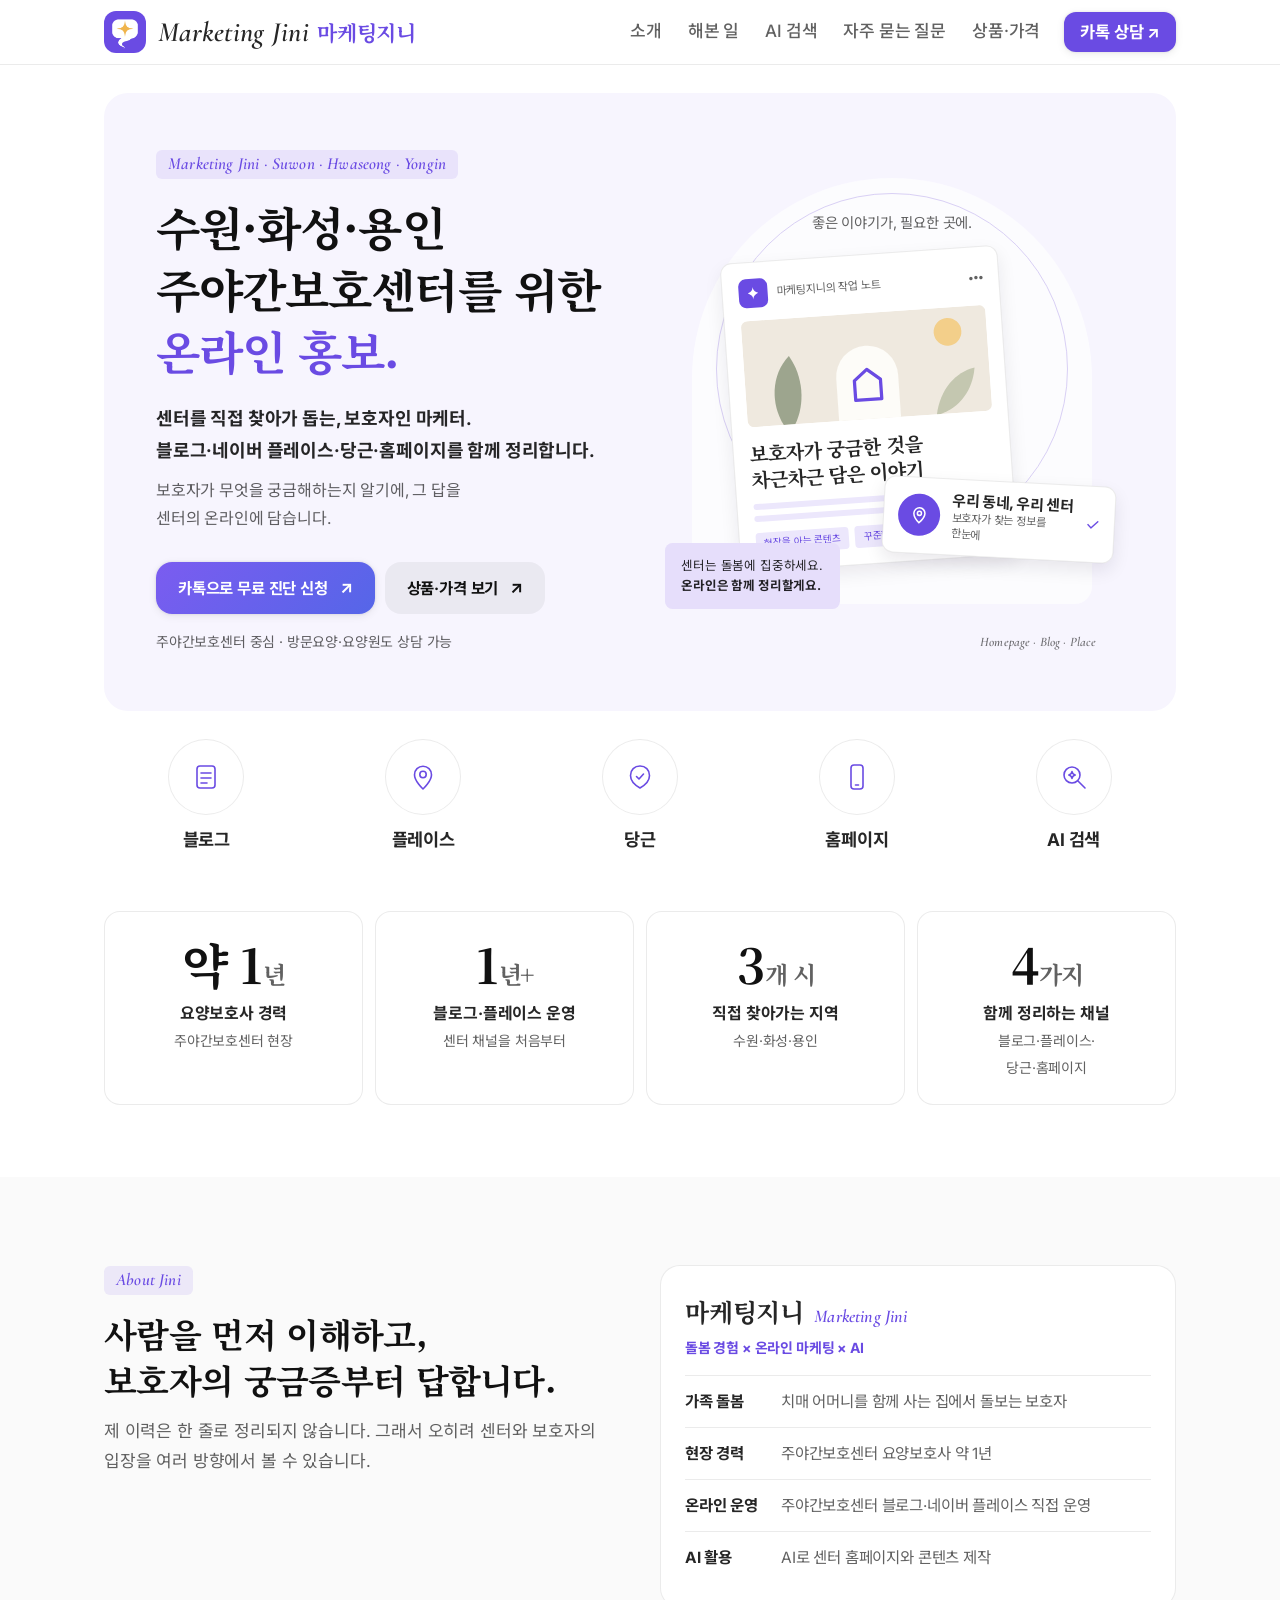
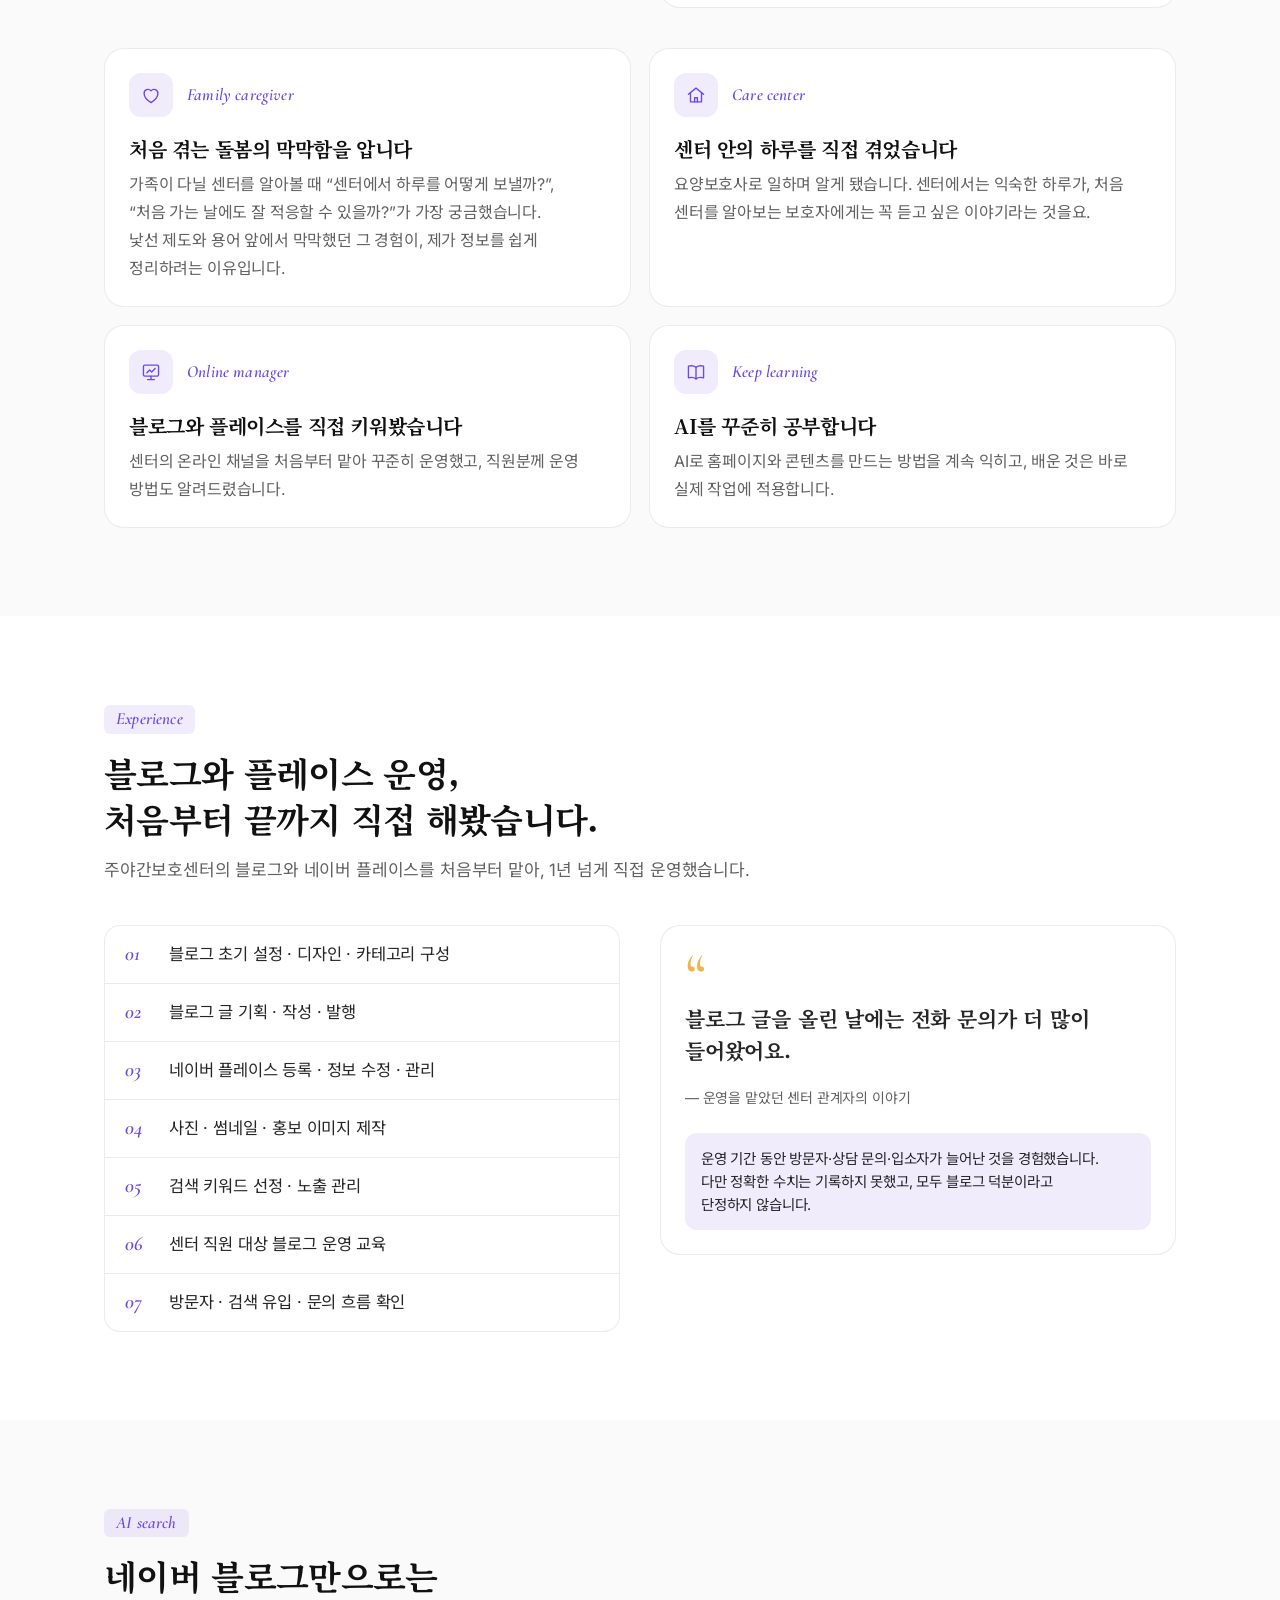
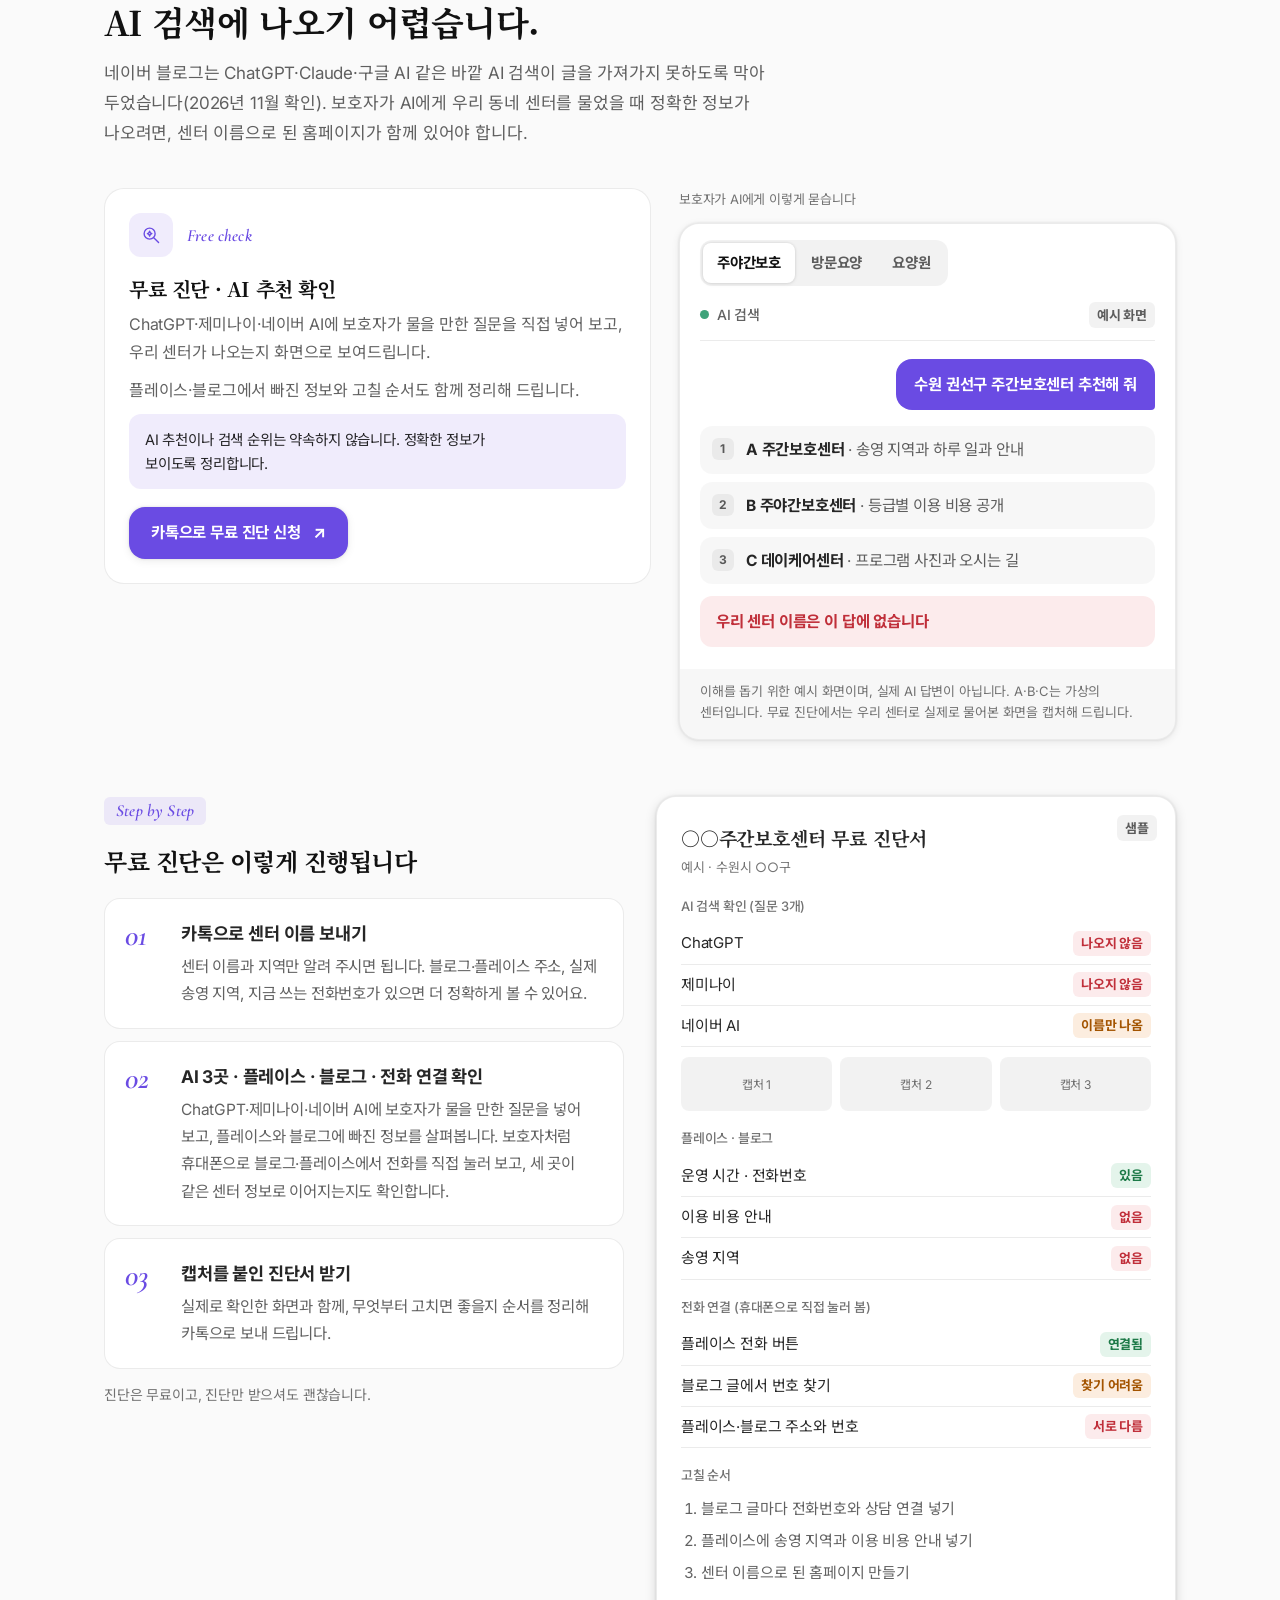
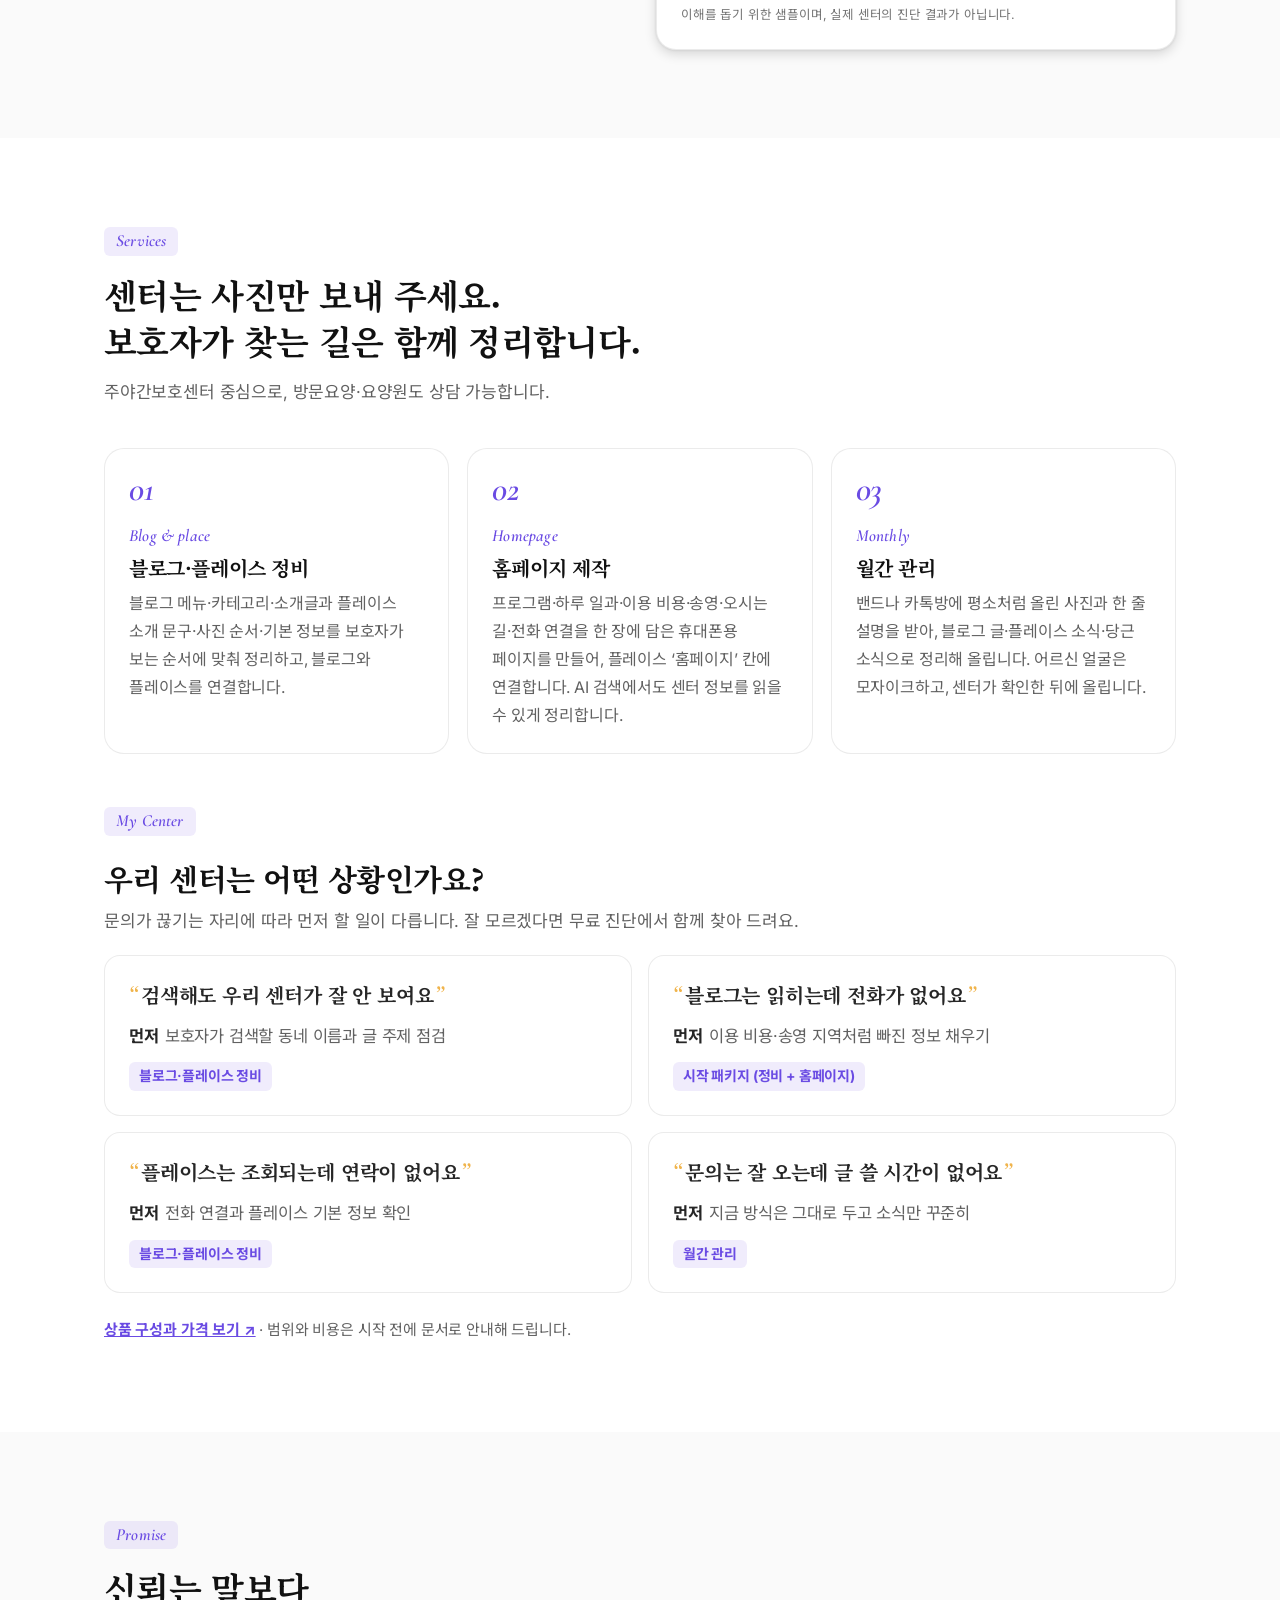
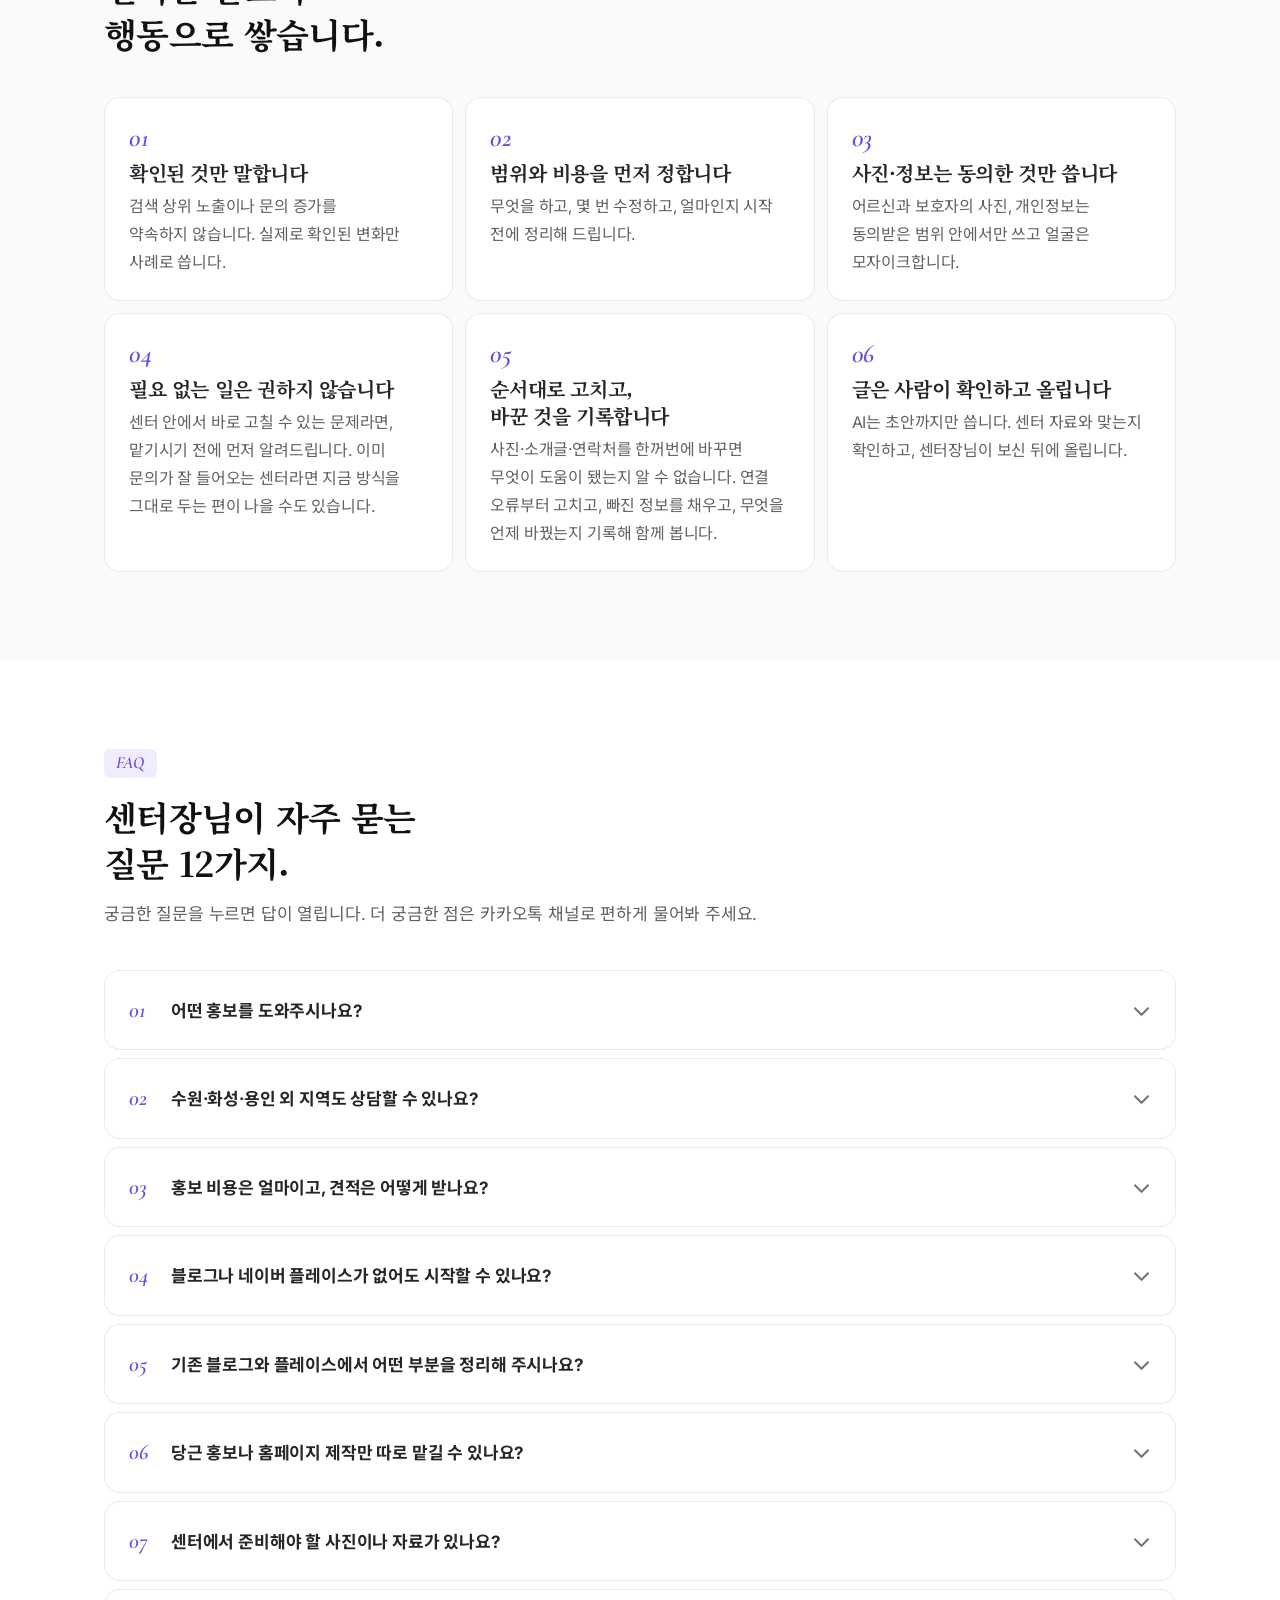
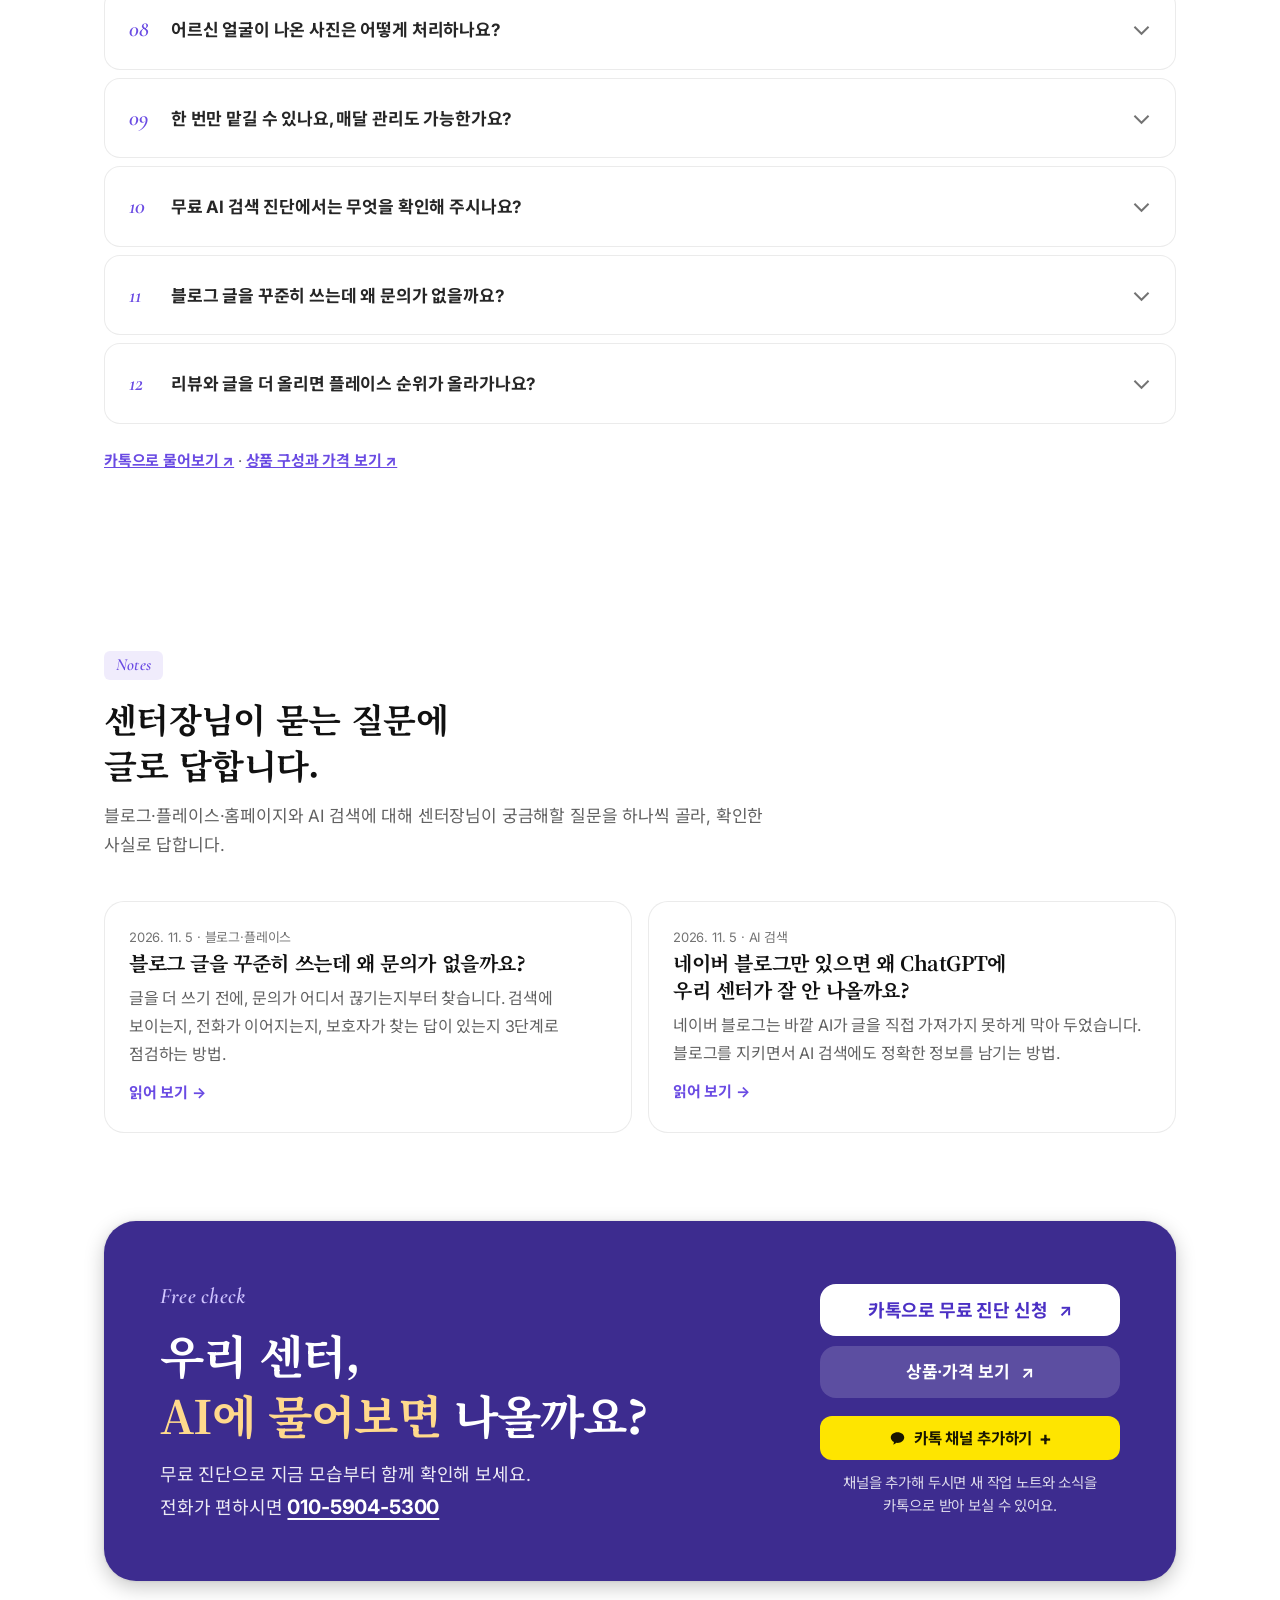
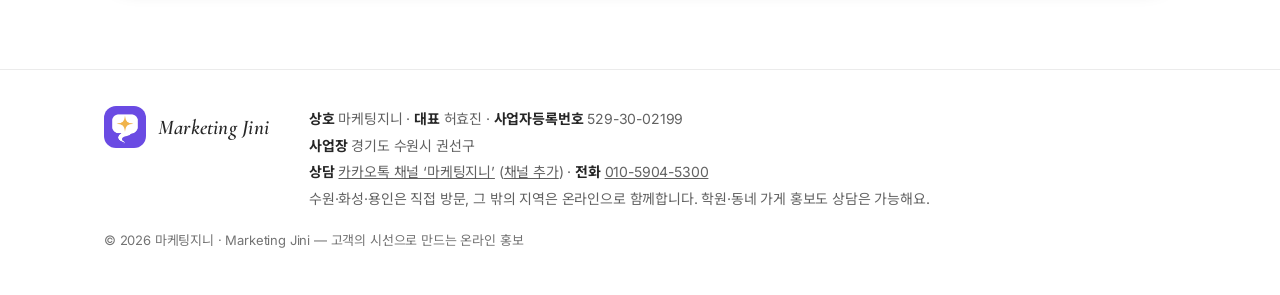
==== commit dc7f400f: "영어 제목 쉽게, 원칙 06 추가" ====
--- a/index.html
+++ b/index.html
@@ -731,7 +731,7 @@
 <section id="work">
   <div class="wrap">
     <div class="head">
-      <span class="eyebrow en">What I've done</span>
+      <span class="eyebrow en">Experience</span>
       <h2>블로그와 플레이스 운영,<br>처음부터 끝까지 <span class="nw">직접 해봤습니다.</span></h2>
       <p>주야간보호센터의 블로그와 네이버 플레이스를 처음부터 맡아, 1년 넘게 직접 운영했습니다.</p>
     </div>
@@ -819,7 +819,7 @@
     <!-- 무료 진단 3단계 + 진단서 샘플 (샘플 내용은 가상의 센터입니다) -->
     <div class="check-flow">
       <div>
-        <span class="eyebrow en">How it works</span>
+        <span class="eyebrow en">Step by Step</span>
         <h3>무료 진단은 이렇게 진행됩니다</h3>
         <ol class="flow">
           <li><span class="n">01</span><b>카톡으로 센터 이름 보내기</b><span>센터 이름과 지역만 알려 주시면 됩니다. 블로그·플레이스 주소, 실제 송영 지역, 지금 쓰는 전화번호가 있으면 더 정확하게 볼 수 있어요.</span></li>
@@ -890,7 +890,7 @@
 
     <!-- 상황별 안내: 센터장님이 맡길 일을 스스로 고를 수 있게 -->
     <div class="fit-head">
-      <span class="eyebrow en">Which one fits</span>
+      <span class="eyebrow en">My Center</span>
       <h3>우리 센터는 어떤 상황인가요?</h3>
       <p>문의가 끊기는 자리에 따라 먼저 할 일이 다릅니다. 잘 모르겠다면 무료 진단에서 함께 찾아 드려요.</p>
     </div>
@@ -908,7 +908,7 @@
 <section class="principles" id="principles">
   <div class="wrap">
     <div class="head">
-      <span class="eyebrow en">Principles</span>
+      <span class="eyebrow en">Promise</span>
       <h2>신뢰는 말보다<br>행동으로 쌓습니다.</h2>
     </div>
     <ol class="steps">
@@ -917,6 +917,7 @@
       <li><span class="n">03</span><div><h3>사진·정보는 동의한 것만 씁니다</h3><p>어르신과 보호자의 사진, 개인정보는 동의받은 범위 안에서만 쓰고 얼굴은 모자이크합니다.</p></div></li>
       <li><span class="n">04</span><div><h3>필요 없는 일은 권하지 않습니다</h3><p>센터 안에서 바로 고칠 수 있는 문제라면, 맡기시기 전에 먼저 알려드립니다. 이미 문의가 잘 들어오는 센터라면 지금 방식을 그대로 두는 편이 나을 수도 있습니다.</p></div></li>
       <li><span class="n">05</span><div><h3>순서대로 고치고, 바꾼 것을 기록합니다</h3><p>사진·소개글·연락처를 한꺼번에 바꾸면 무엇이 도움이 됐는지 알 수 없습니다. 연결 오류부터 고치고, 빠진 정보를 채우고, 무엇을 언제 바꿨는지 기록해 함께 봅니다.</p></div></li>
+      <li><span class="n">06</span><div><h3>글은 사람이 확인하고 올립니다</h3><p>AI는 초안까지만 씁니다. 센터 자료와 맞는지 확인하고, 센터장님이 보신 뒤에 올립니다.</p></div></li>
     </ol>
   </div>
 </section>
@@ -985,7 +986,7 @@
 <section id="blogs">
   <div class="wrap">
     <div class="head">
-      <span class="eyebrow en">Work notes</span>
+      <span class="eyebrow en">Notes</span>
       <h2>센터장님이 묻는 질문에<br><span class="nw">글로 답합니다.</span></h2>
       <p>블로그·플레이스·홈페이지와 AI 검색에 대해 센터장님이 궁금해할 질문을 하나씩 골라, 확인한 사실로 답합니다.</p>
     </div>
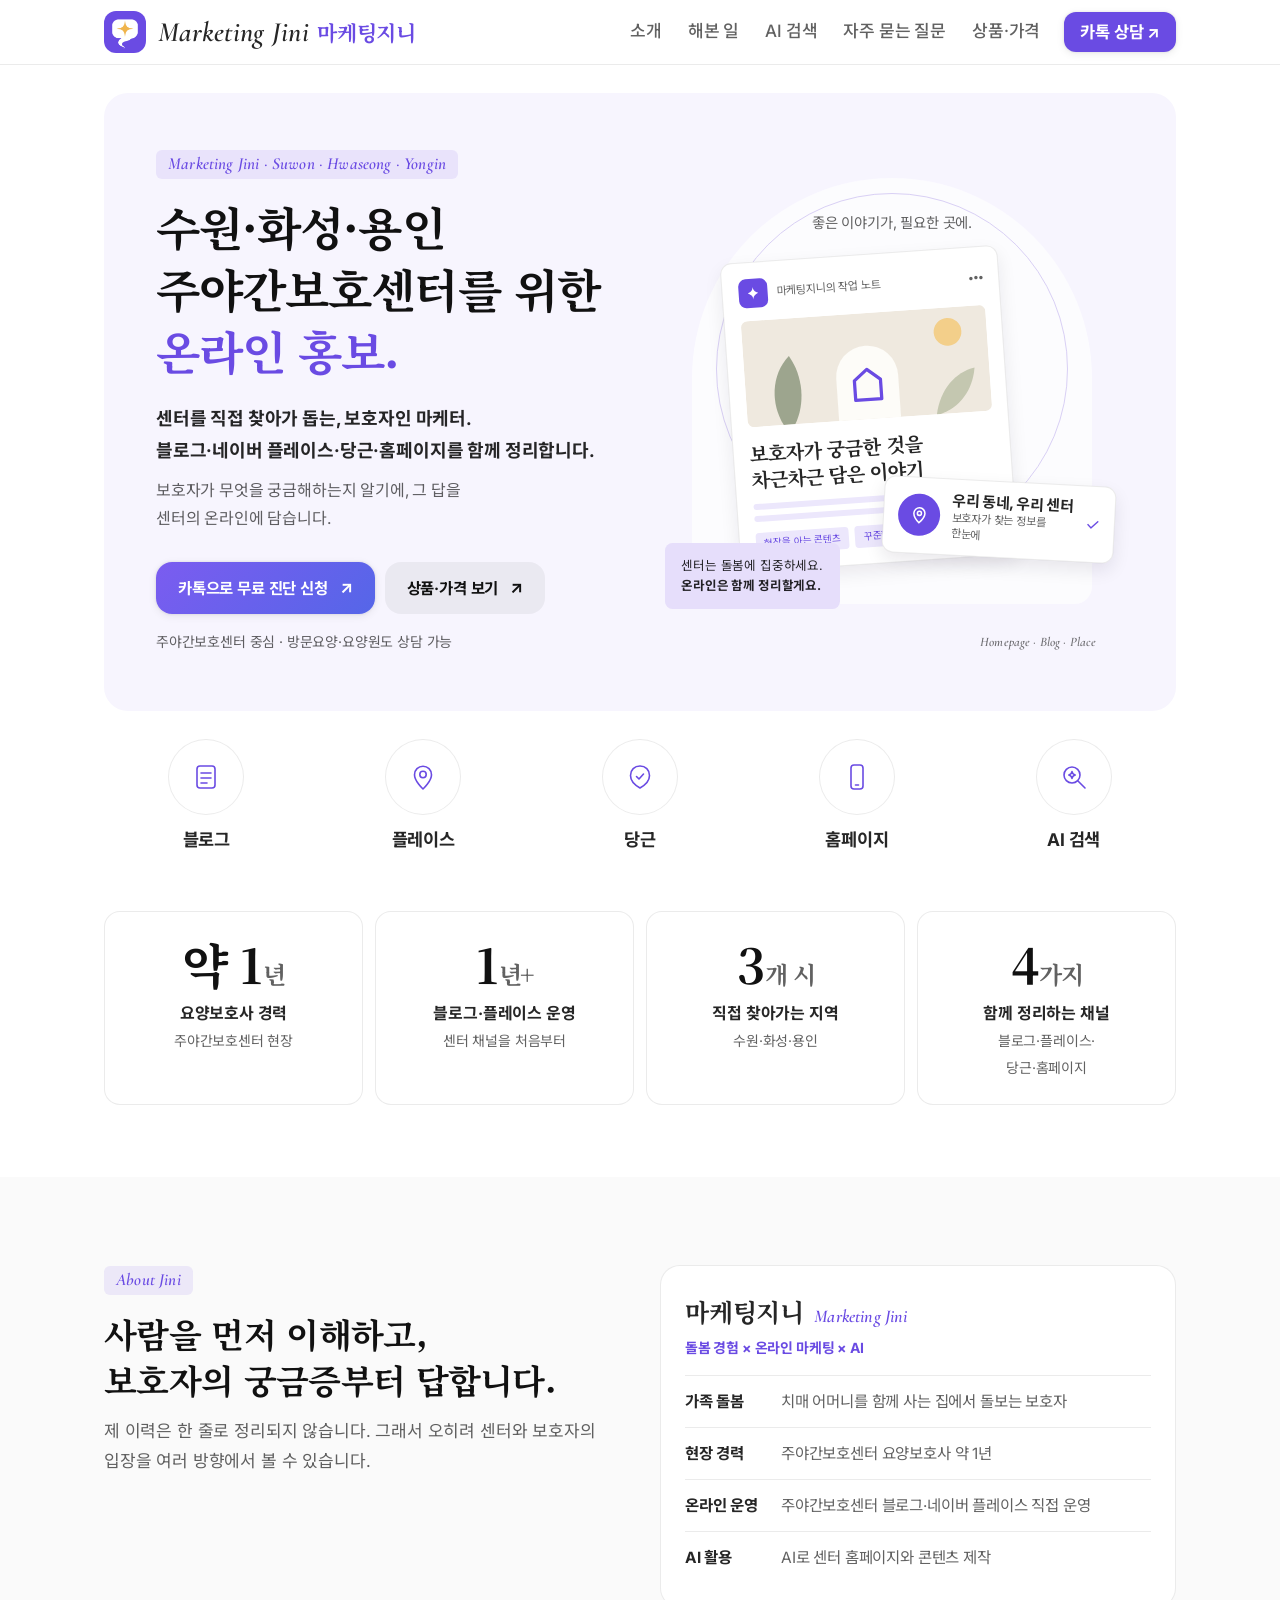
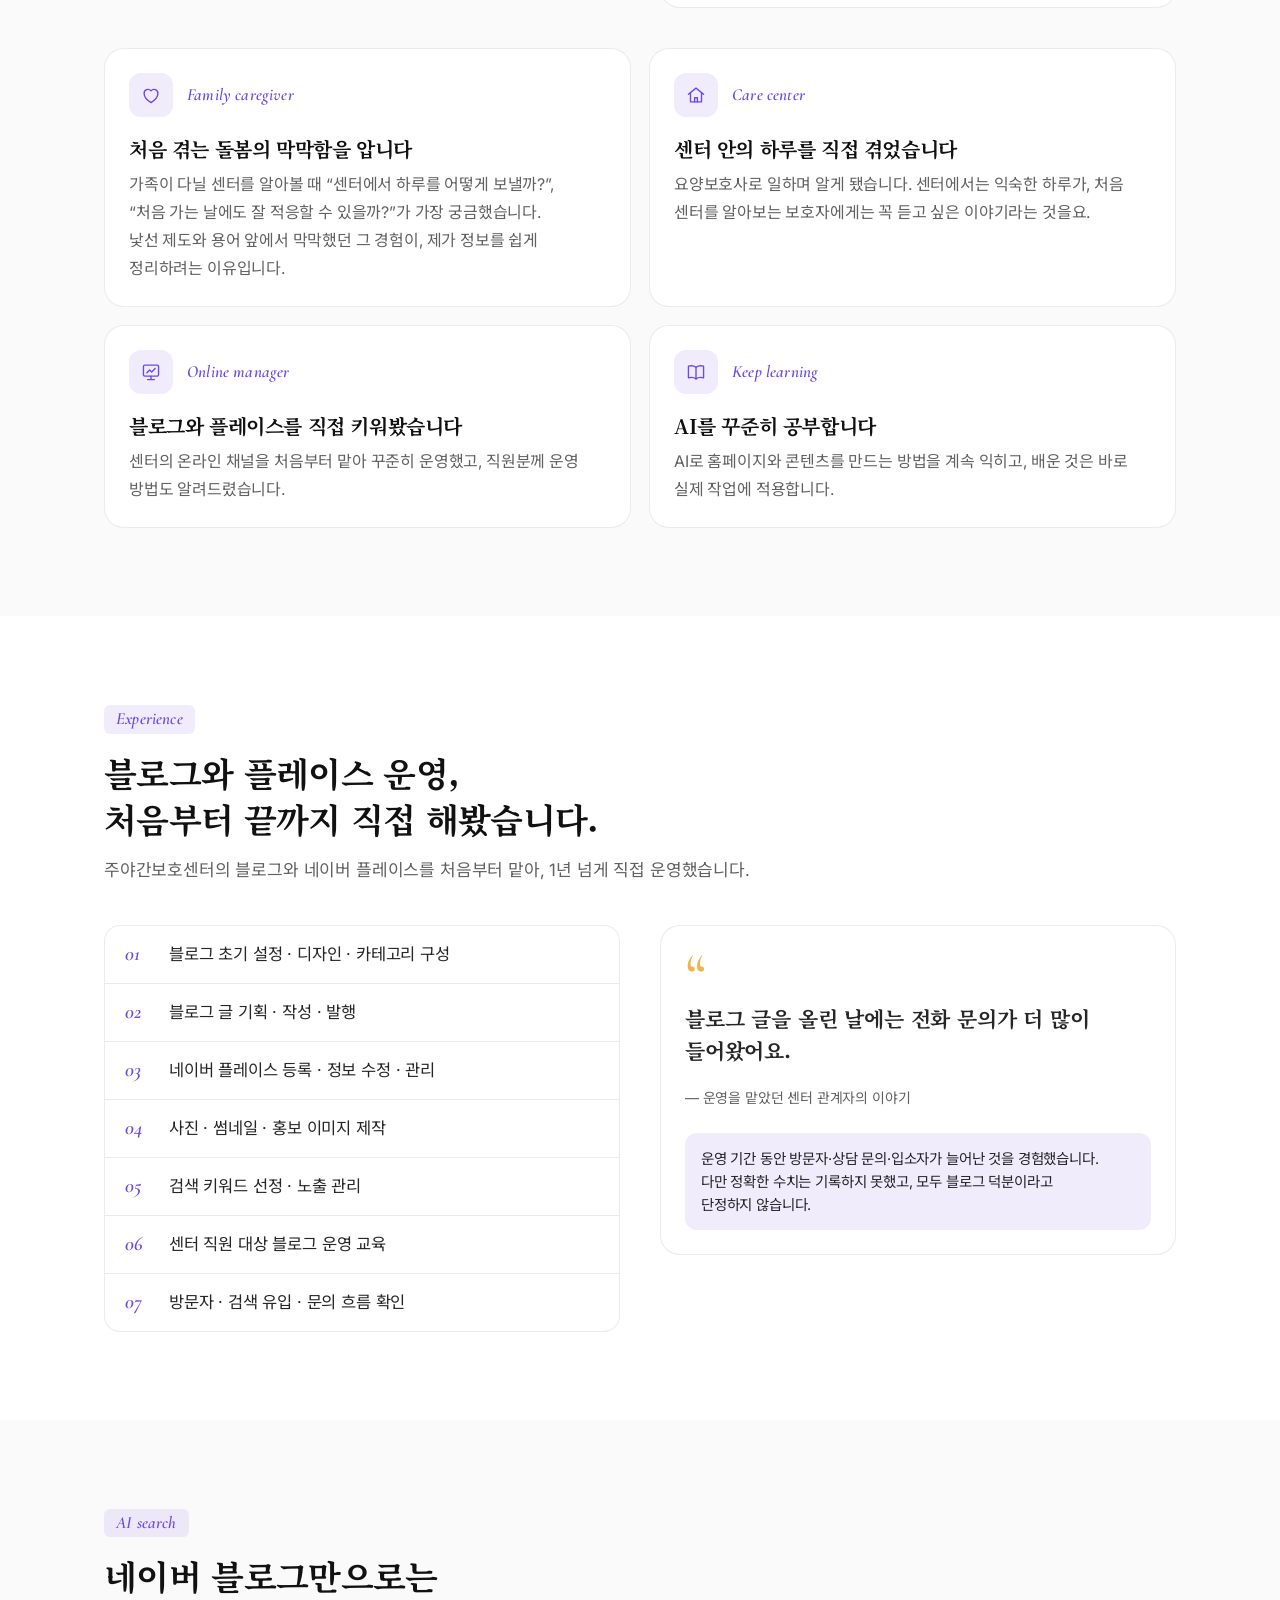
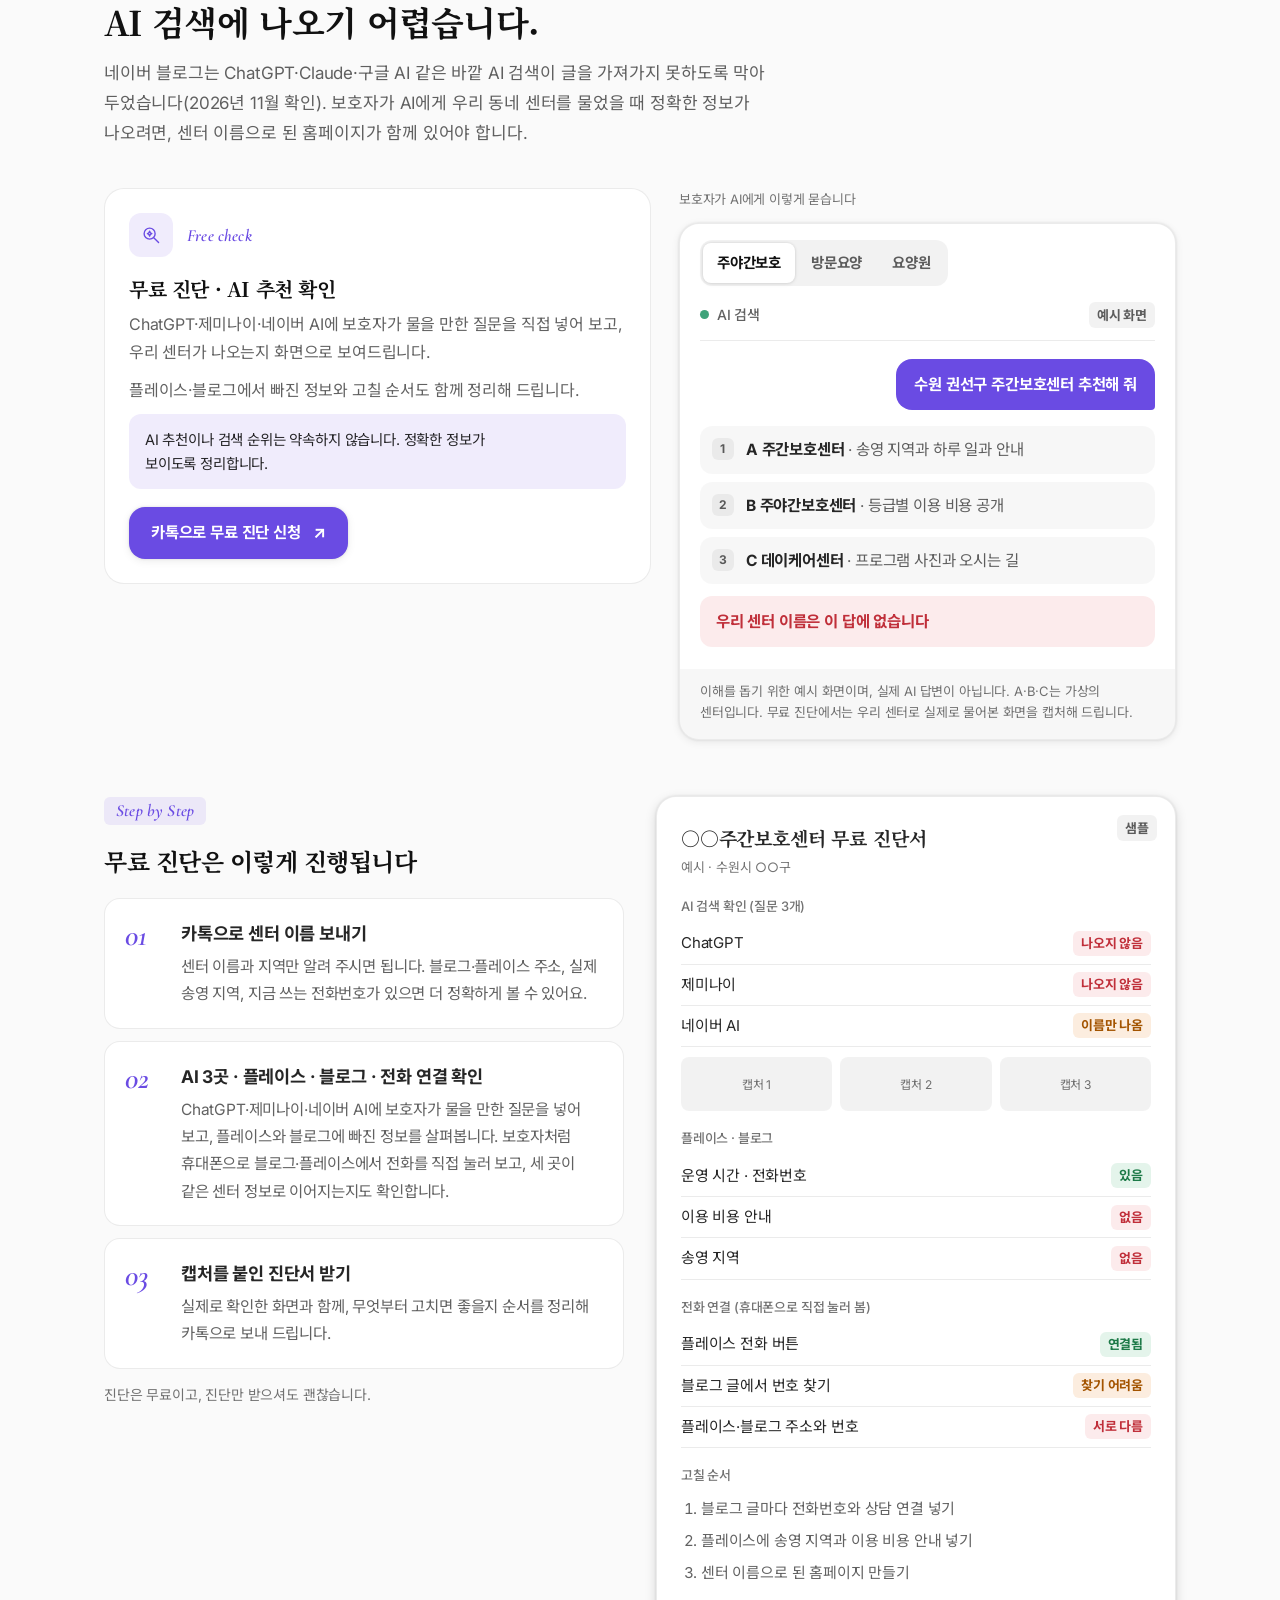
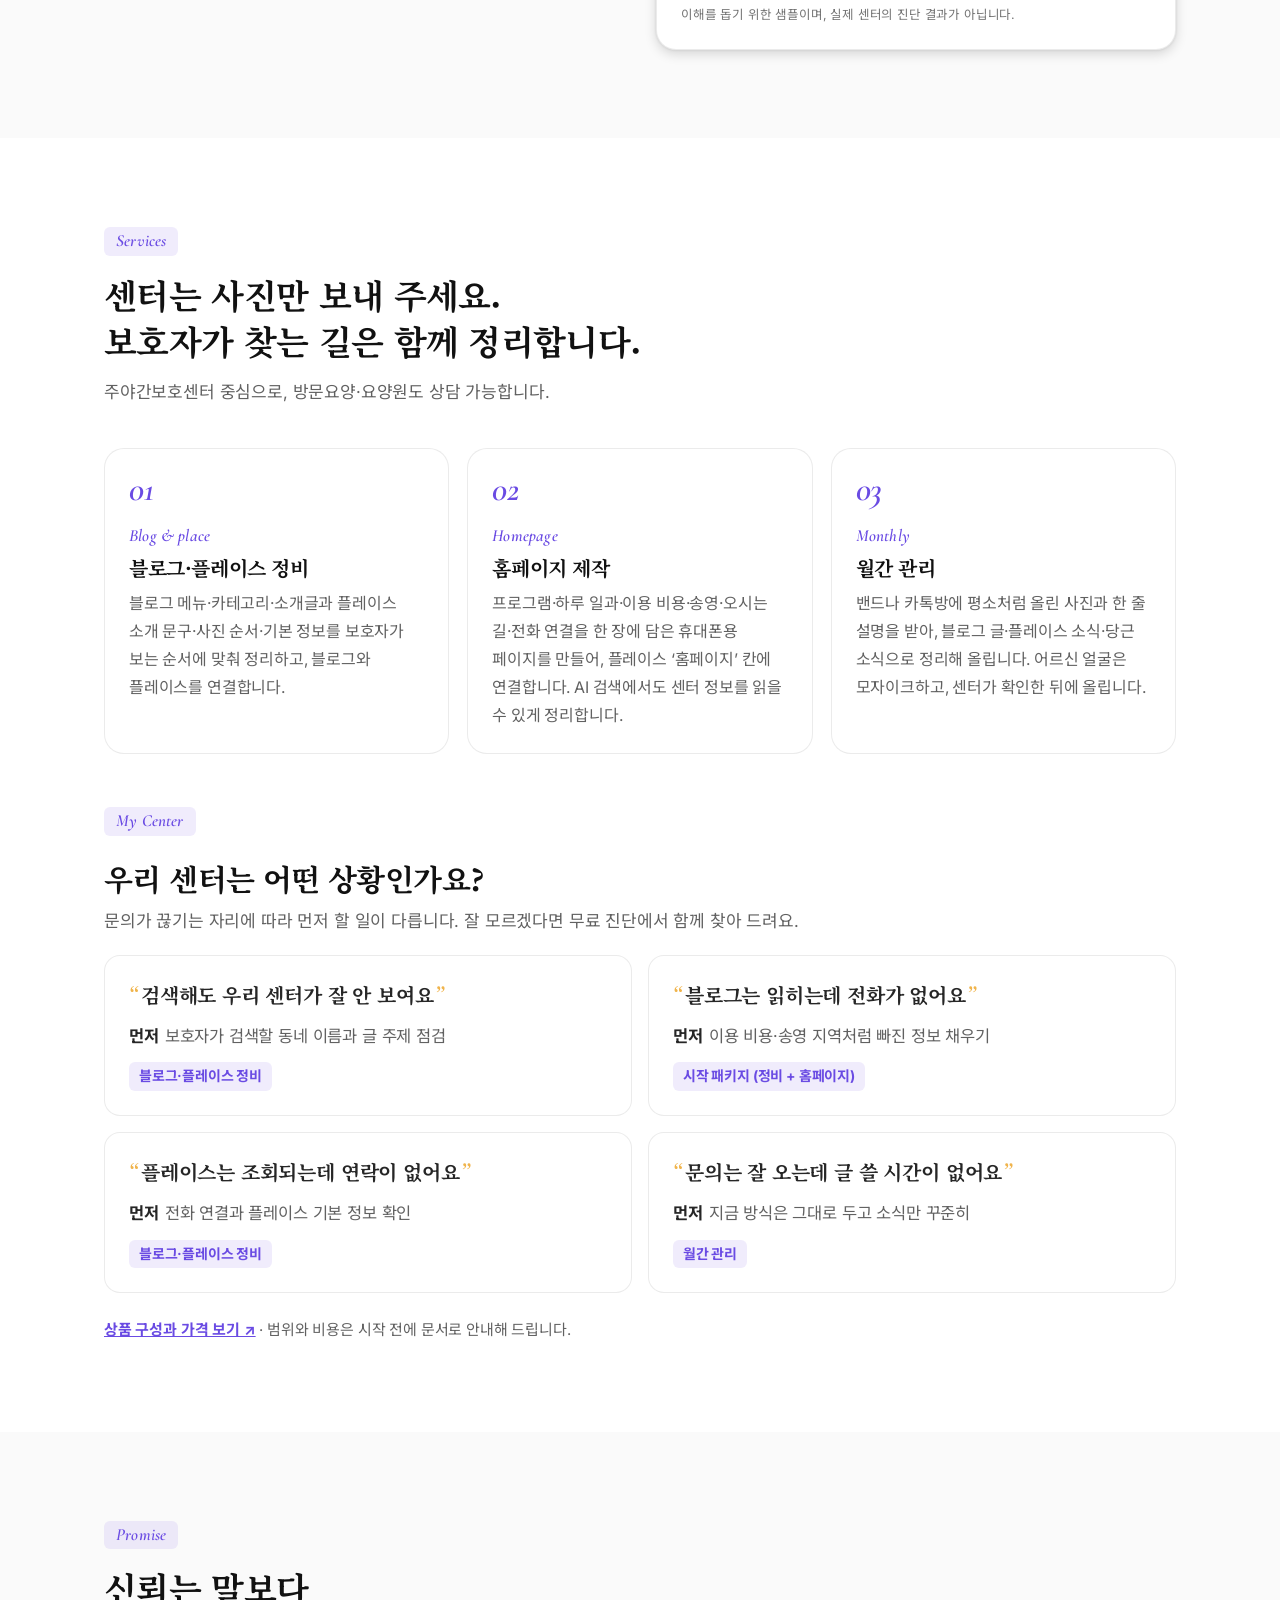
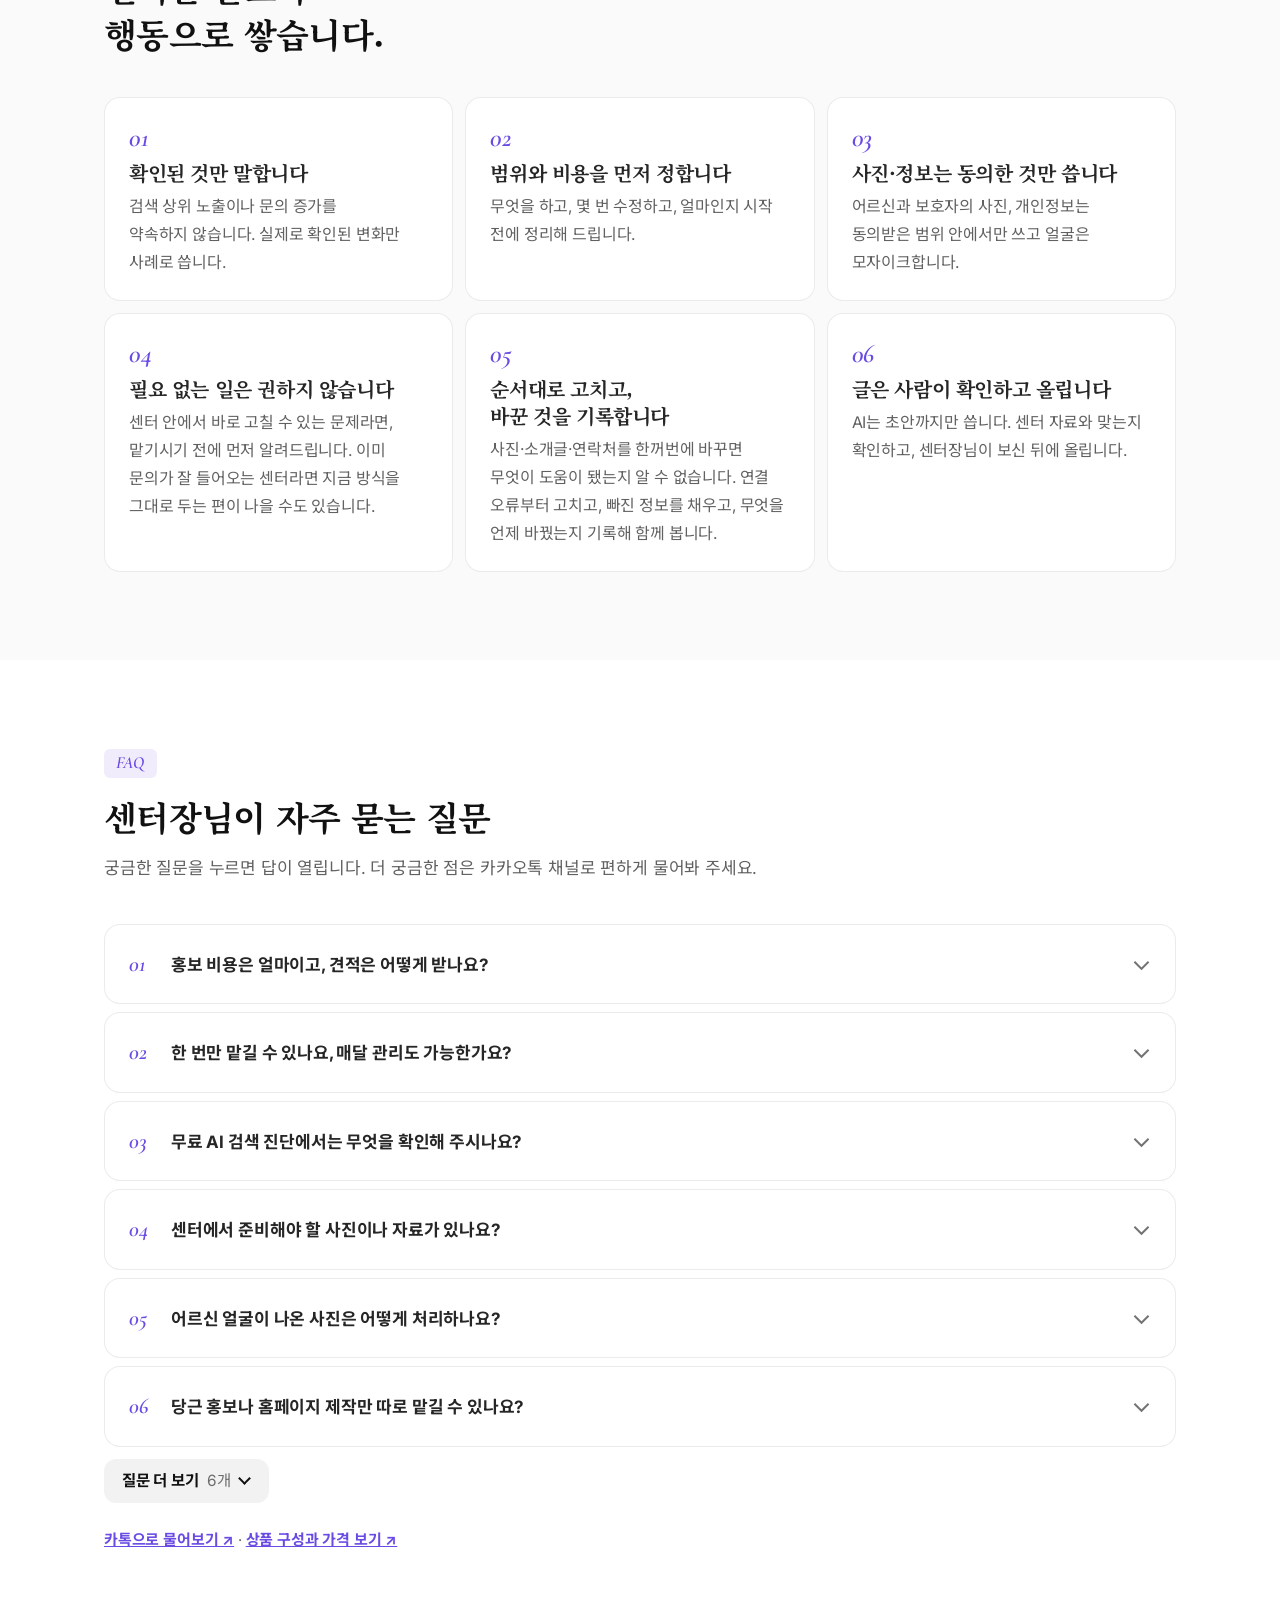
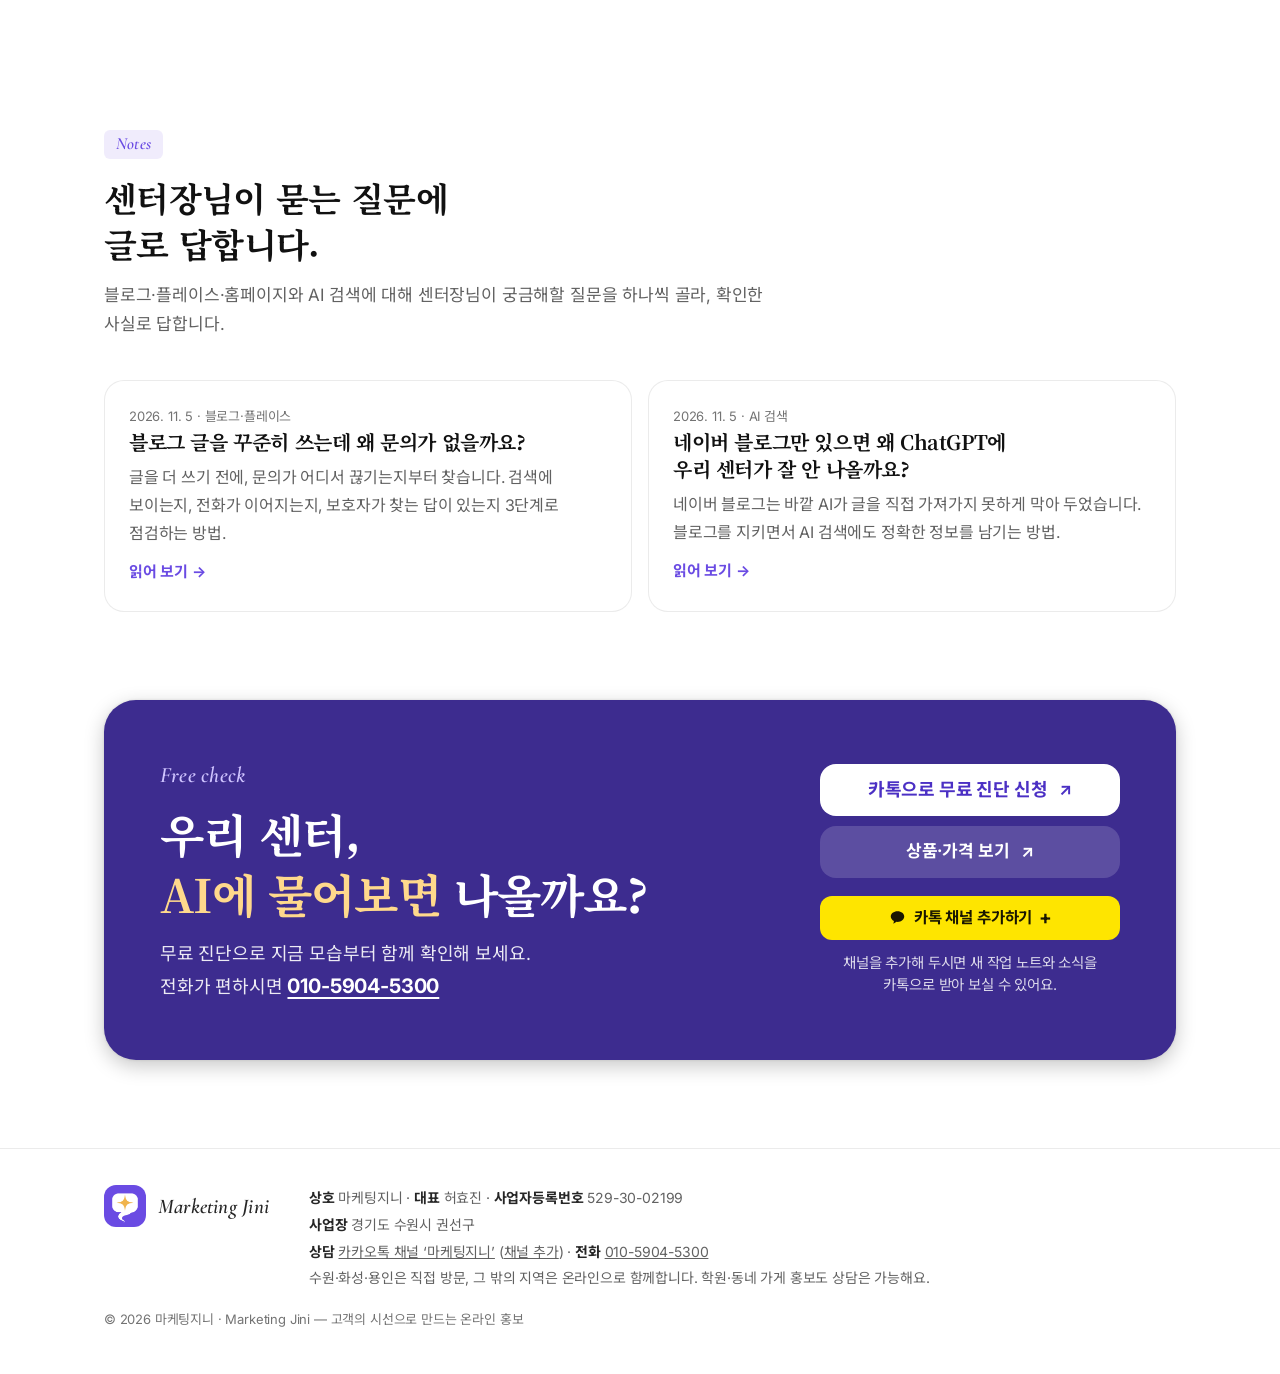
==== commit 8f357b5f: "자주 묻는 질문 6개만 보이기" ====
--- a/index.html
+++ b/index.html
@@ -533,6 +533,15 @@
   .faq-list details[open] { border-color: var(--line); box-shadow: var(--ev-2); }
   .faq-list summary::after { content: ""; flex: none; align-self: center; width: 9px; height: 9px; margin: 0 4px 4px auto; border-right: 2px solid var(--ink-faint); border-bottom: 2px solid var(--ink-faint); transform: rotate(45deg); transition: transform .15s var(--ease); }
   .faq-list details[open] summary::after { content: ""; margin-bottom: -4px; transform: rotate(-135deg); }
+  /* 질문 더 보기: 나머지 6개는 접어 둡니다 (AI 검색용 정보에는 12개 모두 그대로) */
+  .faq-more { margin-top: 12px; }
+  .faq-more > summary { list-style: none; cursor: pointer; display: inline-flex; align-items: center; gap: 8px; height: 44px; padding: 0 18px; border-radius: 12px; background: var(--fill); color: var(--text-strong); font-weight: 700; font-size: 15.5px; transition: background-color .15s var(--ease); }
+  .faq-more > summary::-webkit-details-marker { display: none; }
+  .faq-more > summary:hover { background: var(--line-heavy); }
+  .faq-more > summary span { color: var(--ink-faint); font-weight: 400; }
+  .faq-more > summary::after { content: ""; width: 7px; height: 7px; margin: 0 2px 4px 2px; border-right: 2px solid currentColor; border-bottom: 2px solid currentColor; transform: rotate(45deg); transition: transform .15s var(--ease); }
+  .faq-more[open] > summary { margin-bottom: 8px; }
+  .faq-more[open] > summary::after { margin: 4px 2px 0 2px; transform: rotate(-135deg); }
 
   /* Final CTA: 진한 보라 단색(그라데이션·별 없음), 32px 모서리 */
   .cta-band { border-radius: 32px; box-shadow: var(--ev-4); }
@@ -926,59 +935,64 @@
   <div class="wrap">
     <div class="head">
       <span class="eyebrow en">FAQ</span>
-      <h2>센터장님이 자주 묻는<br>질문 12가지.</h2>
+      <h2>센터장님이 자주 묻는 질문</h2>
       <p>궁금한 질문을 누르면 답이 열립니다. 더 궁금한 점은 카카오톡 채널로 편하게 물어봐 주세요.</p>
     </div>
     <div class="faq-list">
       <details>
-        <summary><span class="n en">01</span><span class="q">어떤 홍보를 도와주시나요?</span></summary>
-        <p>주야간보호센터의 네이버 블로그와 플레이스를 정리하고, 보호자가 휴대폰으로 보기 편한 센터 홈페이지를 만들어요. 월간 관리를 맡기시면 블로그 글과 플레이스·당근 소식도 작성해 드립니다.</p>
-      </details>
-      <details>
-        <summary><span class="n en">02</span><span class="q">수원·화성·용인 외 지역도 상담할 수 있나요?</span></summary>
-        <p>네. 수원·화성·용인은 직접 방문하고, 그 밖의 지역은 온라인으로 상담합니다. 방문요양기관과 요양원도 상담할 수 있어요.</p>
-      </details>
-      <details>
-        <summary><span class="n en">03</span><span class="q">홍보 비용은 얼마이고, 견적은 어떻게 받나요?</span></summary>
+        <summary><span class="n en">01</span><span class="q">홍보 비용은 얼마이고, 견적은 어떻게 받나요?</span></summary>
         <p>블로그·플레이스 정비는 30만 원, 센터 홈페이지 제작은 30만 원, 두 가지를 함께 진행하면 50만 원입니다. 부가세와 홈페이지 도메인 비용은 별도예요. 상담 후 작업 범위, 수정 횟수, 일정, 최종 금액을 견적서로 안내해 드립니다.</p>
       </details>
       <details>
-        <summary><span class="n en">04</span><span class="q">블로그나 네이버 플레이스가 없어도 시작할 수 있나요?</span></summary>
-        <p>네. 상담할 때 지금 운영 중인 채널이 있는지 알려 주세요. 아무것도 없다면 센터 상황을 듣고 무엇부터 준비하면 좋을지 함께 정해요.</p>
+        <summary><span class="n en">02</span><span class="q">한 번만 맡길 수 있나요, 매달 관리도 가능한가요?</span></summary>
+        <p>블로그·플레이스 정비나 홈페이지 제작은 한 번만 맡기실 수 있어요. 꾸준히 소식을 올리고 싶다면 월 4건·8건·12건 중에서 고르시면 됩니다. 1건은 블로그 글 1편과 플레이스·당근 소식으로 구성돼요.</p>
       </details>
       <details>
-        <summary><span class="n en">05</span><span class="q">기존 블로그와 플레이스에서 어떤 부분을 정리해 주시나요?</span></summary>
-        <p>블로그는 메뉴·카테고리·소개글을, 플레이스는 소개 문구·사진 순서·기본 정보를 살펴봐요. 기존 글은 이어갈 부분과 정리할 부분을 함께 정하고, 블로그와 플레이스도 연결해 드립니다.</p>
+        <summary><span class="n en">03</span><span class="q">무료 AI 검색 진단에서는 무엇을 확인해 주시나요?</span></summary>
+        <p>ChatGPT·제미나이·네이버 AI에 보호자가 물어볼 만한 질문을 넣어, 우리 센터가 답변에 나오는지 화면으로 보여드려요. 블로그와 플레이스에서 빠진 정보를 살펴보고, 보호자처럼 휴대폰으로 전화가 실제로 연결되는지도 눌러 봐요. 그다음 무엇부터 보완하면 좋을지 알려드립니다.</p>
+      </details>
+      <details>
+        <summary><span class="n en">04</span><span class="q">센터에서 준비해야 할 사진이나 자료가 있나요?</span></summary>
+        <p>센터 활동 사진과 활동 이름, 한 줄 설명이면 글을 시작할 수 있어요. 밴드나 카톡방에 평소처럼 올려 주시면, 글에 필요한 정보는 제가 추가로 여쭤볼게요.</p>
+      </details>
+      <details>
+        <summary><span class="n en">05</span><span class="q">어르신 얼굴이 나온 사진은 어떻게 처리하나요?</span></summary>
+        <p>사용에 동의받은 사진만 쓰고, 어르신 얼굴은 모자이크해요. 글과 사진은 센터에서 확인한 뒤 게시합니다.</p>
       </details>
       <details>
         <summary><span class="n en">06</span><span class="q">당근 홍보나 홈페이지 제작만 따로 맡길 수 있나요?</span></summary>
         <p>센터 홈페이지는 단독으로 제작할 수 있어요. 당근 소식은 월간 관리에 포함돼요. 당근만 원하시면 상담할 때 필요한 작업을 알려 주세요.</p>
       </details>
-      <details>
-        <summary><span class="n en">07</span><span class="q">센터에서 준비해야 할 사진이나 자료가 있나요?</span></summary>
-        <p>센터 활동 사진과 활동 이름, 한 줄 설명이면 글을 시작할 수 있어요. 밴드나 카톡방에 평소처럼 올려 주시면, 글에 필요한 정보는 제가 추가로 여쭤볼게요.</p>
-      </details>
-      <details>
-        <summary><span class="n en">08</span><span class="q">어르신 얼굴이 나온 사진은 어떻게 처리하나요?</span></summary>
-        <p>사용에 동의받은 사진만 쓰고, 어르신 얼굴은 모자이크해요. 글과 사진은 센터에서 확인한 뒤 게시합니다.</p>
-      </details>
-      <details>
-        <summary><span class="n en">09</span><span class="q">한 번만 맡길 수 있나요, 매달 관리도 가능한가요?</span></summary>
-        <p>블로그·플레이스 정비나 홈페이지 제작은 한 번만 맡기실 수 있어요. 꾸준히 소식을 올리고 싶다면 월 4건·8건·12건 중에서 고르시면 됩니다. 1건은 블로그 글 1편과 플레이스·당근 소식으로 구성돼요.</p>
-      </details>
-      <details>
-        <summary><span class="n en">10</span><span class="q">무료 AI 검색 진단에서는 무엇을 확인해 주시나요?</span></summary>
-        <p>ChatGPT·제미나이·네이버 AI에 보호자가 물어볼 만한 질문을 넣어, 우리 센터가 답변에 나오는지 화면으로 보여드려요. 블로그와 플레이스에서 빠진 정보를 살펴보고, 보호자처럼 휴대폰으로 전화가 실제로 연결되는지도 눌러 봐요. 그다음 무엇부터 보완하면 좋을지 알려드립니다.</p>
-      </details>
-      <details>
-        <summary><span class="n en">11</span><span class="q">블로그 글을 꾸준히 쓰는데 왜 문의가 없을까요?</span></summary>
-        <p>센터마다 원인이 달라서, 글을 더 쓰기 전에 어디서 끊기는지부터 봐야 해요. 검색으로 들어오는 사람이 적은지, 들어와도 이용 비용·송영 같은 정보가 없는지, 전화번호를 찾기 어렵거나 연결이 안 되는지 차례로 확인합니다. 무료 진단에서 이 순서대로 살펴봐 드려요.</p>
-      </details>
-      <details>
-        <summary><span class="n en">12</span><span class="q">리뷰와 글을 더 올리면 플레이스 순위가 올라가나요?</span></summary>
-        <p>글이나 리뷰 수만으로 순위가 오른다고 약속할 수는 없어요. 그보다 보호자가 실제로 검색할 동네 이름으로 센터가 보이는지, 보였을 때 필요한 정보와 연락 방법이 갖춰져 있는지를 먼저 확인하는 것이 좋아요.</p>
-      </details>
-    </div>
+    </div>
+    <details class="faq-more">
+      <summary>질문 더 보기 <span>6개</span></summary>
+      <div class="faq-list">
+        <details>
+          <summary><span class="n en">07</span><span class="q">어떤 홍보를 도와주시나요?</span></summary>
+          <p>주야간보호센터의 네이버 블로그와 플레이스를 정리하고, 보호자가 휴대폰으로 보기 편한 센터 홈페이지를 만들어요. 월간 관리를 맡기시면 블로그 글과 플레이스·당근 소식도 작성해 드립니다.</p>
+        </details>
+        <details>
+          <summary><span class="n en">08</span><span class="q">수원·화성·용인 외 지역도 상담할 수 있나요?</span></summary>
+          <p>네. 수원·화성·용인은 직접 방문하고, 그 밖의 지역은 온라인으로 상담합니다. 방문요양기관과 요양원도 상담할 수 있어요.</p>
+        </details>
+        <details>
+          <summary><span class="n en">09</span><span class="q">블로그나 네이버 플레이스가 없어도 시작할 수 있나요?</span></summary>
+          <p>네. 상담할 때 지금 운영 중인 채널이 있는지 알려 주세요. 아무것도 없다면 센터 상황을 듣고 무엇부터 준비하면 좋을지 함께 정해요.</p>
+        </details>
+        <details>
+          <summary><span class="n en">10</span><span class="q">기존 블로그와 플레이스에서 어떤 부분을 정리해 주시나요?</span></summary>
+          <p>블로그는 메뉴·카테고리·소개글을, 플레이스는 소개 문구·사진 순서·기본 정보를 살펴봐요. 기존 글은 이어갈 부분과 정리할 부분을 함께 정하고, 블로그와 플레이스도 연결해 드립니다.</p>
+        </details>
+        <details>
+          <summary><span class="n en">11</span><span class="q">블로그 글을 꾸준히 쓰는데 왜 문의가 없을까요?</span></summary>
+          <p>센터마다 원인이 달라서, 글을 더 쓰기 전에 어디서 끊기는지부터 봐야 해요. 검색으로 들어오는 사람이 적은지, 들어와도 이용 비용·송영 같은 정보가 없는지, 전화번호를 찾기 어렵거나 연결이 안 되는지 차례로 확인합니다. 무료 진단에서 이 순서대로 살펴봐 드려요.</p>
+        </details>
+        <details>
+          <summary><span class="n en">12</span><span class="q">리뷰와 글을 더 올리면 플레이스 순위가 올라가나요?</span></summary>
+          <p>글이나 리뷰 수만으로 순위가 오른다고 약속할 수는 없어요. 그보다 보호자가 실제로 검색할 동네 이름으로 센터가 보이는지, 보였을 때 필요한 정보와 연락 방법이 갖춰져 있는지를 먼저 확인하는 것이 좋아요.</p>
+        </details>
+      </div>
+    </details>
     <p class="svc-note"><a href="https://pf.kakao.com/_rxeExeX/chat" target="_blank" rel="noopener">카톡으로 물어보기 ↗</a> · <a href="service/">상품 구성과 가격 보기 ↗</a></p>
   </div>
 </section>
